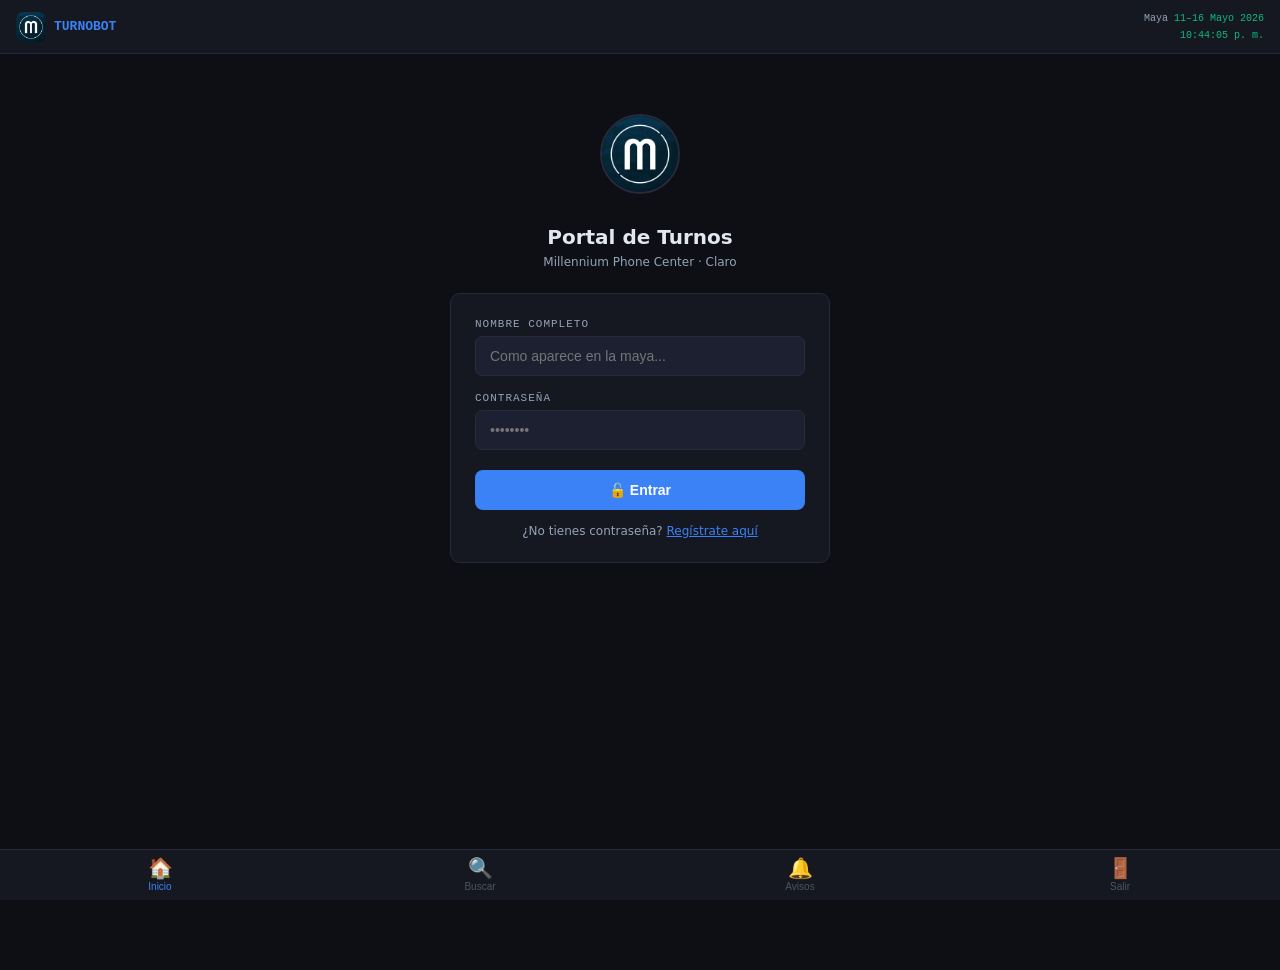
==== index.html @ 689f4ba8 "Actualización interfaz real TurnoBot" ====
<!DOCTYPE html>
<html lang="es">
<head>
<meta charset="UTF-8">
<meta name="viewport" content="width=device-width, initial-scale=1.0, maximum-scale=1.0">
<title>TurnoBot · Maya 11–16 Mayo 2026</title>
<style>
:root {
  --bg:#0d0f14; --sur:#151820; --sur2:#1c2030; --bor:#252b3b;
  --acc:#3b82f6; --grn:#10b981; --amb:#f59e0b; --red:#ef4444; --pur:#8b5cf6;
  --tx:#e2e8f0; --tx2:#94a3b8; --tx3:#4b5563;
  --mono:'Courier New',monospace; --sans:system-ui,sans-serif;
  --r:10px;
}
*{margin:0;padding:0;box-sizing:border-box}
html{scroll-behavior:smooth}
body{background:var(--bg);color:var(--tx);font-family:var(--sans);font-size:14px;min-height:100vh}

/* ANIMATIONS */
@keyframes fi{from{opacity:0;transform:translateY(8px)}to{opacity:1;transform:translateY(0)}}
@keyframes fadeIn{from{opacity:0}to{opacity:1}}
@keyframes pulse{0%,100%{transform:scale(1)}50%{transform:scale(1.05)}}
@keyframes slideUp{from{opacity:0;transform:translateY(20px)}to{opacity:1;transform:translateY(0)}}
@keyframes spin{to{transform:rotate(360deg)}}

/* HEADER */
header{background:var(--sur);border-bottom:1px solid var(--bor);padding:0 16px;display:flex;align-items:center;justify-content:space-between;height:54px;position:sticky;top:0;z-index:200}
.logo{display:flex;align-items:center;gap:8px;font-family:var(--mono);font-size:13px;font-weight:700;color:var(--acc)}
.logo-box{width:30px;height:30px;border-radius:7px;overflow:hidden;display:flex;align-items:center;justify-content:center}
.logo-box img{width:100%;height:100%;object-fit:cover;border-radius:7px}
.hdr-right{font-family:var(--mono);font-size:10px;color:var(--tx2);text-align:right;line-height:1.7}
.hdr-right span{color:var(--grn)}

/* SCREEN SYSTEM */
.screen{display:none;min-height:calc(100vh - 54px);padding:20px 16px}
.screen.active{display:block;animation:fi .25s ease}

/* LOGIN SCREEN */
.login-wrap{max-width:380px;margin:40px auto 0;animation:slideUp .4s ease}
.login-logo{text-align:center;margin-bottom:28px}
.login-logo img{width:80px;height:80px;border-radius:50%;border:2px solid var(--bor);animation:pulse 3s infinite}
.login-title{font-size:20px;font-weight:700;text-align:center;margin-bottom:6px}
.login-sub{color:var(--tx2);font-size:12px;text-align:center;margin-bottom:24px}
.login-card{background:var(--sur);border:1px solid var(--bor);border-radius:var(--r);padding:24px;animation:slideUp .5s ease}
.field{margin-bottom:16px}
.field label{display:block;font-size:11px;color:var(--tx2);margin-bottom:6px;font-family:var(--mono);letter-spacing:1px;text-transform:uppercase}
.field input{width:100%;background:var(--sur2);border:1px solid var(--bor);border-radius:7px;padding:11px 14px;color:var(--tx);font-size:14px;outline:none;transition:border-color .2s}
.field input:focus{border-color:var(--acc)}
.btn-primary{width:100%;background:var(--acc);color:#fff;border:none;border-radius:8px;padding:12px;font-size:14px;font-weight:600;cursor:pointer;transition:all .2s;margin-top:4px}
.btn-primary:hover{background:#2563eb;transform:translateY(-1px)}
.btn-primary:active{transform:translateY(0)}
.login-error{color:var(--red);font-size:12px;text-align:center;margin-top:10px;display:none}
.login-toggle{text-align:center;margin-top:14px;font-size:12px;color:var(--tx2)}
.login-toggle a{color:var(--acc);cursor:pointer;text-decoration:underline}

/* NOTIFICATION BANNER */
.notif-banner{background:linear-gradient(135deg,rgba(245,158,11,.15),rgba(245,158,11,.05));border:1px solid rgba(245,158,11,.3);border-radius:var(--r);padding:12px 14px;margin-bottom:16px;display:flex;align-items:flex-start;gap:10px;animation:slideUp .3s ease}
.notif-banner .nb-icon{font-size:18px;flex-shrink:0;margin-top:1px}
.notif-banner .nb-text{font-size:12px;color:var(--tx);flex:1}
.notif-banner .nb-time{font-size:10px;color:var(--tx3);margin-top:3px}
.notif-close{background:none;border:none;color:var(--tx3);cursor:pointer;font-size:14px;padding:2px 6px;border-radius:4px}
.notif-close:hover{color:var(--tx)}

/* HOME */
.home-hero{text-align:center;padding:30px 20px 24px;animation:slideUp .35s ease}
.home-icon{margin-bottom:12px}
.home-icon img{width:64px;height:64px;border-radius:50%;border:2px solid var(--bor)}
.home-title{font-size:22px;font-weight:700;margin-bottom:6px}
.home-sub{color:var(--tx2);font-size:13px;margin-bottom:8px}
.maya-badge{display:inline-block;background:rgba(59,130,246,.15);color:var(--acc);border:1px solid rgba(59,130,246,.3);border-radius:20px;padding:4px 14px;font-family:var(--mono);font-size:11px;margin-bottom:24px}

/* SEARCH BOX */
.search-wrap{max-width:420px;margin:0 auto 20px;position:relative}
.search-input{width:100%;background:var(--sur);border:1px solid var(--bor);border-radius:var(--r);padding:13px 46px 13px 16px;color:var(--tx);font-size:15px;font-family:var(--sans);outline:none;transition:border-color .2s,box-shadow .2s}
.search-input:focus{border-color:var(--acc);box-shadow:0 0 0 3px rgba(59,130,246,.1)}
.search-input::placeholder{color:var(--tx3)}
.search-btn{position:absolute;right:10px;top:50%;transform:translateY(-50%);background:var(--acc);border:none;color:#fff;width:32px;height:32px;border-radius:6px;cursor:pointer;font-size:15px;display:flex;align-items:center;justify-content:center;transition:background .15s}
.search-btn:hover{background:#2563eb}
.suggestions{position:absolute;top:calc(100% + 4px);left:0;right:0;background:var(--sur);border:1px solid var(--bor);border-radius:var(--r);overflow:hidden;z-index:100;max-height:220px;overflow-y:auto;box-shadow:0 8px 24px rgba(0,0,0,.4);animation:fadeIn .15s ease}
.sug-item{padding:10px 14px;cursor:pointer;font-size:13px;transition:background .1s;display:flex;align-items:center;gap:8px}
.sug-item:hover{background:var(--sur2)}
.sug-item:not(:last-child){border-bottom:1px solid var(--bor)}
.sug-avatar{width:28px;height:28px;border-radius:50%;background:linear-gradient(135deg,var(--acc),var(--pur));display:flex;align-items:center;justify-content:center;font-size:11px;font-weight:700;flex-shrink:0;color:#fff}

/* QUICK STATS HOME */
.quick-stats{display:grid;grid-template-columns:repeat(3,1fr);gap:10px;max-width:420px;margin:0 auto}
.qs-card{background:var(--sur);border:1px solid var(--bor);border-radius:var(--r);padding:14px;text-align:center;animation:slideUp .4s ease}
.qs-val{font-family:var(--mono);font-size:20px;font-weight:700}
.qs-lbl{font-size:11px;color:var(--tx2);margin-top:3px}
.qs-val.blue{color:var(--acc)} .qs-val.green{color:var(--grn)} .qs-val.amber{color:var(--amb)}

/* DATE PICKER */
.dp-header{display:flex;align-items:center;gap:12px;margin-bottom:20px}
.back-btn{background:var(--sur2);border:1px solid var(--bor);color:var(--tx2);padding:7px 12px;border-radius:7px;cursor:pointer;font-size:12px;display:flex;align-items:center;gap:5px;transition:all .15s}
.back-btn:hover{border-color:var(--acc);color:var(--acc)}
.dp-title{font-size:16px;font-weight:700}
.dp-sub{font-size:12px;color:var(--tx2);margin-top:2px}
.person-banner{background:linear-gradient(135deg,rgba(59,130,246,.15),rgba(99,102,241,.1));border:1px solid rgba(59,130,246,.25);border-radius:var(--r);padding:14px 16px;display:flex;align-items:center;gap:12px;margin-bottom:20px;animation:slideUp .3s ease}
.pb-avatar{width:42px;height:42px;border-radius:50%;background:linear-gradient(135deg,var(--acc),var(--pur));display:flex;align-items:center;justify-content:center;font-size:16px;font-weight:700;color:#fff;flex-shrink:0}
.pb-name{font-size:14px;font-weight:700}
.pb-meta{font-size:11px;color:var(--tx2);margin-top:2px}
.days-grid{display:grid;grid-template-columns:repeat(3,1fr);gap:10px;margin-bottom:20px}
.day-card{background:var(--sur);border:1px solid var(--bor);border-radius:var(--r);padding:14px 10px;text-align:center;cursor:pointer;transition:all .2s;position:relative;animation:slideUp .3s ease}
.day-card:hover{border-color:var(--acc);transform:translateY(-2px);box-shadow:0 4px 16px rgba(59,130,246,.2)}
.day-card.today-card{border-color:var(--grn);box-shadow:0 0 0 1px rgba(16,185,129,.2)}
.dc-dow{font-size:10px;color:var(--tx3);text-transform:uppercase;letter-spacing:1px;margin-bottom:4px}
.dc-date{font-family:var(--mono);font-size:16px;font-weight:700;margin-bottom:6px}
.dc-entry{font-size:11px;color:var(--acc);font-family:var(--mono)}
.today-pill{position:absolute;top:-8px;left:50%;transform:translateX(-50%);background:var(--grn);color:#fff;font-size:9px;padding:1px 7px;border-radius:10px;font-weight:700;white-space:nowrap}

/* TURNO CARD */
.tc-wrapper{max-width:480px;margin:0 auto}
.tc-nav{display:flex;align-items:center;justify-content:space-between;margin-bottom:16px}
.tc-nav-left{display:flex;gap:8px;flex-wrap:wrap}
.tc-daysel{background:var(--sur2);border:1px solid var(--bor);color:var(--tx2);padding:6px 10px;border-radius:6px;cursor:pointer;font-size:11px;font-family:var(--mono);transition:all .15s}
.tc-daysel:hover,.tc-daysel.active{border-color:var(--acc);color:var(--acc);background:rgba(59,130,246,.1)}
.plantilla{background:var(--sur);border:1px solid var(--bor);border-radius:var(--r);overflow:hidden;box-shadow:0 4px 20px rgba(0,0,0,.3);animation:slideUp .3s ease}
.pl-head{background:linear-gradient(135deg,#1e3a5f,#1a2942);padding:16px;border-bottom:1px solid var(--bor)}
.pl-head-top{display:flex;align-items:center;justify-content:space-between;margin-bottom:10px}
.pl-head-top-left{display:flex;align-items:center;gap:10px}
.pl-robot{font-size:24px}
.pl-claro-logo{height:28px;width:auto;display:block}
.pl-title{font-size:11px;font-family:var(--mono);color:var(--acc);letter-spacing:1px;text-align:right}
.pl-name{font-size:16px;font-weight:700;margin-bottom:2px}
.pl-fecha{font-family:var(--mono);font-size:11px;color:var(--tx2)}
.pl-estado-badge{display:inline-flex;align-items:center;gap:4px;background:rgba(16,185,129,.15);color:var(--grn);border:1px solid rgba(16,185,129,.25);border-radius:5px;padding:3px 8px;font-size:11px;font-weight:600;margin-top:6px}
.pl-body{padding:14px 16px}
.pl-section{margin-bottom:14px}
.pl-section-title{font-size:9px;font-family:var(--mono);color:var(--tx3);letter-spacing:2px;text-transform:uppercase;margin-bottom:8px;display:flex;align-items:center;gap:6px}
.pl-section-title::after{content:'';flex:1;height:1px;background:var(--bor)}
.pl-row{display:flex;align-items:center;justify-content:space-between;padding:7px 0;border-bottom:1px solid rgba(255,255,255,.04)}
.pl-row:last-child{border-bottom:none}
.pl-key{font-size:12px;color:var(--tx2);display:flex;align-items:center;gap:7px}
.pl-val{font-family:var(--mono);font-size:12px;font-weight:600}
.pl-val.green{color:var(--grn)} .pl-val.red{color:var(--red)} .pl-val.amber{color:var(--amb)} .pl-val.blue{color:var(--acc)}
.pl-timeline{position:relative;padding-left:18px;margin-top:8px}
.pl-timeline::before{content:'';position:absolute;left:5px;top:4px;bottom:4px;width:1px;background:var(--bor)}
.pl-tl-item{position:relative;margin-bottom:8px;padding-left:6px;animation:slideUp .3s ease}
.pl-tl-dot{position:absolute;left:-13px;top:4px;width:7px;height:7px;border-radius:50%;border:2px solid var(--bg)}
.dot-grn{background:var(--grn)} .dot-amb{background:var(--amb)} .dot-red{background:var(--red)} .dot-pur{background:var(--pur)} .dot-blue{background:var(--acc)}
.pl-tl-label{font-size:11px;color:var(--tx2);margin-bottom:1px}
.pl-tl-time{font-family:var(--mono);font-size:13px;font-weight:700}
.horas-box{background:rgba(16,185,129,.07);border:1px solid rgba(16,185,129,.2);border-radius:8px;padding:12px;display:flex;align-items:center;justify-content:space-between;margin-top:12px}
.horas-box.warn{background:rgba(245,158,11,.07);border-color:rgba(245,158,11,.2)}
.hb-left{font-size:11px;color:var(--tx2)}
.hb-val{font-family:var(--mono);font-size:22px;font-weight:700;color:var(--grn)}
.hb-val.warn{color:var(--amb)}
.hb-prog{height:4px;background:var(--bor);border-radius:2px;margin-top:6px;overflow:hidden;width:120px}
.hb-fill{height:100%;border-radius:2px;background:var(--grn);transition:width .4s}
.hb-fill.warn{background:var(--amb)}
.comp-section{margin-top:14px}
.comp-group{background:var(--sur2);border-radius:8px;padding:10px 12px;margin-bottom:8px;animation:slideUp .3s ease}
.comp-group-title{font-size:11px;font-weight:600;margin-bottom:6px;display:flex;align-items:center;gap:5px}
.comp-chips{display:flex;flex-wrap:wrap;gap:5px}
.comp-chip{background:var(--sur);border:1px solid var(--bor);padding:3px 8px;border-radius:4px;font-size:11px;color:var(--tx2)}

/* TABS */
.tabs{display:flex;gap:4px;background:var(--sur2);border-radius:8px;padding:3px;margin-bottom:16px;width:fit-content}
.tab{padding:6px 12px;border-radius:5px;cursor:pointer;font-size:12px;color:var(--tx2);transition:all .15s}
.tab.active{background:var(--sur);color:var(--tx);box-shadow:0 1px 4px rgba(0,0,0,.3)}

/* NAV BOTTOM */
.bottom-nav{position:fixed;bottom:0;left:0;right:0;background:var(--sur);border-top:1px solid var(--bor);display:flex;z-index:150;padding-bottom:env(safe-area-inset-bottom,0)}
.bn-item{flex:1;display:flex;flex-direction:column;align-items:center;padding:8px 4px;cursor:pointer;transition:color .15s;color:var(--tx3);font-size:10px;gap:3px;border:none;background:none}
.bn-item.active{color:var(--acc)}
.bn-item .bn-icon{font-size:20px;line-height:1}
body{padding-bottom:70px}

/* UTIL */
.section-hidden{display:none}
.mt8{margin-top:8px}
.chip-fecha{background:var(--sur2);border:1px solid var(--bor);border-radius:5px;padding:2px 8px;font-family:var(--mono);font-size:10px;color:var(--tx2)}
.week-table{background:var(--sur);border:1px solid var(--bor);border-radius:var(--r);overflow:hidden}
.wt-head{padding:12px 14px;border-bottom:1px solid var(--bor);font-size:13px;font-weight:600;display:flex;justify-content:space-between;align-items:center}
.wt-row{display:flex;align-items:stretch;border-bottom:1px solid var(--bor)}
.wt-row:last-child{border-bottom:none}
.wt-day-col{width:70px;flex-shrink:0;padding:10px;background:var(--sur2);display:flex;flex-direction:column;justify-content:center;border-right:1px solid var(--bor)}
.wt-dow{font-size:9px;color:var(--tx3);text-transform:uppercase;letter-spacing:1px}
.wt-date{font-family:var(--mono);font-size:12px;font-weight:700;margin-top:2px}
.wt-content{flex:1;padding:10px 12px}
.wt-times{display:flex;gap:8px;flex-wrap:wrap;margin-bottom:4px}
.time-pill{background:var(--sur2);border:1px solid var(--bor);padding:2px 7px;border-radius:4px;font-family:var(--mono);font-size:11px;color:var(--tx2)}
.time-pill.entrada{border-color:rgba(16,185,129,.4);color:var(--grn)}
.time-pill.salida{border-color:rgba(239,68,68,.3);color:var(--red)}
.wt-horas{font-family:var(--mono);font-size:11px;color:var(--tx2)}
.hbar{display:inline-block;width:50px;height:3px;background:var(--bor);border-radius:2px;margin:0 4px;vertical-align:middle;overflow:hidden}
.hbar-fill{height:100%;border-radius:2px;background:var(--grn)}
.hbar-fill.warn{background:var(--amb)}

/* USER AVATAR TOP */
.user-info-top{display:flex;align-items:center;gap:6px}
.user-avatar-sm{width:24px;height:24px;border-radius:50%;background:linear-gradient(135deg,var(--acc),var(--pur));display:flex;align-items:center;justify-content:center;font-size:10px;font-weight:700;color:#fff}
.logout-btn{background:none;border:1px solid var(--bor);color:var(--tx3);padding:3px 8px;border-radius:5px;font-size:10px;cursor:pointer;transition:all .15s;font-family:var(--mono)}
.logout-btn:hover{border-color:var(--red);color:var(--red)}

/* LOADING */
.loading-overlay{position:fixed;inset:0;background:rgba(13,15,20,.85);display:flex;flex-direction:column;align-items:center;justify-content:center;z-index:999;animation:fadeIn .2s ease}
.loading-spin{width:36px;height:36px;border:3px solid var(--bor);border-top-color:var(--acc);border-radius:50%;animation:spin .7s linear infinite;margin-bottom:12px}
.loading-text{font-size:13px;color:var(--tx2)}

@media(max-width:360px){.days-grid{grid-template-columns:repeat(2,1fr)}}
</style>
</head>
<body>

<!-- LOADING OVERLAY -->
<div class="loading-overlay" id="loading-overlay">
  <div class="loading-spin"></div>
  <div class="loading-text">Cargando...</div>
</div>

<!-- HEADER -->
<header>
  <div class="logo">
    <div class="logo-box"><img src="[data-uri]" alt="MPC"></div>
    TURNOBOT
  </div>
  <div id="header-right" class="hdr-right">
    Maya <span>11–16 Mayo 2026</span><br><span id="live-time">—</span>
  </div>
</header>

<!-- ══════════════════ SCREEN: LOGIN ══════════════════ -->
<div class="screen" id="screen-login">
  <div class="login-wrap">
    <div class="login-logo">
      <img src="[data-uri]" alt="Millennium Phone Center">
    </div>
    <div class="login-title">Portal de Turnos</div>
    <div class="login-sub">Millennium Phone Center · Claro</div>
    <div class="login-card" id="login-card">
      <div class="field">
        <label>Nombre completo</label>
        <input type="text" id="login-nombre" placeholder="Como aparece en la maya..." autocomplete="name">
      </div>
      <div class="field">
        <label>Contraseña</label>
        <input type="password" id="login-pass" placeholder="••••••••" autocomplete="current-password">
      </div>
      <button class="btn-primary" onclick="doLogin()">🔓 Entrar</button>
      <div class="login-error" id="login-error">❌ Nombre no encontrado o contraseña incorrecta</div>
      <div class="login-toggle">¿No tienes contraseña? <a onclick="showRegister()">Regístrate aquí</a></div>
    </div>
    <div class="login-card" id="register-card" style="display:none;margin-top:12px">
      <div style="font-size:13px;font-weight:600;margin-bottom:14px">📝 Crear cuenta</div>
      <div class="field">
        <label>Tu nombre (como en la maya)</label>
        <input type="text" id="reg-nombre" placeholder="APELLIDO NOMBRE...">
      </div>
      <div class="field">
        <label>Elige una contraseña</label>
        <input type="password" id="reg-pass" placeholder="Mínimo 4 caracteres">
      </div>
      <div class="field">
        <label>Confirmar contraseña</label>
        <input type="password" id="reg-pass2" placeholder="Repite la contraseña">
      </div>
      <button class="btn-primary" onclick="doRegister()">✅ Registrarme</button>
      <div class="login-error" id="reg-error"></div>
      <div class="login-toggle"><a onclick="showLogin()">← Volver al inicio de sesión</a></div>
    </div>
  </div>
</div>

<!-- ══════════════════ SCREEN: HOME ══════════════════ -->
<div class="screen" id="screen-home">
  <div id="notif-container"></div>
  <div class="home-hero">
    <div class="home-icon"><img src="[data-uri]" alt="MPC"></div>
    <div class="home-title">Consulta tu turno</div>
    <div class="home-sub">Maya del 11 al 16 de Mayo · <b>38 asesores</b></div>
    <div class="maya-badge">📅 11/05/2026 — 16/05/2026</div>
    <div class="search-wrap" id="search-wrap">
      <input class="search-input" id="search-input" type="text" placeholder="🔍 Escribe tu nombre..." autocomplete="off" oninput="onSearch(this.value)">
      <button class="search-btn" onclick="doSearch()">→</button>
      <div class="suggestions" id="suggestions" style="display:none"></div>
    </div>
    <div class="quick-stats">
      <div class="qs-card"><div class="qs-val blue">38</div><div class="qs-lbl">Asesores</div></div>
      <div class="qs-card"><div class="qs-val green" id="stat-hoy">—</div><div class="qs-lbl">Activos hoy</div></div>
      <div class="qs-card"><div class="qs-val amber">6</div><div class="qs-lbl">Días maya</div></div>
    </div>
  </div>
</div>

<!-- ══════════════════ SCREEN: DATE PICKER ══════════════════ -->
<div class="screen" id="screen-datepicker">
  <div class="dp-header">
    <button class="back-btn" onclick="goBack()">← Volver</button>
    <div>
      <div class="dp-title" id="dp-title">Selecciona un día</div>
      <div class="dp-sub">Toca el día que quieres consultar</div>
    </div>
  </div>
  <div class="person-banner" id="person-banner"></div>
  <div class="days-grid" id="days-grid"></div>
  <div class="tabs">
    <div class="tab active" onclick="switchDpTab(this,'dp-dias')">📅 Por día</div>
    <div class="tab" onclick="switchDpTab(this,'dp-semana')">📊 Semana completa</div>
  </div>
  <div id="dp-dias"></div>
  <div id="dp-semana" class="section-hidden"></div>
</div>

<!-- ══════════════════ SCREEN: TURNO DETAIL ══════════════════ -->
<div class="screen" id="screen-turno">
  <div class="tc-nav">
    <button class="back-btn" onclick="goBack()">← Volver</button>
    <div class="tc-nav-left" id="tc-day-nav"></div>
  </div>
  <div class="tc-wrapper" id="turno-content"></div>
</div>

<!-- BOTTOM NAV (solo asesor) -->
<nav class="bottom-nav">
  <button class="bn-item active" id="bn-home" onclick="showScreen('screen-home');setNav('bn-home')">
    <span class="bn-icon">🏠</span>Inicio
  </button>
  <button class="bn-item" id="bn-buscar" onclick="showScreen('screen-home');setNav('bn-buscar');document.getElementById('search-input').focus()">
    <span class="bn-icon">🔍</span>Buscar
  </button>
  <button class="bn-item" id="bn-notif" onclick="showNotifications()">
    <span class="bn-icon" id="notif-icon">🔔</span>Avisos
  </button>
  <button class="bn-item" id="bn-salir" onclick="doLogout()">
    <span class="bn-icon">🚪</span>Salir
  </button>
</nav>

<script>
const DATA = [{"fecha": "11/05/2026", "estado": "ACTIVO", "nombre": "ADRIANA ANILLO BOLÍVAR", "entrada": "10:30", "salida": "19:00", "break1": "12:00", "break2": "17:00", "almuerzo": "13:30", "horas": 7.5, "entrada12": "10:30 AM", "salida12": "7:00 PM", "break1_12": "12:00 PM", "break1_fin12": "12:15 PM", "break2_12": "5:00 PM", "break2_fin12": "5:15 PM", "alm12": "1:30 PM", "alm_fin12": "2:30 PM"}, {"fecha": "12/05/2026", "estado": "ACTIVO", "nombre": "ADRIANA ANILLO BOLÍVAR", "entrada": "10:30", "salida": "19:00", "break1": "12:15", "break2": "17:20", "almuerzo": "14:00", "horas": 7.5, "entrada12": "10:30 AM", "salida12": "7:00 PM", "break1_12": "12:15 PM", "break1_fin12": "12:30 PM", "break2_12": "5:20 PM", "break2_fin12": "5:35 PM", "alm12": "2:00 PM", "alm_fin12": "3:00 PM"}, {"fecha": "13/05/2026", "estado": "ACTIVO", "nombre": "ADRIANA ANILLO BOLÍVAR", "entrada": "10:30", "salida": "19:00", "break1": "12:00", "break2": "17:00", "almuerzo": "13:30", "horas": 7.5, "entrada12": "10:30 AM", "salida12": "7:00 PM", "break1_12": "12:00 PM", "break1_fin12": "12:15 PM", "break2_12": "5:00 PM", "break2_fin12": "5:15 PM", "alm12": "1:30 PM", "alm_fin12": "2:30 PM"}, {"fecha": "14/05/2026", "estado": "ACTIVO", "nombre": "ADRIANA ANILLO BOLÍVAR", "entrada": "10:30", "salida": "19:00", "break1": "12:00", "break2": "17:00", "almuerzo": "13:30", "horas": 7.5, "entrada12": "10:30 AM", "salida12": "7:00 PM", "break1_12": "12:00 PM", "break1_fin12": "12:15 PM", "break2_12": "5:00 PM", "break2_fin12": "5:15 PM", "alm12": "1:30 PM", "alm_fin12": "2:30 PM"}, {"fecha": "15/05/2026", "estado": "ACTIVO", "nombre": "ADRIANA ANILLO BOLÍVAR", "entrada": "10:00", "salida": "19:00", "break1": "12:00", "break2": "17:20", "almuerzo": "13:30", "horas": 8.0, "entrada12": "10:00 AM", "salida12": "7:00 PM", "break1_12": "12:00 PM", "break1_fin12": "12:15 PM", "break2_12": "5:20 PM", "break2_fin12": "5:35 PM", "alm12": "1:30 PM", "alm_fin12": "2:30 PM"}, {"fecha": "16/05/2026", "estado": "ACTIVO", "nombre": "ADRIANA ANILLO BOLÍVAR", "entrada": "08:00", "salida": "15:00", "break1": "09:15", "break2": null, "almuerzo": "11:00", "horas": 6.0, "entrada12": "8:00 AM", "salida12": "3:00 PM", "break1_12": "9:15 AM", "break1_fin12": "9:30 AM", "break2_12": null, "break2_fin12": null, "alm12": "11:00 AM", "alm_fin12": "12:00 PM"}, {"fecha": "11/05/2026", "estado": "ACTIVO", "nombre": "ALEXANDRA HURTADO BARROSO", "entrada": "08:00", "salida": "16:30", "break1": "09:40", "break2": "14:15", "almuerzo": "12:00", "horas": 7.5, "entrada12": "8:00 AM", "salida12": "4:30 PM", "break1_12": "9:40 AM", "break1_fin12": "9:55 AM", "break2_12": "2:15 PM", "break2_fin12": "2:30 PM", "alm12": "12:00 PM", "alm_fin12": "1:00 PM"}, {"fecha": "12/05/2026", "estado": "ACTIVO", "nombre": "ALEXANDRA HURTADO BARROSO", "entrada": "08:00", "salida": "16:30", "break1": "09:40", "break2": "14:15", "almuerzo": "12:00", "horas": 7.5, "entrada12": "8:00 AM", "salida12": "4:30 PM", "break1_12": "9:40 AM", "break1_fin12": "9:55 AM", "break2_12": "2:15 PM", "break2_fin12": "2:30 PM", "alm12": "12:00 PM", "alm_fin12": "1:00 PM"}, {"fecha": "13/05/2026", "estado": "ACTIVO", "nombre": "ALEXANDRA HURTADO BARROSO", "entrada": "08:00", "salida": "16:30", "break1": "09:40", "break2": "14:15", "almuerzo": "12:00", "horas": 7.5, "entrada12": "8:00 AM", "salida12": "4:30 PM", "break1_12": "9:40 AM", "break1_fin12": "9:55 AM", "break2_12": "2:15 PM", "break2_fin12": "2:30 PM", "alm12": "12:00 PM", "alm_fin12": "1:00 PM"}, {"fecha": "14/05/2026", "estado": "ACTIVO", "nombre": "ALEXANDRA HURTADO BARROSO", "entrada": "08:00", "salida": "16:30", "break1": "09:40", "break2": "14:15", "almuerzo": "12:00", "horas": 7.5, "entrada12": "8:00 AM", "salida12": "4:30 PM", "break1_12": "9:40 AM", "break1_fin12": "9:55 AM", "break2_12": "2:15 PM", "break2_fin12": "2:30 PM", "alm12": "12:00 PM", "alm_fin12": "1:00 PM"}, {"fecha": "15/05/2026", "estado": "ACTIVO", "nombre": "ALEXANDRA HURTADO BARROSO", "entrada": "08:00", "salida": "17:00", "break1": "09:30", "break2": "14:15", "almuerzo": "12:00", "horas": 8.0, "entrada12": "8:00 AM", "salida12": "5:00 PM", "break1_12": "9:30 AM", "break1_fin12": "9:45 AM", "break2_12": "2:15 PM", "break2_fin12": "2:30 PM", "alm12": "12:00 PM", "alm_fin12": "1:00 PM"}, {"fecha": "16/05/2026", "estado": "ACTIVO", "nombre": "ALEXANDRA HURTADO BARROSO", "entrada": "08:00", "salida": "15:00", "break1": "10:00", "break2": null, "almuerzo": "12:30", "horas": 6.0, "entrada12": "8:00 AM", "salida12": "3:00 PM", "break1_12": "10:00 AM", "break1_fin12": "10:15 AM", "break2_12": null, "break2_fin12": null, "alm12": "12:30 PM", "alm_fin12": "1:30 PM"}, {"fecha": "11/05/2026", "estado": "ACTIVO", "nombre": "ANDREA CAROLINA AGUERO ARENAS", "entrada": "10:30", "salida": "19:00", "break1": "12:15", "break2": "17:20", "almuerzo": "14:00", "horas": 7.5, "entrada12": "10:30 AM", "salida12": "7:00 PM", "break1_12": "12:15 PM", "break1_fin12": "12:30 PM", "break2_12": "5:20 PM", "break2_fin12": "5:35 PM", "alm12": "2:00 PM", "alm_fin12": "3:00 PM"}, {"fecha": "12/05/2026", "estado": "ACTIVO", "nombre": "ANDREA CAROLINA AGUERO ARENAS", "entrada": "10:30", "salida": "19:00", "break1": "12:00", "break2": "17:00", "almuerzo": "13:30", "horas": 7.5, "entrada12": "10:30 AM", "salida12": "7:00 PM", "break1_12": "12:00 PM", "break1_fin12": "12:15 PM", "break2_12": "5:00 PM", "break2_fin12": "5:15 PM", "alm12": "1:30 PM", "alm_fin12": "2:30 PM"}, {"fecha": "13/05/2026", "estado": "ACTIVO", "nombre": "ANDREA CAROLINA AGUERO ARENAS", "entrada": "10:30", "salida": "19:00", "break1": "12:15", "break2": "17:20", "almuerzo": "14:00", "horas": 7.5, "entrada12": "10:30 AM", "salida12": "7:00 PM", "break1_12": "12:15 PM", "break1_fin12": "12:30 PM", "break2_12": "5:20 PM", "break2_fin12": "5:35 PM", "alm12": "2:00 PM", "alm_fin12": "3:00 PM"}, {"fecha": "14/05/2026", "estado": "ACTIVO", "nombre": "ANDREA CAROLINA AGUERO ARENAS", "entrada": "10:30", "salida": "19:00", "break1": "12:15", "break2": "17:20", "almuerzo": "14:00", "horas": 7.5, "entrada12": "10:30 AM", "salida12": "7:00 PM", "break1_12": "12:15 PM", "break1_fin12": "12:30 PM", "break2_12": "5:20 PM", "break2_fin12": "5:35 PM", "alm12": "2:00 PM", "alm_fin12": "3:00 PM"}, {"fecha": "15/05/2026", "estado": "ACTIVO", "nombre": "ANDREA CAROLINA AGUERO ARENAS", "entrada": "10:00", "salida": "19:00", "break1": "12:15", "break2": "17:00", "almuerzo": "14:00", "horas": 8.0, "entrada12": "10:00 AM", "salida12": "7:00 PM", "break1_12": "12:15 PM", "break1_fin12": "12:30 PM", "break2_12": "5:00 PM", "break2_fin12": "5:15 PM", "alm12": "2:00 PM", "alm_fin12": "3:00 PM"}, {"fecha": "16/05/2026", "estado": "ACTIVO", "nombre": "ANDREA CAROLINA AGUERO ARENAS", "entrada": "08:00", "salida": "15:00", "break1": "09:40", "break2": null, "almuerzo": "11:30", "horas": 6.0, "entrada12": "8:00 AM", "salida12": "3:00 PM", "break1_12": "9:40 AM", "break1_fin12": "9:55 AM", "break2_12": null, "break2_fin12": null, "alm12": "11:30 AM", "alm_fin12": "12:30 PM"}, {"fecha": "11/05/2026", "estado": "ACTIVO", "nombre": "ANDREINA LUZ BOVEA LOPEZ", "entrada": "10:30", "salida": "19:00", "break1": "12:00", "break2": "17:00", "almuerzo": "13:30", "horas": 7.5, "entrada12": "10:30 AM", "salida12": "7:00 PM", "break1_12": "12:00 PM", "break1_fin12": "12:15 PM", "break2_12": "5:00 PM", "break2_fin12": "5:15 PM", "alm12": "1:30 PM", "alm_fin12": "2:30 PM"}, {"fecha": "12/05/2026", "estado": "ACTIVO", "nombre": "ANDREINA LUZ BOVEA LOPEZ", "entrada": "10:30", "salida": "19:00", "break1": "12:00", "break2": "17:00", "almuerzo": "13:30", "horas": 7.5, "entrada12": "10:30 AM", "salida12": "7:00 PM", "break1_12": "12:00 PM", "break1_fin12": "12:15 PM", "break2_12": "5:00 PM", "break2_fin12": "5:15 PM", "alm12": "1:30 PM", "alm_fin12": "2:30 PM"}, {"fecha": "13/05/2026", "estado": "ACTIVO", "nombre": "ANDREINA LUZ BOVEA LOPEZ", "entrada": "10:30", "salida": "19:00", "break1": "12:00", "break2": "17:00", "almuerzo": "13:30", "horas": 7.5, "entrada12": "10:30 AM", "salida12": "7:00 PM", "break1_12": "12:00 PM", "break1_fin12": "12:15 PM", "break2_12": "5:00 PM", "break2_fin12": "5:15 PM", "alm12": "1:30 PM", "alm_fin12": "2:30 PM"}, {"fecha": "14/05/2026", "estado": "ACTIVO", "nombre": "ANDREINA LUZ BOVEA LOPEZ", "entrada": "10:30", "salida": "19:00", "break1": "12:00", "break2": "17:00", "almuerzo": "13:30", "horas": 7.5, "entrada12": "10:30 AM", "salida12": "7:00 PM", "break1_12": "12:00 PM", "break1_fin12": "12:15 PM", "break2_12": "5:00 PM", "break2_fin12": "5:15 PM", "alm12": "1:30 PM", "alm_fin12": "2:30 PM"}, {"fecha": "15/05/2026", "estado": "ACTIVO", "nombre": "ANDREINA LUZ BOVEA LOPEZ", "entrada": "10:00", "salida": "19:00", "break1": "12:00", "break2": "17:20", "almuerzo": "13:30", "horas": 8.0, "entrada12": "10:00 AM", "salida12": "7:00 PM", "break1_12": "12:00 PM", "break1_fin12": "12:15 PM", "break2_12": "5:20 PM", "break2_fin12": "5:35 PM", "alm12": "1:30 PM", "alm_fin12": "2:30 PM"}, {"fecha": "16/05/2026", "estado": "ACTIVO", "nombre": "ANDREINA LUZ BOVEA LOPEZ", "entrada": "08:00", "salida": "15:00", "break1": "09:40", "break2": null, "almuerzo": "11:30", "horas": 6.0, "entrada12": "8:00 AM", "salida12": "3:00 PM", "break1_12": "9:40 AM", "break1_fin12": "9:55 AM", "break2_12": null, "break2_fin12": null, "alm12": "11:30 AM", "alm_fin12": "12:30 PM"}, {"fecha": "11/05/2026", "estado": "ACTIVO", "nombre": "ANGELY NICOLL VALDES CASTRO", "entrada": "10:30", "salida": "19:00", "break1": "12:00", "break2": "17:00", "almuerzo": "13:30", "horas": 7.5, "entrada12": "10:30 AM", "salida12": "7:00 PM", "break1_12": "12:00 PM", "break1_fin12": "12:15 PM", "break2_12": "5:00 PM", "break2_fin12": "5:15 PM", "alm12": "1:30 PM", "alm_fin12": "2:30 PM"}, {"fecha": "12/05/2026", "estado": "ACTIVO", "nombre": "ANGELY NICOLL VALDES CASTRO", "entrada": "10:30", "salida": "19:00", "break1": "12:00", "break2": "17:00", "almuerzo": "13:30", "horas": 7.5, "entrada12": "10:30 AM", "salida12": "7:00 PM", "break1_12": "12:00 PM", "break1_fin12": "12:15 PM", "break2_12": "5:00 PM", "break2_fin12": "5:15 PM", "alm12": "1:30 PM", "alm_fin12": "2:30 PM"}, {"fecha": "13/05/2026", "estado": "ACTIVO", "nombre": "ANGELY NICOLL VALDES CASTRO", "entrada": "10:30", "salida": "19:00", "break1": "12:00", "break2": "17:00", "almuerzo": "13:30", "horas": 7.5, "entrada12": "10:30 AM", "salida12": "7:00 PM", "break1_12": "12:00 PM", "break1_fin12": "12:15 PM", "break2_12": "5:00 PM", "break2_fin12": "5:15 PM", "alm12": "1:30 PM", "alm_fin12": "2:30 PM"}, {"fecha": "14/05/2026", "estado": "ACTIVO", "nombre": "ANGELY NICOLL VALDES CASTRO", "entrada": "10:30", "salida": "19:00", "break1": "12:00", "break2": "17:00", "almuerzo": "13:30", "horas": 7.5, "entrada12": "10:30 AM", "salida12": "7:00 PM", "break1_12": "12:00 PM", "break1_fin12": "12:15 PM", "break2_12": "5:00 PM", "break2_fin12": "5:15 PM", "alm12": "1:30 PM", "alm_fin12": "2:30 PM"}, {"fecha": "15/05/2026", "estado": "ACTIVO", "nombre": "ANGELY NICOLL VALDES CASTRO", "entrada": "10:00", "salida": "19:00", "break1": "12:00", "break2": "17:20", "almuerzo": "13:30", "horas": 8.0, "entrada12": "10:00 AM", "salida12": "7:00 PM", "break1_12": "12:00 PM", "break1_fin12": "12:15 PM", "break2_12": "5:20 PM", "break2_fin12": "5:35 PM", "alm12": "1:30 PM", "alm_fin12": "2:30 PM"}, {"fecha": "16/05/2026", "estado": "ACTIVO", "nombre": "ANGELY NICOLL VALDES CASTRO", "entrada": "08:00", "salida": "15:00", "break1": "09:40", "break2": null, "almuerzo": "11:30", "horas": 6.0, "entrada12": "8:00 AM", "salida12": "3:00 PM", "break1_12": "9:40 AM", "break1_fin12": "9:55 AM", "break2_12": null, "break2_fin12": null, "alm12": "11:30 AM", "alm_fin12": "12:30 PM"}, {"fecha": "11/05/2026", "estado": "ACTIVO", "nombre": "ANYESKA MICHELL ARCON GOMEZ", "entrada": "08:00", "salida": "16:30", "break1": "09:15", "break2": "14:40", "almuerzo": "12:30", "horas": 7.5, "entrada12": "8:00 AM", "salida12": "4:30 PM", "break1_12": "9:15 AM", "break1_fin12": "9:30 AM", "break2_12": "2:40 PM", "break2_fin12": "2:55 PM", "alm12": "12:30 PM", "alm_fin12": "1:30 PM"}, {"fecha": "12/05/2026", "estado": "ACTIVO", "nombre": "ANYESKA MICHELL ARCON GOMEZ", "entrada": "08:00", "salida": "16:30", "break1": "09:15", "break2": "14:40", "almuerzo": "12:30", "horas": 7.5, "entrada12": "8:00 AM", "salida12": "4:30 PM", "break1_12": "9:15 AM", "break1_fin12": "9:30 AM", "break2_12": "2:40 PM", "break2_fin12": "2:55 PM", "alm12": "12:30 PM", "alm_fin12": "1:30 PM"}, {"fecha": "13/05/2026", "estado": "ACTIVO", "nombre": "ANYESKA MICHELL ARCON GOMEZ", "entrada": "08:00", "salida": "16:30", "break1": "09:15", "break2": "14:40", "almuerzo": "12:30", "horas": 7.5, "entrada12": "8:00 AM", "salida12": "4:30 PM", "break1_12": "9:15 AM", "break1_fin12": "9:30 AM", "break2_12": "2:40 PM", "break2_fin12": "2:55 PM", "alm12": "12:30 PM", "alm_fin12": "1:30 PM"}, {"fecha": "14/05/2026", "estado": "ACTIVO", "nombre": "ANYESKA MICHELL ARCON GOMEZ", "entrada": "08:00", "salida": "16:30", "break1": "09:15", "break2": "14:40", "almuerzo": "12:30", "horas": 7.5, "entrada12": "8:00 AM", "salida12": "4:30 PM", "break1_12": "9:15 AM", "break1_fin12": "9:30 AM", "break2_12": "2:40 PM", "break2_fin12": "2:55 PM", "alm12": "12:30 PM", "alm_fin12": "1:30 PM"}, {"fecha": "15/05/2026", "estado": "ACTIVO", "nombre": "ANYESKA MICHELL ARCON GOMEZ", "entrada": "08:00", "salida": "17:00", "break1": "09:15", "break2": "14:30", "almuerzo": "12:30", "horas": 8.0, "entrada12": "8:00 AM", "salida12": "5:00 PM", "break1_12": "9:15 AM", "break1_fin12": "9:30 AM", "break2_12": "2:30 PM", "break2_fin12": "2:45 PM", "alm12": "12:30 PM", "alm_fin12": "1:30 PM"}, {"fecha": "16/05/2026", "estado": "ACTIVO", "nombre": "ANYESKA MICHELL ARCON GOMEZ", "entrada": "08:00", "salida": "15:00", "break1": "10:00", "break2": null, "almuerzo": "12:30", "horas": 6.0, "entrada12": "8:00 AM", "salida12": "3:00 PM", "break1_12": "10:00 AM", "break1_fin12": "10:15 AM", "break2_12": null, "break2_fin12": null, "alm12": "12:30 PM", "alm_fin12": "1:30 PM"}, {"fecha": "11/05/2026", "estado": "ACTIVO", "nombre": "BRIANIS MILETH TORRES MÁRQUEZ", "entrada": "08:00", "salida": "16:30", "break1": "09:40", "break2": "14:15", "almuerzo": "12:00", "horas": 7.5, "entrada12": "8:00 AM", "salida12": "4:30 PM", "break1_12": "9:40 AM", "break1_fin12": "9:55 AM", "break2_12": "2:15 PM", "break2_fin12": "2:30 PM", "alm12": "12:00 PM", "alm_fin12": "1:00 PM"}, {"fecha": "12/05/2026", "estado": "ACTIVO", "nombre": "BRIANIS MILETH TORRES MÁRQUEZ", "entrada": "08:00", "salida": "16:30", "break1": "09:40", "break2": "14:15", "almuerzo": "12:00", "horas": 7.5, "entrada12": "8:00 AM", "salida12": "4:30 PM", "break1_12": "9:40 AM", "break1_fin12": "9:55 AM", "break2_12": "2:15 PM", "break2_fin12": "2:30 PM", "alm12": "12:00 PM", "alm_fin12": "1:00 PM"}, {"fecha": "13/05/2026", "estado": "ACTIVO", "nombre": "BRIANIS MILETH TORRES MÁRQUEZ", "entrada": "08:00", "salida": "16:30", "break1": "09:40", "break2": "14:15", "almuerzo": "12:00", "horas": 7.5, "entrada12": "8:00 AM", "salida12": "4:30 PM", "break1_12": "9:40 AM", "break1_fin12": "9:55 AM", "break2_12": "2:15 PM", "break2_fin12": "2:30 PM", "alm12": "12:00 PM", "alm_fin12": "1:00 PM"}, {"fecha": "14/05/2026", "estado": "ACTIVO", "nombre": "BRIANIS MILETH TORRES MÁRQUEZ", "entrada": "08:00", "salida": "16:30", "break1": "09:40", "break2": "14:15", "almuerzo": "12:00", "horas": 7.5, "entrada12": "8:00 AM", "salida12": "4:30 PM", "break1_12": "9:40 AM", "break1_fin12": "9:55 AM", "break2_12": "2:15 PM", "break2_fin12": "2:30 PM", "alm12": "12:00 PM", "alm_fin12": "1:00 PM"}, {"fecha": "15/05/2026", "estado": "ACTIVO", "nombre": "BRIANIS MILETH TORRES MÁRQUEZ", "entrada": "08:00", "salida": "17:00", "break1": "09:30", "break2": "14:15", "almuerzo": "12:00", "horas": 8.0, "entrada12": "8:00 AM", "salida12": "5:00 PM", "break1_12": "9:30 AM", "break1_fin12": "9:45 AM", "break2_12": "2:15 PM", "break2_fin12": "2:30 PM", "alm12": "12:00 PM", "alm_fin12": "1:00 PM"}, {"fecha": "16/05/2026", "estado": "ACTIVO", "nombre": "BRIANIS MILETH TORRES MÁRQUEZ", "entrada": "08:00", "salida": "15:00", "break1": "09:15", "break2": null, "almuerzo": "11:00", "horas": 6.0, "entrada12": "8:00 AM", "salida12": "3:00 PM", "break1_12": "9:15 AM", "break1_fin12": "9:30 AM", "break2_12": null, "break2_fin12": null, "alm12": "11:00 AM", "alm_fin12": "12:00 PM"}, {"fecha": "11/05/2026", "estado": "ACTIVO", "nombre": "CARLOS ENRIQUE GUZMAN JIMENEZ", "entrada": "10:30", "salida": "19:00", "break1": "12:00", "break2": "17:00", "almuerzo": "13:30", "horas": 7.5, "entrada12": "10:30 AM", "salida12": "7:00 PM", "break1_12": "12:00 PM", "break1_fin12": "12:15 PM", "break2_12": "5:00 PM", "break2_fin12": "5:15 PM", "alm12": "1:30 PM", "alm_fin12": "2:30 PM"}, {"fecha": "12/05/2026", "estado": "ACTIVO", "nombre": "CARLOS ENRIQUE GUZMAN JIMENEZ", "entrada": "10:30", "salida": "19:00", "break1": "12:00", "break2": "17:00", "almuerzo": "13:30", "horas": 7.5, "entrada12": "10:30 AM", "salida12": "7:00 PM", "break1_12": "12:00 PM", "break1_fin12": "12:15 PM", "break2_12": "5:00 PM", "break2_fin12": "5:15 PM", "alm12": "1:30 PM", "alm_fin12": "2:30 PM"}, {"fecha": "13/05/2026", "estado": "ACTIVO", "nombre": "CARLOS ENRIQUE GUZMAN JIMENEZ", "entrada": "10:30", "salida": "19:00", "break1": "12:00", "break2": "17:00", "almuerzo": "13:30", "horas": 7.5, "entrada12": "10:30 AM", "salida12": "7:00 PM", "break1_12": "12:00 PM", "break1_fin12": "12:15 PM", "break2_12": "5:00 PM", "break2_fin12": "5:15 PM", "alm12": "1:30 PM", "alm_fin12": "2:30 PM"}, {"fecha": "14/05/2026", "estado": "ACTIVO", "nombre": "CARLOS ENRIQUE GUZMAN JIMENEZ", "entrada": "10:30", "salida": "19:00", "break1": "12:00", "break2": "17:00", "almuerzo": "13:30", "horas": 7.5, "entrada12": "10:30 AM", "salida12": "7:00 PM", "break1_12": "12:00 PM", "break1_fin12": "12:15 PM", "break2_12": "5:00 PM", "break2_fin12": "5:15 PM", "alm12": "1:30 PM", "alm_fin12": "2:30 PM"}, {"fecha": "15/05/2026", "estado": "ACTIVO", "nombre": "CARLOS ENRIQUE GUZMAN JIMENEZ", "entrada": "10:00", "salida": "19:00", "break1": "12:00", "break2": "17:20", "almuerzo": "13:30", "horas": 8.0, "entrada12": "10:00 AM", "salida12": "7:00 PM", "break1_12": "12:00 PM", "break1_fin12": "12:15 PM", "break2_12": "5:20 PM", "break2_fin12": "5:35 PM", "alm12": "1:30 PM", "alm_fin12": "2:30 PM"}, {"fecha": "16/05/2026", "estado": "ACTIVO", "nombre": "CARLOS ENRIQUE GUZMAN JIMENEZ", "entrada": "08:00", "salida": "15:00", "break1": "09:40", "break2": null, "almuerzo": "11:30", "horas": 6.0, "entrada12": "8:00 AM", "salida12": "3:00 PM", "break1_12": "9:40 AM", "break1_fin12": "9:55 AM", "break2_12": null, "break2_fin12": null, "alm12": "11:30 AM", "alm_fin12": "12:30 PM"}, {"fecha": "11/05/2026", "estado": "ACTIVO", "nombre": "CINDY PATRICIA ALVAREZ GUTIERREZ", "entrada": "08:00", "salida": "16:30", "break1": "09:40", "break2": "14:15", "almuerzo": "12:00", "horas": 7.5, "entrada12": "8:00 AM", "salida12": "4:30 PM", "break1_12": "9:40 AM", "break1_fin12": "9:55 AM", "break2_12": "2:15 PM", "break2_fin12": "2:30 PM", "alm12": "12:00 PM", "alm_fin12": "1:00 PM"}, {"fecha": "12/05/2026", "estado": "ACTIVO", "nombre": "CINDY PATRICIA ALVAREZ GUTIERREZ", "entrada": "08:00", "salida": "16:30", "break1": "09:40", "break2": "14:15", "almuerzo": "12:00", "horas": 7.5, "entrada12": "8:00 AM", "salida12": "4:30 PM", "break1_12": "9:40 AM", "break1_fin12": "9:55 AM", "break2_12": "2:15 PM", "break2_fin12": "2:30 PM", "alm12": "12:00 PM", "alm_fin12": "1:00 PM"}, {"fecha": "13/05/2026", "estado": "ACTIVO", "nombre": "CINDY PATRICIA ALVAREZ GUTIERREZ", "entrada": "08:00", "salida": "16:30", "break1": "09:40", "break2": "14:15", "almuerzo": "12:00", "horas": 7.5, "entrada12": "8:00 AM", "salida12": "4:30 PM", "break1_12": "9:40 AM", "break1_fin12": "9:55 AM", "break2_12": "2:15 PM", "break2_fin12": "2:30 PM", "alm12": "12:00 PM", "alm_fin12": "1:00 PM"}, {"fecha": "14/05/2026", "estado": "ACTIVO", "nombre": "CINDY PATRICIA ALVAREZ GUTIERREZ", "entrada": "08:00", "salida": "16:30", "break1": "09:40", "break2": "14:15", "almuerzo": "12:00", "horas": 7.5, "entrada12": "8:00 AM", "salida12": "4:30 PM", "break1_12": "9:40 AM", "break1_fin12": "9:55 AM", "break2_12": "2:15 PM", "break2_fin12": "2:30 PM", "alm12": "12:00 PM", "alm_fin12": "1:00 PM"}, {"fecha": "15/05/2026", "estado": "ACTIVO", "nombre": "CINDY PATRICIA ALVAREZ GUTIERREZ", "entrada": "08:00", "salida": "17:00", "break1": "09:30", "break2": "14:15", "almuerzo": "12:00", "horas": 8.0, "entrada12": "8:00 AM", "salida12": "5:00 PM", "break1_12": "9:30 AM", "break1_fin12": "9:45 AM", "break2_12": "2:15 PM", "break2_fin12": "2:30 PM", "alm12": "12:00 PM", "alm_fin12": "1:00 PM"}, {"fecha": "16/05/2026", "estado": "ACTIVO", "nombre": "CINDY PATRICIA ALVAREZ GUTIERREZ", "entrada": "08:00", "salida": "15:00", "break1": "09:40", "break2": null, "almuerzo": "11:30", "horas": 6.0, "entrada12": "8:00 AM", "salida12": "3:00 PM", "break1_12": "9:40 AM", "break1_fin12": "9:55 AM", "break2_12": null, "break2_fin12": null, "alm12": "11:30 AM", "alm_fin12": "12:30 PM"}, {"fecha": "11/05/2026", "estado": "ACTIVO", "nombre": "DANIELA LUCIA REALES MARTINEZ", "entrada": "08:00", "salida": "16:30", "break1": "09:40", "break2": "14:15", "almuerzo": "12:00", "horas": 7.5, "entrada12": "8:00 AM", "salida12": "4:30 PM", "break1_12": "9:40 AM", "break1_fin12": "9:55 AM", "break2_12": "2:15 PM", "break2_fin12": "2:30 PM", "alm12": "12:00 PM", "alm_fin12": "1:00 PM"}, {"fecha": "12/05/2026", "estado": "ACTIVO", "nombre": "DANIELA LUCIA REALES MARTINEZ", "entrada": "08:00", "salida": "16:30", "break1": "09:40", "break2": "14:15", "almuerzo": "12:00", "horas": 7.5, "entrada12": "8:00 AM", "salida12": "4:30 PM", "break1_12": "9:40 AM", "break1_fin12": "9:55 AM", "break2_12": "2:15 PM", "break2_fin12": "2:30 PM", "alm12": "12:00 PM", "alm_fin12": "1:00 PM"}, {"fecha": "13/05/2026", "estado": "ACTIVO", "nombre": "DANIELA LUCIA REALES MARTINEZ", "entrada": "08:00", "salida": "16:30", "break1": "09:40", "break2": "14:15", "almuerzo": "12:00", "horas": 7.5, "entrada12": "8:00 AM", "salida12": "4:30 PM", "break1_12": "9:40 AM", "break1_fin12": "9:55 AM", "break2_12": "2:15 PM", "break2_fin12": "2:30 PM", "alm12": "12:00 PM", "alm_fin12": "1:00 PM"}, {"fecha": "14/05/2026", "estado": "ACTIVO", "nombre": "DANIELA LUCIA REALES MARTINEZ", "entrada": "08:00", "salida": "16:30", "break1": "09:40", "break2": "14:15", "almuerzo": "12:00", "horas": 7.5, "entrada12": "8:00 AM", "salida12": "4:30 PM", "break1_12": "9:40 AM", "break1_fin12": "9:55 AM", "break2_12": "2:15 PM", "break2_fin12": "2:30 PM", "alm12": "12:00 PM", "alm_fin12": "1:00 PM"}, {"fecha": "15/05/2026", "estado": "ACTIVO", "nombre": "DANIELA LUCIA REALES MARTINEZ", "entrada": "08:00", "salida": "17:00", "break1": "09:30", "break2": "14:15", "almuerzo": "12:00", "horas": 8.0, "entrada12": "8:00 AM", "salida12": "5:00 PM", "break1_12": "9:30 AM", "break1_fin12": "9:45 AM", "break2_12": "2:15 PM", "break2_fin12": "2:30 PM", "alm12": "12:00 PM", "alm_fin12": "1:00 PM"}, {"fecha": "16/05/2026", "estado": "ACTIVO", "nombre": "DANIELA LUCIA REALES MARTINEZ", "entrada": "08:00", "salida": "15:00", "break1": "09:15", "break2": null, "almuerzo": "11:00", "horas": 6.0, "entrada12": "8:00 AM", "salida12": "3:00 PM", "break1_12": "9:15 AM", "break1_fin12": "9:30 AM", "break2_12": null, "break2_fin12": null, "alm12": "11:00 AM", "alm_fin12": "12:00 PM"}, {"fecha": "11/05/2026", "estado": "ACTIVO", "nombre": "DEIMAR ANDRES ESCORCIA MARQUEZ", "entrada": "10:30", "salida": "19:00", "break1": "12:15", "break2": "17:20", "almuerzo": "14:00", "horas": 7.5, "entrada12": "10:30 AM", "salida12": "7:00 PM", "break1_12": "12:15 PM", "break1_fin12": "12:30 PM", "break2_12": "5:20 PM", "break2_fin12": "5:35 PM", "alm12": "2:00 PM", "alm_fin12": "3:00 PM"}, {"fecha": "12/05/2026", "estado": "ACTIVO", "nombre": "DEIMAR ANDRES ESCORCIA MARQUEZ", "entrada": "10:30", "salida": "19:00", "break1": "12:15", "break2": "17:20", "almuerzo": "14:00", "horas": 7.5, "entrada12": "10:30 AM", "salida12": "7:00 PM", "break1_12": "12:15 PM", "break1_fin12": "12:30 PM", "break2_12": "5:20 PM", "break2_fin12": "5:35 PM", "alm12": "2:00 PM", "alm_fin12": "3:00 PM"}, {"fecha": "13/05/2026", "estado": "ACTIVO", "nombre": "DEIMAR ANDRES ESCORCIA MARQUEZ", "entrada": "10:30", "salida": "19:00", "break1": "12:15", "break2": "17:20", "almuerzo": "14:00", "horas": 7.5, "entrada12": "10:30 AM", "salida12": "7:00 PM", "break1_12": "12:15 PM", "break1_fin12": "12:30 PM", "break2_12": "5:20 PM", "break2_fin12": "5:35 PM", "alm12": "2:00 PM", "alm_fin12": "3:00 PM"}, {"fecha": "14/05/2026", "estado": "ACTIVO", "nombre": "DEIMAR ANDRES ESCORCIA MARQUEZ", "entrada": "10:30", "salida": "19:00", "break1": "12:15", "break2": "17:20", "almuerzo": "14:00", "horas": 7.5, "entrada12": "10:30 AM", "salida12": "7:00 PM", "break1_12": "12:15 PM", "break1_fin12": "12:30 PM", "break2_12": "5:20 PM", "break2_fin12": "5:35 PM", "alm12": "2:00 PM", "alm_fin12": "3:00 PM"}, {"fecha": "15/05/2026", "estado": "ACTIVO", "nombre": "DEIMAR ANDRES ESCORCIA MARQUEZ", "entrada": "10:00", "salida": "19:00", "break1": "12:15", "break2": "17:00", "almuerzo": "14:00", "horas": 8.0, "entrada12": "10:00 AM", "salida12": "7:00 PM", "break1_12": "12:15 PM", "break1_fin12": "12:30 PM", "break2_12": "5:00 PM", "break2_fin12": "5:15 PM", "alm12": "2:00 PM", "alm_fin12": "3:00 PM"}, {"fecha": "16/05/2026", "estado": "ACTIVO", "nombre": "DEIMAR ANDRES ESCORCIA MARQUEZ", "entrada": "08:00", "salida": "15:00", "break1": "09:15", "break2": null, "almuerzo": "11:00", "horas": 6.0, "entrada12": "8:00 AM", "salida12": "3:00 PM", "break1_12": "9:15 AM", "break1_fin12": "9:30 AM", "break2_12": null, "break2_fin12": null, "alm12": "11:00 AM", "alm_fin12": "12:00 PM"}, {"fecha": "11/05/2026", "estado": "ACTIVO", "nombre": "DIOSIBEL MARIA GONZALEZ MARCHENA", "entrada": "10:30", "salida": "19:00", "break1": "12:00", "break2": "17:00", "almuerzo": "13:30", "horas": 7.5, "entrada12": "10:30 AM", "salida12": "7:00 PM", "break1_12": "12:00 PM", "break1_fin12": "12:15 PM", "break2_12": "5:00 PM", "break2_fin12": "5:15 PM", "alm12": "1:30 PM", "alm_fin12": "2:30 PM"}, {"fecha": "12/05/2026", "estado": "ACTIVO", "nombre": "DIOSIBEL MARIA GONZALEZ MARCHENA", "entrada": "10:30", "salida": "19:00", "break1": "12:00", "break2": "17:00", "almuerzo": "13:30", "horas": 7.5, "entrada12": "10:30 AM", "salida12": "7:00 PM", "break1_12": "12:00 PM", "break1_fin12": "12:15 PM", "break2_12": "5:00 PM", "break2_fin12": "5:15 PM", "alm12": "1:30 PM", "alm_fin12": "2:30 PM"}, {"fecha": "13/05/2026", "estado": "ACTIVO", "nombre": "DIOSIBEL MARIA GONZALEZ MARCHENA", "entrada": "10:30", "salida": "19:00", "break1": "12:00", "break2": "17:00", "almuerzo": "13:30", "horas": 7.5, "entrada12": "10:30 AM", "salida12": "7:00 PM", "break1_12": "12:00 PM", "break1_fin12": "12:15 PM", "break2_12": "5:00 PM", "break2_fin12": "5:15 PM", "alm12": "1:30 PM", "alm_fin12": "2:30 PM"}, {"fecha": "14/05/2026", "estado": "ACTIVO", "nombre": "DIOSIBEL MARIA GONZALEZ MARCHENA", "entrada": "10:30", "salida": "19:00", "break1": "12:00", "break2": "17:00", "almuerzo": "13:30", "horas": 7.5, "entrada12": "10:30 AM", "salida12": "7:00 PM", "break1_12": "12:00 PM", "break1_fin12": "12:15 PM", "break2_12": "5:00 PM", "break2_fin12": "5:15 PM", "alm12": "1:30 PM", "alm_fin12": "2:30 PM"}, {"fecha": "15/05/2026", "estado": "ACTIVO", "nombre": "DIOSIBEL MARIA GONZALEZ MARCHENA", "entrada": "10:00", "salida": "19:00", "break1": "12:00", "break2": "17:20", "almuerzo": "13:30", "horas": 8.0, "entrada12": "10:00 AM", "salida12": "7:00 PM", "break1_12": "12:00 PM", "break1_fin12": "12:15 PM", "break2_12": "5:20 PM", "break2_fin12": "5:35 PM", "alm12": "1:30 PM", "alm_fin12": "2:30 PM"}, {"fecha": "16/05/2026", "estado": "ACTIVO", "nombre": "DIOSIBEL MARIA GONZALEZ MARCHENA", "entrada": "08:00", "salida": "15:00", "break1": "09:40", "break2": null, "almuerzo": "11:30", "horas": 6.0, "entrada12": "8:00 AM", "salida12": "3:00 PM", "break1_12": "9:40 AM", "break1_fin12": "9:55 AM", "break2_12": null, "break2_fin12": null, "alm12": "11:30 AM", "alm_fin12": "12:30 PM"}, {"fecha": "11/05/2026", "estado": "ACTIVO", "nombre": "ELIACID DAVID SANDOVAL PORRAS", "entrada": "08:00", "salida": "16:30", "break1": "09:40", "break2": "14:15", "almuerzo": "12:00", "horas": 7.5, "entrada12": "8:00 AM", "salida12": "4:30 PM", "break1_12": "9:40 AM", "break1_fin12": "9:55 AM", "break2_12": "2:15 PM", "break2_fin12": "2:30 PM", "alm12": "12:00 PM", "alm_fin12": "1:00 PM"}, {"fecha": "12/05/2026", "estado": "ACTIVO", "nombre": "ELIACID DAVID SANDOVAL PORRAS", "entrada": "08:00", "salida": "16:30", "break1": "09:40", "break2": "14:15", "almuerzo": "12:00", "horas": 7.5, "entrada12": "8:00 AM", "salida12": "4:30 PM", "break1_12": "9:40 AM", "break1_fin12": "9:55 AM", "break2_12": "2:15 PM", "break2_fin12": "2:30 PM", "alm12": "12:00 PM", "alm_fin12": "1:00 PM"}, {"fecha": "13/05/2026", "estado": "ACTIVO", "nombre": "ELIACID DAVID SANDOVAL PORRAS", "entrada": "08:00", "salida": "16:30", "break1": "09:40", "break2": "14:15", "almuerzo": "12:00", "horas": 7.5, "entrada12": "8:00 AM", "salida12": "4:30 PM", "break1_12": "9:40 AM", "break1_fin12": "9:55 AM", "break2_12": "2:15 PM", "break2_fin12": "2:30 PM", "alm12": "12:00 PM", "alm_fin12": "1:00 PM"}, {"fecha": "14/05/2026", "estado": "ACTIVO", "nombre": "ELIACID DAVID SANDOVAL PORRAS", "entrada": "08:00", "salida": "16:30", "break1": "09:40", "break2": "14:15", "almuerzo": "12:00", "horas": 7.5, "entrada12": "8:00 AM", "salida12": "4:30 PM", "break1_12": "9:40 AM", "break1_fin12": "9:55 AM", "break2_12": "2:15 PM", "break2_fin12": "2:30 PM", "alm12": "12:00 PM", "alm_fin12": "1:00 PM"}, {"fecha": "15/05/2026", "estado": "ACTIVO", "nombre": "ELIACID DAVID SANDOVAL PORRAS", "entrada": "08:00", "salida": "17:00", "break1": "09:30", "break2": "14:15", "almuerzo": "12:00", "horas": 8.0, "entrada12": "8:00 AM", "salida12": "5:00 PM", "break1_12": "9:30 AM", "break1_fin12": "9:45 AM", "break2_12": "2:15 PM", "break2_fin12": "2:30 PM", "alm12": "12:00 PM", "alm_fin12": "1:00 PM"}, {"fecha": "16/05/2026", "estado": "ACTIVO", "nombre": "ELIACID DAVID SANDOVAL PORRAS", "entrada": "08:00", "salida": "15:00", "break1": "09:15", "break2": null, "almuerzo": "11:00", "horas": 6.0, "entrada12": "8:00 AM", "salida12": "3:00 PM", "break1_12": "9:15 AM", "break1_fin12": "9:30 AM", "break2_12": null, "break2_fin12": null, "alm12": "11:00 AM", "alm_fin12": "12:00 PM"}, {"fecha": "11/05/2026", "estado": "ACTIVO", "nombre": "EVERLIN SANDRY MORENO LOPEZ", "entrada": "10:30", "salida": "19:00", "break1": "12:15", "break2": "17:20", "almuerzo": "14:00", "horas": 7.5, "entrada12": "10:30 AM", "salida12": "7:00 PM", "break1_12": "12:15 PM", "break1_fin12": "12:30 PM", "break2_12": "5:20 PM", "break2_fin12": "5:35 PM", "alm12": "2:00 PM", "alm_fin12": "3:00 PM"}, {"fecha": "12/05/2026", "estado": "ACTIVO", "nombre": "EVERLIN SANDRY MORENO LOPEZ", "entrada": "10:30", "salida": "19:00", "break1": "12:15", "break2": "17:20", "almuerzo": "14:00", "horas": 7.5, "entrada12": "10:30 AM", "salida12": "7:00 PM", "break1_12": "12:15 PM", "break1_fin12": "12:30 PM", "break2_12": "5:20 PM", "break2_fin12": "5:35 PM", "alm12": "2:00 PM", "alm_fin12": "3:00 PM"}, {"fecha": "13/05/2026", "estado": "ACTIVO", "nombre": "EVERLIN SANDRY MORENO LOPEZ", "entrada": "10:30", "salida": "19:00", "break1": "12:15", "break2": "17:20", "almuerzo": "14:00", "horas": 7.5, "entrada12": "10:30 AM", "salida12": "7:00 PM", "break1_12": "12:15 PM", "break1_fin12": "12:30 PM", "break2_12": "5:20 PM", "break2_fin12": "5:35 PM", "alm12": "2:00 PM", "alm_fin12": "3:00 PM"}, {"fecha": "14/05/2026", "estado": "ACTIVO", "nombre": "EVERLIN SANDRY MORENO LOPEZ", "entrada": "10:30", "salida": "19:00", "break1": "12:15", "break2": "17:20", "almuerzo": "14:00", "horas": 7.5, "entrada12": "10:30 AM", "salida12": "7:00 PM", "break1_12": "12:15 PM", "break1_fin12": "12:30 PM", "break2_12": "5:20 PM", "break2_fin12": "5:35 PM", "alm12": "2:00 PM", "alm_fin12": "3:00 PM"}, {"fecha": "15/05/2026", "estado": "ACTIVO", "nombre": "EVERLIN SANDRY MORENO LOPEZ", "entrada": "10:00", "salida": "19:00", "break1": "12:15", "break2": "17:00", "almuerzo": "14:00", "horas": 8.0, "entrada12": "10:00 AM", "salida12": "7:00 PM", "break1_12": "12:15 PM", "break1_fin12": "12:30 PM", "break2_12": "5:00 PM", "break2_fin12": "5:15 PM", "alm12": "2:00 PM", "alm_fin12": "3:00 PM"}, {"fecha": "16/05/2026", "estado": "ACTIVO", "nombre": "EVERLIN SANDRY MORENO LOPEZ", "entrada": "08:00", "salida": "15:00", "break1": "09:40", "break2": null, "almuerzo": "11:30", "horas": 6.0, "entrada12": "8:00 AM", "salida12": "3:00 PM", "break1_12": "9:40 AM", "break1_fin12": "9:55 AM", "break2_12": null, "break2_fin12": null, "alm12": "11:30 AM", "alm_fin12": "12:30 PM"}, {"fecha": "11/05/2026", "estado": "ACTIVO", "nombre": "GREY MAR NORIEGA ALGARIN", "entrada": "08:00", "salida": "16:30", "break1": "09:15", "break2": "14:40", "almuerzo": "12:30", "horas": 7.5, "entrada12": "8:00 AM", "salida12": "4:30 PM", "break1_12": "9:15 AM", "break1_fin12": "9:30 AM", "break2_12": "2:40 PM", "break2_fin12": "2:55 PM", "alm12": "12:30 PM", "alm_fin12": "1:30 PM"}, {"fecha": "12/05/2026", "estado": "ACTIVO", "nombre": "GREY MAR NORIEGA ALGARIN", "entrada": "08:00", "salida": "16:30", "break1": "09:15", "break2": "14:40", "almuerzo": "12:30", "horas": 7.5, "entrada12": "8:00 AM", "salida12": "4:30 PM", "break1_12": "9:15 AM", "break1_fin12": "9:30 AM", "break2_12": "2:40 PM", "break2_fin12": "2:55 PM", "alm12": "12:30 PM", "alm_fin12": "1:30 PM"}, {"fecha": "13/05/2026", "estado": "ACTIVO", "nombre": "GREY MAR NORIEGA ALGARIN", "entrada": "08:00", "salida": "16:30", "break1": "09:15", "break2": "14:40", "almuerzo": "12:30", "horas": 7.5, "entrada12": "8:00 AM", "salida12": "4:30 PM", "break1_12": "9:15 AM", "break1_fin12": "9:30 AM", "break2_12": "2:40 PM", "break2_fin12": "2:55 PM", "alm12": "12:30 PM", "alm_fin12": "1:30 PM"}, {"fecha": "14/05/2026", "estado": "ACTIVO", "nombre": "GREY MAR NORIEGA ALGARIN", "entrada": "08:00", "salida": "16:30", "break1": "09:15", "break2": "14:40", "almuerzo": "12:30", "horas": 7.5, "entrada12": "8:00 AM", "salida12": "4:30 PM", "break1_12": "9:15 AM", "break1_fin12": "9:30 AM", "break2_12": "2:40 PM", "break2_fin12": "2:55 PM", "alm12": "12:30 PM", "alm_fin12": "1:30 PM"}, {"fecha": "15/05/2026", "estado": "ACTIVO", "nombre": "GREY MAR NORIEGA ALGARIN", "entrada": "08:00", "salida": "17:00", "break1": "09:15", "break2": "14:30", "almuerzo": "12:30", "horas": 8.0, "entrada12": "8:00 AM", "salida12": "5:00 PM", "break1_12": "9:15 AM", "break1_fin12": "9:30 AM", "break2_12": "2:30 PM", "break2_fin12": "2:45 PM", "alm12": "12:30 PM", "alm_fin12": "1:30 PM"}, {"fecha": "16/05/2026", "estado": "ACTIVO", "nombre": "GREY MAR NORIEGA ALGARIN", "entrada": "08:00", "salida": "15:00", "break1": "10:00", "break2": null, "almuerzo": "12:30", "horas": 6.0, "entrada12": "8:00 AM", "salida12": "3:00 PM", "break1_12": "10:00 AM", "break1_fin12": "10:15 AM", "break2_12": null, "break2_fin12": null, "alm12": "12:30 PM", "alm_fin12": "1:30 PM"}, {"fecha": "11/05/2026", "estado": "ACTIVO", "nombre": "JENNIFER MORALES MENDOZA", "entrada": "08:00", "salida": "16:30", "break1": "09:15", "break2": "14:40", "almuerzo": "12:30", "horas": 7.5, "entrada12": "8:00 AM", "salida12": "4:30 PM", "break1_12": "9:15 AM", "break1_fin12": "9:30 AM", "break2_12": "2:40 PM", "break2_fin12": "2:55 PM", "alm12": "12:30 PM", "alm_fin12": "1:30 PM"}, {"fecha": "12/05/2026", "estado": "ACTIVO", "nombre": "JENNIFER MORALES MENDOZA", "entrada": "08:00", "salida": "16:30", "break1": "09:15", "break2": "14:40", "almuerzo": "12:30", "horas": 7.5, "entrada12": "8:00 AM", "salida12": "4:30 PM", "break1_12": "9:15 AM", "break1_fin12": "9:30 AM", "break2_12": "2:40 PM", "break2_fin12": "2:55 PM", "alm12": "12:30 PM", "alm_fin12": "1:30 PM"}, {"fecha": "13/05/2026", "estado": "ACTIVO", "nombre": "JENNIFER MORALES MENDOZA", "entrada": "08:00", "salida": "16:30", "break1": "09:15", "break2": "14:40", "almuerzo": "12:30", "horas": 7.5, "entrada12": "8:00 AM", "salida12": "4:30 PM", "break1_12": "9:15 AM", "break1_fin12": "9:30 AM", "break2_12": "2:40 PM", "break2_fin12": "2:55 PM", "alm12": "12:30 PM", "alm_fin12": "1:30 PM"}, {"fecha": "14/05/2026", "estado": "ACTIVO", "nombre": "JENNIFER MORALES MENDOZA", "entrada": "08:00", "salida": "16:30", "break1": "09:15", "break2": "14:40", "almuerzo": "12:30", "horas": 7.5, "entrada12": "8:00 AM", "salida12": "4:30 PM", "break1_12": "9:15 AM", "break1_fin12": "9:30 AM", "break2_12": "2:40 PM", "break2_fin12": "2:55 PM", "alm12": "12:30 PM", "alm_fin12": "1:30 PM"}, {"fecha": "15/05/2026", "estado": "ACTIVO", "nombre": "JENNIFER MORALES MENDOZA", "entrada": "08:00", "salida": "17:00", "break1": "09:15", "break2": "14:30", "almuerzo": "12:30", "horas": 8.0, "entrada12": "8:00 AM", "salida12": "5:00 PM", "break1_12": "9:15 AM", "break1_fin12": "9:30 AM", "break2_12": "2:30 PM", "break2_fin12": "2:45 PM", "alm12": "12:30 PM", "alm_fin12": "1:30 PM"}, {"fecha": "16/05/2026", "estado": "ACTIVO", "nombre": "JENNIFER MORALES MENDOZA", "entrada": "08:00", "salida": "15:00", "break1": "10:00", "break2": null, "almuerzo": "12:30", "horas": 6.0, "entrada12": "8:00 AM", "salida12": "3:00 PM", "break1_12": "10:00 AM", "break1_fin12": "10:15 AM", "break2_12": null, "break2_fin12": null, "alm12": "12:30 PM", "alm_fin12": "1:30 PM"}, {"fecha": "11/05/2026", "estado": "ACTIVO", "nombre": "JOCELINE CAROLINE DE LA ROSA GOMEZ", "entrada": "08:00", "salida": "16:30", "break1": "09:15", "break2": "14:40", "almuerzo": "12:30", "horas": 7.5, "entrada12": "8:00 AM", "salida12": "4:30 PM", "break1_12": "9:15 AM", "break1_fin12": "9:30 AM", "break2_12": "2:40 PM", "break2_fin12": "2:55 PM", "alm12": "12:30 PM", "alm_fin12": "1:30 PM"}, {"fecha": "12/05/2026", "estado": "ACTIVO", "nombre": "JOCELINE CAROLINE DE LA ROSA GOMEZ", "entrada": "08:00", "salida": "16:30", "break1": "09:15", "break2": "14:40", "almuerzo": "12:30", "horas": 7.5, "entrada12": "8:00 AM", "salida12": "4:30 PM", "break1_12": "9:15 AM", "break1_fin12": "9:30 AM", "break2_12": "2:40 PM", "break2_fin12": "2:55 PM", "alm12": "12:30 PM", "alm_fin12": "1:30 PM"}, {"fecha": "13/05/2026", "estado": "ACTIVO", "nombre": "JOCELINE CAROLINE DE LA ROSA GOMEZ", "entrada": "08:00", "salida": "16:30", "break1": "09:15", "break2": "14:40", "almuerzo": "12:30", "horas": 7.5, "entrada12": "8:00 AM", "salida12": "4:30 PM", "break1_12": "9:15 AM", "break1_fin12": "9:30 AM", "break2_12": "2:40 PM", "break2_fin12": "2:55 PM", "alm12": "12:30 PM", "alm_fin12": "1:30 PM"}, {"fecha": "14/05/2026", "estado": "ACTIVO", "nombre": "JOCELINE CAROLINE DE LA ROSA GOMEZ", "entrada": "08:00", "salida": "16:30", "break1": "09:15", "break2": "14:40", "almuerzo": "12:30", "horas": 7.5, "entrada12": "8:00 AM", "salida12": "4:30 PM", "break1_12": "9:15 AM", "break1_fin12": "9:30 AM", "break2_12": "2:40 PM", "break2_fin12": "2:55 PM", "alm12": "12:30 PM", "alm_fin12": "1:30 PM"}, {"fecha": "15/05/2026", "estado": "ACTIVO", "nombre": "JOCELINE CAROLINE DE LA ROSA GOMEZ", "entrada": "08:00", "salida": "17:00", "break1": "09:15", "break2": "14:30", "almuerzo": "12:30", "horas": 8.0, "entrada12": "8:00 AM", "salida12": "5:00 PM", "break1_12": "9:15 AM", "break1_fin12": "9:30 AM", "break2_12": "2:30 PM", "break2_fin12": "2:45 PM", "alm12": "12:30 PM", "alm_fin12": "1:30 PM"}, {"fecha": "16/05/2026", "estado": "ACTIVO", "nombre": "JOCELINE CAROLINE DE LA ROSA GOMEZ", "entrada": "08:00", "salida": "15:00", "break1": "10:00", "break2": null, "almuerzo": "12:30", "horas": 6.0, "entrada12": "8:00 AM", "salida12": "3:00 PM", "break1_12": "10:00 AM", "break1_fin12": "10:15 AM", "break2_12": null, "break2_fin12": null, "alm12": "12:30 PM", "alm_fin12": "1:30 PM"}, {"fecha": "11/05/2026", "estado": "ACTIVO", "nombre": "JUAN DAVID ECHEVERRIA PRINCE", "entrada": "08:00", "salida": "16:30", "break1": "09:15", "break2": "14:40", "almuerzo": "12:30", "horas": 7.5, "entrada12": "8:00 AM", "salida12": "4:30 PM", "break1_12": "9:15 AM", "break1_fin12": "9:30 AM", "break2_12": "2:40 PM", "break2_fin12": "2:55 PM", "alm12": "12:30 PM", "alm_fin12": "1:30 PM"}, {"fecha": "12/05/2026", "estado": "ACTIVO", "nombre": "JUAN DAVID ECHEVERRIA PRINCE", "entrada": "08:00", "salida": "16:30", "break1": "09:15", "break2": "14:40", "almuerzo": "12:30", "horas": 7.5, "entrada12": "8:00 AM", "salida12": "4:30 PM", "break1_12": "9:15 AM", "break1_fin12": "9:30 AM", "break2_12": "2:40 PM", "break2_fin12": "2:55 PM", "alm12": "12:30 PM", "alm_fin12": "1:30 PM"}, {"fecha": "13/05/2026", "estado": "ACTIVO", "nombre": "JUAN DAVID ECHEVERRIA PRINCE", "entrada": "08:00", "salida": "16:30", "break1": "09:15", "break2": "14:40", "almuerzo": "12:30", "horas": 7.5, "entrada12": "8:00 AM", "salida12": "4:30 PM", "break1_12": "9:15 AM", "break1_fin12": "9:30 AM", "break2_12": "2:40 PM", "break2_fin12": "2:55 PM", "alm12": "12:30 PM", "alm_fin12": "1:30 PM"}, {"fecha": "14/05/2026", "estado": "ACTIVO", "nombre": "JUAN DAVID ECHEVERRIA PRINCE", "entrada": "08:00", "salida": "16:30", "break1": "09:15", "break2": "14:40", "almuerzo": "12:30", "horas": 7.5, "entrada12": "8:00 AM", "salida12": "4:30 PM", "break1_12": "9:15 AM", "break1_fin12": "9:30 AM", "break2_12": "2:40 PM", "break2_fin12": "2:55 PM", "alm12": "12:30 PM", "alm_fin12": "1:30 PM"}, {"fecha": "15/05/2026", "estado": "ACTIVO", "nombre": "JUAN DAVID ECHEVERRIA PRINCE", "entrada": "08:00", "salida": "17:00", "break1": "09:15", "break2": "14:30", "almuerzo": "12:30", "horas": 8.0, "entrada12": "8:00 AM", "salida12": "5:00 PM", "break1_12": "9:15 AM", "break1_fin12": "9:30 AM", "break2_12": "2:30 PM", "break2_fin12": "2:45 PM", "alm12": "12:30 PM", "alm_fin12": "1:30 PM"}, {"fecha": "16/05/2026", "estado": "ACTIVO", "nombre": "JUAN DAVID ECHEVERRIA PRINCE", "entrada": "08:00", "salida": "15:00", "break1": "10:00", "break2": null, "almuerzo": "12:30", "horas": 6.0, "entrada12": "8:00 AM", "salida12": "3:00 PM", "break1_12": "10:00 AM", "break1_fin12": "10:15 AM", "break2_12": null, "break2_fin12": null, "alm12": "12:30 PM", "alm_fin12": "1:30 PM"}, {"fecha": "11/05/2026", "estado": "ACTIVO", "nombre": "JULIETH PAOLA PERALTA MARTINEZ", "entrada": "10:30", "salida": "19:00", "break1": "12:00", "break2": "17:00", "almuerzo": "13:30", "horas": 7.5, "entrada12": "10:30 AM", "salida12": "7:00 PM", "break1_12": "12:00 PM", "break1_fin12": "12:15 PM", "break2_12": "5:00 PM", "break2_fin12": "5:15 PM", "alm12": "1:30 PM", "alm_fin12": "2:30 PM"}, {"fecha": "12/05/2026", "estado": "ACTIVO", "nombre": "JULIETH PAOLA PERALTA MARTINEZ", "entrada": "10:30", "salida": "19:00", "break1": "12:00", "break2": "17:00", "almuerzo": "13:30", "horas": 7.5, "entrada12": "10:30 AM", "salida12": "7:00 PM", "break1_12": "12:00 PM", "break1_fin12": "12:15 PM", "break2_12": "5:00 PM", "break2_fin12": "5:15 PM", "alm12": "1:30 PM", "alm_fin12": "2:30 PM"}, {"fecha": "13/05/2026", "estado": "ACTIVO", "nombre": "JULIETH PAOLA PERALTA MARTINEZ", "entrada": "10:30", "salida": "19:00", "break1": "12:00", "break2": "17:00", "almuerzo": "13:30", "horas": 7.5, "entrada12": "10:30 AM", "salida12": "7:00 PM", "break1_12": "12:00 PM", "break1_fin12": "12:15 PM", "break2_12": "5:00 PM", "break2_fin12": "5:15 PM", "alm12": "1:30 PM", "alm_fin12": "2:30 PM"}, {"fecha": "14/05/2026", "estado": "ACTIVO", "nombre": "JULIETH PAOLA PERALTA MARTINEZ", "entrada": "10:30", "salida": "19:00", "break1": "12:00", "break2": "17:00", "almuerzo": "13:30", "horas": 7.5, "entrada12": "10:30 AM", "salida12": "7:00 PM", "break1_12": "12:00 PM", "break1_fin12": "12:15 PM", "break2_12": "5:00 PM", "break2_fin12": "5:15 PM", "alm12": "1:30 PM", "alm_fin12": "2:30 PM"}, {"fecha": "15/05/2026", "estado": "ACTIVO", "nombre": "JULIETH PAOLA PERALTA MARTINEZ", "entrada": "10:00", "salida": "19:00", "break1": "12:00", "break2": "17:20", "almuerzo": "13:30", "horas": 8.0, "entrada12": "10:00 AM", "salida12": "7:00 PM", "break1_12": "12:00 PM", "break1_fin12": "12:15 PM", "break2_12": "5:20 PM", "break2_fin12": "5:35 PM", "alm12": "1:30 PM", "alm_fin12": "2:30 PM"}, {"fecha": "16/05/2026", "estado": "ACTIVO", "nombre": "JULIETH PAOLA PERALTA MARTINEZ", "entrada": "08:00", "salida": "15:00", "break1": "09:15", "break2": null, "almuerzo": "11:00", "horas": 6.0, "entrada12": "8:00 AM", "salida12": "3:00 PM", "break1_12": "9:15 AM", "break1_fin12": "9:30 AM", "break2_12": null, "break2_fin12": null, "alm12": "11:00 AM", "alm_fin12": "12:00 PM"}, {"fecha": "11/05/2026", "estado": "ACTIVO", "nombre": "KAREN LISETH DE LA ASUNCION CERVANTES", "entrada": "08:00", "salida": "16:30", "break1": "09:15", "break2": "14:40", "almuerzo": "12:30", "horas": 7.5, "entrada12": "8:00 AM", "salida12": "4:30 PM", "break1_12": "9:15 AM", "break1_fin12": "9:30 AM", "break2_12": "2:40 PM", "break2_fin12": "2:55 PM", "alm12": "12:30 PM", "alm_fin12": "1:30 PM"}, {"fecha": "12/05/2026", "estado": "ACTIVO", "nombre": "KAREN LISETH DE LA ASUNCION CERVANTES", "entrada": "08:00", "salida": "16:30", "break1": "09:15", "break2": "14:40", "almuerzo": "12:30", "horas": 7.5, "entrada12": "8:00 AM", "salida12": "4:30 PM", "break1_12": "9:15 AM", "break1_fin12": "9:30 AM", "break2_12": "2:40 PM", "break2_fin12": "2:55 PM", "alm12": "12:30 PM", "alm_fin12": "1:30 PM"}, {"fecha": "13/05/2026", "estado": "ACTIVO", "nombre": "KAREN LISETH DE LA ASUNCION CERVANTES", "entrada": "08:00", "salida": "16:30", "break1": "09:15", "break2": "14:40", "almuerzo": "12:30", "horas": 7.5, "entrada12": "8:00 AM", "salida12": "4:30 PM", "break1_12": "9:15 AM", "break1_fin12": "9:30 AM", "break2_12": "2:40 PM", "break2_fin12": "2:55 PM", "alm12": "12:30 PM", "alm_fin12": "1:30 PM"}, {"fecha": "14/05/2026", "estado": "ACTIVO", "nombre": "KAREN LISETH DE LA ASUNCION CERVANTES", "entrada": "08:00", "salida": "16:30", "break1": "09:15", "break2": "14:40", "almuerzo": "12:30", "horas": 7.5, "entrada12": "8:00 AM", "salida12": "4:30 PM", "break1_12": "9:15 AM", "break1_fin12": "9:30 AM", "break2_12": "2:40 PM", "break2_fin12": "2:55 PM", "alm12": "12:30 PM", "alm_fin12": "1:30 PM"}, {"fecha": "15/05/2026", "estado": "ACTIVO", "nombre": "KAREN LISETH DE LA ASUNCION CERVANTES", "entrada": "08:00", "salida": "17:00", "break1": "09:15", "break2": "14:30", "almuerzo": "12:30", "horas": 8.0, "entrada12": "8:00 AM", "salida12": "5:00 PM", "break1_12": "9:15 AM", "break1_fin12": "9:30 AM", "break2_12": "2:30 PM", "break2_fin12": "2:45 PM", "alm12": "12:30 PM", "alm_fin12": "1:30 PM"}, {"fecha": "16/05/2026", "estado": "ACTIVO", "nombre": "KAREN LISETH DE LA ASUNCION CERVANTES", "entrada": "08:00", "salida": "15:00", "break1": "10:00", "break2": null, "almuerzo": "12:30", "horas": 6.0, "entrada12": "8:00 AM", "salida12": "3:00 PM", "break1_12": "10:00 AM", "break1_fin12": "10:15 AM", "break2_12": null, "break2_fin12": null, "alm12": "12:30 PM", "alm_fin12": "1:30 PM"}, {"fecha": "11/05/2026", "estado": "ACTIVO", "nombre": "KARLA MELISA CONRADO LOPEZ", "entrada": "10:30", "salida": "19:00", "break1": "12:00", "break2": "17:00", "almuerzo": "13:30", "horas": 7.5, "entrada12": "10:30 AM", "salida12": "7:00 PM", "break1_12": "12:00 PM", "break1_fin12": "12:15 PM", "break2_12": "5:00 PM", "break2_fin12": "5:15 PM", "alm12": "1:30 PM", "alm_fin12": "2:30 PM"}, {"fecha": "12/05/2026", "estado": "ACTIVO", "nombre": "KARLA MELISA CONRADO LOPEZ", "entrada": "10:30", "salida": "19:00", "break1": "12:00", "break2": "17:00", "almuerzo": "13:30", "horas": 7.5, "entrada12": "10:30 AM", "salida12": "7:00 PM", "break1_12": "12:00 PM", "break1_fin12": "12:15 PM", "break2_12": "5:00 PM", "break2_fin12": "5:15 PM", "alm12": "1:30 PM", "alm_fin12": "2:30 PM"}, {"fecha": "13/05/2026", "estado": "ACTIVO", "nombre": "KARLA MELISA CONRADO LOPEZ", "entrada": "10:30", "salida": "19:00", "break1": "12:00", "break2": "17:00", "almuerzo": "13:30", "horas": 7.5, "entrada12": "10:30 AM", "salida12": "7:00 PM", "break1_12": "12:00 PM", "break1_fin12": "12:15 PM", "break2_12": "5:00 PM", "break2_fin12": "5:15 PM", "alm12": "1:30 PM", "alm_fin12": "2:30 PM"}, {"fecha": "14/05/2026", "estado": "ACTIVO", "nombre": "KARLA MELISA CONRADO LOPEZ", "entrada": "10:30", "salida": "19:00", "break1": "12:00", "break2": "17:00", "almuerzo": "13:30", "horas": 7.5, "entrada12": "10:30 AM", "salida12": "7:00 PM", "break1_12": "12:00 PM", "break1_fin12": "12:15 PM", "break2_12": "5:00 PM", "break2_fin12": "5:15 PM", "alm12": "1:30 PM", "alm_fin12": "2:30 PM"}, {"fecha": "15/05/2026", "estado": "ACTIVO", "nombre": "KARLA MELISA CONRADO LOPEZ", "entrada": "10:00", "salida": "19:00", "break1": "12:00", "break2": "17:20", "almuerzo": "13:30", "horas": 8.0, "entrada12": "10:00 AM", "salida12": "7:00 PM", "break1_12": "12:00 PM", "break1_fin12": "12:15 PM", "break2_12": "5:20 PM", "break2_fin12": "5:35 PM", "alm12": "1:30 PM", "alm_fin12": "2:30 PM"}, {"fecha": "16/05/2026", "estado": "ACTIVO", "nombre": "KARLA MELISA CONRADO LOPEZ", "entrada": "08:00", "salida": "15:00", "break1": "09:40", "break2": null, "almuerzo": "11:30", "horas": 6.0, "entrada12": "8:00 AM", "salida12": "3:00 PM", "break1_12": "9:40 AM", "break1_fin12": "9:55 AM", "break2_12": null, "break2_fin12": null, "alm12": "11:30 AM", "alm_fin12": "12:30 PM"}, {"fecha": "11/05/2026", "estado": "ACTIVO", "nombre": "KATHERINE PAOLA ARIAS JARAMILLO", "entrada": "08:00", "salida": "16:30", "break1": "09:40", "break2": "14:15", "almuerzo": "12:00", "horas": 7.5, "entrada12": "8:00 AM", "salida12": "4:30 PM", "break1_12": "9:40 AM", "break1_fin12": "9:55 AM", "break2_12": "2:15 PM", "break2_fin12": "2:30 PM", "alm12": "12:00 PM", "alm_fin12": "1:00 PM"}, {"fecha": "12/05/2026", "estado": "ACTIVO", "nombre": "KATHERINE PAOLA ARIAS JARAMILLO", "entrada": "08:00", "salida": "16:30", "break1": "09:40", "break2": "14:15", "almuerzo": "12:00", "horas": 7.5, "entrada12": "8:00 AM", "salida12": "4:30 PM", "break1_12": "9:40 AM", "break1_fin12": "9:55 AM", "break2_12": "2:15 PM", "break2_fin12": "2:30 PM", "alm12": "12:00 PM", "alm_fin12": "1:00 PM"}, {"fecha": "13/05/2026", "estado": "ACTIVO", "nombre": "KATHERINE PAOLA ARIAS JARAMILLO", "entrada": "08:00", "salida": "16:30", "break1": "09:40", "break2": "14:15", "almuerzo": "12:00", "horas": 7.5, "entrada12": "8:00 AM", "salida12": "4:30 PM", "break1_12": "9:40 AM", "break1_fin12": "9:55 AM", "break2_12": "2:15 PM", "break2_fin12": "2:30 PM", "alm12": "12:00 PM", "alm_fin12": "1:00 PM"}, {"fecha": "14/05/2026", "estado": "ACTIVO", "nombre": "KATHERINE PAOLA ARIAS JARAMILLO", "entrada": "08:00", "salida": "16:30", "break1": "09:40", "break2": "14:15", "almuerzo": "12:00", "horas": 7.5, "entrada12": "8:00 AM", "salida12": "4:30 PM", "break1_12": "9:40 AM", "break1_fin12": "9:55 AM", "break2_12": "2:15 PM", "break2_fin12": "2:30 PM", "alm12": "12:00 PM", "alm_fin12": "1:00 PM"}, {"fecha": "15/05/2026", "estado": "ACTIVO", "nombre": "KATHERINE PAOLA ARIAS JARAMILLO", "entrada": "08:00", "salida": "17:00", "break1": "09:30", "break2": "14:15", "almuerzo": "12:00", "horas": 8.0, "entrada12": "8:00 AM", "salida12": "5:00 PM", "break1_12": "9:30 AM", "break1_fin12": "9:45 AM", "break2_12": "2:15 PM", "break2_fin12": "2:30 PM", "alm12": "12:00 PM", "alm_fin12": "1:00 PM"}, {"fecha": "16/05/2026", "estado": "ACTIVO", "nombre": "KATHERINE PAOLA ARIAS JARAMILLO", "entrada": "08:00", "salida": "15:00", "break1": "09:15", "break2": null, "almuerzo": "11:00", "horas": 6.0, "entrada12": "8:00 AM", "salida12": "3:00 PM", "break1_12": "9:15 AM", "break1_fin12": "9:30 AM", "break2_12": null, "break2_fin12": null, "alm12": "11:00 AM", "alm_fin12": "12:00 PM"}, {"fecha": "11/05/2026", "estado": "ACTIVO", "nombre": "KEIDYS YOHANA CORTINA AVILA", "entrada": "10:30", "salida": "19:00", "break1": "12:00", "break2": "17:00", "almuerzo": "13:30", "horas": 7.5, "entrada12": "10:30 AM", "salida12": "7:00 PM", "break1_12": "12:00 PM", "break1_fin12": "12:15 PM", "break2_12": "5:00 PM", "break2_fin12": "5:15 PM", "alm12": "1:30 PM", "alm_fin12": "2:30 PM"}, {"fecha": "12/05/2026", "estado": "ACTIVO", "nombre": "KEIDYS YOHANA CORTINA AVILA", "entrada": "10:30", "salida": "19:00", "break1": "12:15", "break2": "17:20", "almuerzo": "14:00", "horas": 7.5, "entrada12": "10:30 AM", "salida12": "7:00 PM", "break1_12": "12:15 PM", "break1_fin12": "12:30 PM", "break2_12": "5:20 PM", "break2_fin12": "5:35 PM", "alm12": "2:00 PM", "alm_fin12": "3:00 PM"}, {"fecha": "13/05/2026", "estado": "ACTIVO", "nombre": "KEIDYS YOHANA CORTINA AVILA", "entrada": "10:30", "salida": "19:00", "break1": "12:00", "break2": "17:00", "almuerzo": "13:30", "horas": 7.5, "entrada12": "10:30 AM", "salida12": "7:00 PM", "break1_12": "12:00 PM", "break1_fin12": "12:15 PM", "break2_12": "5:00 PM", "break2_fin12": "5:15 PM", "alm12": "1:30 PM", "alm_fin12": "2:30 PM"}, {"fecha": "14/05/2026", "estado": "ACTIVO", "nombre": "KEIDYS YOHANA CORTINA AVILA", "entrada": "10:30", "salida": "19:00", "break1": "12:00", "break2": "17:00", "almuerzo": "13:30", "horas": 7.5, "entrada12": "10:30 AM", "salida12": "7:00 PM", "break1_12": "12:00 PM", "break1_fin12": "12:15 PM", "break2_12": "5:00 PM", "break2_fin12": "5:15 PM", "alm12": "1:30 PM", "alm_fin12": "2:30 PM"}, {"fecha": "15/05/2026", "estado": "ACTIVO", "nombre": "KEIDYS YOHANA CORTINA AVILA", "entrada": "10:00", "salida": "19:00", "break1": "12:00", "break2": "17:20", "almuerzo": "13:30", "horas": 8.0, "entrada12": "10:00 AM", "salida12": "7:00 PM", "break1_12": "12:00 PM", "break1_fin12": "12:15 PM", "break2_12": "5:20 PM", "break2_fin12": "5:35 PM", "alm12": "1:30 PM", "alm_fin12": "2:30 PM"}, {"fecha": "16/05/2026", "estado": "ACTIVO", "nombre": "KEIDYS YOHANA CORTINA AVILA", "entrada": "08:00", "salida": "15:00", "break1": "09:40", "break2": null, "almuerzo": "11:30", "horas": 6.0, "entrada12": "8:00 AM", "salida12": "3:00 PM", "break1_12": "9:40 AM", "break1_fin12": "9:55 AM", "break2_12": null, "break2_fin12": null, "alm12": "11:30 AM", "alm_fin12": "12:30 PM"}, {"fecha": "11/05/2026", "estado": "ACTIVO", "nombre": "LEIDIS ONET MIRANDA GUERRA", "entrada": "08:00", "salida": "16:30", "break1": "09:15", "break2": "14:40", "almuerzo": "12:30", "horas": 7.5, "entrada12": "8:00 AM", "salida12": "4:30 PM", "break1_12": "9:15 AM", "break1_fin12": "9:30 AM", "break2_12": "2:40 PM", "break2_fin12": "2:55 PM", "alm12": "12:30 PM", "alm_fin12": "1:30 PM"}, {"fecha": "12/05/2026", "estado": "ACTIVO", "nombre": "LEIDIS ONET MIRANDA GUERRA", "entrada": "08:00", "salida": "16:30", "break1": "09:15", "break2": "14:40", "almuerzo": "12:30", "horas": 7.5, "entrada12": "8:00 AM", "salida12": "4:30 PM", "break1_12": "9:15 AM", "break1_fin12": "9:30 AM", "break2_12": "2:40 PM", "break2_fin12": "2:55 PM", "alm12": "12:30 PM", "alm_fin12": "1:30 PM"}, {"fecha": "13/05/2026", "estado": "ACTIVO", "nombre": "LEIDIS ONET MIRANDA GUERRA", "entrada": "08:00", "salida": "16:30", "break1": "09:15", "break2": "14:40", "almuerzo": "12:30", "horas": 7.5, "entrada12": "8:00 AM", "salida12": "4:30 PM", "break1_12": "9:15 AM", "break1_fin12": "9:30 AM", "break2_12": "2:40 PM", "break2_fin12": "2:55 PM", "alm12": "12:30 PM", "alm_fin12": "1:30 PM"}, {"fecha": "14/05/2026", "estado": "ACTIVO", "nombre": "LEIDIS ONET MIRANDA GUERRA", "entrada": "08:00", "salida": "16:30", "break1": "09:15", "break2": "14:40", "almuerzo": "12:30", "horas": 7.5, "entrada12": "8:00 AM", "salida12": "4:30 PM", "break1_12": "9:15 AM", "break1_fin12": "9:30 AM", "break2_12": "2:40 PM", "break2_fin12": "2:55 PM", "alm12": "12:30 PM", "alm_fin12": "1:30 PM"}, {"fecha": "15/05/2026", "estado": "ACTIVO", "nombre": "LEIDIS ONET MIRANDA GUERRA", "entrada": "08:00", "salida": "17:00", "break1": "09:15", "break2": "14:30", "almuerzo": "12:30", "horas": 8.0, "entrada12": "8:00 AM", "salida12": "5:00 PM", "break1_12": "9:15 AM", "break1_fin12": "9:30 AM", "break2_12": "2:30 PM", "break2_fin12": "2:45 PM", "alm12": "12:30 PM", "alm_fin12": "1:30 PM"}, {"fecha": "16/05/2026", "estado": "ACTIVO", "nombre": "LEIDIS ONET MIRANDA GUERRA", "entrada": "08:00", "salida": "15:00", "break1": "10:00", "break2": null, "almuerzo": "12:30", "horas": 6.0, "entrada12": "8:00 AM", "salida12": "3:00 PM", "break1_12": "10:00 AM", "break1_fin12": "10:15 AM", "break2_12": null, "break2_fin12": null, "alm12": "12:30 PM", "alm_fin12": "1:30 PM"}, {"fecha": "11/05/2026", "estado": "ACTIVO", "nombre": "LIZETH PATRICIA CASTILLO QUINTERO", "entrada": "08:00", "salida": "16:30", "break1": "09:15", "break2": "14:40", "almuerzo": "12:30", "horas": 7.5, "entrada12": "8:00 AM", "salida12": "4:30 PM", "break1_12": "9:15 AM", "break1_fin12": "9:30 AM", "break2_12": "2:40 PM", "break2_fin12": "2:55 PM", "alm12": "12:30 PM", "alm_fin12": "1:30 PM"}, {"fecha": "12/05/2026", "estado": "ACTIVO", "nombre": "LIZETH PATRICIA CASTILLO QUINTERO", "entrada": "08:00", "salida": "16:30", "break1": "09:15", "break2": "14:40", "almuerzo": "12:30", "horas": 7.5, "entrada12": "8:00 AM", "salida12": "4:30 PM", "break1_12": "9:15 AM", "break1_fin12": "9:30 AM", "break2_12": "2:40 PM", "break2_fin12": "2:55 PM", "alm12": "12:30 PM", "alm_fin12": "1:30 PM"}, {"fecha": "13/05/2026", "estado": "ACTIVO", "nombre": "LIZETH PATRICIA CASTILLO QUINTERO", "entrada": "08:00", "salida": "16:30", "break1": "09:15", "break2": "14:40", "almuerzo": "12:30", "horas": 7.5, "entrada12": "8:00 AM", "salida12": "4:30 PM", "break1_12": "9:15 AM", "break1_fin12": "9:30 AM", "break2_12": "2:40 PM", "break2_fin12": "2:55 PM", "alm12": "12:30 PM", "alm_fin12": "1:30 PM"}, {"fecha": "14/05/2026", "estado": "ACTIVO", "nombre": "LIZETH PATRICIA CASTILLO QUINTERO", "entrada": "08:00", "salida": "16:30", "break1": "09:15", "break2": "14:40", "almuerzo": "12:30", "horas": 7.5, "entrada12": "8:00 AM", "salida12": "4:30 PM", "break1_12": "9:15 AM", "break1_fin12": "9:30 AM", "break2_12": "2:40 PM", "break2_fin12": "2:55 PM", "alm12": "12:30 PM", "alm_fin12": "1:30 PM"}, {"fecha": "15/05/2026", "estado": "ACTIVO", "nombre": "LIZETH PATRICIA CASTILLO QUINTERO", "entrada": "08:00", "salida": "17:00", "break1": "09:15", "break2": "14:30", "almuerzo": "12:30", "horas": 8.0, "entrada12": "8:00 AM", "salida12": "5:00 PM", "break1_12": "9:15 AM", "break1_fin12": "9:30 AM", "break2_12": "2:30 PM", "break2_fin12": "2:45 PM", "alm12": "12:30 PM", "alm_fin12": "1:30 PM"}, {"fecha": "16/05/2026", "estado": "ACTIVO", "nombre": "LIZETH PATRICIA CASTILLO QUINTERO", "entrada": "08:00", "salida": "15:00", "break1": "10:00", "break2": null, "almuerzo": "12:30", "horas": 6.0, "entrada12": "8:00 AM", "salida12": "3:00 PM", "break1_12": "10:00 AM", "break1_fin12": "10:15 AM", "break2_12": null, "break2_fin12": null, "alm12": "12:30 PM", "alm_fin12": "1:30 PM"}, {"fecha": "11/05/2026", "estado": "ACTIVO", "nombre": "MABELIN PAOLA CAMARGO RIPOLL", "entrada": "10:30", "salida": "19:00", "break1": "12:15", "break2": "17:20", "almuerzo": "14:00", "horas": 7.5, "entrada12": "10:30 AM", "salida12": "7:00 PM", "break1_12": "12:15 PM", "break1_fin12": "12:30 PM", "break2_12": "5:20 PM", "break2_fin12": "5:35 PM", "alm12": "2:00 PM", "alm_fin12": "3:00 PM"}, {"fecha": "12/05/2026", "estado": "ACTIVO", "nombre": "MABELIN PAOLA CAMARGO RIPOLL", "entrada": "10:30", "salida": "19:00", "break1": "12:15", "break2": "17:20", "almuerzo": "14:00", "horas": 7.5, "entrada12": "10:30 AM", "salida12": "7:00 PM", "break1_12": "12:15 PM", "break1_fin12": "12:30 PM", "break2_12": "5:20 PM", "break2_fin12": "5:35 PM", "alm12": "2:00 PM", "alm_fin12": "3:00 PM"}, {"fecha": "13/05/2026", "estado": "ACTIVO", "nombre": "MABELIN PAOLA CAMARGO RIPOLL", "entrada": "10:30", "salida": "19:00", "break1": "12:15", "break2": "17:20", "almuerzo": "14:00", "horas": 7.5, "entrada12": "10:30 AM", "salida12": "7:00 PM", "break1_12": "12:15 PM", "break1_fin12": "12:30 PM", "break2_12": "5:20 PM", "break2_fin12": "5:35 PM", "alm12": "2:00 PM", "alm_fin12": "3:00 PM"}, {"fecha": "14/05/2026", "estado": "ACTIVO", "nombre": "MABELIN PAOLA CAMARGO RIPOLL", "entrada": "10:30", "salida": "19:00", "break1": "12:15", "break2": "17:20", "almuerzo": "14:00", "horas": 7.5, "entrada12": "10:30 AM", "salida12": "7:00 PM", "break1_12": "12:15 PM", "break1_fin12": "12:30 PM", "break2_12": "5:20 PM", "break2_fin12": "5:35 PM", "alm12": "2:00 PM", "alm_fin12": "3:00 PM"}, {"fecha": "15/05/2026", "estado": "ACTIVO", "nombre": "MABELIN PAOLA CAMARGO RIPOLL", "entrada": "10:00", "salida": "19:00", "break1": "12:15", "break2": "17:00", "almuerzo": "14:00", "horas": 8.0, "entrada12": "10:00 AM", "salida12": "7:00 PM", "break1_12": "12:15 PM", "break1_fin12": "12:30 PM", "break2_12": "5:00 PM", "break2_fin12": "5:15 PM", "alm12": "2:00 PM", "alm_fin12": "3:00 PM"}, {"fecha": "16/05/2026", "estado": "ACTIVO", "nombre": "MABELIN PAOLA CAMARGO RIPOLL", "entrada": "08:00", "salida": "15:00", "break1": "09:15", "break2": null, "almuerzo": "11:00", "horas": 6.0, "entrada12": "8:00 AM", "salida12": "3:00 PM", "break1_12": "9:15 AM", "break1_fin12": "9:30 AM", "break2_12": null, "break2_fin12": null, "alm12": "11:00 AM", "alm_fin12": "12:00 PM"}, {"fecha": "11/05/2026", "estado": "ACTIVO", "nombre": "MARIA DE LOS ANGELES PANTOJA DE LA HOZ", "entrada": "10:30", "salida": "19:00", "break1": "12:15", "break2": "17:20", "almuerzo": "14:00", "horas": 7.5, "entrada12": "10:30 AM", "salida12": "7:00 PM", "break1_12": "12:15 PM", "break1_fin12": "12:30 PM", "break2_12": "5:20 PM", "break2_fin12": "5:35 PM", "alm12": "2:00 PM", "alm_fin12": "3:00 PM"}, {"fecha": "12/05/2026", "estado": "ACTIVO", "nombre": "MARIA DE LOS ANGELES PANTOJA DE LA HOZ", "entrada": "10:30", "salida": "19:00", "break1": "12:15", "break2": "17:20", "almuerzo": "14:00", "horas": 7.5, "entrada12": "10:30 AM", "salida12": "7:00 PM", "break1_12": "12:15 PM", "break1_fin12": "12:30 PM", "break2_12": "5:20 PM", "break2_fin12": "5:35 PM", "alm12": "2:00 PM", "alm_fin12": "3:00 PM"}, {"fecha": "13/05/2026", "estado": "ACTIVO", "nombre": "MARIA DE LOS ANGELES PANTOJA DE LA HOZ", "entrada": "10:30", "salida": "19:00", "break1": "12:15", "break2": "17:20", "almuerzo": "14:00", "horas": 7.5, "entrada12": "10:30 AM", "salida12": "7:00 PM", "break1_12": "12:15 PM", "break1_fin12": "12:30 PM", "break2_12": "5:20 PM", "break2_fin12": "5:35 PM", "alm12": "2:00 PM", "alm_fin12": "3:00 PM"}, {"fecha": "14/05/2026", "estado": "ACTIVO", "nombre": "MARIA DE LOS ANGELES PANTOJA DE LA HOZ", "entrada": "10:30", "salida": "19:00", "break1": "12:15", "break2": "17:20", "almuerzo": "14:00", "horas": 7.5, "entrada12": "10:30 AM", "salida12": "7:00 PM", "break1_12": "12:15 PM", "break1_fin12": "12:30 PM", "break2_12": "5:20 PM", "break2_fin12": "5:35 PM", "alm12": "2:00 PM", "alm_fin12": "3:00 PM"}, {"fecha": "15/05/2026", "estado": "ACTIVO", "nombre": "MARIA DE LOS ANGELES PANTOJA DE LA HOZ", "entrada": "10:00", "salida": "19:00", "break1": "12:15", "break2": "17:00", "almuerzo": "14:00", "horas": 8.0, "entrada12": "10:00 AM", "salida12": "7:00 PM", "break1_12": "12:15 PM", "break1_fin12": "12:30 PM", "break2_12": "5:00 PM", "break2_fin12": "5:15 PM", "alm12": "2:00 PM", "alm_fin12": "3:00 PM"}, {"fecha": "16/05/2026", "estado": "ACTIVO", "nombre": "MARIA DE LOS ANGELES PANTOJA DE LA HOZ", "entrada": "08:00", "salida": "15:00", "break1": "09:40", "break2": null, "almuerzo": "11:30", "horas": 6.0, "entrada12": "8:00 AM", "salida12": "3:00 PM", "break1_12": "9:40 AM", "break1_fin12": "9:55 AM", "break2_12": null, "break2_fin12": null, "alm12": "11:30 AM", "alm_fin12": "12:30 PM"}, {"fecha": "11/05/2026", "estado": "ACTIVO", "nombre": "MARTA ALEJANDRA LARIOS HERNANDEZ", "entrada": "08:00", "salida": "16:30", "break1": "09:15", "break2": "14:40", "almuerzo": "12:30", "horas": 7.5, "entrada12": "8:00 AM", "salida12": "4:30 PM", "break1_12": "9:15 AM", "break1_fin12": "9:30 AM", "break2_12": "2:40 PM", "break2_fin12": "2:55 PM", "alm12": "12:30 PM", "alm_fin12": "1:30 PM"}, {"fecha": "12/05/2026", "estado": "ACTIVO", "nombre": "MARTA ALEJANDRA LARIOS HERNANDEZ", "entrada": "08:00", "salida": "16:30", "break1": "09:15", "break2": "14:40", "almuerzo": "12:30", "horas": 7.5, "entrada12": "8:00 AM", "salida12": "4:30 PM", "break1_12": "9:15 AM", "break1_fin12": "9:30 AM", "break2_12": "2:40 PM", "break2_fin12": "2:55 PM", "alm12": "12:30 PM", "alm_fin12": "1:30 PM"}, {"fecha": "13/05/2026", "estado": "ACTIVO", "nombre": "MARTA ALEJANDRA LARIOS HERNANDEZ", "entrada": "08:00", "salida": "16:30", "break1": "09:15", "break2": "14:40", "almuerzo": "12:30", "horas": 7.5, "entrada12": "8:00 AM", "salida12": "4:30 PM", "break1_12": "9:15 AM", "break1_fin12": "9:30 AM", "break2_12": "2:40 PM", "break2_fin12": "2:55 PM", "alm12": "12:30 PM", "alm_fin12": "1:30 PM"}, {"fecha": "14/05/2026", "estado": "ACTIVO", "nombre": "MARTA ALEJANDRA LARIOS HERNANDEZ", "entrada": "08:00", "salida": "16:30", "break1": "09:15", "break2": "14:40", "almuerzo": "12:30", "horas": 7.5, "entrada12": "8:00 AM", "salida12": "4:30 PM", "break1_12": "9:15 AM", "break1_fin12": "9:30 AM", "break2_12": "2:40 PM", "break2_fin12": "2:55 PM", "alm12": "12:30 PM", "alm_fin12": "1:30 PM"}, {"fecha": "15/05/2026", "estado": "ACTIVO", "nombre": "MARTA ALEJANDRA LARIOS HERNANDEZ", "entrada": "08:00", "salida": "17:00", "break1": "09:15", "break2": "14:30", "almuerzo": "12:30", "horas": 8.0, "entrada12": "8:00 AM", "salida12": "5:00 PM", "break1_12": "9:15 AM", "break1_fin12": "9:30 AM", "break2_12": "2:30 PM", "break2_fin12": "2:45 PM", "alm12": "12:30 PM", "alm_fin12": "1:30 PM"}, {"fecha": "16/05/2026", "estado": "ACTIVO", "nombre": "MARTA ALEJANDRA LARIOS HERNANDEZ", "entrada": "08:00", "salida": "15:00", "break1": "10:00", "break2": null, "almuerzo": "12:30", "horas": 6.0, "entrada12": "8:00 AM", "salida12": "3:00 PM", "break1_12": "10:00 AM", "break1_fin12": "10:15 AM", "break2_12": null, "break2_fin12": null, "alm12": "12:30 PM", "alm_fin12": "1:30 PM"}, {"fecha": "11/05/2026", "estado": "ACTIVO", "nombre": "MELANYS DANIELA SOBRINO DE LA HOZ", "entrada": "10:30", "salida": "19:00", "break1": "12:15", "break2": "17:20", "almuerzo": "14:00", "horas": 7.5, "entrada12": "10:30 AM", "salida12": "7:00 PM", "break1_12": "12:15 PM", "break1_fin12": "12:30 PM", "break2_12": "5:20 PM", "break2_fin12": "5:35 PM", "alm12": "2:00 PM", "alm_fin12": "3:00 PM"}, {"fecha": "12/05/2026", "estado": "ACTIVO", "nombre": "MELANYS DANIELA SOBRINO DE LA HOZ", "entrada": "10:30", "salida": "19:00", "break1": "12:15", "break2": "17:20", "almuerzo": "14:00", "horas": 7.5, "entrada12": "10:30 AM", "salida12": "7:00 PM", "break1_12": "12:15 PM", "break1_fin12": "12:30 PM", "break2_12": "5:20 PM", "break2_fin12": "5:35 PM", "alm12": "2:00 PM", "alm_fin12": "3:00 PM"}, {"fecha": "13/05/2026", "estado": "ACTIVO", "nombre": "MELANYS DANIELA SOBRINO DE LA HOZ", "entrada": "10:30", "salida": "19:00", "break1": "12:15", "break2": "17:20", "almuerzo": "14:00", "horas": 7.5, "entrada12": "10:30 AM", "salida12": "7:00 PM", "break1_12": "12:15 PM", "break1_fin12": "12:30 PM", "break2_12": "5:20 PM", "break2_fin12": "5:35 PM", "alm12": "2:00 PM", "alm_fin12": "3:00 PM"}, {"fecha": "14/05/2026", "estado": "ACTIVO", "nombre": "MELANYS DANIELA SOBRINO DE LA HOZ", "entrada": "10:30", "salida": "19:00", "break1": "12:15", "break2": "17:20", "almuerzo": "14:00", "horas": 7.5, "entrada12": "10:30 AM", "salida12": "7:00 PM", "break1_12": "12:15 PM", "break1_fin12": "12:30 PM", "break2_12": "5:20 PM", "break2_fin12": "5:35 PM", "alm12": "2:00 PM", "alm_fin12": "3:00 PM"}, {"fecha": "15/05/2026", "estado": "ACTIVO", "nombre": "MELANYS DANIELA SOBRINO DE LA HOZ", "entrada": "10:00", "salida": "19:00", "break1": "12:15", "break2": "17:00", "almuerzo": "14:00", "horas": 8.0, "entrada12": "10:00 AM", "salida12": "7:00 PM", "break1_12": "12:15 PM", "break1_fin12": "12:30 PM", "break2_12": "5:00 PM", "break2_fin12": "5:15 PM", "alm12": "2:00 PM", "alm_fin12": "3:00 PM"}, {"fecha": "16/05/2026", "estado": "ACTIVO", "nombre": "MELANYS DANIELA SOBRINO DE LA HOZ", "entrada": "08:00", "salida": "15:00", "break1": "09:15", "break2": null, "almuerzo": "11:00", "horas": 6.0, "entrada12": "8:00 AM", "salida12": "3:00 PM", "break1_12": "9:15 AM", "break1_fin12": "9:30 AM", "break2_12": null, "break2_fin12": null, "alm12": "11:00 AM", "alm_fin12": "12:00 PM"}, {"fecha": "11/05/2026", "estado": "ACTIVO", "nombre": "MERLIS SOFIA GUTIÉRREZ PALOMINO", "entrada": "08:00", "salida": "16:30", "break1": "09:40", "break2": "14:15", "almuerzo": "12:00", "horas": 7.5, "entrada12": "8:00 AM", "salida12": "4:30 PM", "break1_12": "9:40 AM", "break1_fin12": "9:55 AM", "break2_12": "2:15 PM", "break2_fin12": "2:30 PM", "alm12": "12:00 PM", "alm_fin12": "1:00 PM"}, {"fecha": "12/05/2026", "estado": "ACTIVO", "nombre": "MERLIS SOFIA GUTIÉRREZ PALOMINO", "entrada": "08:00", "salida": "16:30", "break1": "09:40", "break2": "14:15", "almuerzo": "12:00", "horas": 7.5, "entrada12": "8:00 AM", "salida12": "4:30 PM", "break1_12": "9:40 AM", "break1_fin12": "9:55 AM", "break2_12": "2:15 PM", "break2_fin12": "2:30 PM", "alm12": "12:00 PM", "alm_fin12": "1:00 PM"}, {"fecha": "13/05/2026", "estado": "ACTIVO", "nombre": "MERLIS SOFIA GUTIÉRREZ PALOMINO", "entrada": "08:00", "salida": "16:30", "break1": "09:40", "break2": "14:15", "almuerzo": "12:00", "horas": 7.5, "entrada12": "8:00 AM", "salida12": "4:30 PM", "break1_12": "9:40 AM", "break1_fin12": "9:55 AM", "break2_12": "2:15 PM", "break2_fin12": "2:30 PM", "alm12": "12:00 PM", "alm_fin12": "1:00 PM"}, {"fecha": "14/05/2026", "estado": "ACTIVO", "nombre": "MERLIS SOFIA GUTIÉRREZ PALOMINO", "entrada": "08:00", "salida": "16:30", "break1": "09:40", "break2": "14:15", "almuerzo": "12:00", "horas": 7.5, "entrada12": "8:00 AM", "salida12": "4:30 PM", "break1_12": "9:40 AM", "break1_fin12": "9:55 AM", "break2_12": "2:15 PM", "break2_fin12": "2:30 PM", "alm12": "12:00 PM", "alm_fin12": "1:00 PM"}, {"fecha": "15/05/2026", "estado": "ACTIVO", "nombre": "MERLIS SOFIA GUTIÉRREZ PALOMINO", "entrada": "08:00", "salida": "17:00", "break1": "09:30", "break2": "14:15", "almuerzo": "12:00", "horas": 8.0, "entrada12": "8:00 AM", "salida12": "5:00 PM", "break1_12": "9:30 AM", "break1_fin12": "9:45 AM", "break2_12": "2:15 PM", "break2_fin12": "2:30 PM", "alm12": "12:00 PM", "alm_fin12": "1:00 PM"}, {"fecha": "16/05/2026", "estado": "ACTIVO", "nombre": "MERLIS SOFIA GUTIÉRREZ PALOMINO", "entrada": "08:00", "salida": "15:00", "break1": "09:15", "break2": null, "almuerzo": "11:00", "horas": 6.0, "entrada12": "8:00 AM", "salida12": "3:00 PM", "break1_12": "9:15 AM", "break1_fin12": "9:30 AM", "break2_12": null, "break2_fin12": null, "alm12": "11:00 AM", "alm_fin12": "12:00 PM"}, {"fecha": "11/05/2026", "estado": "ACTIVO", "nombre": "MICHEL ANDREA CASTRO CANDANOZA", "entrada": "08:00", "salida": "16:30", "break1": "09:40", "break2": "14:15", "almuerzo": "12:00", "horas": 7.5, "entrada12": "8:00 AM", "salida12": "4:30 PM", "break1_12": "9:40 AM", "break1_fin12": "9:55 AM", "break2_12": "2:15 PM", "break2_fin12": "2:30 PM", "alm12": "12:00 PM", "alm_fin12": "1:00 PM"}, {"fecha": "12/05/2026", "estado": "ACTIVO", "nombre": "MICHEL ANDREA CASTRO CANDANOZA", "entrada": "08:00", "salida": "16:30", "break1": "09:40", "break2": "14:15", "almuerzo": "12:00", "horas": 7.5, "entrada12": "8:00 AM", "salida12": "4:30 PM", "break1_12": "9:40 AM", "break1_fin12": "9:55 AM", "break2_12": "2:15 PM", "break2_fin12": "2:30 PM", "alm12": "12:00 PM", "alm_fin12": "1:00 PM"}, {"fecha": "13/05/2026", "estado": "ACTIVO", "nombre": "MICHEL ANDREA CASTRO CANDANOZA", "entrada": "08:00", "salida": "16:30", "break1": "09:40", "break2": "14:15", "almuerzo": "12:00", "horas": 7.5, "entrada12": "8:00 AM", "salida12": "4:30 PM", "break1_12": "9:40 AM", "break1_fin12": "9:55 AM", "break2_12": "2:15 PM", "break2_fin12": "2:30 PM", "alm12": "12:00 PM", "alm_fin12": "1:00 PM"}, {"fecha": "14/05/2026", "estado": "ACTIVO", "nombre": "MICHEL ANDREA CASTRO CANDANOZA", "entrada": "08:00", "salida": "16:30", "break1": "09:40", "break2": "14:15", "almuerzo": "12:00", "horas": 7.5, "entrada12": "8:00 AM", "salida12": "4:30 PM", "break1_12": "9:40 AM", "break1_fin12": "9:55 AM", "break2_12": "2:15 PM", "break2_fin12": "2:30 PM", "alm12": "12:00 PM", "alm_fin12": "1:00 PM"}, {"fecha": "15/05/2026", "estado": "ACTIVO", "nombre": "MICHEL ANDREA CASTRO CANDANOZA", "entrada": "08:00", "salida": "17:00", "break1": "09:30", "break2": "14:15", "almuerzo": "12:00", "horas": 8.0, "entrada12": "8:00 AM", "salida12": "5:00 PM", "break1_12": "9:30 AM", "break1_fin12": "9:45 AM", "break2_12": "2:15 PM", "break2_fin12": "2:30 PM", "alm12": "12:00 PM", "alm_fin12": "1:00 PM"}, {"fecha": "16/05/2026", "estado": "ACTIVO", "nombre": "MICHEL ANDREA CASTRO CANDANOZA", "entrada": "08:00", "salida": "15:00", "break1": "10:00", "break2": null, "almuerzo": "12:30", "horas": 6.0, "entrada12": "8:00 AM", "salida12": "3:00 PM", "break1_12": "10:00 AM", "break1_fin12": "10:15 AM", "break2_12": null, "break2_fin12": null, "alm12": "12:30 PM", "alm_fin12": "1:30 PM"}, {"fecha": "11/05/2026", "estado": "ACTIVO", "nombre": "NASMEIDY LUCIA GOMEZ GALERA", "entrada": "10:30", "salida": "19:00", "break1": "12:00", "break2": "17:00", "almuerzo": "13:30", "horas": 7.5, "entrada12": "10:30 AM", "salida12": "7:00 PM", "break1_12": "12:00 PM", "break1_fin12": "12:15 PM", "break2_12": "5:00 PM", "break2_fin12": "5:15 PM", "alm12": "1:30 PM", "alm_fin12": "2:30 PM"}, {"fecha": "12/05/2026", "estado": "ACTIVO", "nombre": "NASMEIDY LUCIA GOMEZ GALERA", "entrada": "10:30", "salida": "19:00", "break1": "12:00", "break2": "17:00", "almuerzo": "13:30", "horas": 7.5, "entrada12": "10:30 AM", "salida12": "7:00 PM", "break1_12": "12:00 PM", "break1_fin12": "12:15 PM", "break2_12": "5:00 PM", "break2_fin12": "5:15 PM", "alm12": "1:30 PM", "alm_fin12": "2:30 PM"}, {"fecha": "13/05/2026", "estado": "ACTIVO", "nombre": "NASMEIDY LUCIA GOMEZ GALERA", "entrada": "10:30", "salida": "19:00", "break1": "12:00", "break2": "17:00", "almuerzo": "13:30", "horas": 7.5, "entrada12": "10:30 AM", "salida12": "7:00 PM", "break1_12": "12:00 PM", "break1_fin12": "12:15 PM", "break2_12": "5:00 PM", "break2_fin12": "5:15 PM", "alm12": "1:30 PM", "alm_fin12": "2:30 PM"}, {"fecha": "14/05/2026", "estado": "ACTIVO", "nombre": "NASMEIDY LUCIA GOMEZ GALERA", "entrada": "10:30", "salida": "19:00", "break1": "12:00", "break2": "17:00", "almuerzo": "13:30", "horas": 7.5, "entrada12": "10:30 AM", "salida12": "7:00 PM", "break1_12": "12:00 PM", "break1_fin12": "12:15 PM", "break2_12": "5:00 PM", "break2_fin12": "5:15 PM", "alm12": "1:30 PM", "alm_fin12": "2:30 PM"}, {"fecha": "15/05/2026", "estado": "ACTIVO", "nombre": "NASMEIDY LUCIA GOMEZ GALERA", "entrada": "10:00", "salida": "19:00", "break1": "12:00", "break2": "17:20", "almuerzo": "13:30", "horas": 8.0, "entrada12": "10:00 AM", "salida12": "7:00 PM", "break1_12": "12:00 PM", "break1_fin12": "12:15 PM", "break2_12": "5:20 PM", "break2_fin12": "5:35 PM", "alm12": "1:30 PM", "alm_fin12": "2:30 PM"}, {"fecha": "16/05/2026", "estado": "ACTIVO", "nombre": "NASMEIDY LUCIA GOMEZ GALERA", "entrada": "08:00", "salida": "15:00", "break1": "09:40", "break2": null, "almuerzo": "11:30", "horas": 6.0, "entrada12": "8:00 AM", "salida12": "3:00 PM", "break1_12": "9:40 AM", "break1_fin12": "9:55 AM", "break2_12": null, "break2_fin12": null, "alm12": "11:30 AM", "alm_fin12": "12:30 PM"}, {"fecha": "11/05/2026", "estado": "ACTIVO", "nombre": "NEVIS CAROLINA JIMENEZ MARMOL", "entrada": "10:30", "salida": "19:00", "break1": "12:15", "break2": "17:20", "almuerzo": "14:00", "horas": 7.5, "entrada12": "10:30 AM", "salida12": "7:00 PM", "break1_12": "12:15 PM", "break1_fin12": "12:30 PM", "break2_12": "5:20 PM", "break2_fin12": "5:35 PM", "alm12": "2:00 PM", "alm_fin12": "3:00 PM"}, {"fecha": "12/05/2026", "estado": "ACTIVO", "nombre": "NEVIS CAROLINA JIMENEZ MARMOL", "entrada": "10:30", "salida": "19:00", "break1": "12:00", "break2": "17:00", "almuerzo": "13:30", "horas": 7.5, "entrada12": "10:30 AM", "salida12": "7:00 PM", "break1_12": "12:00 PM", "break1_fin12": "12:15 PM", "break2_12": "5:00 PM", "break2_fin12": "5:15 PM", "alm12": "1:30 PM", "alm_fin12": "2:30 PM"}, {"fecha": "13/05/2026", "estado": "ACTIVO", "nombre": "NEVIS CAROLINA JIMENEZ MARMOL", "entrada": "10:30", "salida": "19:00", "break1": "12:15", "break2": "17:20", "almuerzo": "14:00", "horas": 7.5, "entrada12": "10:30 AM", "salida12": "7:00 PM", "break1_12": "12:15 PM", "break1_fin12": "12:30 PM", "break2_12": "5:20 PM", "break2_fin12": "5:35 PM", "alm12": "2:00 PM", "alm_fin12": "3:00 PM"}, {"fecha": "14/05/2026", "estado": "ACTIVO", "nombre": "NEVIS CAROLINA JIMENEZ MARMOL", "entrada": "10:30", "salida": "19:00", "break1": "12:15", "break2": "17:20", "almuerzo": "14:00", "horas": 7.5, "entrada12": "10:30 AM", "salida12": "7:00 PM", "break1_12": "12:15 PM", "break1_fin12": "12:30 PM", "break2_12": "5:20 PM", "break2_fin12": "5:35 PM", "alm12": "2:00 PM", "alm_fin12": "3:00 PM"}, {"fecha": "15/05/2026", "estado": "ACTIVO", "nombre": "NEVIS CAROLINA JIMENEZ MARMOL", "entrada": "10:00", "salida": "19:00", "break1": "12:15", "break2": "17:00", "almuerzo": "14:00", "horas": 8.0, "entrada12": "10:00 AM", "salida12": "7:00 PM", "break1_12": "12:15 PM", "break1_fin12": "12:30 PM", "break2_12": "5:00 PM", "break2_fin12": "5:15 PM", "alm12": "2:00 PM", "alm_fin12": "3:00 PM"}, {"fecha": "16/05/2026", "estado": "ACTIVO", "nombre": "NEVIS CAROLINA JIMENEZ MARMOL", "entrada": "08:00", "salida": "15:00", "break1": "09:40", "break2": null, "almuerzo": "11:30", "horas": 6.0, "entrada12": "8:00 AM", "salida12": "3:00 PM", "break1_12": "9:40 AM", "break1_fin12": "9:55 AM", "break2_12": null, "break2_fin12": null, "alm12": "11:30 AM", "alm_fin12": "12:30 PM"}, {"fecha": "11/05/2026", "estado": "ACTIVO", "nombre": "SARA PATRICIA BALDOVINO BARRETO", "entrada": "08:00", "salida": "16:30", "break1": "09:40", "break2": "14:15", "almuerzo": "12:00", "horas": 7.5, "entrada12": "8:00 AM", "salida12": "4:30 PM", "break1_12": "9:40 AM", "break1_fin12": "9:55 AM", "break2_12": "2:15 PM", "break2_fin12": "2:30 PM", "alm12": "12:00 PM", "alm_fin12": "1:00 PM"}, {"fecha": "12/05/2026", "estado": "ACTIVO", "nombre": "SARA PATRICIA BALDOVINO BARRETO", "entrada": "08:00", "salida": "16:30", "break1": "09:40", "break2": "14:15", "almuerzo": "12:00", "horas": 7.5, "entrada12": "8:00 AM", "salida12": "4:30 PM", "break1_12": "9:40 AM", "break1_fin12": "9:55 AM", "break2_12": "2:15 PM", "break2_fin12": "2:30 PM", "alm12": "12:00 PM", "alm_fin12": "1:00 PM"}, {"fecha": "13/05/2026", "estado": "ACTIVO", "nombre": "SARA PATRICIA BALDOVINO BARRETO", "entrada": "08:00", "salida": "16:30", "break1": "09:40", "break2": "14:15", "almuerzo": "12:00", "horas": 7.5, "entrada12": "8:00 AM", "salida12": "4:30 PM", "break1_12": "9:40 AM", "break1_fin12": "9:55 AM", "break2_12": "2:15 PM", "break2_fin12": "2:30 PM", "alm12": "12:00 PM", "alm_fin12": "1:00 PM"}, {"fecha": "14/05/2026", "estado": "ACTIVO", "nombre": "SARA PATRICIA BALDOVINO BARRETO", "entrada": "08:00", "salida": "16:30", "break1": "09:40", "break2": "14:15", "almuerzo": "12:00", "horas": 7.5, "entrada12": "8:00 AM", "salida12": "4:30 PM", "break1_12": "9:40 AM", "break1_fin12": "9:55 AM", "break2_12": "2:15 PM", "break2_fin12": "2:30 PM", "alm12": "12:00 PM", "alm_fin12": "1:00 PM"}, {"fecha": "15/05/2026", "estado": "ACTIVO", "nombre": "SARA PATRICIA BALDOVINO BARRETO", "entrada": "08:00", "salida": "17:00", "break1": "09:30", "break2": "14:15", "almuerzo": "12:00", "horas": 8.0, "entrada12": "8:00 AM", "salida12": "5:00 PM", "break1_12": "9:30 AM", "break1_fin12": "9:45 AM", "break2_12": "2:15 PM", "break2_fin12": "2:30 PM", "alm12": "12:00 PM", "alm_fin12": "1:00 PM"}, {"fecha": "16/05/2026", "estado": "ACTIVO", "nombre": "SARA PATRICIA BALDOVINO BARRETO", "entrada": "08:00", "salida": "15:00", "break1": "09:15", "break2": null, "almuerzo": "11:00", "horas": 6.0, "entrada12": "8:00 AM", "salida12": "3:00 PM", "break1_12": "9:15 AM", "break1_fin12": "9:30 AM", "break2_12": null, "break2_fin12": null, "alm12": "11:00 AM", "alm_fin12": "12:00 PM"}, {"fecha": "11/05/2026", "estado": "ACTIVO", "nombre": "VIVIANA ESTER CUMPLIDO VALENCIA", "entrada": "10:30", "salida": "19:00", "break1": "12:15", "break2": "17:20", "almuerzo": "14:00", "horas": 7.5, "entrada12": "10:30 AM", "salida12": "7:00 PM", "break1_12": "12:15 PM", "break1_fin12": "12:30 PM", "break2_12": "5:20 PM", "break2_fin12": "5:35 PM", "alm12": "2:00 PM", "alm_fin12": "3:00 PM"}, {"fecha": "12/05/2026", "estado": "ACTIVO", "nombre": "VIVIANA ESTER CUMPLIDO VALENCIA", "entrada": "10:30", "salida": "19:00", "break1": "12:15", "break2": "17:20", "almuerzo": "14:00", "horas": 7.5, "entrada12": "10:30 AM", "salida12": "7:00 PM", "break1_12": "12:15 PM", "break1_fin12": "12:30 PM", "break2_12": "5:20 PM", "break2_fin12": "5:35 PM", "alm12": "2:00 PM", "alm_fin12": "3:00 PM"}, {"fecha": "13/05/2026", "estado": "ACTIVO", "nombre": "VIVIANA ESTER CUMPLIDO VALENCIA", "entrada": "10:30", "salida": "19:00", "break1": "12:15", "break2": "17:20", "almuerzo": "14:00", "horas": 7.5, "entrada12": "10:30 AM", "salida12": "7:00 PM", "break1_12": "12:15 PM", "break1_fin12": "12:30 PM", "break2_12": "5:20 PM", "break2_fin12": "5:35 PM", "alm12": "2:00 PM", "alm_fin12": "3:00 PM"}, {"fecha": "14/05/2026", "estado": "ACTIVO", "nombre": "VIVIANA ESTER CUMPLIDO VALENCIA", "entrada": "10:30", "salida": "19:00", "break1": "12:15", "break2": "17:20", "almuerzo": "14:00", "horas": 7.5, "entrada12": "10:30 AM", "salida12": "7:00 PM", "break1_12": "12:15 PM", "break1_fin12": "12:30 PM", "break2_12": "5:20 PM", "break2_fin12": "5:35 PM", "alm12": "2:00 PM", "alm_fin12": "3:00 PM"}, {"fecha": "15/05/2026", "estado": "ACTIVO", "nombre": "VIVIANA ESTER CUMPLIDO VALENCIA", "entrada": "10:00", "salida": "19:00", "break1": "12:15", "break2": "17:00", "almuerzo": "14:00", "horas": 8.0, "entrada12": "10:00 AM", "salida12": "7:00 PM", "break1_12": "12:15 PM", "break1_fin12": "12:30 PM", "break2_12": "5:00 PM", "break2_fin12": "5:15 PM", "alm12": "2:00 PM", "alm_fin12": "3:00 PM"}, {"fecha": "16/05/2026", "estado": "ACTIVO", "nombre": "VIVIANA ESTER CUMPLIDO VALENCIA", "entrada": "08:00", "salida": "15:00", "break1": "09:15", "break2": null, "almuerzo": "11:00", "horas": 6.0, "entrada12": "8:00 AM", "salida12": "3:00 PM", "break1_12": "9:15 AM", "break1_fin12": "9:30 AM", "break2_12": null, "break2_fin12": null, "alm12": "11:00 AM", "alm_fin12": "12:00 PM"}, {"fecha": "11/05/2026", "estado": "ACTIVO", "nombre": "WANDI VANESSA TAFUR SANJUAN", "entrada": "10:30", "salida": "19:00", "break1": "12:15", "break2": "17:20", "almuerzo": "14:00", "horas": 7.5, "entrada12": "10:30 AM", "salida12": "7:00 PM", "break1_12": "12:15 PM", "break1_fin12": "12:30 PM", "break2_12": "5:20 PM", "break2_fin12": "5:35 PM", "alm12": "2:00 PM", "alm_fin12": "3:00 PM"}, {"fecha": "12/05/2026", "estado": "ACTIVO", "nombre": "WANDI VANESSA TAFUR SANJUAN", "entrada": "10:30", "salida": "19:00", "break1": "12:15", "break2": "17:20", "almuerzo": "14:00", "horas": 7.5, "entrada12": "10:30 AM", "salida12": "7:00 PM", "break1_12": "12:15 PM", "break1_fin12": "12:30 PM", "break2_12": "5:20 PM", "break2_fin12": "5:35 PM", "alm12": "2:00 PM", "alm_fin12": "3:00 PM"}, {"fecha": "13/05/2026", "estado": "ACTIVO", "nombre": "WANDI VANESSA TAFUR SANJUAN", "entrada": "10:30", "salida": "19:00", "break1": "12:15", "break2": "17:20", "almuerzo": "14:00", "horas": 7.5, "entrada12": "10:30 AM", "salida12": "7:00 PM", "break1_12": "12:15 PM", "break1_fin12": "12:30 PM", "break2_12": "5:20 PM", "break2_fin12": "5:35 PM", "alm12": "2:00 PM", "alm_fin12": "3:00 PM"}, {"fecha": "14/05/2026", "estado": "ACTIVO", "nombre": "WANDI VANESSA TAFUR SANJUAN", "entrada": "10:30", "salida": "19:00", "break1": "12:15", "break2": "17:20", "almuerzo": "14:00", "horas": 7.5, "entrada12": "10:30 AM", "salida12": "7:00 PM", "break1_12": "12:15 PM", "break1_fin12": "12:30 PM", "break2_12": "5:20 PM", "break2_fin12": "5:35 PM", "alm12": "2:00 PM", "alm_fin12": "3:00 PM"}, {"fecha": "15/05/2026", "estado": "ACTIVO", "nombre": "WANDI VANESSA TAFUR SANJUAN", "entrada": "10:00", "salida": "19:00", "break1": "12:15", "break2": "17:00", "almuerzo": "14:00", "horas": 8.0, "entrada12": "10:00 AM", "salida12": "7:00 PM", "break1_12": "12:15 PM", "break1_fin12": "12:30 PM", "break2_12": "5:00 PM", "break2_fin12": "5:15 PM", "alm12": "2:00 PM", "alm_fin12": "3:00 PM"}, {"fecha": "16/05/2026", "estado": "ACTIVO", "nombre": "WANDI VANESSA TAFUR SANJUAN", "entrada": "08:00", "salida": "15:00", "break1": "09:15", "break2": null, "almuerzo": "11:00", "horas": 6.0, "entrada12": "8:00 AM", "salida12": "3:00 PM", "break1_12": "9:15 AM", "break1_fin12": "9:30 AM", "break2_12": null, "break2_fin12": null, "alm12": "11:00 AM", "alm_fin12": "12:00 PM"}, {"fecha": "11/05/2026", "estado": "ACTIVO", "nombre": "YULISSA LILIANA PEREZ SALCEDO", "entrada": "10:30", "salida": "19:00", "break1": "12:15", "break2": "17:20", "almuerzo": "14:00", "horas": 7.5, "entrada12": "10:30 AM", "salida12": "7:00 PM", "break1_12": "12:15 PM", "break1_fin12": "12:30 PM", "break2_12": "5:20 PM", "break2_fin12": "5:35 PM", "alm12": "2:00 PM", "alm_fin12": "3:00 PM"}, {"fecha": "12/05/2026", "estado": "ACTIVO", "nombre": "YULISSA LILIANA PEREZ SALCEDO", "entrada": "10:30", "salida": "19:00", "break1": "12:15", "break2": "17:20", "almuerzo": "14:00", "horas": 7.5, "entrada12": "10:30 AM", "salida12": "7:00 PM", "break1_12": "12:15 PM", "break1_fin12": "12:30 PM", "break2_12": "5:20 PM", "break2_fin12": "5:35 PM", "alm12": "2:00 PM", "alm_fin12": "3:00 PM"}, {"fecha": "13/05/2026", "estado": "ACTIVO", "nombre": "YULISSA LILIANA PEREZ SALCEDO", "entrada": "10:30", "salida": "19:00", "break1": "12:15", "break2": "17:20", "almuerzo": "14:00", "horas": 7.5, "entrada12": "10:30 AM", "salida12": "7:00 PM", "break1_12": "12:15 PM", "break1_fin12": "12:30 PM", "break2_12": "5:20 PM", "break2_fin12": "5:35 PM", "alm12": "2:00 PM", "alm_fin12": "3:00 PM"}, {"fecha": "14/05/2026", "estado": "ACTIVO", "nombre": "YULISSA LILIANA PEREZ SALCEDO", "entrada": "10:30", "salida": "19:00", "break1": "12:15", "break2": "17:20", "almuerzo": "14:00", "horas": 7.5, "entrada12": "10:30 AM", "salida12": "7:00 PM", "break1_12": "12:15 PM", "break1_fin12": "12:30 PM", "break2_12": "5:20 PM", "break2_fin12": "5:35 PM", "alm12": "2:00 PM", "alm_fin12": "3:00 PM"}, {"fecha": "15/05/2026", "estado": "ACTIVO", "nombre": "YULISSA LILIANA PEREZ SALCEDO", "entrada": "10:00", "salida": "19:00", "break1": "12:15", "break2": "17:00", "almuerzo": "14:00", "horas": 8.0, "entrada12": "10:00 AM", "salida12": "7:00 PM", "break1_12": "12:15 PM", "break1_fin12": "12:30 PM", "break2_12": "5:00 PM", "break2_fin12": "5:15 PM", "alm12": "2:00 PM", "alm_fin12": "3:00 PM"}, {"fecha": "16/05/2026", "estado": "ACTIVO", "nombre": "YULISSA LILIANA PEREZ SALCEDO", "entrada": "08:00", "salida": "15:00", "break1": "09:40", "break2": null, "almuerzo": "11:30", "horas": 6.0, "entrada12": "8:00 AM", "salida12": "3:00 PM", "break1_12": "9:40 AM", "break1_fin12": "9:55 AM", "break2_12": null, "break2_fin12": null, "alm12": "11:30 AM", "alm_fin12": "12:30 PM"}, {"fecha": "11/05/2026", "estado": "ACTIVO", "nombre": "ZUANY SOFIA RENDON SINCELEJO", "entrada": "08:00", "salida": "16:30", "break1": "09:40", "break2": "14:15", "almuerzo": "12:00", "horas": 7.5, "entrada12": "8:00 AM", "salida12": "4:30 PM", "break1_12": "9:40 AM", "break1_fin12": "9:55 AM", "break2_12": "2:15 PM", "break2_fin12": "2:30 PM", "alm12": "12:00 PM", "alm_fin12": "1:00 PM"}, {"fecha": "12/05/2026", "estado": "ACTIVO", "nombre": "ZUANY SOFIA RENDON SINCELEJO", "entrada": "08:00", "salida": "16:30", "break1": "09:40", "break2": "14:15", "almuerzo": "12:00", "horas": 7.5, "entrada12": "8:00 AM", "salida12": "4:30 PM", "break1_12": "9:40 AM", "break1_fin12": "9:55 AM", "break2_12": "2:15 PM", "break2_fin12": "2:30 PM", "alm12": "12:00 PM", "alm_fin12": "1:00 PM"}, {"fecha": "13/05/2026", "estado": "ACTIVO", "nombre": "ZUANY SOFIA RENDON SINCELEJO", "entrada": "08:00", "salida": "16:30", "break1": "09:40", "break2": "14:15", "almuerzo": "12:00", "horas": 7.5, "entrada12": "8:00 AM", "salida12": "4:30 PM", "break1_12": "9:40 AM", "break1_fin12": "9:55 AM", "break2_12": "2:15 PM", "break2_fin12": "2:30 PM", "alm12": "12:00 PM", "alm_fin12": "1:00 PM"}, {"fecha": "14/05/2026", "estado": "ACTIVO", "nombre": "ZUANY SOFIA RENDON SINCELEJO", "entrada": "08:00", "salida": "16:30", "break1": "09:40", "break2": "14:15", "almuerzo": "12:00", "horas": 7.5, "entrada12": "8:00 AM", "salida12": "4:30 PM", "break1_12": "9:40 AM", "break1_fin12": "9:55 AM", "break2_12": "2:15 PM", "break2_fin12": "2:30 PM", "alm12": "12:00 PM", "alm_fin12": "1:00 PM"}, {"fecha": "15/05/2026", "estado": "ACTIVO", "nombre": "ZUANY SOFIA RENDON SINCELEJO", "entrada": "08:00", "salida": "17:00", "break1": "09:30", "break2": "14:15", "almuerzo": "12:00", "horas": 8.0, "entrada12": "8:00 AM", "salida12": "5:00 PM", "break1_12": "9:30 AM", "break1_fin12": "9:45 AM", "break2_12": "2:15 PM", "break2_fin12": "2:30 PM", "alm12": "12:00 PM", "alm_fin12": "1:00 PM"}, {"fecha": "16/05/2026", "estado": "ACTIVO", "nombre": "ZUANY SOFIA RENDON SINCELEJO", "entrada": "08:00", "salida": "15:00", "break1": "10:00", "break2": null, "almuerzo": null, "horas": 7.0, "entrada12": "8:00 AM", "salida12": "3:00 PM", "break1_12": "10:00 AM", "break1_fin12": "10:15 AM", "break2_12": null, "break2_fin12": null, "alm12": null, "alm_fin12": null}];

// ── IMAGES ──
const CLARO_IMG = `[data-uri]`;

// ── HELPERS ──
const DAYS_ES = ['Dom','Lun','Mar','Mié','Jue','Vie','Sáb'];
const TODAY = '09/05/2026';

function parseDate(str){ const [d,m,y]=str.split('/'); return new Date(+y,+m-1,+d); }
function dowLabel(str){ const d=parseDate(str); return DAYS_ES[d.getDay()]; }
function shortDate(str){ const [d,m]=str.split('/'); return `${d}/${m}`; }
function initials(name){ return name.split(' ').slice(0,2).map(w=>w[0]).join('').toUpperCase(); }
function getPersonData(name){ return DATA.filter(r=>r.nombre===name).sort((a,b)=>parseDate(a.fecha)-parseDate(b.fecha)); }
function getByDate(name,fecha){ return DATA.find(r=>r.nombre===name&&r.fecha===fecha); }
const allNames = [...new Set(DATA.map(r=>r.nombre))].sort();
const allDates = [...new Set(DATA.map(r=>r.fecha))].sort((a,b)=>parseDate(a)-parseDate(b));
const todayData = DATA.filter(r=>r.fecha===TODAY);

// ── AUTH SYSTEM ──
const STORAGE_KEY = 'tb_users_v1';
const SESSION_KEY = 'tb_session_v1';

function getUsers(){ try{ return JSON.parse(localStorage.getItem(STORAGE_KEY)||'{}'); }catch(e){ return {}; } }
function saveUsers(u){ localStorage.setItem(STORAGE_KEY, JSON.stringify(u)); }
function getSession(){ try{ return JSON.parse(sessionStorage.getItem(SESSION_KEY)||'null'); }catch(e){ return null; } }
function saveSession(s){ sessionStorage.setItem(SESSION_KEY, JSON.stringify(s)); }
function clearSession(){ sessionStorage.removeItem(SESSION_KEY); }

function normalizeName(n){ return n.trim().toUpperCase().normalize('NFD').replace(/[\u0300-\u036f]/g,''); }

function doLogin(){
  const nombre = document.getElementById('login-nombre').value.trim().toUpperCase();
  const pass = document.getElementById('login-pass').value;
  const errEl = document.getElementById('login-error');
  errEl.style.display = 'none';
  if(!nombre || !pass){ errEl.textContent='❌ Completa todos los campos'; errEl.style.display='block'; return; }
  // Match name against DATA
  const nameNorm = normalizeName(nombre);
  const match = allNames.find(n => normalizeName(n).includes(nameNorm) || nameNorm.includes(normalizeName(n)));
  if(!match){ errEl.textContent='❌ Tu nombre no está en la maya actual'; errEl.style.display='block'; return; }
  const users = getUsers();
  if(!users[match]){ errEl.textContent='❌ No tienes cuenta. Regístrate primero'; errEl.style.display='block'; return; }
  // Simple hash check
  if(users[match] !== btoa(pass)){ errEl.textContent='❌ Contraseña incorrecta'; errEl.style.display='block'; return; }
  saveSession({ nombre: match });
  showScreen('screen-home');
  initHome();
}

function doRegister(){
  const nombre = document.getElementById('reg-nombre').value.trim().toUpperCase();
  const pass = document.getElementById('reg-pass').value;
  const pass2 = document.getElementById('reg-pass2').value;
  const errEl = document.getElementById('reg-error');
  errEl.style.display = 'none'; errEl.style.color = 'var(--red)';
  if(!nombre||!pass){ errEl.textContent='❌ Completa todos los campos'; errEl.style.display='block'; return; }
  if(pass.length < 4){ errEl.textContent='❌ Mínimo 4 caracteres'; errEl.style.display='block'; return; }
  if(pass !== pass2){ errEl.textContent='❌ Las contraseñas no coinciden'; errEl.style.display='block'; return; }
  const nameNorm = normalizeName(nombre);
  const match = allNames.find(n => normalizeName(n).includes(nameNorm) || nameNorm.includes(normalizeName(n)));
  if(!match){ errEl.textContent='❌ Nombre no encontrado en la maya. Escríbelo tal como aparece'; errEl.style.display='block'; return; }
  const users = getUsers();
  users[match] = btoa(pass);
  saveUsers(users);
  errEl.textContent=`✅ Cuenta creada para ${match.split(' ').slice(0,2).join(' ')}`;
  errEl.style.color='var(--grn)'; errEl.style.display='block';
  setTimeout(()=>{ showLogin(); document.getElementById('login-nombre').value=match; },1500);
}

function showRegister(){ document.getElementById('login-card').style.display='none'; document.getElementById('register-card').style.display='block'; }
function showLogin(){ document.getElementById('register-card').style.display='none'; document.getElementById('login-card').style.display='block'; }

function doLogout(){
  if(!confirm('¿Cerrar sesión?')) return;
  clearSession();
  showScreen('screen-login');
}

// ── NOTIFICATIONS (stored in localStorage from admin sync) ──
const NOTIF_KEY = 'tb_notifications_v1';
function getNotifications(){ try{ return JSON.parse(localStorage.getItem(NOTIF_KEY)||'[]'); }catch(e){ return []; } }
function saveNotifications(n){ localStorage.setItem(NOTIF_KEY, JSON.stringify(n)); }

function showNotifications(){
  const notifs = getNotifications();
  const unread = notifs.filter(n=>!n.leido);
  if(!notifs.length){ alert('📭 No hay notificaciones del administrador'); return; }
  let msg = '📢 NOTIFICACIONES:\n\n';
  notifs.slice(-5).reverse().forEach(n=>{ msg += `• ${n.msg}\n  (${n.ts})\n\n`; });
  alert(msg);
  // Mark all read
  const updated = notifs.map(n=>({...n, leido:true}));
  saveNotifications(updated);
  updateNotifBadge();
}

function updateNotifBadge(){
  const unread = getNotifications().filter(n=>!n.leido).length;
  document.getElementById('notif-icon').textContent = unread > 0 ? '🔔' : '🔕';
  const bnNotif = document.getElementById('bn-notif');
  if(unread>0) bnNotif.style.color='var(--amb)';
  else bnNotif.style.color='';
}

// Render notifications in home
function renderHomeNotifs(){
  const container = document.getElementById('notif-container');
  if(!container) return;
  const notifs = getNotifications().filter(n=>!n.leido).slice(-3);
  container.innerHTML = notifs.map(n=>`
    <div class="notif-banner" id="nb-${n.id}">
      <div class="nb-icon">📢</div>
      <div class="nb-text">
        <div>${n.msg}</div>
        <div class="nb-time">${n.ts}</div>
      </div>
      <button class="notif-close" onclick="dismissNotif(${n.id})">✕</button>
    </div>`).join('');
}

function dismissNotif(id){
  const el = document.getElementById('nb-'+id);
  if(el) el.remove();
  const notifs = getNotifications().map(n=>n.id===id?{...n,leido:true}:n);
  saveNotifications(notifs);
  updateNotifBadge();
}

// ── SYNC HTML DATA (called by admin from Telegram) ──
// The bot generates a JSON file; admin can paste it here
function syncFromJSON(jsonStr){
  try{
    const newData = JSON.parse(jsonStr);
    if(!Array.isArray(newData)) throw new Error('Invalid');
    localStorage.setItem('tb_data_sync', JSON.stringify(newData));
    alert('✅ Datos sincronizados. Recarga la página.');
  }catch(e){
    alert('❌ JSON inválido: '+e.message);
  }
}

// ── SCREEN NAV ──
let screenHistory = [];
function showScreen(id){
  document.querySelectorAll('.screen').forEach(s=>s.classList.remove('active'));
  document.getElementById(id).classList.add('active');
  window.scrollTo(0,0);
}
function goBack(){
  if(screenHistory.length>0) showScreen(screenHistory.pop());
  else showScreen('screen-home');
}
function setNav(id){
  document.querySelectorAll('.bn-item').forEach(b=>b.classList.remove('active'));
  document.getElementById(id)?.classList.add('active');
}

// ── SEARCH ──
let selectedPerson = null;

function onSearch(val){
  const sug = document.getElementById('suggestions');
  if(val.length < 2){ sug.style.display='none'; return; }
  const q = val.toUpperCase().normalize('NFD').replace(/[\u0300-\u036f]/g,'');
  const matches = allNames.filter(n=>{
    const norm = n.normalize('NFD').replace(/[\u0300-\u036f]/g,'');
    return norm.includes(q);
  }).slice(0,6);
  if(!matches.length){ sug.style.display='none'; return; }
  sug.innerHTML = matches.map(n=>`
    <div class="sug-item" onclick="selectPerson('${n.replace(/'/g,"\'")}')" >
      <div class="sug-avatar">${initials(n)}</div>
      <span>${n}</span>
    </div>`).join('');
  sug.style.display='block';
}

function doSearch(){
  const val = document.getElementById('search-input').value.trim().toUpperCase();
  const match = allNames.find(n=>n.includes(val));
  if(match) selectPerson(match);
}

function selectPerson(name){
  selectedPerson = name;
  document.getElementById('search-input').value = name;
  document.getElementById('suggestions').style.display = 'none';
  screenHistory.push('screen-home');
  showDatePicker(name);
}

function showDatePicker(name){
  const rows = getPersonData(name);
  const total = rows.reduce((s,r)=>s+r.horas,0);
  document.getElementById('dp-title').textContent = name.split(' ').slice(0,2).join(' ');
  document.getElementById('person-banner').innerHTML = `
    <div class="pb-avatar">${initials(name)}</div>
    <div>
      <div class="pb-name">${name}</div>
      <div class="pb-meta">${rows.length} días · ${total.toFixed(1)}h totales esta maya</div>
    </div>`;
  const today = TODAY;
  document.getElementById('days-grid').innerHTML = rows.map(r=>`
    <div class="day-card${r.fecha===today?' today-card':''}" onclick="showTurno('${name.replace(/'/g,"\'")}','${r.fecha}')">
      ${r.fecha===today?'<div class="today-pill">HOY</div>':''}
      <div class="dc-dow">${dowLabel(r.fecha)}</div>
      <div class="dc-date">${shortDate(r.fecha)}</div>
      <div class="dc-entry">${r.entrada12||'—'}</div>
    </div>`).join('');
  // Semana view
  document.getElementById('dp-semana').innerHTML = `
    <div class="week-table">
      <div class="wt-head"><span>Semana completa · ${name.split(' ')[0]}</span><span style="font-family:var(--mono);font-size:11px;color:var(--grn)">${total.toFixed(1)}h</span></div>
      ${rows.map(r=>`
        <div class="wt-row">
          <div class="wt-day-col">
            <div class="wt-dow">${dowLabel(r.fecha)}</div>
            <div class="wt-date">${shortDate(r.fecha)}</div>
          </div>
          <div class="wt-content">
            <div class="wt-times">
              <span class="time-pill entrada">▶ ${r.entrada12||'—'}</span>
              <span class="time-pill salida">■ ${r.salida12||'—'}</span>
            </div>
            <div class="wt-horas">${r.horas}h
              <span class="hbar"><span class="hbar-fill${r.horas<7.5?' warn':''}" style="width:${Math.min(100,(r.horas/8)*100)}%"></span></span>
            </div>
          </div>
        </div>`).join('')}
    </div>`;
  showScreen('screen-datepicker');
  setNav('');
}

function switchDpTab(el, target){
  el.closest('.tabs').querySelectorAll('.tab').forEach(t=>t.classList.remove('active'));
  el.classList.add('active');
  ['dp-dias','dp-semana'].forEach(id=>{
    document.getElementById(id).classList.toggle('section-hidden', id!==target);
  });
}

function showTurno(name, fecha){
  screenHistory.push('screen-datepicker');
  const rows = getPersonData(name);
  const r = getByDate(name, fecha);
  document.getElementById('tc-day-nav').innerHTML = rows.map(row=>
    `<div class="tc-daysel${row.fecha===fecha?' active':''}" onclick="showTurno('${name.replace(/'/g,"\'")}','${row.fecha}')">
      ${dowLabel(row.fecha)} ${shortDate(row.fecha)}
    </div>`).join('');
  const compBreak1 = DATA.filter(x=>x.fecha===fecha&&x.nombre!==name&&x.break1===r.break1&&r.break1).map(x=>x.nombre.split(' ').slice(0,2).join(' '));
  const compBreak2 = DATA.filter(x=>x.fecha===fecha&&x.nombre!==name&&x.break2===r.break2&&r.break2).map(x=>x.nombre.split(' ').slice(0,2).join(' '));
  const compAlm = DATA.filter(x=>x.fecha===fecha&&x.nombre!==name&&x.almuerzo===r.almuerzo&&r.almuerzo).map(x=>x.nombre.split(' ').slice(0,2).join(' '));
  const compEntrada = DATA.filter(x=>x.fecha===fecha&&x.nombre!==name&&x.entrada===r.entrada&&r.entrada).map(x=>x.nombre.split(' ').slice(0,2).join(' '));
  const pct = Math.min(100, Math.round((r.horas/8)*100));
  const warn = r.horas < 7.5;
  document.getElementById('turno-content').innerHTML = `
    <div class="plantilla">
      <div class="pl-head">
        <div class="pl-head-top">
          <div class="pl-head-top-left">
            <div class="pl-robot">🤖</div>
          </div>
          <div style="display:flex;align-items:center;gap:10px">
            <img src="${CLARO_IMG}" class="pl-claro-logo" alt="Claro">
            <div class="pl-title">TURNOBOT<br>MAYA 11–16 MAYO</div>
          </div>
        </div>
        <div class="pl-name">${name}</div>
        <div class="pl-fecha">📅 ${dowLabel(fecha)}, ${fecha}</div>
        <div class="pl-estado-badge">🟢 ACTIVO</div>
      </div>
      <div class="pl-body">
        <div class="pl-section">
          <div class="pl-section-title">⏱ Cronograma del día</div>
          <div class="pl-timeline">
            <div class="pl-tl-item">
              <div class="pl-tl-dot dot-grn"></div>
              <div class="pl-tl-label">🟢 Entrada</div>
              <div class="pl-tl-time" style="color:var(--grn)">${r.entrada12||'—'}</div>
            </div>
            ${r.break1_12?`<div class="pl-tl-item">
              <div class="pl-tl-dot dot-amb"></div>
              <div class="pl-tl-label">☕ Break 1</div>
              <div class="pl-tl-time" style="color:var(--amb)">${r.break1_12} → ${r.break1_fin12} <span style="font-size:10px;color:var(--tx3)">(15 min)</span></div>
            </div>`:''}
            ${r.alm12?`<div class="pl-tl-item">
              <div class="pl-tl-dot dot-blue"></div>
              <div class="pl-tl-label">🍽 Almuerzo</div>
              <div class="pl-tl-time" style="color:var(--acc)">${r.alm12} → ${r.alm_fin12} <span style="font-size:10px;color:var(--tx3)">(60 min)</span></div>
            </div>`:''}
            ${r.break2_12?`<div class="pl-tl-item">
              <div class="pl-tl-dot dot-pur"></div>
              <div class="pl-tl-label">🍵 Break 2</div>
              <div class="pl-tl-time" style="color:var(--pur)">${r.break2_12} → ${r.break2_fin12} <span style="font-size:10px;color:var(--tx3)">(15 min)</span></div>
            </div>`:''}
            <div class="pl-tl-item">
              <div class="pl-tl-dot dot-red"></div>
              <div class="pl-tl-label">🔴 Salida</div>
              <div class="pl-tl-time" style="color:var(--red)">${r.salida12||'—'}</div>
            </div>
          </div>
        </div>
        <div class="pl-section">
          <div class="pl-section-title">📊 Horas netas</div>
          <div class="horas-box${warn?' warn':''}">
            <div>
              <div class="hb-left">Horas netas trabajadas</div>
              <div class="hb-prog"><div class="hb-fill${warn?' warn':''}" style="width:${pct}%"></div></div>
            </div>
            <div>
              <div class="hb-val${warn?' warn':''}">${r.horas}h</div>
            </div>
          </div>
        </div>
        <div class="pl-section">
          <div class="pl-section-title">📋 Detalles</div>
          <div class="pl-row"><span class="pl-key">🚻 Baño</span><span class="pl-val blue">12 min c/supervisor</span></div>
          <div class="pl-row"><span class="pl-key">📍 Estado</span><span class="pl-val green">ACTIVO</span></div>
          <div class="pl-row"><span class="pl-key">📅 Maya</span><span class="pl-val">11–16 Mayo 2026</span></div>
        </div>
        <div class="pl-section">
          <div class="pl-section-title">🤝 Compañeros de bloque</div>
          <div class="comp-section">
            ${compEntrada.length?`<div class="comp-group"><div class="comp-group-title">▶️ Entrada ${r.entrada12} (${compEntrada.length})</div><div class="comp-chips">${compEntrada.map(n=>`<span class="comp-chip">${n}</span>`).join('')}</div></div>`:''}
            ${compBreak1.length?`<div class="comp-group"><div class="comp-group-title">☕ Break 1 ${r.break1_12} (${compBreak1.length})</div><div class="comp-chips">${compBreak1.map(n=>`<span class="comp-chip">${n}</span>`).join('')}</div></div>`:''}
            ${compAlm.length?`<div class="comp-group"><div class="comp-group-title">🍽 Almuerzo ${r.alm12} (${compAlm.length})</div><div class="comp-chips">${compAlm.map(n=>`<span class="comp-chip">${n}</span>`).join('')}</div></div>`:''}
            ${compBreak2.length?`<div class="comp-group"><div class="comp-group-title">🍵 Break 2 ${r.break2_12} (${compBreak2.length})</div><div class="comp-chips">${compBreak2.map(n=>`<span class="comp-chip">${n}</span>`).join('')}</div></div>`:''}
            ${!compEntrada.length&&!compBreak1.length&&!compAlm.length&&!compBreak2.length?'<div style="color:var(--tx3);font-size:12px;text-align:center;padding:10px">Sin compañeros en el mismo bloque</div>':''}
          </div>
        </div>
      </div>
    </div>`;
  showScreen('screen-turno');
  setNav('');
}

// ── INIT ──
function initHome(){
  const session = getSession();
  if(!session){ showScreen('screen-login'); return; }
  document.getElementById('stat-hoy').textContent = todayData.length;
  document.getElementById('header-right').innerHTML = `
    Maya <span>11–16 Mayo 2026</span><br>
    <span id="live-time">—</span>&nbsp;
    <span style="color:var(--tx3);font-size:9px">👤 ${session.nombre.split(' ')[0]}</span>`;
  renderHomeNotifs();
  updateNotifBadge();
  // Auto-select own person
  const own = allNames.find(n=>n===session.nombre);
  if(own){
    document.getElementById('search-input').value = own;
  }
  showScreen('screen-home');
}

function updateClock(){
  const n=new Date();
  const el = document.getElementById('live-time');
  if(el) el.textContent = n.toLocaleTimeString('es-CO',{hour:'2-digit',minute:'2-digit',second:'2-digit'});
}
updateClock(); setInterval(updateClock,1000);

document.addEventListener('click', e=>{
  if(!document.getElementById('search-wrap').contains(e.target))
    document.getElementById('suggestions').style.display='none';
});

document.getElementById('login-pass').addEventListener('keypress',e=>{ if(e.key==='Enter') doLogin(); });
document.getElementById('login-nombre').addEventListener('keypress',e=>{ if(e.key==='Enter') doLogin(); });

// ── STARTUP ──
setTimeout(()=>{
  document.getElementById('loading-overlay').style.display='none';
  const session = getSession();
  if(session){ initHome(); }
  else { showScreen('screen-login'); }
}, 800);
</script>
</body>
</html>
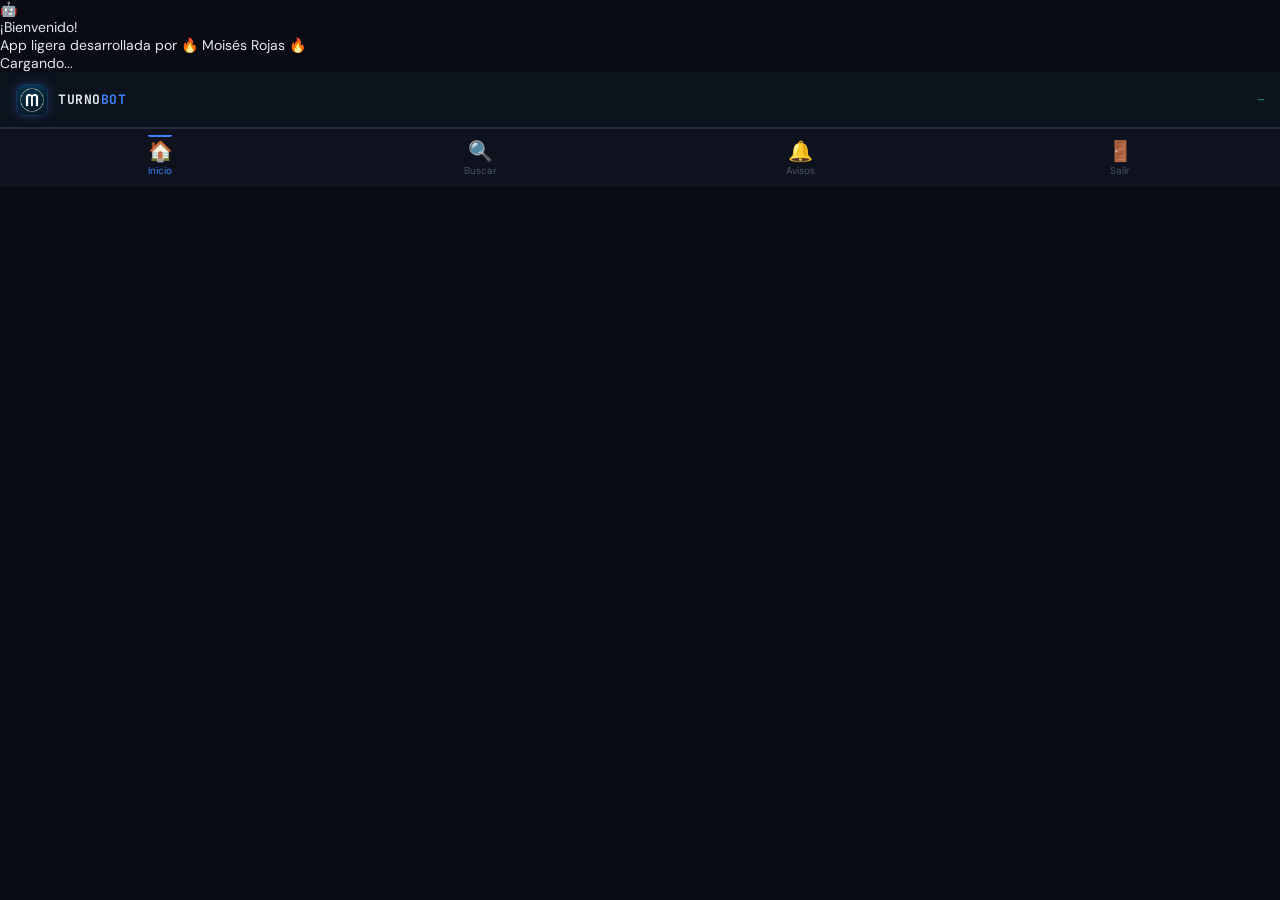
==== commit 3a84ff3c: "FASE 1 interfaz actualizada completa" ====
--- a/index.html
+++ b/index.html
@@ -2,206 +2,599 @@
 <html lang="es">
 <head>
 <meta charset="UTF-8">
+<meta http-equiv="Cache-Control" content="no-cache, no-store, must-revalidate">
+<meta http-equiv="Pragma" content="no-cache">
+<link rel="manifest" href="/milleapp/manifest.json">
 <meta name="viewport" content="width=device-width, initial-scale=1.0, maximum-scale=1.0">
-<title>TurnoBot · Maya 11–16 Mayo 2026</title>
+<title>TurnoBot · Maya 11/05/2026 — 16/05/2026</title>
+<link href="https://fonts.googleapis.com/css2?family=DM+Sans:wght@300;400;500;600;700&family=JetBrains+Mono:wght@400;600;700&display=swap" rel="stylesheet">
 <style>
 :root {
-  --bg:#0d0f14; --sur:#151820; --sur2:#1c2030; --bor:#252b3b;
-  --acc:#3b82f6; --grn:#10b981; --amb:#f59e0b; --red:#ef4444; --pur:#8b5cf6;
-  --tx:#e2e8f0; --tx2:#94a3b8; --tx3:#4b5563;
-  --mono:'Courier New',monospace; --sans:system-ui,sans-serif;
-  --r:10px;
+  --bg:#080b11;
+  --sur:#0f1420;
+  --sur2:#161c2e;
+  --sur3:#1d2438;
+  --bor:#232b40;
+  --bor2:#2d3751;
+  --acc:#3b82f6;
+  --acc2:#1d4ed8;
+  --grn:#10b981;
+  --amb:#f59e0b;
+  --red:#ef4444;
+  --pur:#8b5cf6;
+  --gold:#fbbf24;
+  --tx:#e2e8f0;
+  --tx2:#94a3b8;
+  --tx3:#4b5563;
+  --mono:'JetBrains Mono',monospace;
+  --sans:'DM Sans',system-ui,sans-serif;
+  --r:12px;
+  --glow-blue: 0 0 20px rgba(59,130,246,.25);
+  --glow-green: 0 0 20px rgba(16,185,129,.25);
+  --glow-gold: 0 0 20px rgba(251,191,36,.25);
 }
 *{margin:0;padding:0;box-sizing:border-box}
 html{scroll-behavior:smooth}
 body{background:var(--bg);color:var(--tx);font-family:var(--sans);font-size:14px;min-height:100vh}
 
-/* ANIMATIONS */
-@keyframes fi{from{opacity:0;transform:translateY(8px)}to{opacity:1;transform:translateY(0)}}
-@keyframes fadeIn{from{opacity:0}to{opacity:1}}
-@keyframes pulse{0%,100%{transform:scale(1)}50%{transform:scale(1.05)}}
-@keyframes slideUp{from{opacity:0;transform:translateY(20px)}to{opacity:1;transform:translateY(0)}}
+/* ─── ANIMATIONS ─── */
+@keyframes fadeUp{from{opacity:0;transform:translateY(12px)}to{opacity:1;transform:translateY(0)}}
+@keyframes pulse{0%,100%{opacity:1}50%{opacity:.55}}
+@keyframes shimmer{0%{background-position:-200% center}100%{background-position:200% center}}
 @keyframes spin{to{transform:rotate(360deg)}}
-
-/* HEADER */
-header{background:var(--sur);border-bottom:1px solid var(--bor);padding:0 16px;display:flex;align-items:center;justify-content:space-between;height:54px;position:sticky;top:0;z-index:200}
-.logo{display:flex;align-items:center;gap:8px;font-family:var(--mono);font-size:13px;font-weight:700;color:var(--acc)}
-.logo-box{width:30px;height:30px;border-radius:7px;overflow:hidden;display:flex;align-items:center;justify-content:center}
-.logo-box img{width:100%;height:100%;object-fit:cover;border-radius:7px}
-.hdr-right{font-family:var(--mono);font-size:10px;color:var(--tx2);text-align:right;line-height:1.7}
-.hdr-right span{color:var(--grn)}
-
-/* SCREEN SYSTEM */
-.screen{display:none;min-height:calc(100vh - 54px);padding:20px 16px}
-.screen.active{display:block;animation:fi .25s ease}
-
-/* LOGIN SCREEN */
-.login-wrap{max-width:380px;margin:40px auto 0;animation:slideUp .4s ease}
-.login-logo{text-align:center;margin-bottom:28px}
-.login-logo img{width:80px;height:80px;border-radius:50%;border:2px solid var(--bor);animation:pulse 3s infinite}
-.login-title{font-size:20px;font-weight:700;text-align:center;margin-bottom:6px}
-.login-sub{color:var(--tx2);font-size:12px;text-align:center;margin-bottom:24px}
-.login-card{background:var(--sur);border:1px solid var(--bor);border-radius:var(--r);padding:24px;animation:slideUp .5s ease}
-.field{margin-bottom:16px}
-.field label{display:block;font-size:11px;color:var(--tx2);margin-bottom:6px;font-family:var(--mono);letter-spacing:1px;text-transform:uppercase}
-.field input{width:100%;background:var(--sur2);border:1px solid var(--bor);border-radius:7px;padding:11px 14px;color:var(--tx);font-size:14px;outline:none;transition:border-color .2s}
-.field input:focus{border-color:var(--acc)}
-.btn-primary{width:100%;background:var(--acc);color:#fff;border:none;border-radius:8px;padding:12px;font-size:14px;font-weight:600;cursor:pointer;transition:all .2s;margin-top:4px}
-.btn-primary:hover{background:#2563eb;transform:translateY(-1px)}
-.btn-primary:active{transform:translateY(0)}
-.login-error{color:var(--red);font-size:12px;text-align:center;margin-top:10px;display:none}
-.login-toggle{text-align:center;margin-top:14px;font-size:12px;color:var(--tx2)}
-.login-toggle a{color:var(--acc);cursor:pointer;text-decoration:underline}
-
-/* NOTIFICATION BANNER */
-.notif-banner{background:linear-gradient(135deg,rgba(245,158,11,.15),rgba(245,158,11,.05));border:1px solid rgba(245,158,11,.3);border-radius:var(--r);padding:12px 14px;margin-bottom:16px;display:flex;align-items:flex-start;gap:10px;animation:slideUp .3s ease}
-.notif-banner .nb-icon{font-size:18px;flex-shrink:0;margin-top:1px}
-.notif-banner .nb-text{font-size:12px;color:var(--tx);flex:1}
-.notif-banner .nb-time{font-size:10px;color:var(--tx3);margin-top:3px}
-.notif-close{background:none;border:none;color:var(--tx3);cursor:pointer;font-size:14px;padding:2px 6px;border-radius:4px}
-.notif-close:hover{color:var(--tx)}
-
-/* HOME */
-.home-hero{text-align:center;padding:30px 20px 24px;animation:slideUp .35s ease}
-.home-icon{margin-bottom:12px}
-.home-icon img{width:64px;height:64px;border-radius:50%;border:2px solid var(--bor)}
-.home-title{font-size:22px;font-weight:700;margin-bottom:6px}
-.home-sub{color:var(--tx2);font-size:13px;margin-bottom:8px}
-.maya-badge{display:inline-block;background:rgba(59,130,246,.15);color:var(--acc);border:1px solid rgba(59,130,246,.3);border-radius:20px;padding:4px 14px;font-family:var(--mono);font-size:11px;margin-bottom:24px}
-
-/* SEARCH BOX */
-.search-wrap{max-width:420px;margin:0 auto 20px;position:relative}
-.search-input{width:100%;background:var(--sur);border:1px solid var(--bor);border-radius:var(--r);padding:13px 46px 13px 16px;color:var(--tx);font-size:15px;font-family:var(--sans);outline:none;transition:border-color .2s,box-shadow .2s}
-.search-input:focus{border-color:var(--acc);box-shadow:0 0 0 3px rgba(59,130,246,.1)}
-.search-input::placeholder{color:var(--tx3)}
-.search-btn{position:absolute;right:10px;top:50%;transform:translateY(-50%);background:var(--acc);border:none;color:#fff;width:32px;height:32px;border-radius:6px;cursor:pointer;font-size:15px;display:flex;align-items:center;justify-content:center;transition:background .15s}
-.search-btn:hover{background:#2563eb}
-.suggestions{position:absolute;top:calc(100% + 4px);left:0;right:0;background:var(--sur);border:1px solid var(--bor);border-radius:var(--r);overflow:hidden;z-index:100;max-height:220px;overflow-y:auto;box-shadow:0 8px 24px rgba(0,0,0,.4);animation:fadeIn .15s ease}
-.sug-item{padding:10px 14px;cursor:pointer;font-size:13px;transition:background .1s;display:flex;align-items:center;gap:8px}
-.sug-item:hover{background:var(--sur2)}
-.sug-item:not(:last-child){border-bottom:1px solid var(--bor)}
-.sug-avatar{width:28px;height:28px;border-radius:50%;background:linear-gradient(135deg,var(--acc),var(--pur));display:flex;align-items:center;justify-content:center;font-size:11px;font-weight:700;flex-shrink:0;color:#fff}
-
-/* QUICK STATS HOME */
-.quick-stats{display:grid;grid-template-columns:repeat(3,1fr);gap:10px;max-width:420px;margin:0 auto}
-.qs-card{background:var(--sur);border:1px solid var(--bor);border-radius:var(--r);padding:14px;text-align:center;animation:slideUp .4s ease}
-.qs-val{font-family:var(--mono);font-size:20px;font-weight:700}
-.qs-lbl{font-size:11px;color:var(--tx2);margin-top:3px}
-.qs-val.blue{color:var(--acc)} .qs-val.green{color:var(--grn)} .qs-val.amber{color:var(--amb)}
-
-/* DATE PICKER */
-.dp-header{display:flex;align-items:center;gap:12px;margin-bottom:20px}
-.back-btn{background:var(--sur2);border:1px solid var(--bor);color:var(--tx2);padding:7px 12px;border-radius:7px;cursor:pointer;font-size:12px;display:flex;align-items:center;gap:5px;transition:all .15s}
-.back-btn:hover{border-color:var(--acc);color:var(--acc)}
-.dp-title{font-size:16px;font-weight:700}
-.dp-sub{font-size:12px;color:var(--tx2);margin-top:2px}
-.person-banner{background:linear-gradient(135deg,rgba(59,130,246,.15),rgba(99,102,241,.1));border:1px solid rgba(59,130,246,.25);border-radius:var(--r);padding:14px 16px;display:flex;align-items:center;gap:12px;margin-bottom:20px;animation:slideUp .3s ease}
-.pb-avatar{width:42px;height:42px;border-radius:50%;background:linear-gradient(135deg,var(--acc),var(--pur));display:flex;align-items:center;justify-content:center;font-size:16px;font-weight:700;color:#fff;flex-shrink:0}
-.pb-name{font-size:14px;font-weight:700}
-.pb-meta{font-size:11px;color:var(--tx2);margin-top:2px}
-.days-grid{display:grid;grid-template-columns:repeat(3,1fr);gap:10px;margin-bottom:20px}
-.day-card{background:var(--sur);border:1px solid var(--bor);border-radius:var(--r);padding:14px 10px;text-align:center;cursor:pointer;transition:all .2s;position:relative;animation:slideUp .3s ease}
-.day-card:hover{border-color:var(--acc);transform:translateY(-2px);box-shadow:0 4px 16px rgba(59,130,246,.2)}
-.day-card.today-card{border-color:var(--grn);box-shadow:0 0 0 1px rgba(16,185,129,.2)}
-.dc-dow{font-size:10px;color:var(--tx3);text-transform:uppercase;letter-spacing:1px;margin-bottom:4px}
-.dc-date{font-family:var(--mono);font-size:16px;font-weight:700;margin-bottom:6px}
-.dc-entry{font-size:11px;color:var(--acc);font-family:var(--mono)}
-.today-pill{position:absolute;top:-8px;left:50%;transform:translateX(-50%);background:var(--grn);color:#fff;font-size:9px;padding:1px 7px;border-radius:10px;font-weight:700;white-space:nowrap}
-
-/* TURNO CARD */
-.tc-wrapper{max-width:480px;margin:0 auto}
-.tc-nav{display:flex;align-items:center;justify-content:space-between;margin-bottom:16px}
-.tc-nav-left{display:flex;gap:8px;flex-wrap:wrap}
-.tc-daysel{background:var(--sur2);border:1px solid var(--bor);color:var(--tx2);padding:6px 10px;border-radius:6px;cursor:pointer;font-size:11px;font-family:var(--mono);transition:all .15s}
-.tc-daysel:hover,.tc-daysel.active{border-color:var(--acc);color:var(--acc);background:rgba(59,130,246,.1)}
-.plantilla{background:var(--sur);border:1px solid var(--bor);border-radius:var(--r);overflow:hidden;box-shadow:0 4px 20px rgba(0,0,0,.3);animation:slideUp .3s ease}
-.pl-head{background:linear-gradient(135deg,#1e3a5f,#1a2942);padding:16px;border-bottom:1px solid var(--bor)}
-.pl-head-top{display:flex;align-items:center;justify-content:space-between;margin-bottom:10px}
-.pl-head-top-left{display:flex;align-items:center;gap:10px}
-.pl-robot{font-size:24px}
-.pl-claro-logo{height:28px;width:auto;display:block}
-.pl-title{font-size:11px;font-family:var(--mono);color:var(--acc);letter-spacing:1px;text-align:right}
-.pl-name{font-size:16px;font-weight:700;margin-bottom:2px}
-.pl-fecha{font-family:var(--mono);font-size:11px;color:var(--tx2)}
-.pl-estado-badge{display:inline-flex;align-items:center;gap:4px;background:rgba(16,185,129,.15);color:var(--grn);border:1px solid rgba(16,185,129,.25);border-radius:5px;padding:3px 8px;font-size:11px;font-weight:600;margin-top:6px}
+@keyframes glow{0%,100%{box-shadow:0 0 8px rgba(59,130,246,.3)}50%{box-shadow:0 0 24px rgba(59,130,246,.6)}}
+@keyframes float{0%,100%{transform:translateY(0)}50%{transform:translateY(-4px)}}
+@keyframes rankIn{from{opacity:0;transform:translateX(-16px)}to{opacity:1;transform:translateX(0)}}
+@keyframes dot{0%,80%,100%{transform:scale(.5);opacity:.3}40%{transform:scale(1);opacity:1}}
+
+.stab:hover:not(.active){color:var(--tx2);border-color:var(--bor)}
+
+/* ─── SCREEN SYSTEM ─── */
+.screen{display:none;min-height:calc(100vh - 54px)}
+.screen.active{display:block;animation:fadeUp .3s ease}
+
+/* ═══════════════════════════════════════════
+   HEADER
+═══════════════════════════════════════════ */
+.app-header{background:rgba(15,20,32,.9);backdrop-filter:blur(16px);border-bottom:1px solid var(--bor);padding:0 16px;display:flex;align-items:center;justify-content:space-between;height:56px;position:sticky;top:0;z-index:200}
+.logo-area{display:flex;align-items:center;gap:10px}
+.logo-img{width:32px;height:32px;border-radius:8px;object-fit:cover;border:1px solid rgba(59,130,246,.3);box-shadow:0 0 12px rgba(59,130,246,.25);animation:glow 3s ease infinite}
+.logo-name{font-family:var(--mono);font-size:13px;font-weight:700;color:var(--tx);letter-spacing:.5px}
+.logo-name span{color:var(--acc)}
+.hdr-user{display:flex;align-items:center;gap:8px}
+.hdr-avatar{width:30px;height:30px;border-radius:50%;background:linear-gradient(135deg,var(--acc),var(--pur));display:flex;align-items:center;justify-content:center;font-size:11px;font-weight:700;color:#fff;border:1.5px solid rgba(139,92,246,.4);cursor:pointer}
+.hdr-time{font-family:var(--mono);font-size:10px;color:var(--tx2);text-align:right;line-height:1.6}
+.hdr-time .live{color:var(--grn)}
+
+/* ═══════════════════════════════════════════
+   SCREEN: HOME
+═══════════════════════════════════════════ */
+#s-home{padding:20px 16px 80px;background:radial-gradient(ellipse at top, rgba(59,130,246,.06) 0%, transparent 60%)}
+
+.welcome-hero{padding:8px 0 20px;animation:fadeUp .4s ease}
+.wh-greeting{font-size:12px;color:var(--tx3);font-family:var(--mono);letter-spacing:1px;text-transform:uppercase;margin-bottom:4px}
+.wh-name{font-size:22px;font-weight:700;margin-bottom:6px}
+.wh-name .fire{background:linear-gradient(90deg,#ff8c00,#ffd700,#ff4500);-webkit-background-clip:text;-webkit-text-fill-color:transparent;background-clip:text;background-size:200%;animation:shimmer 3s linear infinite}
+.wh-badge{display:inline-flex;align-items:center;gap:6px;background:rgba(16,185,129,.1);border:1px solid rgba(16,185,129,.25);border-radius:20px;padding:4px 12px;font-size:11px;color:var(--grn);font-family:var(--mono)}
+.wh-dot{width:6px;height:6px;border-radius:50%;background:var(--grn);animation:pulse 2s infinite}
+
+/* STATS STRIP */
+.stats-strip{display:grid;grid-template-columns:repeat(3,1fr);gap:8px;margin-bottom:20px;animation:fadeUp .45s ease}
+.stat-card{background:var(--sur);border:1px solid var(--bor);border-radius:var(--r);padding:14px 10px;text-align:center;position:relative;overflow:hidden;transition:border-color .2s}
+.stat-card::after{content:'';position:absolute;inset:0;border-radius:var(--r);opacity:0;transition:opacity .2s}
+.stat-card.blue{border-color:rgba(59,130,246,.2)}
+.stat-card.blue::after{background:radial-gradient(circle at center, rgba(59,130,246,.07),transparent 70%);opacity:1}
+.stat-card.green{border-color:rgba(16,185,129,.2)}
+.stat-card.green::after{background:radial-gradient(circle at center, rgba(16,185,129,.07),transparent 70%);opacity:1}
+.stat-card.gold{border-color:rgba(251,191,36,.2)}
+.stat-card.gold::after{background:radial-gradient(circle at center, rgba(251,191,36,.07),transparent 70%);opacity:1}
+.stat-val{font-family:var(--mono);font-size:22px;font-weight:700;position:relative;z-index:1}
+.stat-val.blue{color:var(--acc)} .stat-val.green{color:var(--grn)} .stat-val.gold{color:var(--gold)}
+.stat-lbl{font-size:10px;color:var(--tx3);margin-top:3px;letter-spacing:.5px;text-transform:uppercase;position:relative;z-index:1}
+
+/* NOTIFICATION */
+.notif-card{background:linear-gradient(135deg,rgba(245,158,11,.1),rgba(245,158,11,.04));border:1px solid rgba(245,158,11,.25);border-radius:var(--r);padding:12px 14px;margin-bottom:16px;display:flex;align-items:flex-start;gap:10px;animation:fadeUp .5s ease}
+.nc-icon{font-size:18px;flex-shrink:0;animation:float 3s ease infinite}
+.nc-body{flex:1}
+.nc-title{font-size:12px;font-weight:600;color:var(--amb);margin-bottom:2px}
+.nc-text{font-size:11px;color:var(--tx2);line-height:1.5}
+.nc-time{font-size:10px;color:var(--tx3);margin-top:4px;font-family:var(--mono)}
+
+/* RANKING CARD */
+.section-title{font-size:10px;font-family:var(--mono);color:var(--tx3);letter-spacing:2px;text-transform:uppercase;margin-bottom:10px;display:flex;align-items:center;gap:8px}
+.section-title::after{content:'';flex:1;height:1px;background:var(--bor)}
+.ranking-card{background:var(--sur);border:1px solid var(--bor);border-radius:var(--r);overflow:hidden;margin-bottom:20px;animation:fadeUp .55s ease}
+.ranking-head{padding:12px 14px;background:linear-gradient(135deg,rgba(251,191,36,.08),transparent);border-bottom:1px solid var(--bor);display:flex;align-items:center;justify-content:space-between}
+.rh-title{font-size:13px;font-weight:600;display:flex;align-items:center;gap:6px}
+.rh-badge{background:rgba(251,191,36,.15);color:var(--gold);border:1px solid rgba(251,191,36,.3);border-radius:10px;padding:2px 8px;font-family:var(--mono);font-size:9px;letter-spacing:1px}
+.rank-item{display:flex;align-items:center;gap:10px;padding:10px 14px;border-bottom:1px solid rgba(255,255,255,.04);animation:rankIn .4s ease backwards}
+.rank-item:last-child{border-bottom:none}
+.rank-item:nth-child(1){animation-delay:.05s}
+.rank-item:nth-child(2){animation-delay:.1s}
+.rank-item:nth-child(3){animation-delay:.15s}
+.rank-item:nth-child(4){animation-delay:.2s}
+.rank-num{font-family:var(--mono);font-size:13px;font-weight:700;width:18px;text-align:center}
+.rank-num.gold{color:var(--gold)} .rank-num.silver{color:#94a3b8} .rank-num.bronze{color:#c87941}
+.rank-avatar{width:34px;height:34px;border-radius:50%;object-fit:cover;border:2px solid var(--bor);flex-shrink:0}
+.rank-info{flex:1}
+.rank-name{font-size:13px;font-weight:600;margin-bottom:1px}
+.rank-meta{font-size:10px;color:var(--tx3);font-family:var(--mono)}
+.rank-score{text-align:right}
+.rank-pts{font-family:var(--mono);font-size:14px;font-weight:700;color:var(--acc)}
+.rank-bar-wrap{width:60px;height:3px;background:var(--bor);border-radius:2px;margin-top:4px;overflow:hidden}
+.rank-bar-fill{height:100%;border-radius:2px;background:linear-gradient(90deg,var(--acc),var(--pur))}
+.rank-crown{font-size:14px;flex-shrink:0}
+
+/* QUICK ACCESS */
+.quick-grid{display:grid;grid-template-columns:repeat(2,1fr);gap:8px;margin-bottom:20px;animation:fadeUp .6s ease}
+.qg-card{background:var(--sur);border:1px solid var(--bor);border-radius:var(--r);padding:14px;cursor:pointer;transition:all .2s;display:flex;align-items:center;gap:10px}
+.qg-card:hover{border-color:var(--acc);box-shadow:var(--glow-blue);transform:translateY(-1px)}
+.qg-icon{width:36px;height:36px;border-radius:9px;display:flex;align-items:center;justify-content:center;font-size:18px;flex-shrink:0}
+.qg-icon.blue{background:rgba(59,130,246,.12);border:1px solid rgba(59,130,246,.2)}
+.qg-icon.green{background:rgba(16,185,129,.12);border:1px solid rgba(16,185,129,.2)}
+.qg-icon.amber{background:rgba(245,158,11,.12);border:1px solid rgba(245,158,11,.2)}
+.qg-icon.pur{background:rgba(139,92,246,.12);border:1px solid rgba(139,92,246,.2)}
+.qg-label{font-size:13px;font-weight:600}
+.qg-sub{font-size:10px;color:var(--tx3);margin-top:1px}
+
+/* ═══════════════════════════════════════════
+   SCREEN: TURNO / PLANTILLA PREMIUM
+═══════════════════════════════════════════ */
+#s-turno{padding:16px 16px 80px}
+
+.pl-nav{display:flex;align-items:center;gap:10px;margin-bottom:16px}
+.back-btn{background:var(--sur2);border:1px solid var(--bor);color:var(--tx2);padding:7px 12px;border-radius:8px;cursor:pointer;font-size:12px;display:flex;align-items:center;gap:5px;transition:all .15s;font-family:var(--mono)}
+.pl-nav-title{font-size:15px;font-weight:700}
+
+/* PLANTILLA CARD */
+.plantilla{background:var(--sur);border:1px solid var(--bor2);border-radius:16px;overflow:hidden;box-shadow:0 8px 32px rgba(0,0,0,.4);animation:fadeUp .35s ease}
+
+.pl-head{padding:18px 18px 14px;position:relative;overflow:hidden}
+.pl-head::before{content:'';position:absolute;inset:0;background:linear-gradient(135deg,rgba(29,78,216,.4) 0%,rgba(15,20,32,.9) 60%);pointer-events:none}
+.pl-head-bg{position:absolute;inset:0;background-image:radial-gradient(circle at 80% 20%,rgba(59,130,246,.15) 0%,transparent 60%),radial-gradient(circle at 20% 80%,rgba(139,92,246,.1) 0%,transparent 50%)}
+.pl-head-content{position:relative;z-index:1}
+
+.pl-top-row{display:flex;align-items:center;justify-content:space-between;margin-bottom:12px}
+.pl-profile{display:flex;align-items:center;gap:10px}
+.pl-avatar{width:44px;height:44px;border-radius:50%;border:2px solid rgba(59,130,246,.5);object-fit:cover;box-shadow:0 0 16px rgba(59,130,246,.3),inset 0 0 0 2px rgba(255,255,255,.05)}
+.pl-avatar-initials{width:44px;height:44px;border-radius:50%;border:2px solid rgba(59,130,246,.5);background:linear-gradient(135deg,var(--acc),var(--pur));display:flex;align-items:center;justify-content:center;font-size:15px;font-weight:700;color:#fff;box-shadow:0 0 16px rgba(59,130,246,.3)}
+.pl-agent-info .pl-name{font-size:16px;font-weight:700;letter-spacing:-.2px}
+.pl-agent-info .pl-role{font-size:11px;color:rgba(148,163,184,.7);font-family:var(--mono);margin-top:1px}
+.pl-claro-logo{height:26px;width:auto;opacity:.9}
+
+.pl-estado-row{display:flex;align-items:center;gap:8px;margin-bottom:10px}
+.pl-estado-badge{display:inline-flex;align-items:center;gap:5px;padding:4px 10px;border-radius:20px;font-size:11px;font-weight:600}
+.badge-green{background:rgba(16,185,129,.15);color:var(--grn);border:1px solid rgba(16,185,129,.3)}
+.badge-amber{background:rgba(245,158,11,.15);color:var(--amb);border:1px solid rgba(245,158,11,.3)}
+.badge-dot{width:6px;height:6px;border-radius:50%;animation:pulse 2s infinite}
+.badge-dot.green{background:var(--grn)} .badge-dot.amber{background:var(--amb)}
+.pl-fecha-chip{background:rgba(255,255,255,.06);border:1px solid rgba(255,255,255,.1);border-radius:6px;padding:3px 8px;font-family:var(--mono);font-size:10px;color:rgba(148,163,184,.8)}
+
+/* HORAS BANNER */
+.horas-banner{background:linear-gradient(135deg,rgba(16,185,129,.12),rgba(16,185,129,.04));border:1px solid rgba(16,185,129,.2);border-radius:10px;padding:12px 14px;display:flex;align-items:center;justify-content:space-between;margin-bottom:0}
+.hb-left-col{font-size:11px;color:var(--tx2)}
+.hb-hours{font-family:var(--mono);font-size:26px;font-weight:700;color:var(--grn);line-height:1;margin-top:2px}
+.hb-prog-wrap{width:90px}
+.hb-prog-label{font-size:10px;color:var(--tx3);text-align:right;margin-bottom:4px;font-family:var(--mono)}
+.hb-prog-bar{height:5px;background:rgba(255,255,255,.06);border-radius:3px;overflow:hidden}
+.hb-prog-fill{height:100%;border-radius:3px;background:linear-gradient(90deg,var(--grn),#34d399);width:82%}
+
+/* BODY SECTIONS */
 .pl-body{padding:14px 16px}
-.pl-section{margin-bottom:14px}
-.pl-section-title{font-size:9px;font-family:var(--mono);color:var(--tx3);letter-spacing:2px;text-transform:uppercase;margin-bottom:8px;display:flex;align-items:center;gap:6px}
-.pl-section-title::after{content:'';flex:1;height:1px;background:var(--bor)}
-.pl-row{display:flex;align-items:center;justify-content:space-between;padding:7px 0;border-bottom:1px solid rgba(255,255,255,.04)}
+.sec-head{font-size:9px;font-family:var(--mono);color:var(--tx3);letter-spacing:2px;text-transform:uppercase;margin-bottom:8px;display:flex;align-items:center;gap:6px}
+.sec-head::after{content:'';flex:1;height:1px;background:rgba(255,255,255,.04)}
+
+.pl-row{display:flex;align-items:center;justify-content:space-between;padding:8px 0;border-bottom:1px solid rgba(255,255,255,.04)}
 .pl-row:last-child{border-bottom:none}
 .pl-key{font-size:12px;color:var(--tx2);display:flex;align-items:center;gap:7px}
 .pl-val{font-family:var(--mono);font-size:12px;font-weight:600}
 .pl-val.green{color:var(--grn)} .pl-val.red{color:var(--red)} .pl-val.amber{color:var(--amb)} .pl-val.blue{color:var(--acc)}
-.pl-timeline{position:relative;padding-left:18px;margin-top:8px}
-.pl-timeline::before{content:'';position:absolute;left:5px;top:4px;bottom:4px;width:1px;background:var(--bor)}
-.pl-tl-item{position:relative;margin-bottom:8px;padding-left:6px;animation:slideUp .3s ease}
-.pl-tl-dot{position:absolute;left:-13px;top:4px;width:7px;height:7px;border-radius:50%;border:2px solid var(--bg)}
-.dot-grn{background:var(--grn)} .dot-amb{background:var(--amb)} .dot-red{background:var(--red)} .dot-pur{background:var(--pur)} .dot-blue{background:var(--acc)}
-.pl-tl-label{font-size:11px;color:var(--tx2);margin-bottom:1px}
-.pl-tl-time{font-family:var(--mono);font-size:13px;font-weight:700}
-.horas-box{background:rgba(16,185,129,.07);border:1px solid rgba(16,185,129,.2);border-radius:8px;padding:12px;display:flex;align-items:center;justify-content:space-between;margin-top:12px}
-.horas-box.warn{background:rgba(245,158,11,.07);border-color:rgba(245,158,11,.2)}
-.hb-left{font-size:11px;color:var(--tx2)}
-.hb-val{font-family:var(--mono);font-size:22px;font-weight:700;color:var(--grn)}
-.hb-val.warn{color:var(--amb)}
-.hb-prog{height:4px;background:var(--bor);border-radius:2px;margin-top:6px;overflow:hidden;width:120px}
-.hb-fill{height:100%;border-radius:2px;background:var(--grn);transition:width .4s}
-.hb-fill.warn{background:var(--amb)}
-.comp-section{margin-top:14px}
-.comp-group{background:var(--sur2);border-radius:8px;padding:10px 12px;margin-bottom:8px;animation:slideUp .3s ease}
-.comp-group-title{font-size:11px;font-weight:600;margin-bottom:6px;display:flex;align-items:center;gap:5px}
-.comp-chips{display:flex;flex-wrap:wrap;gap:5px}
-.comp-chip{background:var(--sur);border:1px solid var(--bor);padding:3px 8px;border-radius:4px;font-size:11px;color:var(--tx2)}
-
-/* TABS */
-.tabs{display:flex;gap:4px;background:var(--sur2);border-radius:8px;padding:3px;margin-bottom:16px;width:fit-content}
-.tab{padding:6px 12px;border-radius:5px;cursor:pointer;font-size:12px;color:var(--tx2);transition:all .15s}
-.tab.active{background:var(--sur);color:var(--tx);box-shadow:0 1px 4px rgba(0,0,0,.3)}
-
-/* NAV BOTTOM */
-.bottom-nav{position:fixed;bottom:0;left:0;right:0;background:var(--sur);border-top:1px solid var(--bor);display:flex;z-index:150;padding-bottom:env(safe-area-inset-bottom,0)}
-.bn-item{flex:1;display:flex;flex-direction:column;align-items:center;padding:8px 4px;cursor:pointer;transition:color .15s;color:var(--tx3);font-size:10px;gap:3px;border:none;background:none}
+
+/* TIMELINE */
+.timeline{position:relative;padding-left:20px;margin-top:4px}
+.timeline::before{content:'';position:absolute;left:6px;top:6px;bottom:6px;width:1px;background:linear-gradient(to bottom,rgba(59,130,246,.4),rgba(139,92,246,.2),transparent)}
+.tl-item{position:relative;margin-bottom:12px;padding-left:8px}
+.tl-dot{position:absolute;left:-14px;top:4px;width:8px;height:8px;border-radius:50%;border:2px solid var(--bg)}
+.tl-dot.grn{background:var(--grn);box-shadow:0 0 6px rgba(16,185,129,.5)}
+.tl-dot.amb{background:var(--amb);box-shadow:0 0 6px rgba(245,158,11,.5)}
+.tl-dot.red{background:var(--red);box-shadow:0 0 6px rgba(239,68,68,.5)}
+.tl-dot.blue{background:var(--acc);box-shadow:0 0 6px rgba(59,130,246,.5)}
+.tl-label{font-size:11px;color:var(--tx2);margin-bottom:1px}
+.tl-time{font-family:var(--mono);font-size:14px;font-weight:700}
+
+/* BREAKS COMPLIANCE */
+.compliance-strip{display:grid;grid-template-columns:repeat(3,1fr);gap:6px;margin-top:8px}
+.comp-item{background:var(--sur2);border:1px solid var(--bor);border-radius:8px;padding:8px;text-align:center}
+.comp-icon{font-size:16px;margin-bottom:3px}
+.comp-lbl{font-size:9px;color:var(--tx3);font-family:var(--mono);letter-spacing:.5px}
+.comp-status{font-size:9px;font-weight:600;margin-top:2px}
+.comp-status.ok{color:var(--grn)} .comp-status.miss{color:var(--red)} .comp-status.pend{color:var(--amb)}
+
+/* ═══════════════════════════════════════════
+   SCREEN: CHAT (PREVIEW)
+═══════════════════════════════════════════ */
+#s-chat{display:none;flex-direction:column;height:calc(100vh - 120px)}
+#s-chat.active{display:flex}
+
+.chat-header{background:var(--sur);border-bottom:1px solid var(--bor);padding:12px 16px;display:flex;align-items:center;gap:10px;flex-shrink:0}
+.chat-h-back{background:none;border:none;color:var(--tx2);cursor:pointer;font-size:16px;padding:2px 6px}
+.chat-h-title{font-size:14px;font-weight:700;flex:1}
+.chat-h-online{display:flex;align-items:center;gap:4px;font-size:11px;color:var(--grn);font-family:var(--mono)}
+.online-dot{width:7px;height:7px;border-radius:50%;background:var(--grn);animation:pulse 2s infinite;box-shadow:0 0 6px rgba(16,185,129,.5)}
+
+/* ONLINE SIDEBAR */
+.chat-body{display:flex;flex:1;overflow:hidden}
+.online-bar{width:56px;background:var(--sur);border-right:1px solid var(--bor);padding:8px 6px;display:flex;flex-direction:column;gap:6px;overflow-y:auto;flex-shrink:0}
+.online-avatar{width:40px;height:40px;border-radius:50%;display:flex;align-items:center;justify-content:center;font-size:12px;font-weight:700;color:#fff;position:relative;cursor:pointer;margin:0 auto}
+.online-avatar.green-border{border:2px solid var(--grn);box-shadow:0 0 8px rgba(16,185,129,.3)}
+.online-avatar img{width:100%;height:100%;border-radius:50%;object-fit:cover}
+.online-status{position:absolute;bottom:-1px;right:-1px;width:10px;height:10px;border-radius:50%;background:var(--grn);border:2px solid var(--sur)}
+
+/* MESSAGES */
+.messages-area{flex:1;padding:12px;overflow-y:auto;display:flex;flex-direction:column;gap:10px;background:radial-gradient(ellipse at bottom right,rgba(59,130,246,.04),transparent 60%)}
+.msg-row{display:flex;gap:8px;align-items:flex-end;animation:fadeUp .25s ease}
+.msg-row.mine{flex-direction:row-reverse}
+.msg-av{width:28px;height:28px;border-radius:50%;flex-shrink:0;font-size:10px;font-weight:700;color:#fff;display:flex;align-items:center;justify-content:center}
+.msg-bubble{max-width:220px;padding:9px 12px;border-radius:14px;font-size:13px;line-height:1.45;position:relative}
+.msg-bubble.them{background:var(--sur2);border:1px solid var(--bor);border-bottom-left-radius:4px;color:var(--tx)}
+.msg-bubble.mine{background:linear-gradient(135deg,var(--acc),var(--acc2));border-bottom-right-radius:4px;color:#fff;border:none}
+.msg-meta{font-size:10px;color:var(--tx3);margin-top:4px;font-family:var(--mono)}
+.msg-row.mine .msg-meta{text-align:right}
+.msg-sender{font-size:10px;font-weight:600;color:var(--acc);margin-bottom:3px;font-family:var(--mono)}
+
+/* CHAT INPUT */
+.chat-input-area{background:var(--sur);border-top:1px solid var(--bor);padding:10px 12px;display:flex;align-items:center;gap:8px;flex-shrink:0}
+.chat-input{flex:1;background:var(--sur2);border:1px solid var(--bor);border-radius:20px;padding:10px 16px;color:var(--tx);font-size:13px;outline:none;font-family:var(--sans);transition:border-color .2s}
+.chat-input:focus{border-color:var(--acc)}
+.chat-input::placeholder{color:var(--tx3)}
+.chat-send{width:38px;height:38px;border-radius:50%;background:var(--acc);border:none;color:#fff;font-size:16px;cursor:pointer;display:flex;align-items:center;justify-content:center;transition:all .2s;flex-shrink:0}
+.chat-send:hover{background:var(--acc2);transform:scale(1.05)}
+
+/* ═══════════════════════════════════════════
+   SCREEN: PERFIL / FONDOS
+═══════════════════════════════════════════ */
+#s-perfil{padding:0 0 80px;overflow-y:auto}
+
+.profile-bg{height:120px;position:relative;overflow:hidden;cursor:pointer}
+.profile-bg-gradient{width:100%;height:100%;background:linear-gradient(135deg,#1e3a5f,#312e81);position:relative}
+.profile-bg-img{width:100%;height:100%;object-fit:cover}
+.profile-bg-edit{position:absolute;bottom:8px;right:10px;background:rgba(0,0,0,.5);backdrop-filter:blur(6px);border:1px solid rgba(255,255,255,.15);color:#fff;border-radius:6px;padding:4px 10px;font-size:10px;cursor:pointer;font-family:var(--mono)}
+
+.profile-card{background:var(--sur);margin:0 16px;border:1px solid var(--bor);border-radius:var(--r);padding:16px;margin-top:-20px;position:relative;z-index:1;animation:fadeUp .35s ease}
+.profile-top{display:flex;align-items:flex-end;justify-content:space-between;margin-bottom:12px}
+.profile-avatar-wrap{position:relative}
+.profile-avatar{width:64px;height:64px;border-radius:50%;border:3px solid var(--bg);object-fit:cover}
+.profile-avatar-initials{width:64px;height:64px;border-radius:50%;border:3px solid var(--bg);background:linear-gradient(135deg,var(--acc),var(--pur));display:flex;align-items:center;justify-content:center;font-size:22px;font-weight:700;color:#fff}
+.profile-online-badge{position:absolute;bottom:2px;right:2px;width:14px;height:14px;border-radius:50%;background:var(--grn);border:2px solid var(--sur);box-shadow:0 0 6px rgba(16,185,129,.5)}
+.profile-edit-btn{background:var(--sur2);border:1px solid var(--bor);color:var(--tx);padding:7px 14px;border-radius:8px;font-size:12px;font-weight:500;cursor:pointer;transition:all .2s}
+.profile-edit-btn:hover{border-color:var(--acc);color:var(--acc)}
+.profile-name{font-size:18px;font-weight:700;margin-bottom:2px}
+.profile-role{font-size:12px;color:var(--tx2);margin-bottom:10px}
+.profile-stats{display:grid;grid-template-columns:repeat(3,1fr);gap:8px}
+.ps-item{background:var(--sur2);border:1px solid var(--bor);border-radius:8px;padding:10px;text-align:center}
+.ps-val{font-family:var(--mono);font-size:16px;font-weight:700}
+.ps-lbl{font-size:10px;color:var(--tx3);margin-top:2px}
+
+.bg-section{padding:16px}
+.bg-grid{display:grid;grid-template-columns:repeat(3,1fr);gap:8px;margin-top:8px}
+.bg-option{border-radius:10px;aspect-ratio:1;cursor:pointer;border:2px solid transparent;transition:all .2s;overflow:hidden;position:relative}
+.bg-option.selected{border-color:var(--acc);box-shadow:0 0 12px rgba(59,130,246,.4)}
+.bg-option::after{content:'✓';position:absolute;top:4px;right:4px;background:var(--acc);color:#fff;width:16px;height:16px;border-radius:50%;font-size:9px;display:flex;align-items:center;justify-content:center;opacity:0;transition:opacity .2s}
+.bg-option.selected::after{opacity:1}
+.bg-preview{width:100%;height:100%;object-fit:cover}
+
+/* FONDOS OPCIONES (gradientes) */
+.bg-g1{background:linear-gradient(135deg,#1e3a5f,#312e81)}
+.bg-g2{background:linear-gradient(135deg,#064e3b,#065f46)}
+.bg-g3{background:linear-gradient(135deg,#4c1d95,#1e1b4b)}
+.bg-g4{background:linear-gradient(135deg,#7f1d1d,#991b1b)}
+.bg-g5{background:linear-gradient(135deg,#1e40af,#0369a1)}
+.bg-g6{background:linear-gradient(135deg,#0f172a,#1e293b)}
+
+/* ═══════════════════════════════════════════
+   SCREEN: ADMIN ESTILOS
+═══════════════════════════════════════════ */
+#s-admin{padding:16px 16px 80px}
+.admin-section{background:var(--sur);border:1px solid var(--bor);border-radius:var(--r);margin-bottom:12px;overflow:hidden;animation:fadeUp .35s ease}
+.admin-sec-head{padding:12px 14px;border-bottom:1px solid var(--bor);font-size:13px;font-weight:600;display:flex;align-items:center;gap:6px;background:linear-gradient(135deg,rgba(59,130,246,.05),transparent)}
+.admin-body{padding:12px 14px}
+.toggle-row{display:flex;align-items:center;justify-content:space-between;padding:8px 0;border-bottom:1px solid rgba(255,255,255,.04)}
+.toggle-row:last-child{border-bottom:none}
+.toggle-label{font-size:13px}
+.toggle-sub{font-size:11px;color:var(--tx3);margin-top:1px}
+.toggle-sw{width:44px;height:24px;border-radius:12px;background:var(--sur2);border:1px solid var(--bor);cursor:pointer;position:relative;transition:background .2s;flex-shrink:0}
+.toggle-sw.on{background:var(--acc);border-color:var(--acc)}
+.toggle-sw::after{content:'';position:absolute;width:18px;height:18px;border-radius:50%;background:#fff;top:2px;left:2px;transition:left .2s;box-shadow:0 1px 4px rgba(0,0,0,.3)}
+.toggle-sw.on::after{left:22px}
+.color-row{display:flex;align-items:center;justify-content:space-between;padding:8px 0;border-bottom:1px solid rgba(255,255,255,.04)}
+.color-swatches{display:flex;gap:6px}
+.color-swatch{width:24px;height:24px;border-radius:50%;cursor:pointer;border:2px solid transparent;transition:all .2s}
+.color-swatch.active{border-color:#fff;transform:scale(1.15)}
+
+/* ═══════════════════════════════════════════
+   BOTTOM NAV
+═══════════════════════════════════════════ */
+.bottom-nav{background:rgba(15,20,32,.95);backdrop-filter:blur(16px);border-top:1px solid var(--bor);display:flex;padding:6px 0 4px;position:sticky;bottom:0;z-index:200}
+.bn-item{flex:1;display:flex;flex-direction:column;align-items:center;padding:6px 4px;cursor:pointer;color:var(--tx3);font-size:10px;gap:3px;border:none;background:none;transition:color .15s;font-family:var(--sans);position:relative}
 .bn-item.active{color:var(--acc)}
-.bn-item .bn-icon{font-size:20px;line-height:1}
-body{padding-bottom:70px}
-
-/* UTIL */
-.section-hidden{display:none}
-.mt8{margin-top:8px}
-.chip-fecha{background:var(--sur2);border:1px solid var(--bor);border-radius:5px;padding:2px 8px;font-family:var(--mono);font-size:10px;color:var(--tx2)}
-.week-table{background:var(--sur);border:1px solid var(--bor);border-radius:var(--r);overflow:hidden}
-.wt-head{padding:12px 14px;border-bottom:1px solid var(--bor);font-size:13px;font-weight:600;display:flex;justify-content:space-between;align-items:center}
-.wt-row{display:flex;align-items:stretch;border-bottom:1px solid var(--bor)}
-.wt-row:last-child{border-bottom:none}
-.wt-day-col{width:70px;flex-shrink:0;padding:10px;background:var(--sur2);display:flex;flex-direction:column;justify-content:center;border-right:1px solid var(--bor)}
-.wt-dow{font-size:9px;color:var(--tx3);text-transform:uppercase;letter-spacing:1px}
-.wt-date{font-family:var(--mono);font-size:12px;font-weight:700;margin-top:2px}
-.wt-content{flex:1;padding:10px 12px}
-.wt-times{display:flex;gap:8px;flex-wrap:wrap;margin-bottom:4px}
-.time-pill{background:var(--sur2);border:1px solid var(--bor);padding:2px 7px;border-radius:4px;font-family:var(--mono);font-size:11px;color:var(--tx2)}
-.time-pill.entrada{border-color:rgba(16,185,129,.4);color:var(--grn)}
-.time-pill.salida{border-color:rgba(239,68,68,.3);color:var(--red)}
-.wt-horas{font-family:var(--mono);font-size:11px;color:var(--tx2)}
-.hbar{display:inline-block;width:50px;height:3px;background:var(--bor);border-radius:2px;margin:0 4px;vertical-align:middle;overflow:hidden}
-.hbar-fill{height:100%;border-radius:2px;background:var(--grn)}
-.hbar-fill.warn{background:var(--amb)}
-
-/* USER AVATAR TOP */
-.user-info-top{display:flex;align-items:center;gap:6px}
-.user-avatar-sm{width:24px;height:24px;border-radius:50%;background:linear-gradient(135deg,var(--acc),var(--pur));display:flex;align-items:center;justify-content:center;font-size:10px;font-weight:700;color:#fff}
-.logout-btn{background:none;border:1px solid var(--bor);color:var(--tx3);padding:3px 8px;border-radius:5px;font-size:10px;cursor:pointer;transition:all .15s;font-family:var(--mono)}
-.logout-btn:hover{border-color:var(--red);color:var(--red)}
-
-/* LOADING */
-.loading-overlay{position:fixed;inset:0;background:rgba(13,15,20,.85);display:flex;flex-direction:column;align-items:center;justify-content:center;z-index:999;animation:fadeIn .2s ease}
-.loading-spin{width:36px;height:36px;border:3px solid var(--bor);border-top-color:var(--acc);border-radius:50%;animation:spin .7s linear infinite;margin-bottom:12px}
-.loading-text{font-size:13px;color:var(--tx2)}
-
-@media(max-width:360px){.days-grid{grid-template-columns:repeat(2,1fr)}}
+.bn-item.active::before{content:'';position:absolute;top:0;left:50%;transform:translateX(-50%);width:24px;height:2px;border-radius:0 0 2px 2px;background:var(--acc)}
+.bn-icon{font-size:20px;line-height:1}
+.bn-badge{position:absolute;top:4px;right:22%;width:14px;height:14px;border-radius:50%;background:var(--red);color:#fff;font-size:8px;font-weight:700;display:flex;align-items:center;justify-content:center;border:1.5px solid var(--bg)}
+
+/* ─── UTILITY ─── */
+.mb12{margin-bottom:12px}
+.page-title{font-size:16px;font-weight:700;margin-bottom:4px}
+.page-sub{font-size:12px;color:var(--tx2);margin-bottom:16px}
+
+/* ═══════════════════════════════════════════
+   LOGO ANIMATIONS
+═══════════════════════════════════════════ */
+@keyframes logoPulseGlow {
+  0%,100% { box-shadow: 0 0 12px rgba(59,130,246,.3), 0 0 0 0 rgba(59,130,246,.15); }
+  50%      { box-shadow: 0 0 24px rgba(59,130,246,.6), 0 0 0 6px rgba(59,130,246,.08); }
+}
+@keyframes claroGlow {
+  0%,100% { filter: drop-shadow(0 0 6px rgba(220,38,38,.35)); transform: scale(1); }
+  50%      { filter: drop-shadow(0 0 16px rgba(220,38,38,.65)); transform: scale(1.04); }
+}
+@keyframes millenniumFloat {
+  0%,100% { transform: translateY(0) rotate(0deg); }
+  33%      { transform: translateY(-5px) rotate(-1deg); }
+  66%      { transform: translateY(-3px) rotate(1deg); }
+}
+@keyframes authSlideIn {
+  from { opacity:0; transform: translateY(24px) scale(.97); }
+  to   { opacity:1; transform: translateY(0) scale(1); }
+}
+@keyframes dividerPulse {
+  0%,100% { opacity:.3; height:30px; }
+  50%      { opacity:.7; height:36px; }
+}
+@keyframes orbitRing {
+  to { transform: rotate(360deg); }
+}
+
+/* MILLENNIUM logo in header: enhanced glow */
+.logo-millennium {
+  animation: logoPulseGlow 3s ease infinite;
+  border-radius: 10px;
+  border: 1.5px solid rgba(59,130,246,.4) !important;
+}
+
+/* CLARO logo in plantilla */
+.claro-logo-anim {
+  animation: claroGlow 2.5s ease infinite;
+}
+
+/* ═══════════════════════════════════════════
+   AUTH SCREENS (LOGIN / REGISTER)
+═══════════════════════════════════════════ */
+.auth-screen {
+  min-height: calc(100vh - 120px);
+  display: flex;
+  align-items: center;
+  justify-content: center;
+  position: relative;
+  overflow: hidden;
+  background: var(--bg);
+  padding: 20px 16px 40px;
+}
+.auth-bg {
+  position: absolute;
+  inset: 0;
+  pointer-events: none;
+}
+.auth-bg-glow1 {
+  position: absolute;
+  top: -60px; left: -60px;
+  width: 280px; height: 280px;
+  border-radius: 50%;
+  background: radial-gradient(circle, rgba(59,130,246,.18), transparent 70%);
+  animation: float 6s ease infinite;
+}
+.auth-bg-glow2 {
+  position: absolute;
+  bottom: -40px; right: -40px;
+  width: 220px; height: 220px;
+  border-radius: 50%;
+  background: radial-gradient(circle, rgba(220,38,38,.14), transparent 70%);
+  animation: float 8s ease infinite reverse;
+}
+.auth-content {
+  position: relative;
+  z-index: 1;
+  width: 100%;
+  max-width: 340px;
+  animation: authSlideIn .5s ease;
+}
+
+/* LOGO PAIR */
+.auth-logos {
+  display: flex;
+  align-items: center;
+  justify-content: center;
+  gap: 14px;
+  margin-bottom: 20px;
+}
+.auth-logo-wrap {
+  position: relative;
+  display: flex;
+  align-items: center;
+  justify-content: center;
+}
+.auth-logo-img {
+  border-radius: 14px;
+  object-fit: cover;
+}
+.auth-logo-m {
+  width: 56px;
+  height: 56px;
+  border: 2px solid rgba(59,130,246,.4);
+  box-shadow: 0 0 20px rgba(59,130,246,.35);
+  animation: millenniumFloat 4s ease infinite, logoPulseGlow 3s ease infinite;
+}
+.auth-logo-claro {
+  width: 72px;
+  height: auto;
+  border-radius: 8px;
+  animation: claroGlow 2.5s ease infinite;
+}
+
+/* Orbit ring around Millennium logo */
+.millennium-logo-wrap::before {
+  content: '';
+  position: absolute;
+  width: 72px; height: 72px;
+  border-radius: 50%;
+  border: 1.5px dashed rgba(59,130,246,.25);
+  animation: orbitRing 8s linear infinite;
+}
+.millennium-logo-wrap::after {
+  content: '';
+  position: absolute;
+  width: 80px; height: 80px;
+  border-radius: 50%;
+  border: 1px solid rgba(59,130,246,.1);
+  animation: orbitRing 12s linear infinite reverse;
+}
+
+.auth-logo-divider {
+  width: 1px;
+  background: linear-gradient(to bottom, transparent, rgba(255,255,255,.2), transparent);
+  animation: dividerPulse 3s ease infinite;
+  align-self: stretch;
+}
+
+.auth-title {
+  font-family: var(--mono);
+  font-size: 24px;
+  font-weight: 700;
+  text-align: center;
+  letter-spacing: 4px;
+  color: var(--tx);
+  background: linear-gradient(90deg, var(--acc), #60a5fa, var(--pur));
+  -webkit-background-clip: text;
+  -webkit-text-fill-color: transparent;
+  background-clip: text;
+  background-size: 200%;
+  animation: shimmer 4s linear infinite;
+  margin-bottom: 4px;
+}
+.auth-sub {
+  font-size: 11px;
+  color: var(--tx3);
+  text-align: center;
+  font-family: var(--mono);
+  letter-spacing: 1.5px;
+  text-transform: uppercase;
+  margin-bottom: 24px;
+}
+
+.auth-card {
+  background: var(--sur);
+  border: 1px solid var(--bor2);
+  border-radius: 18px;
+  padding: 20px 18px;
+  box-shadow: 0 20px 60px rgba(0,0,0,.5), 0 0 0 1px rgba(255,255,255,.04);
+}
+
+.auth-field { margin-bottom: 14px; }
+.auth-field-label {
+  font-size: 10px;
+  font-family: var(--mono);
+  color: var(--tx3);
+  letter-spacing: 1px;
+  text-transform: uppercase;
+  margin-bottom: 5px;
+}
+.auth-input {
+  width: 100%;
+  background: var(--sur2);
+  border: 1px solid var(--bor);
+  border-radius: 10px;
+  padding: 11px 14px;
+  color: var(--tx);
+  font-size: 13px;
+  outline: none;
+  font-family: var(--sans);
+  transition: border-color .2s, box-shadow .2s;
+}
+.auth-input:focus {
+  border-color: var(--acc);
+  box-shadow: 0 0 0 3px rgba(59,130,246,.12);
+}
+.auth-input::placeholder { color: var(--tx3); }
+
+.auth-btn {
+  width: 100%;
+  background: linear-gradient(135deg, var(--acc), var(--acc2));
+  border: none;
+  color: #fff;
+  padding: 13px;
+  border-radius: 12px;
+  font-size: 14px;
+  font-weight: 700;
+  font-family: var(--mono);
+  letter-spacing: 1px;
+  cursor: pointer;
+  display: flex;
+  align-items: center;
+  justify-content: center;
+  gap: 8px;
+  margin-top: 6px;
+  transition: all .2s;
+  box-shadow: 0 4px 20px rgba(59,130,246,.35);
+}
+.auth-btn:hover { transform: translateY(-1px); box-shadow: 0 6px 28px rgba(59,130,246,.5); }
+.auth-btn-red {
+  background: linear-gradient(135deg, #dc2626, #b91c1c);
+  box-shadow: 0 4px 20px rgba(220,38,38,.35);
+}
+.auth-btn-red:hover { box-shadow: 0 6px 28px rgba(220,38,38,.5); }
+.auth-btn-icon { font-size: 16px; }
+
+.auth-link {
+  text-align: center;
+  margin-top: 14px;
+  font-size: 12px;
+  color: var(--tx3);
+  cursor: pointer;
+}
+.auth-link span { color: var(--acc); font-weight: 600; }
+
+.auth-footer {
+  display: flex;
+  align-items: center;
+  justify-content: center;
+  gap: 8px;
+  margin-top: 20px;
+  opacity: .5;
+}
+.auth-footer-logo {
+  width: 18px;
+  height: 18px;
+  border-radius: 4px;
+  object-fit: cover;
+}
+.auth-footer span {
+  font-family: var(--mono);
+  font-size: 9px;
+  color: var(--tx3);
+  letter-spacing: .5px;
+}
+
 </style>
 </head>
 <body>
+
+<!-- SPLASH BIENVENIDA -->
+<div id="splash-screen">
+  <div id="splash-av" class="splash-avatar-default">🤖</div>
+  <div class="splash-greeting" id="splash-greeting">¡Bienvenido!</div>
+  <div class="splash-name" id="splash-uname"></div>
+  <div class="splash-loader"><div class="splash-dot"></div><div class="splash-dot"></div><div class="splash-dot"></div></div>
+  <div class="splash-footer">App ligera desarrollada por <span class="fire-name">🔥 Moisés Rojas 🔥</span></div>
+</div>
 
 <!-- LOADING OVERLAY -->
 <div class="loading-overlay" id="loading-overlay">
@@ -210,13 +603,16 @@
 </div>
 
 <!-- HEADER -->
-<header>
-  <div class="logo">
-    <div class="logo-box"><img src="[data-uri]" alt="MPC"></div>
-    TURNOBOT
+<header class="app-header" id="app-header">
+  <div class="logo-area">
+    <img class="logo-img" src="[data-uri]" alt="MPC">
+    <div>
+      <div class="logo-name">TURNO<span>BOT</span></div>
+    </div>
   </div>
-  <div id="header-right" class="hdr-right">
-    Maya <span>11–16 Mayo 2026</span><br><span id="live-time">—</span>
+  <div style="display:flex;align-items:center;gap:10px">
+    <div class="hdr-time" id="header-right"><span class="live" id="live-time">—</span></div>
+    <div class="hdr-avatar" id="hdr-avatar" onclick="abrirCambiarPass()" style="display:none">??</div>
   </div>
 </header>
 
@@ -239,13 +635,32 @@
       </div>
       <button class="btn-primary" onclick="doLogin()">🔓 Entrar</button>
       <div class="login-error" id="login-error">❌ Nombre no encontrado o contraseña incorrecta</div>
-      <div class="login-toggle">¿No tienes contraseña? <a onclick="showRegister()">Regístrate aquí</a></div>
+      <button class="btn-primary" onclick="loginMoi()" style="background:var(--pur);margin-top:8px">🔑 Acceso Moisés (Admin)</button>
+  <div class="login-toggle">¿No tienes contraseña? <a onclick="showRegister()">Regístrate aquí</a></div>
+  <div class="login-toggle" style="margin-top:6px"><a onclick="showRecover()" style="color:var(--tx3)">🔑 Olvidé mi contraseña</a></div>
     </div>
     <div class="login-card" id="register-card" style="display:none;margin-top:12px">
       <div style="font-size:13px;font-weight:600;margin-bottom:14px">📝 Crear cuenta</div>
+      <div class="foto-upload-wrap">
+        <div class="foto-preview" id="reg-foto-prev" onclick="document.getElementById('reg-foto-input').click()">📷</div>
+        <div class="foto-lbl">Foto obligatoria (toca para subir)</div>
+        <input type="file" id="reg-foto-input" accept="image/*" style="display:none" onchange="previewRegFoto(this)">
+      </div>
       <div class="field">
         <label>Tu nombre (como en la maya)</label>
         <input type="text" id="reg-nombre" placeholder="APELLIDO NOMBRE...">
+      </div>
+      <div class="field">
+        <label>Nombre completo real</label>
+        <input type="text" id="reg-nombre-completo" placeholder="Nombre y apellidos completos">
+      </div>
+      <div class="field">
+        <label>Celular</label>
+        <input type="tel" id="reg-celular" placeholder="Ej: 3001234567">
+      </div>
+      <div class="field">
+        <label>Correo electrónico</label>
+        <input type="email" id="reg-correo" placeholder="Para recuperar tu contraseña">
       </div>
       <div class="field">
         <label>Elige una contraseña</label>
@@ -262,27 +677,180 @@
   </div>
 </div>
 
+<!-- MODAL: CAMBIAR CONTRASEÑA -->
+<div class="modal-overlay" id="modal-cambiar-pass" style="display:none">
+  <div class="modal-box">
+    <button class="modal-close-btn" onclick="document.getElementById('modal-cambiar-pass').style.display='none'">✕</button>
+    <div class="modal-title">🔐 Cambiar contraseña</div>
+    <div class="field"><label>Contraseña actual</label><input type="password" id="cp-actual" placeholder="••••••••"></div>
+    <div class="field"><label>Nueva contraseña</label><input type="password" id="cp-nueva" placeholder="Mínimo 4 caracteres"></div>
+    <div class="field"><label>Confirmar nueva</label><input type="password" id="cp-nueva2" placeholder="Repite la nueva contraseña"></div>
+    <button class="btn-primary" onclick="doCambiarPass()">💾 Guardar nueva contraseña</button>
+    <div class="modal-msg" id="cp-msg"></div>
+  </div>
+</div>
+
+<!-- MODAL: RECUPERAR CONTRASEÑA -->
+<div class="modal-overlay" id="modal-recover" style="display:none">
+  <div class="modal-box">
+    <button class="modal-close-btn" onclick="document.getElementById('modal-recover').style.display='none'">✕</button>
+    <div class="modal-title">📧 Recuperar contraseña</div>
+    <div id="recover-step1">
+      <div class="field"><label>Tu nombre (como en la maya)</label><input type="text" id="rec-nombre" placeholder="APELLIDO NOMBRE..."></div>
+      <button class="btn-primary" onclick="doSolicitarToken()">📨 Enviar token a mi correo</button>
+      <div class="modal-msg" id="rec-msg1"></div>
+    </div>
+    <div id="recover-step2" style="display:none">
+      <p style="font-size:12px;color:var(--tx2);margin-bottom:12px">Ingresa el token de 6 dígitos que recibiste en tu correo:</p>
+      <div class="field"><label>Token</label><input type="text" id="rec-token" placeholder="123456" maxlength="6" inputmode="numeric"></div>
+      <div class="field"><label>Nueva contraseña</label><input type="password" id="rec-nueva" placeholder="Mínimo 4 caracteres"></div>
+      <button class="btn-primary" onclick="doResetPass()">✅ Restablecer contraseña</button>
+      <div class="modal-msg" id="rec-msg2"></div>
+    </div>
+  </div>
+</div>
+
 <!-- ══════════════════ SCREEN: HOME ══════════════════ -->
 <div class="screen" id="screen-home">
   <div id="notif-container"></div>
-  <div class="home-hero">
-    <div class="home-icon"><img src="[data-uri]" alt="MPC"></div>
-    <div class="home-title">Consulta tu turno</div>
-    <div class="home-sub">Maya del 11 al 16 de Mayo · <b>38 asesores</b></div>
-    <div class="maya-badge">📅 11/05/2026 — 16/05/2026</div>
-    <div class="search-wrap" id="search-wrap">
+
+    <div class="welcome-hero">
+      <div class="wh-greeting" id="wh-greeting">¡Hola!</div>
+      <div class="wh-name"><span class="fire" id="wh-name">—</span></div>
+      <div class="wh-badge" id="maya-badge"><span class="wh-dot"></span><span id="home-sub">Maya</span></div>
+    </div>
+
+
+    <!-- BUSCADOR -->
+    <div class="search-wrap" id="search-wrap" style="margin-bottom:16px">
       <input class="search-input" id="search-input" type="text" placeholder="🔍 Escribe tu nombre..." autocomplete="off" oninput="onSearch(this.value)">
       <button class="search-btn" onclick="doSearch()">→</button>
       <div class="suggestions" id="suggestions" style="display:none"></div>
     </div>
-    <div class="quick-stats">
-      <div class="qs-card"><div class="qs-val blue">38</div><div class="qs-lbl">Asesores</div></div>
-      <div class="qs-card"><div class="qs-val green" id="stat-hoy">—</div><div class="qs-lbl">Activos hoy</div></div>
-      <div class="qs-card"><div class="qs-val amber">6</div><div class="qs-lbl">Días maya</div></div>
+
+    <!-- STATS -->
+    <div class="stats-strip">
+      <div class="stat-card blue">
+        <div class="stat-val blue" id="stat-total">38</div>
+        <div class="stat-lbl">Asesores</div>
+      </div>
+      <div class="stat-card green">
+        <div class="stat-val green" id="stat-hoy">—</div>
+        <div class="stat-lbl">Activos hoy</div>
+      </div>
+      <div class="stat-card gold">
+        <div class="stat-val gold">6</div>
+        <div class="stat-lbl">Días maya</div>
+      </div>
+    </div>
+
+    <!-- NOTIFICACIÓN -->
+    <div class="notif-card">
+      <div class="nc-icon">🔔</div>
+      <div class="nc-body">
+        <div class="nc-title">Break próximo</div>
+        <div class="nc-text">Tu break de 15 min comienza en 12 minutos. Coordina con tu supervisor.</div>
+        <div class="nc-time">Hace 3 min · Break 1</div>
+      </div>
+    </div>
+
+    <!-- RANKING -->
+    <div class="section-title">🏆 ranking semanal</div>
+    <div class="ranking-card">
+      <div class="ranking-head">
+        <div class="rh-title">🏅 Top Asesores</div>
+        <div class="rh-badge">SEMANA MAYA</div>
+      </div>
+      <div class="rank-item">
+        <div class="rank-crown">👑</div>
+        <div class="rank-num gold">1</div>
+        <div class="rank-avatar" style="background:linear-gradient(135deg,#f59e0b,#d97706);display:flex;align-items:center;justify-content:center;font-size:13px;font-weight:700;color:#fff;">LG</div>
+        <div class="rank-info">
+          <div class="rank-name">Luis García</div>
+          <div class="rank-meta">100% breaks · 0 tardanzas</div>
+        </div>
+        <div class="rank-score">
+          <div class="rank-pts">98</div>
+          <div class="rank-bar-wrap"><div class="rank-bar-fill" style="width:98%"></div></div>
+        </div>
+      </div>
+      <div class="rank-item">
+        <div class="rank-crown" style="opacity:0">.</div>
+        <div class="rank-num silver">2</div>
+        <div class="rank-avatar" style="background:linear-gradient(135deg,var(--acc),var(--pur));display:flex;align-items:center;justify-content:center;font-size:13px;font-weight:700;color:#fff;">MR</div>
+        <div class="rank-info">
+          <div class="rank-name">Moisés Rojas</div>
+          <div class="rank-meta">98% breaks · 1 tardanza</div>
+        </div>
+        <div class="rank-score">
+          <div class="rank-pts" style="color:var(--tx2)">94</div>
+          <div class="rank-bar-wrap"><div class="rank-bar-fill" style="width:94%"></div></div>
+        </div>
+      </div>
+      <div class="rank-item">
+        <div class="rank-crown" style="opacity:0">.</div>
+        <div class="rank-num bronze">3</div>
+        <div class="rank-avatar" style="background:linear-gradient(135deg,#10b981,#059669);display:flex;align-items:center;justify-content:center;font-size:13px;font-weight:700;color:#fff;">AP</div>
+        <div class="rank-info">
+          <div class="rank-name">Ana Pérez</div>
+          <div class="rank-meta">95% breaks · 0 tardanzas</div>
+        </div>
+        <div class="rank-score">
+          <div class="rank-pts" style="color:var(--tx2)">91</div>
+          <div class="rank-bar-wrap"><div class="rank-bar-fill" style="width:91%"></div></div>
+        </div>
+      </div>
+      <div class="rank-item">
+        <div class="rank-crown" style="opacity:0">.</div>
+        <div class="rank-num" style="color:var(--tx3)">4</div>
+        <div class="rank-avatar" style="background:linear-gradient(135deg,#8b5cf6,#7c3aed);display:flex;align-items:center;justify-content:center;font-size:13px;font-weight:700;color:#fff;">KT</div>
+        <div class="rank-info">
+          <div class="rank-name">Karen Torres</div>
+          <div class="rank-meta">90% breaks · 2 tardanzas</div>
+        </div>
+        <div class="rank-score">
+          <div class="rank-pts" style="color:var(--tx3)">87</div>
+          <div class="rank-bar-wrap"><div class="rank-bar-fill" style="width:87%;background:var(--pur)"></div></div>
+        </div>
+      </div>
+    </div>
+
+    <!-- QUICK ACCESS -->
+    <div class="section-title">acceso rápido</div>
+    <div class="quick-grid">
+      <div class="qg-card">
+        <div class="qg-icon blue">📅</div>
+        <div>
+          <div class="qg-label">Mi Turno</div>
+          <div class="qg-sub">Ver hoy</div>
+        </div>
+      </div>
+      <div class="qg-card">
+        <div class="qg-icon green">💬</div>
+        <div>
+          <div class="qg-label">Chat</div>
+          <div class="qg-sub">14 online</div>
+        </div>
+      </div>
+      <div class="qg-card">
+        <div class="qg-icon amber">📋</div>
+        <div>
+          <div class="qg-label">Maya</div>
+          <div class="qg-sub">11–16 May</div>
+        </div>
+      </div>
+      <div class="qg-card">
+        <div class="qg-icon pur">👤</div>
+        <div>
+          <div class="qg-label">Perfil</div>
+          <div class="qg-sub">Mi cuenta</div>
+        </div>
+      </div>
     </div>
   </div>
-</div>
-
+
+  <!-- ══════ SCREEN: TURNO (PLANTILLA PREMIUM) ══════ -->
+  
 <!-- ══════════════════ SCREEN: DATE PICKER ══════════════════ -->
 <div class="screen" id="screen-datepicker">
   <div class="dp-header">
@@ -313,7 +881,13 @@
 
 <!-- BOTTOM NAV (solo asesor) -->
 <nav class="bottom-nav">
-  <button class="bn-item active" id="bn-home" onclick="showScreen('screen-home');setNav('bn-home')">
+  <button class="bn-item active" id="bn-home" onclick="showScreen('screen-home');
+  // Update header avatar
+  const av = document.getElementById('hdr-avatar');
+  if(av){
+    av.textContent = initials(session.nombre||'?');
+    av.style.display = 'flex';
+  }setNav('bn-home')">
     <span class="bn-icon">🏠</span>Inicio
   </button>
   <button class="bn-item" id="bn-buscar" onclick="showScreen('screen-home');setNav('bn-buscar');document.getElementById('search-input').focus()">
@@ -328,14 +902,15 @@
 </nav>
 
 <script>
-const DATA = [{"fecha": "11/05/2026", "estado": "ACTIVO", "nombre": "ADRIANA ANILLO BOLÍVAR", "entrada": "10:30", "salida": "19:00", "break1": "12:00", "break2": "17:00", "almuerzo": "13:30", "horas": 7.5, "entrada12": "10:30 AM", "salida12": "7:00 PM", "break1_12": "12:00 PM", "break1_fin12": "12:15 PM", "break2_12": "5:00 PM", "break2_fin12": "5:15 PM", "alm12": "1:30 PM", "alm_fin12": "2:30 PM"}, {"fecha": "12/05/2026", "estado": "ACTIVO", "nombre": "ADRIANA ANILLO BOLÍVAR", "entrada": "10:30", "salida": "19:00", "break1": "12:15", "break2": "17:20", "almuerzo": "14:00", "horas": 7.5, "entrada12": "10:30 AM", "salida12": "7:00 PM", "break1_12": "12:15 PM", "break1_fin12": "12:30 PM", "break2_12": "5:20 PM", "break2_fin12": "5:35 PM", "alm12": "2:00 PM", "alm_fin12": "3:00 PM"}, {"fecha": "13/05/2026", "estado": "ACTIVO", "nombre": "ADRIANA ANILLO BOLÍVAR", "entrada": "10:30", "salida": "19:00", "break1": "12:00", "break2": "17:00", "almuerzo": "13:30", "horas": 7.5, "entrada12": "10:30 AM", "salida12": "7:00 PM", "break1_12": "12:00 PM", "break1_fin12": "12:15 PM", "break2_12": "5:00 PM", "break2_fin12": "5:15 PM", "alm12": "1:30 PM", "alm_fin12": "2:30 PM"}, {"fecha": "14/05/2026", "estado": "ACTIVO", "nombre": "ADRIANA ANILLO BOLÍVAR", "entrada": "10:30", "salida": "19:00", "break1": "12:00", "break2": "17:00", "almuerzo": "13:30", "horas": 7.5, "entrada12": "10:30 AM", "salida12": "7:00 PM", "break1_12": "12:00 PM", "break1_fin12": "12:15 PM", "break2_12": "5:00 PM", "break2_fin12": "5:15 PM", "alm12": "1:30 PM", "alm_fin12": "2:30 PM"}, {"fecha": "15/05/2026", "estado": "ACTIVO", "nombre": "ADRIANA ANILLO BOLÍVAR", "entrada": "10:00", "salida": "19:00", "break1": "12:00", "break2": "17:20", "almuerzo": "13:30", "horas": 8.0, "entrada12": "10:00 AM", "salida12": "7:00 PM", "break1_12": "12:00 PM", "break1_fin12": "12:15 PM", "break2_12": "5:20 PM", "break2_fin12": "5:35 PM", "alm12": "1:30 PM", "alm_fin12": "2:30 PM"}, {"fecha": "16/05/2026", "estado": "ACTIVO", "nombre": "ADRIANA ANILLO BOLÍVAR", "entrada": "08:00", "salida": "15:00", "break1": "09:15", "break2": null, "almuerzo": "11:00", "horas": 6.0, "entrada12": "8:00 AM", "salida12": "3:00 PM", "break1_12": "9:15 AM", "break1_fin12": "9:30 AM", "break2_12": null, "break2_fin12": null, "alm12": "11:00 AM", "alm_fin12": "12:00 PM"}, {"fecha": "11/05/2026", "estado": "ACTIVO", "nombre": "ALEXANDRA HURTADO BARROSO", "entrada": "08:00", "salida": "16:30", "break1": "09:40", "break2": "14:15", "almuerzo": "12:00", "horas": 7.5, "entrada12": "8:00 AM", "salida12": "4:30 PM", "break1_12": "9:40 AM", "break1_fin12": "9:55 AM", "break2_12": "2:15 PM", "break2_fin12": "2:30 PM", "alm12": "12:00 PM", "alm_fin12": "1:00 PM"}, {"fecha": "12/05/2026", "estado": "ACTIVO", "nombre": "ALEXANDRA HURTADO BARROSO", "entrada": "08:00", "salida": "16:30", "break1": "09:40", "break2": "14:15", "almuerzo": "12:00", "horas": 7.5, "entrada12": "8:00 AM", "salida12": "4:30 PM", "break1_12": "9:40 AM", "break1_fin12": "9:55 AM", "break2_12": "2:15 PM", "break2_fin12": "2:30 PM", "alm12": "12:00 PM", "alm_fin12": "1:00 PM"}, {"fecha": "13/05/2026", "estado": "ACTIVO", "nombre": "ALEXANDRA HURTADO BARROSO", "entrada": "08:00", "salida": "16:30", "break1": "09:40", "break2": "14:15", "almuerzo": "12:00", "horas": 7.5, "entrada12": "8:00 AM", "salida12": "4:30 PM", "break1_12": "9:40 AM", "break1_fin12": "9:55 AM", "break2_12": "2:15 PM", "break2_fin12": "2:30 PM", "alm12": "12:00 PM", "alm_fin12": "1:00 PM"}, {"fecha": "14/05/2026", "estado": "ACTIVO", "nombre": "ALEXANDRA HURTADO BARROSO", "entrada": "08:00", "salida": "16:30", "break1": "09:40", "break2": "14:15", "almuerzo": "12:00", "horas": 7.5, "entrada12": "8:00 AM", "salida12": "4:30 PM", "break1_12": "9:40 AM", "break1_fin12": "9:55 AM", "break2_12": "2:15 PM", "break2_fin12": "2:30 PM", "alm12": "12:00 PM", "alm_fin12": "1:00 PM"}, {"fecha": "15/05/2026", "estado": "ACTIVO", "nombre": "ALEXANDRA HURTADO BARROSO", "entrada": "08:00", "salida": "17:00", "break1": "09:30", "break2": "14:15", "almuerzo": "12:00", "horas": 8.0, "entrada12": "8:00 AM", "salida12": "5:00 PM", "break1_12": "9:30 AM", "break1_fin12": "9:45 AM", "break2_12": "2:15 PM", "break2_fin12": "2:30 PM", "alm12": "12:00 PM", "alm_fin12": "1:00 PM"}, {"fecha": "16/05/2026", "estado": "ACTIVO", "nombre": "ALEXANDRA HURTADO BARROSO", "entrada": "08:00", "salida": "15:00", "break1": "10:00", "break2": null, "almuerzo": "12:30", "horas": 6.0, "entrada12": "8:00 AM", "salida12": "3:00 PM", "break1_12": "10:00 AM", "break1_fin12": "10:15 AM", "break2_12": null, "break2_fin12": null, "alm12": "12:30 PM", "alm_fin12": "1:30 PM"}, {"fecha": "11/05/2026", "estado": "ACTIVO", "nombre": "ANDREA CAROLINA AGUERO ARENAS", "entrada": "10:30", "salida": "19:00", "break1": "12:15", "break2": "17:20", "almuerzo": "14:00", "horas": 7.5, "entrada12": "10:30 AM", "salida12": "7:00 PM", "break1_12": "12:15 PM", "break1_fin12": "12:30 PM", "break2_12": "5:20 PM", "break2_fin12": "5:35 PM", "alm12": "2:00 PM", "alm_fin12": "3:00 PM"}, {"fecha": "12/05/2026", "estado": "ACTIVO", "nombre": "ANDREA CAROLINA AGUERO ARENAS", "entrada": "10:30", "salida": "19:00", "break1": "12:00", "break2": "17:00", "almuerzo": "13:30", "horas": 7.5, "entrada12": "10:30 AM", "salida12": "7:00 PM", "break1_12": "12:00 PM", "break1_fin12": "12:15 PM", "break2_12": "5:00 PM", "break2_fin12": "5:15 PM", "alm12": "1:30 PM", "alm_fin12": "2:30 PM"}, {"fecha": "13/05/2026", "estado": "ACTIVO", "nombre": "ANDREA CAROLINA AGUERO ARENAS", "entrada": "10:30", "salida": "19:00", "break1": "12:15", "break2": "17:20", "almuerzo": "14:00", "horas": 7.5, "entrada12": "10:30 AM", "salida12": "7:00 PM", "break1_12": "12:15 PM", "break1_fin12": "12:30 PM", "break2_12": "5:20 PM", "break2_fin12": "5:35 PM", "alm12": "2:00 PM", "alm_fin12": "3:00 PM"}, {"fecha": "14/05/2026", "estado": "ACTIVO", "nombre": "ANDREA CAROLINA AGUERO ARENAS", "entrada": "10:30", "salida": "19:00", "break1": "12:15", "break2": "17:20", "almuerzo": "14:00", "horas": 7.5, "entrada12": "10:30 AM", "salida12": "7:00 PM", "break1_12": "12:15 PM", "break1_fin12": "12:30 PM", "break2_12": "5:20 PM", "break2_fin12": "5:35 PM", "alm12": "2:00 PM", "alm_fin12": "3:00 PM"}, {"fecha": "15/05/2026", "estado": "ACTIVO", "nombre": "ANDREA CAROLINA AGUERO ARENAS", "entrada": "10:00", "salida": "19:00", "break1": "12:15", "break2": "17:00", "almuerzo": "14:00", "horas": 8.0, "entrada12": "10:00 AM", "salida12": "7:00 PM", "break1_12": "12:15 PM", "break1_fin12": "12:30 PM", "break2_12": "5:00 PM", "break2_fin12": "5:15 PM", "alm12": "2:00 PM", "alm_fin12": "3:00 PM"}, {"fecha": "16/05/2026", "estado": "ACTIVO", "nombre": "ANDREA CAROLINA AGUERO ARENAS", "entrada": "08:00", "salida": "15:00", "break1": "09:40", "break2": null, "almuerzo": "11:30", "horas": 6.0, "entrada12": "8:00 AM", "salida12": "3:00 PM", "break1_12": "9:40 AM", "break1_fin12": "9:55 AM", "break2_12": null, "break2_fin12": null, "alm12": "11:30 AM", "alm_fin12": "12:30 PM"}, {"fecha": "11/05/2026", "estado": "ACTIVO", "nombre": "ANDREINA LUZ BOVEA LOPEZ", "entrada": "10:30", "salida": "19:00", "break1": "12:00", "break2": "17:00", "almuerzo": "13:30", "horas": 7.5, "entrada12": "10:30 AM", "salida12": "7:00 PM", "break1_12": "12:00 PM", "break1_fin12": "12:15 PM", "break2_12": "5:00 PM", "break2_fin12": "5:15 PM", "alm12": "1:30 PM", "alm_fin12": "2:30 PM"}, {"fecha": "12/05/2026", "estado": "ACTIVO", "nombre": "ANDREINA LUZ BOVEA LOPEZ", "entrada": "10:30", "salida": "19:00", "break1": "12:00", "break2": "17:00", "almuerzo": "13:30", "horas": 7.5, "entrada12": "10:30 AM", "salida12": "7:00 PM", "break1_12": "12:00 PM", "break1_fin12": "12:15 PM", "break2_12": "5:00 PM", "break2_fin12": "5:15 PM", "alm12": "1:30 PM", "alm_fin12": "2:30 PM"}, {"fecha": "13/05/2026", "estado": "ACTIVO", "nombre": "ANDREINA LUZ BOVEA LOPEZ", "entrada": "10:30", "salida": "19:00", "break1": "12:00", "break2": "17:00", "almuerzo": "13:30", "horas": 7.5, "entrada12": "10:30 AM", "salida12": "7:00 PM", "break1_12": "12:00 PM", "break1_fin12": "12:15 PM", "break2_12": "5:00 PM", "break2_fin12": "5:15 PM", "alm12": "1:30 PM", "alm_fin12": "2:30 PM"}, {"fecha": "14/05/2026", "estado": "ACTIVO", "nombre": "ANDREINA LUZ BOVEA LOPEZ", "entrada": "10:30", "salida": "19:00", "break1": "12:00", "break2": "17:00", "almuerzo": "13:30", "horas": 7.5, "entrada12": "10:30 AM", "salida12": "7:00 PM", "break1_12": "12:00 PM", "break1_fin12": "12:15 PM", "break2_12": "5:00 PM", "break2_fin12": "5:15 PM", "alm12": "1:30 PM", "alm_fin12": "2:30 PM"}, {"fecha": "15/05/2026", "estado": "ACTIVO", "nombre": "ANDREINA LUZ BOVEA LOPEZ", "entrada": "10:00", "salida": "19:00", "break1": "12:00", "break2": "17:20", "almuerzo": "13:30", "horas": 8.0, "entrada12": "10:00 AM", "salida12": "7:00 PM", "break1_12": "12:00 PM", "break1_fin12": "12:15 PM", "break2_12": "5:20 PM", "break2_fin12": "5:35 PM", "alm12": "1:30 PM", "alm_fin12": "2:30 PM"}, {"fecha": "16/05/2026", "estado": "ACTIVO", "nombre": "ANDREINA LUZ BOVEA LOPEZ", "entrada": "08:00", "salida": "15:00", "break1": "09:40", "break2": null, "almuerzo": "11:30", "horas": 6.0, "entrada12": "8:00 AM", "salida12": "3:00 PM", "break1_12": "9:40 AM", "break1_fin12": "9:55 AM", "break2_12": null, "break2_fin12": null, "alm12": "11:30 AM", "alm_fin12": "12:30 PM"}, {"fecha": "11/05/2026", "estado": "ACTIVO", "nombre": "ANGELY NICOLL VALDES CASTRO", "entrada": "10:30", "salida": "19:00", "break1": "12:00", "break2": "17:00", "almuerzo": "13:30", "horas": 7.5, "entrada12": "10:30 AM", "salida12": "7:00 PM", "break1_12": "12:00 PM", "break1_fin12": "12:15 PM", "break2_12": "5:00 PM", "break2_fin12": "5:15 PM", "alm12": "1:30 PM", "alm_fin12": "2:30 PM"}, {"fecha": "12/05/2026", "estado": "ACTIVO", "nombre": "ANGELY NICOLL VALDES CASTRO", "entrada": "10:30", "salida": "19:00", "break1": "12:00", "break2": "17:00", "almuerzo": "13:30", "horas": 7.5, "entrada12": "10:30 AM", "salida12": "7:00 PM", "break1_12": "12:00 PM", "break1_fin12": "12:15 PM", "break2_12": "5:00 PM", "break2_fin12": "5:15 PM", "alm12": "1:30 PM", "alm_fin12": "2:30 PM"}, {"fecha": "13/05/2026", "estado": "ACTIVO", "nombre": "ANGELY NICOLL VALDES CASTRO", "entrada": "10:30", "salida": "19:00", "break1": "12:00", "break2": "17:00", "almuerzo": "13:30", "horas": 7.5, "entrada12": "10:30 AM", "salida12": "7:00 PM", "break1_12": "12:00 PM", "break1_fin12": "12:15 PM", "break2_12": "5:00 PM", "break2_fin12": "5:15 PM", "alm12": "1:30 PM", "alm_fin12": "2:30 PM"}, {"fecha": "14/05/2026", "estado": "ACTIVO", "nombre": "ANGELY NICOLL VALDES CASTRO", "entrada": "10:30", "salida": "19:00", "break1": "12:00", "break2": "17:00", "almuerzo": "13:30", "horas": 7.5, "entrada12": "10:30 AM", "salida12": "7:00 PM", "break1_12": "12:00 PM", "break1_fin12": "12:15 PM", "break2_12": "5:00 PM", "break2_fin12": "5:15 PM", "alm12": "1:30 PM", "alm_fin12": "2:30 PM"}, {"fecha": "15/05/2026", "estado": "ACTIVO", "nombre": "ANGELY NICOLL VALDES CASTRO", "entrada": "10:00", "salida": "19:00", "break1": "12:00", "break2": "17:20", "almuerzo": "13:30", "horas": 8.0, "entrada12": "10:00 AM", "salida12": "7:00 PM", "break1_12": "12:00 PM", "break1_fin12": "12:15 PM", "break2_12": "5:20 PM", "break2_fin12": "5:35 PM", "alm12": "1:30 PM", "alm_fin12": "2:30 PM"}, {"fecha": "16/05/2026", "estado": "ACTIVO", "nombre": "ANGELY NICOLL VALDES CASTRO", "entrada": "08:00", "salida": "15:00", "break1": "09:40", "break2": null, "almuerzo": "11:30", "horas": 6.0, "entrada12": "8:00 AM", "salida12": "3:00 PM", "break1_12": "9:40 AM", "break1_fin12": "9:55 AM", "break2_12": null, "break2_fin12": null, "alm12": "11:30 AM", "alm_fin12": "12:30 PM"}, {"fecha": "11/05/2026", "estado": "ACTIVO", "nombre": "ANYESKA MICHELL ARCON GOMEZ", "entrada": "08:00", "salida": "16:30", "break1": "09:15", "break2": "14:40", "almuerzo": "12:30", "horas": 7.5, "entrada12": "8:00 AM", "salida12": "4:30 PM", "break1_12": "9:15 AM", "break1_fin12": "9:30 AM", "break2_12": "2:40 PM", "break2_fin12": "2:55 PM", "alm12": "12:30 PM", "alm_fin12": "1:30 PM"}, {"fecha": "12/05/2026", "estado": "ACTIVO", "nombre": "ANYESKA MICHELL ARCON GOMEZ", "entrada": "08:00", "salida": "16:30", "break1": "09:15", "break2": "14:40", "almuerzo": "12:30", "horas": 7.5, "entrada12": "8:00 AM", "salida12": "4:30 PM", "break1_12": "9:15 AM", "break1_fin12": "9:30 AM", "break2_12": "2:40 PM", "break2_fin12": "2:55 PM", "alm12": "12:30 PM", "alm_fin12": "1:30 PM"}, {"fecha": "13/05/2026", "estado": "ACTIVO", "nombre": "ANYESKA MICHELL ARCON GOMEZ", "entrada": "08:00", "salida": "16:30", "break1": "09:15", "break2": "14:40", "almuerzo": "12:30", "horas": 7.5, "entrada12": "8:00 AM", "salida12": "4:30 PM", "break1_12": "9:15 AM", "break1_fin12": "9:30 AM", "break2_12": "2:40 PM", "break2_fin12": "2:55 PM", "alm12": "12:30 PM", "alm_fin12": "1:30 PM"}, {"fecha": "14/05/2026", "estado": "ACTIVO", "nombre": "ANYESKA MICHELL ARCON GOMEZ", "entrada": "08:00", "salida": "16:30", "break1": "09:15", "break2": "14:40", "almuerzo": "12:30", "horas": 7.5, "entrada12": "8:00 AM", "salida12": "4:30 PM", "break1_12": "9:15 AM", "break1_fin12": "9:30 AM", "break2_12": "2:40 PM", "break2_fin12": "2:55 PM", "alm12": "12:30 PM", "alm_fin12": "1:30 PM"}, {"fecha": "15/05/2026", "estado": "ACTIVO", "nombre": "ANYESKA MICHELL ARCON GOMEZ", "entrada": "08:00", "salida": "17:00", "break1": "09:15", "break2": "14:30", "almuerzo": "12:30", "horas": 8.0, "entrada12": "8:00 AM", "salida12": "5:00 PM", "break1_12": "9:15 AM", "break1_fin12": "9:30 AM", "break2_12": "2:30 PM", "break2_fin12": "2:45 PM", "alm12": "12:30 PM", "alm_fin12": "1:30 PM"}, {"fecha": "16/05/2026", "estado": "ACTIVO", "nombre": "ANYESKA MICHELL ARCON GOMEZ", "entrada": "08:00", "salida": "15:00", "break1": "10:00", "break2": null, "almuerzo": "12:30", "horas": 6.0, "entrada12": "8:00 AM", "salida12": "3:00 PM", "break1_12": "10:00 AM", "break1_fin12": "10:15 AM", "break2_12": null, "break2_fin12": null, "alm12": "12:30 PM", "alm_fin12": "1:30 PM"}, {"fecha": "11/05/2026", "estado": "ACTIVO", "nombre": "BRIANIS MILETH TORRES MÁRQUEZ", "entrada": "08:00", "salida": "16:30", "break1": "09:40", "break2": "14:15", "almuerzo": "12:00", "horas": 7.5, "entrada12": "8:00 AM", "salida12": "4:30 PM", "break1_12": "9:40 AM", "break1_fin12": "9:55 AM", "break2_12": "2:15 PM", "break2_fin12": "2:30 PM", "alm12": "12:00 PM", "alm_fin12": "1:00 PM"}, {"fecha": "12/05/2026", "estado": "ACTIVO", "nombre": "BRIANIS MILETH TORRES MÁRQUEZ", "entrada": "08:00", "salida": "16:30", "break1": "09:40", "break2": "14:15", "almuerzo": "12:00", "horas": 7.5, "entrada12": "8:00 AM", "salida12": "4:30 PM", "break1_12": "9:40 AM", "break1_fin12": "9:55 AM", "break2_12": "2:15 PM", "break2_fin12": "2:30 PM", "alm12": "12:00 PM", "alm_fin12": "1:00 PM"}, {"fecha": "13/05/2026", "estado": "ACTIVO", "nombre": "BRIANIS MILETH TORRES MÁRQUEZ", "entrada": "08:00", "salida": "16:30", "break1": "09:40", "break2": "14:15", "almuerzo": "12:00", "horas": 7.5, "entrada12": "8:00 AM", "salida12": "4:30 PM", "break1_12": "9:40 AM", "break1_fin12": "9:55 AM", "break2_12": "2:15 PM", "break2_fin12": "2:30 PM", "alm12": "12:00 PM", "alm_fin12": "1:00 PM"}, {"fecha": "14/05/2026", "estado": "ACTIVO", "nombre": "BRIANIS MILETH TORRES MÁRQUEZ", "entrada": "08:00", "salida": "16:30", "break1": "09:40", "break2": "14:15", "almuerzo": "12:00", "horas": 7.5, "entrada12": "8:00 AM", "salida12": "4:30 PM", "break1_12": "9:40 AM", "break1_fin12": "9:55 AM", "break2_12": "2:15 PM", "break2_fin12": "2:30 PM", "alm12": "12:00 PM", "alm_fin12": "1:00 PM"}, {"fecha": "15/05/2026", "estado": "ACTIVO", "nombre": "BRIANIS MILETH TORRES MÁRQUEZ", "entrada": "08:00", "salida": "17:00", "break1": "09:30", "break2": "14:15", "almuerzo": "12:00", "horas": 8.0, "entrada12": "8:00 AM", "salida12": "5:00 PM", "break1_12": "9:30 AM", "break1_fin12": "9:45 AM", "break2_12": "2:15 PM", "break2_fin12": "2:30 PM", "alm12": "12:00 PM", "alm_fin12": "1:00 PM"}, {"fecha": "16/05/2026", "estado": "ACTIVO", "nombre": "BRIANIS MILETH TORRES MÁRQUEZ", "entrada": "08:00", "salida": "15:00", "break1": "09:15", "break2": null, "almuerzo": "11:00", "horas": 6.0, "entrada12": "8:00 AM", "salida12": "3:00 PM", "break1_12": "9:15 AM", "break1_fin12": "9:30 AM", "break2_12": null, "break2_fin12": null, "alm12": "11:00 AM", "alm_fin12": "12:00 PM"}, {"fecha": "11/05/2026", "estado": "ACTIVO", "nombre": "CARLOS ENRIQUE GUZMAN JIMENEZ", "entrada": "10:30", "salida": "19:00", "break1": "12:00", "break2": "17:00", "almuerzo": "13:30", "horas": 7.5, "entrada12": "10:30 AM", "salida12": "7:00 PM", "break1_12": "12:00 PM", "break1_fin12": "12:15 PM", "break2_12": "5:00 PM", "break2_fin12": "5:15 PM", "alm12": "1:30 PM", "alm_fin12": "2:30 PM"}, {"fecha": "12/05/2026", "estado": "ACTIVO", "nombre": "CARLOS ENRIQUE GUZMAN JIMENEZ", "entrada": "10:30", "salida": "19:00", "break1": "12:00", "break2": "17:00", "almuerzo": "13:30", "horas": 7.5, "entrada12": "10:30 AM", "salida12": "7:00 PM", "break1_12": "12:00 PM", "break1_fin12": "12:15 PM", "break2_12": "5:00 PM", "break2_fin12": "5:15 PM", "alm12": "1:30 PM", "alm_fin12": "2:30 PM"}, {"fecha": "13/05/2026", "estado": "ACTIVO", "nombre": "CARLOS ENRIQUE GUZMAN JIMENEZ", "entrada": "10:30", "salida": "19:00", "break1": "12:00", "break2": "17:00", "almuerzo": "13:30", "horas": 7.5, "entrada12": "10:30 AM", "salida12": "7:00 PM", "break1_12": "12:00 PM", "break1_fin12": "12:15 PM", "break2_12": "5:00 PM", "break2_fin12": "5:15 PM", "alm12": "1:30 PM", "alm_fin12": "2:30 PM"}, {"fecha": "14/05/2026", "estado": "ACTIVO", "nombre": "CARLOS ENRIQUE GUZMAN JIMENEZ", "entrada": "10:30", "salida": "19:00", "break1": "12:00", "break2": "17:00", "almuerzo": "13:30", "horas": 7.5, "entrada12": "10:30 AM", "salida12": "7:00 PM", "break1_12": "12:00 PM", "break1_fin12": "12:15 PM", "break2_12": "5:00 PM", "break2_fin12": "5:15 PM", "alm12": "1:30 PM", "alm_fin12": "2:30 PM"}, {"fecha": "15/05/2026", "estado": "ACTIVO", "nombre": "CARLOS ENRIQUE GUZMAN JIMENEZ", "entrada": "10:00", "salida": "19:00", "break1": "12:00", "break2": "17:20", "almuerzo": "13:30", "horas": 8.0, "entrada12": "10:00 AM", "salida12": "7:00 PM", "break1_12": "12:00 PM", "break1_fin12": "12:15 PM", "break2_12": "5:20 PM", "break2_fin12": "5:35 PM", "alm12": "1:30 PM", "alm_fin12": "2:30 PM"}, {"fecha": "16/05/2026", "estado": "ACTIVO", "nombre": "CARLOS ENRIQUE GUZMAN JIMENEZ", "entrada": "08:00", "salida": "15:00", "break1": "09:40", "break2": null, "almuerzo": "11:30", "horas": 6.0, "entrada12": "8:00 AM", "salida12": "3:00 PM", "break1_12": "9:40 AM", "break1_fin12": "9:55 AM", "break2_12": null, "break2_fin12": null, "alm12": "11:30 AM", "alm_fin12": "12:30 PM"}, {"fecha": "11/05/2026", "estado": "ACTIVO", "nombre": "CINDY PATRICIA ALVAREZ GUTIERREZ", "entrada": "08:00", "salida": "16:30", "break1": "09:40", "break2": "14:15", "almuerzo": "12:00", "horas": 7.5, "entrada12": "8:00 AM", "salida12": "4:30 PM", "break1_12": "9:40 AM", "break1_fin12": "9:55 AM", "break2_12": "2:15 PM", "break2_fin12": "2:30 PM", "alm12": "12:00 PM", "alm_fin12": "1:00 PM"}, {"fecha": "12/05/2026", "estado": "ACTIVO", "nombre": "CINDY PATRICIA ALVAREZ GUTIERREZ", "entrada": "08:00", "salida": "16:30", "break1": "09:40", "break2": "14:15", "almuerzo": "12:00", "horas": 7.5, "entrada12": "8:00 AM", "salida12": "4:30 PM", "break1_12": "9:40 AM", "break1_fin12": "9:55 AM", "break2_12": "2:15 PM", "break2_fin12": "2:30 PM", "alm12": "12:00 PM", "alm_fin12": "1:00 PM"}, {"fecha": "13/05/2026", "estado": "ACTIVO", "nombre": "CINDY PATRICIA ALVAREZ GUTIERREZ", "entrada": "08:00", "salida": "16:30", "break1": "09:40", "break2": "14:15", "almuerzo": "12:00", "horas": 7.5, "entrada12": "8:00 AM", "salida12": "4:30 PM", "break1_12": "9:40 AM", "break1_fin12": "9:55 AM", "break2_12": "2:15 PM", "break2_fin12": "2:30 PM", "alm12": "12:00 PM", "alm_fin12": "1:00 PM"}, {"fecha": "14/05/2026", "estado": "ACTIVO", "nombre": "CINDY PATRICIA ALVAREZ GUTIERREZ", "entrada": "08:00", "salida": "16:30", "break1": "09:40", "break2": "14:15", "almuerzo": "12:00", "horas": 7.5, "entrada12": "8:00 AM", "salida12": "4:30 PM", "break1_12": "9:40 AM", "break1_fin12": "9:55 AM", "break2_12": "2:15 PM", "break2_fin12": "2:30 PM", "alm12": "12:00 PM", "alm_fin12": "1:00 PM"}, {"fecha": "15/05/2026", "estado": "ACTIVO", "nombre": "CINDY PATRICIA ALVAREZ GUTIERREZ", "entrada": "08:00", "salida": "17:00", "break1": "09:30", "break2": "14:15", "almuerzo": "12:00", "horas": 8.0, "entrada12": "8:00 AM", "salida12": "5:00 PM", "break1_12": "9:30 AM", "break1_fin12": "9:45 AM", "break2_12": "2:15 PM", "break2_fin12": "2:30 PM", "alm12": "12:00 PM", "alm_fin12": "1:00 PM"}, {"fecha": "16/05/2026", "estado": "ACTIVO", "nombre": "CINDY PATRICIA ALVAREZ GUTIERREZ", "entrada": "08:00", "salida": "15:00", "break1": "09:40", "break2": null, "almuerzo": "11:30", "horas": 6.0, "entrada12": "8:00 AM", "salida12": "3:00 PM", "break1_12": "9:40 AM", "break1_fin12": "9:55 AM", "break2_12": null, "break2_fin12": null, "alm12": "11:30 AM", "alm_fin12": "12:30 PM"}, {"fecha": "11/05/2026", "estado": "ACTIVO", "nombre": "DANIELA LUCIA REALES MARTINEZ", "entrada": "08:00", "salida": "16:30", "break1": "09:40", "break2": "14:15", "almuerzo": "12:00", "horas": 7.5, "entrada12": "8:00 AM", "salida12": "4:30 PM", "break1_12": "9:40 AM", "break1_fin12": "9:55 AM", "break2_12": "2:15 PM", "break2_fin12": "2:30 PM", "alm12": "12:00 PM", "alm_fin12": "1:00 PM"}, {"fecha": "12/05/2026", "estado": "ACTIVO", "nombre": "DANIELA LUCIA REALES MARTINEZ", "entrada": "08:00", "salida": "16:30", "break1": "09:40", "break2": "14:15", "almuerzo": "12:00", "horas": 7.5, "entrada12": "8:00 AM", "salida12": "4:30 PM", "break1_12": "9:40 AM", "break1_fin12": "9:55 AM", "break2_12": "2:15 PM", "break2_fin12": "2:30 PM", "alm12": "12:00 PM", "alm_fin12": "1:00 PM"}, {"fecha": "13/05/2026", "estado": "ACTIVO", "nombre": "DANIELA LUCIA REALES MARTINEZ", "entrada": "08:00", "salida": "16:30", "break1": "09:40", "break2": "14:15", "almuerzo": "12:00", "horas": 7.5, "entrada12": "8:00 AM", "salida12": "4:30 PM", "break1_12": "9:40 AM", "break1_fin12": "9:55 AM", "break2_12": "2:15 PM", "break2_fin12": "2:30 PM", "alm12": "12:00 PM", "alm_fin12": "1:00 PM"}, {"fecha": "14/05/2026", "estado": "ACTIVO", "nombre": "DANIELA LUCIA REALES MARTINEZ", "entrada": "08:00", "salida": "16:30", "break1": "09:40", "break2": "14:15", "almuerzo": "12:00", "horas": 7.5, "entrada12": "8:00 AM", "salida12": "4:30 PM", "break1_12": "9:40 AM", "break1_fin12": "9:55 AM", "break2_12": "2:15 PM", "break2_fin12": "2:30 PM", "alm12": "12:00 PM", "alm_fin12": "1:00 PM"}, {"fecha": "15/05/2026", "estado": "ACTIVO", "nombre": "DANIELA LUCIA REALES MARTINEZ", "entrada": "08:00", "salida": "17:00", "break1": "09:30", "break2": "14:15", "almuerzo": "12:00", "horas": 8.0, "entrada12": "8:00 AM", "salida12": "5:00 PM", "break1_12": "9:30 AM", "break1_fin12": "9:45 AM", "break2_12": "2:15 PM", "break2_fin12": "2:30 PM", "alm12": "12:00 PM", "alm_fin12": "1:00 PM"}, {"fecha": "16/05/2026", "estado": "ACTIVO", "nombre": "DANIELA LUCIA REALES MARTINEZ", "entrada": "08:00", "salida": "15:00", "break1": "09:15", "break2": null, "almuerzo": "11:00", "horas": 6.0, "entrada12": "8:00 AM", "salida12": "3:00 PM", "break1_12": "9:15 AM", "break1_fin12": "9:30 AM", "break2_12": null, "break2_fin12": null, "alm12": "11:00 AM", "alm_fin12": "12:00 PM"}, {"fecha": "11/05/2026", "estado": "ACTIVO", "nombre": "DEIMAR ANDRES ESCORCIA MARQUEZ", "entrada": "10:30", "salida": "19:00", "break1": "12:15", "break2": "17:20", "almuerzo": "14:00", "horas": 7.5, "entrada12": "10:30 AM", "salida12": "7:00 PM", "break1_12": "12:15 PM", "break1_fin12": "12:30 PM", "break2_12": "5:20 PM", "break2_fin12": "5:35 PM", "alm12": "2:00 PM", "alm_fin12": "3:00 PM"}, {"fecha": "12/05/2026", "estado": "ACTIVO", "nombre": "DEIMAR ANDRES ESCORCIA MARQUEZ", "entrada": "10:30", "salida": "19:00", "break1": "12:15", "break2": "17:20", "almuerzo": "14:00", "horas": 7.5, "entrada12": "10:30 AM", "salida12": "7:00 PM", "break1_12": "12:15 PM", "break1_fin12": "12:30 PM", "break2_12": "5:20 PM", "break2_fin12": "5:35 PM", "alm12": "2:00 PM", "alm_fin12": "3:00 PM"}, {"fecha": "13/05/2026", "estado": "ACTIVO", "nombre": "DEIMAR ANDRES ESCORCIA MARQUEZ", "entrada": "10:30", "salida": "19:00", "break1": "12:15", "break2": "17:20", "almuerzo": "14:00", "horas": 7.5, "entrada12": "10:30 AM", "salida12": "7:00 PM", "break1_12": "12:15 PM", "break1_fin12": "12:30 PM", "break2_12": "5:20 PM", "break2_fin12": "5:35 PM", "alm12": "2:00 PM", "alm_fin12": "3:00 PM"}, {"fecha": "14/05/2026", "estado": "ACTIVO", "nombre": "DEIMAR ANDRES ESCORCIA MARQUEZ", "entrada": "10:30", "salida": "19:00", "break1": "12:15", "break2": "17:20", "almuerzo": "14:00", "horas": 7.5, "entrada12": "10:30 AM", "salida12": "7:00 PM", "break1_12": "12:15 PM", "break1_fin12": "12:30 PM", "break2_12": "5:20 PM", "break2_fin12": "5:35 PM", "alm12": "2:00 PM", "alm_fin12": "3:00 PM"}, {"fecha": "15/05/2026", "estado": "ACTIVO", "nombre": "DEIMAR ANDRES ESCORCIA MARQUEZ", "entrada": "10:00", "salida": "19:00", "break1": "12:15", "break2": "17:00", "almuerzo": "14:00", "horas": 8.0, "entrada12": "10:00 AM", "salida12": "7:00 PM", "break1_12": "12:15 PM", "break1_fin12": "12:30 PM", "break2_12": "5:00 PM", "break2_fin12": "5:15 PM", "alm12": "2:00 PM", "alm_fin12": "3:00 PM"}, {"fecha": "16/05/2026", "estado": "ACTIVO", "nombre": "DEIMAR ANDRES ESCORCIA MARQUEZ", "entrada": "08:00", "salida": "15:00", "break1": "09:15", "break2": null, "almuerzo": "11:00", "horas": 6.0, "entrada12": "8:00 AM", "salida12": "3:00 PM", "break1_12": "9:15 AM", "break1_fin12": "9:30 AM", "break2_12": null, "break2_fin12": null, "alm12": "11:00 AM", "alm_fin12": "12:00 PM"}, {"fecha": "11/05/2026", "estado": "ACTIVO", "nombre": "DIOSIBEL MARIA GONZALEZ MARCHENA", "entrada": "10:30", "salida": "19:00", "break1": "12:00", "break2": "17:00", "almuerzo": "13:30", "horas": 7.5, "entrada12": "10:30 AM", "salida12": "7:00 PM", "break1_12": "12:00 PM", "break1_fin12": "12:15 PM", "break2_12": "5:00 PM", "break2_fin12": "5:15 PM", "alm12": "1:30 PM", "alm_fin12": "2:30 PM"}, {"fecha": "12/05/2026", "estado": "ACTIVO", "nombre": "DIOSIBEL MARIA GONZALEZ MARCHENA", "entrada": "10:30", "salida": "19:00", "break1": "12:00", "break2": "17:00", "almuerzo": "13:30", "horas": 7.5, "entrada12": "10:30 AM", "salida12": "7:00 PM", "break1_12": "12:00 PM", "break1_fin12": "12:15 PM", "break2_12": "5:00 PM", "break2_fin12": "5:15 PM", "alm12": "1:30 PM", "alm_fin12": "2:30 PM"}, {"fecha": "13/05/2026", "estado": "ACTIVO", "nombre": "DIOSIBEL MARIA GONZALEZ MARCHENA", "entrada": "10:30", "salida": "19:00", "break1": "12:00", "break2": "17:00", "almuerzo": "13:30", "horas": 7.5, "entrada12": "10:30 AM", "salida12": "7:00 PM", "break1_12": "12:00 PM", "break1_fin12": "12:15 PM", "break2_12": "5:00 PM", "break2_fin12": "5:15 PM", "alm12": "1:30 PM", "alm_fin12": "2:30 PM"}, {"fecha": "14/05/2026", "estado": "ACTIVO", "nombre": "DIOSIBEL MARIA GONZALEZ MARCHENA", "entrada": "10:30", "salida": "19:00", "break1": "12:00", "break2": "17:00", "almuerzo": "13:30", "horas": 7.5, "entrada12": "10:30 AM", "salida12": "7:00 PM", "break1_12": "12:00 PM", "break1_fin12": "12:15 PM", "break2_12": "5:00 PM", "break2_fin12": "5:15 PM", "alm12": "1:30 PM", "alm_fin12": "2:30 PM"}, {"fecha": "15/05/2026", "estado": "ACTIVO", "nombre": "DIOSIBEL MARIA GONZALEZ MARCHENA", "entrada": "10:00", "salida": "19:00", "break1": "12:00", "break2": "17:20", "almuerzo": "13:30", "horas": 8.0, "entrada12": "10:00 AM", "salida12": "7:00 PM", "break1_12": "12:00 PM", "break1_fin12": "12:15 PM", "break2_12": "5:20 PM", "break2_fin12": "5:35 PM", "alm12": "1:30 PM", "alm_fin12": "2:30 PM"}, {"fecha": "16/05/2026", "estado": "ACTIVO", "nombre": "DIOSIBEL MARIA GONZALEZ MARCHENA", "entrada": "08:00", "salida": "15:00", "break1": "09:40", "break2": null, "almuerzo": "11:30", "horas": 6.0, "entrada12": "8:00 AM", "salida12": "3:00 PM", "break1_12": "9:40 AM", "break1_fin12": "9:55 AM", "break2_12": null, "break2_fin12": null, "alm12": "11:30 AM", "alm_fin12": "12:30 PM"}, {"fecha": "11/05/2026", "estado": "ACTIVO", "nombre": "ELIACID DAVID SANDOVAL PORRAS", "entrada": "08:00", "salida": "16:30", "break1": "09:40", "break2": "14:15", "almuerzo": "12:00", "horas": 7.5, "entrada12": "8:00 AM", "salida12": "4:30 PM", "break1_12": "9:40 AM", "break1_fin12": "9:55 AM", "break2_12": "2:15 PM", "break2_fin12": "2:30 PM", "alm12": "12:00 PM", "alm_fin12": "1:00 PM"}, {"fecha": "12/05/2026", "estado": "ACTIVO", "nombre": "ELIACID DAVID SANDOVAL PORRAS", "entrada": "08:00", "salida": "16:30", "break1": "09:40", "break2": "14:15", "almuerzo": "12:00", "horas": 7.5, "entrada12": "8:00 AM", "salida12": "4:30 PM", "break1_12": "9:40 AM", "break1_fin12": "9:55 AM", "break2_12": "2:15 PM", "break2_fin12": "2:30 PM", "alm12": "12:00 PM", "alm_fin12": "1:00 PM"}, {"fecha": "13/05/2026", "estado": "ACTIVO", "nombre": "ELIACID DAVID SANDOVAL PORRAS", "entrada": "08:00", "salida": "16:30", "break1": "09:40", "break2": "14:15", "almuerzo": "12:00", "horas": 7.5, "entrada12": "8:00 AM", "salida12": "4:30 PM", "break1_12": "9:40 AM", "break1_fin12": "9:55 AM", "break2_12": "2:15 PM", "break2_fin12": "2:30 PM", "alm12": "12:00 PM", "alm_fin12": "1:00 PM"}, {"fecha": "14/05/2026", "estado": "ACTIVO", "nombre": "ELIACID DAVID SANDOVAL PORRAS", "entrada": "08:00", "salida": "16:30", "break1": "09:40", "break2": "14:15", "almuerzo": "12:00", "horas": 7.5, "entrada12": "8:00 AM", "salida12": "4:30 PM", "break1_12": "9:40 AM", "break1_fin12": "9:55 AM", "break2_12": "2:15 PM", "break2_fin12": "2:30 PM", "alm12": "12:00 PM", "alm_fin12": "1:00 PM"}, {"fecha": "15/05/2026", "estado": "ACTIVO", "nombre": "ELIACID DAVID SANDOVAL PORRAS", "entrada": "08:00", "salida": "17:00", "break1": "09:30", "break2": "14:15", "almuerzo": "12:00", "horas": 8.0, "entrada12": "8:00 AM", "salida12": "5:00 PM", "break1_12": "9:30 AM", "break1_fin12": "9:45 AM", "break2_12": "2:15 PM", "break2_fin12": "2:30 PM", "alm12": "12:00 PM", "alm_fin12": "1:00 PM"}, {"fecha": "16/05/2026", "estado": "ACTIVO", "nombre": "ELIACID DAVID SANDOVAL PORRAS", "entrada": "08:00", "salida": "15:00", "break1": "09:15", "break2": null, "almuerzo": "11:00", "horas": 6.0, "entrada12": "8:00 AM", "salida12": "3:00 PM", "break1_12": "9:15 AM", "break1_fin12": "9:30 AM", "break2_12": null, "break2_fin12": null, "alm12": "11:00 AM", "alm_fin12": "12:00 PM"}, {"fecha": "11/05/2026", "estado": "ACTIVO", "nombre": "EVERLIN SANDRY MORENO LOPEZ", "entrada": "10:30", "salida": "19:00", "break1": "12:15", "break2": "17:20", "almuerzo": "14:00", "horas": 7.5, "entrada12": "10:30 AM", "salida12": "7:00 PM", "break1_12": "12:15 PM", "break1_fin12": "12:30 PM", "break2_12": "5:20 PM", "break2_fin12": "5:35 PM", "alm12": "2:00 PM", "alm_fin12": "3:00 PM"}, {"fecha": "12/05/2026", "estado": "ACTIVO", "nombre": "EVERLIN SANDRY MORENO LOPEZ", "entrada": "10:30", "salida": "19:00", "break1": "12:15", "break2": "17:20", "almuerzo": "14:00", "horas": 7.5, "entrada12": "10:30 AM", "salida12": "7:00 PM", "break1_12": "12:15 PM", "break1_fin12": "12:30 PM", "break2_12": "5:20 PM", "break2_fin12": "5:35 PM", "alm12": "2:00 PM", "alm_fin12": "3:00 PM"}, {"fecha": "13/05/2026", "estado": "ACTIVO", "nombre": "EVERLIN SANDRY MORENO LOPEZ", "entrada": "10:30", "salida": "19:00", "break1": "12:15", "break2": "17:20", "almuerzo": "14:00", "horas": 7.5, "entrada12": "10:30 AM", "salida12": "7:00 PM", "break1_12": "12:15 PM", "break1_fin12": "12:30 PM", "break2_12": "5:20 PM", "break2_fin12": "5:35 PM", "alm12": "2:00 PM", "alm_fin12": "3:00 PM"}, {"fecha": "14/05/2026", "estado": "ACTIVO", "nombre": "EVERLIN SANDRY MORENO LOPEZ", "entrada": "10:30", "salida": "19:00", "break1": "12:15", "break2": "17:20", "almuerzo": "14:00", "horas": 7.5, "entrada12": "10:30 AM", "salida12": "7:00 PM", "break1_12": "12:15 PM", "break1_fin12": "12:30 PM", "break2_12": "5:20 PM", "break2_fin12": "5:35 PM", "alm12": "2:00 PM", "alm_fin12": "3:00 PM"}, {"fecha": "15/05/2026", "estado": "ACTIVO", "nombre": "EVERLIN SANDRY MORENO LOPEZ", "entrada": "10:00", "salida": "19:00", "break1": "12:15", "break2": "17:00", "almuerzo": "14:00", "horas": 8.0, "entrada12": "10:00 AM", "salida12": "7:00 PM", "break1_12": "12:15 PM", "break1_fin12": "12:30 PM", "break2_12": "5:00 PM", "break2_fin12": "5:15 PM", "alm12": "2:00 PM", "alm_fin12": "3:00 PM"}, {"fecha": "16/05/2026", "estado": "ACTIVO", "nombre": "EVERLIN SANDRY MORENO LOPEZ", "entrada": "08:00", "salida": "15:00", "break1": "09:40", "break2": null, "almuerzo": "11:30", "horas": 6.0, "entrada12": "8:00 AM", "salida12": "3:00 PM", "break1_12": "9:40 AM", "break1_fin12": "9:55 AM", "break2_12": null, "break2_fin12": null, "alm12": "11:30 AM", "alm_fin12": "12:30 PM"}, {"fecha": "11/05/2026", "estado": "ACTIVO", "nombre": "GREY MAR NORIEGA ALGARIN", "entrada": "08:00", "salida": "16:30", "break1": "09:15", "break2": "14:40", "almuerzo": "12:30", "horas": 7.5, "entrada12": "8:00 AM", "salida12": "4:30 PM", "break1_12": "9:15 AM", "break1_fin12": "9:30 AM", "break2_12": "2:40 PM", "break2_fin12": "2:55 PM", "alm12": "12:30 PM", "alm_fin12": "1:30 PM"}, {"fecha": "12/05/2026", "estado": "ACTIVO", "nombre": "GREY MAR NORIEGA ALGARIN", "entrada": "08:00", "salida": "16:30", "break1": "09:15", "break2": "14:40", "almuerzo": "12:30", "horas": 7.5, "entrada12": "8:00 AM", "salida12": "4:30 PM", "break1_12": "9:15 AM", "break1_fin12": "9:30 AM", "break2_12": "2:40 PM", "break2_fin12": "2:55 PM", "alm12": "12:30 PM", "alm_fin12": "1:30 PM"}, {"fecha": "13/05/2026", "estado": "ACTIVO", "nombre": "GREY MAR NORIEGA ALGARIN", "entrada": "08:00", "salida": "16:30", "break1": "09:15", "break2": "14:40", "almuerzo": "12:30", "horas": 7.5, "entrada12": "8:00 AM", "salida12": "4:30 PM", "break1_12": "9:15 AM", "break1_fin12": "9:30 AM", "break2_12": "2:40 PM", "break2_fin12": "2:55 PM", "alm12": "12:30 PM", "alm_fin12": "1:30 PM"}, {"fecha": "14/05/2026", "estado": "ACTIVO", "nombre": "GREY MAR NORIEGA ALGARIN", "entrada": "08:00", "salida": "16:30", "break1": "09:15", "break2": "14:40", "almuerzo": "12:30", "horas": 7.5, "entrada12": "8:00 AM", "salida12": "4:30 PM", "break1_12": "9:15 AM", "break1_fin12": "9:30 AM", "break2_12": "2:40 PM", "break2_fin12": "2:55 PM", "alm12": "12:30 PM", "alm_fin12": "1:30 PM"}, {"fecha": "15/05/2026", "estado": "ACTIVO", "nombre": "GREY MAR NORIEGA ALGARIN", "entrada": "08:00", "salida": "17:00", "break1": "09:15", "break2": "14:30", "almuerzo": "12:30", "horas": 8.0, "entrada12": "8:00 AM", "salida12": "5:00 PM", "break1_12": "9:15 AM", "break1_fin12": "9:30 AM", "break2_12": "2:30 PM", "break2_fin12": "2:45 PM", "alm12": "12:30 PM", "alm_fin12": "1:30 PM"}, {"fecha": "16/05/2026", "estado": "ACTIVO", "nombre": "GREY MAR NORIEGA ALGARIN", "entrada": "08:00", "salida": "15:00", "break1": "10:00", "break2": null, "almuerzo": "12:30", "horas": 6.0, "entrada12": "8:00 AM", "salida12": "3:00 PM", "break1_12": "10:00 AM", "break1_fin12": "10:15 AM", "break2_12": null, "break2_fin12": null, "alm12": "12:30 PM", "alm_fin12": "1:30 PM"}, {"fecha": "11/05/2026", "estado": "ACTIVO", "nombre": "JENNIFER MORALES MENDOZA", "entrada": "08:00", "salida": "16:30", "break1": "09:15", "break2": "14:40", "almuerzo": "12:30", "horas": 7.5, "entrada12": "8:00 AM", "salida12": "4:30 PM", "break1_12": "9:15 AM", "break1_fin12": "9:30 AM", "break2_12": "2:40 PM", "break2_fin12": "2:55 PM", "alm12": "12:30 PM", "alm_fin12": "1:30 PM"}, {"fecha": "12/05/2026", "estado": "ACTIVO", "nombre": "JENNIFER MORALES MENDOZA", "entrada": "08:00", "salida": "16:30", "break1": "09:15", "break2": "14:40", "almuerzo": "12:30", "horas": 7.5, "entrada12": "8:00 AM", "salida12": "4:30 PM", "break1_12": "9:15 AM", "break1_fin12": "9:30 AM", "break2_12": "2:40 PM", "break2_fin12": "2:55 PM", "alm12": "12:30 PM", "alm_fin12": "1:30 PM"}, {"fecha": "13/05/2026", "estado": "ACTIVO", "nombre": "JENNIFER MORALES MENDOZA", "entrada": "08:00", "salida": "16:30", "break1": "09:15", "break2": "14:40", "almuerzo": "12:30", "horas": 7.5, "entrada12": "8:00 AM", "salida12": "4:30 PM", "break1_12": "9:15 AM", "break1_fin12": "9:30 AM", "break2_12": "2:40 PM", "break2_fin12": "2:55 PM", "alm12": "12:30 PM", "alm_fin12": "1:30 PM"}, {"fecha": "14/05/2026", "estado": "ACTIVO", "nombre": "JENNIFER MORALES MENDOZA", "entrada": "08:00", "salida": "16:30", "break1": "09:15", "break2": "14:40", "almuerzo": "12:30", "horas": 7.5, "entrada12": "8:00 AM", "salida12": "4:30 PM", "break1_12": "9:15 AM", "break1_fin12": "9:30 AM", "break2_12": "2:40 PM", "break2_fin12": "2:55 PM", "alm12": "12:30 PM", "alm_fin12": "1:30 PM"}, {"fecha": "15/05/2026", "estado": "ACTIVO", "nombre": "JENNIFER MORALES MENDOZA", "entrada": "08:00", "salida": "17:00", "break1": "09:15", "break2": "14:30", "almuerzo": "12:30", "horas": 8.0, "entrada12": "8:00 AM", "salida12": "5:00 PM", "break1_12": "9:15 AM", "break1_fin12": "9:30 AM", "break2_12": "2:30 PM", "break2_fin12": "2:45 PM", "alm12": "12:30 PM", "alm_fin12": "1:30 PM"}, {"fecha": "16/05/2026", "estado": "ACTIVO", "nombre": "JENNIFER MORALES MENDOZA", "entrada": "08:00", "salida": "15:00", "break1": "10:00", "break2": null, "almuerzo": "12:30", "horas": 6.0, "entrada12": "8:00 AM", "salida12": "3:00 PM", "break1_12": "10:00 AM", "break1_fin12": "10:15 AM", "break2_12": null, "break2_fin12": null, "alm12": "12:30 PM", "alm_fin12": "1:30 PM"}, {"fecha": "11/05/2026", "estado": "ACTIVO", "nombre": "JOCELINE CAROLINE DE LA ROSA GOMEZ", "entrada": "08:00", "salida": "16:30", "break1": "09:15", "break2": "14:40", "almuerzo": "12:30", "horas": 7.5, "entrada12": "8:00 AM", "salida12": "4:30 PM", "break1_12": "9:15 AM", "break1_fin12": "9:30 AM", "break2_12": "2:40 PM", "break2_fin12": "2:55 PM", "alm12": "12:30 PM", "alm_fin12": "1:30 PM"}, {"fecha": "12/05/2026", "estado": "ACTIVO", "nombre": "JOCELINE CAROLINE DE LA ROSA GOMEZ", "entrada": "08:00", "salida": "16:30", "break1": "09:15", "break2": "14:40", "almuerzo": "12:30", "horas": 7.5, "entrada12": "8:00 AM", "salida12": "4:30 PM", "break1_12": "9:15 AM", "break1_fin12": "9:30 AM", "break2_12": "2:40 PM", "break2_fin12": "2:55 PM", "alm12": "12:30 PM", "alm_fin12": "1:30 PM"}, {"fecha": "13/05/2026", "estado": "ACTIVO", "nombre": "JOCELINE CAROLINE DE LA ROSA GOMEZ", "entrada": "08:00", "salida": "16:30", "break1": "09:15", "break2": "14:40", "almuerzo": "12:30", "horas": 7.5, "entrada12": "8:00 AM", "salida12": "4:30 PM", "break1_12": "9:15 AM", "break1_fin12": "9:30 AM", "break2_12": "2:40 PM", "break2_fin12": "2:55 PM", "alm12": "12:30 PM", "alm_fin12": "1:30 PM"}, {"fecha": "14/05/2026", "estado": "ACTIVO", "nombre": "JOCELINE CAROLINE DE LA ROSA GOMEZ", "entrada": "08:00", "salida": "16:30", "break1": "09:15", "break2": "14:40", "almuerzo": "12:30", "horas": 7.5, "entrada12": "8:00 AM", "salida12": "4:30 PM", "break1_12": "9:15 AM", "break1_fin12": "9:30 AM", "break2_12": "2:40 PM", "break2_fin12": "2:55 PM", "alm12": "12:30 PM", "alm_fin12": "1:30 PM"}, {"fecha": "15/05/2026", "estado": "ACTIVO", "nombre": "JOCELINE CAROLINE DE LA ROSA GOMEZ", "entrada": "08:00", "salida": "17:00", "break1": "09:15", "break2": "14:30", "almuerzo": "12:30", "horas": 8.0, "entrada12": "8:00 AM", "salida12": "5:00 PM", "break1_12": "9:15 AM", "break1_fin12": "9:30 AM", "break2_12": "2:30 PM", "break2_fin12": "2:45 PM", "alm12": "12:30 PM", "alm_fin12": "1:30 PM"}, {"fecha": "16/05/2026", "estado": "ACTIVO", "nombre": "JOCELINE CAROLINE DE LA ROSA GOMEZ", "entrada": "08:00", "salida": "15:00", "break1": "10:00", "break2": null, "almuerzo": "12:30", "horas": 6.0, "entrada12": "8:00 AM", "salida12": "3:00 PM", "break1_12": "10:00 AM", "break1_fin12": "10:15 AM", "break2_12": null, "break2_fin12": null, "alm12": "12:30 PM", "alm_fin12": "1:30 PM"}, {"fecha": "11/05/2026", "estado": "ACTIVO", "nombre": "JUAN DAVID ECHEVERRIA PRINCE", "entrada": "08:00", "salida": "16:30", "break1": "09:15", "break2": "14:40", "almuerzo": "12:30", "horas": 7.5, "entrada12": "8:00 AM", "salida12": "4:30 PM", "break1_12": "9:15 AM", "break1_fin12": "9:30 AM", "break2_12": "2:40 PM", "break2_fin12": "2:55 PM", "alm12": "12:30 PM", "alm_fin12": "1:30 PM"}, {"fecha": "12/05/2026", "estado": "ACTIVO", "nombre": "JUAN DAVID ECHEVERRIA PRINCE", "entrada": "08:00", "salida": "16:30", "break1": "09:15", "break2": "14:40", "almuerzo": "12:30", "horas": 7.5, "entrada12": "8:00 AM", "salida12": "4:30 PM", "break1_12": "9:15 AM", "break1_fin12": "9:30 AM", "break2_12": "2:40 PM", "break2_fin12": "2:55 PM", "alm12": "12:30 PM", "alm_fin12": "1:30 PM"}, {"fecha": "13/05/2026", "estado": "ACTIVO", "nombre": "JUAN DAVID ECHEVERRIA PRINCE", "entrada": "08:00", "salida": "16:30", "break1": "09:15", "break2": "14:40", "almuerzo": "12:30", "horas": 7.5, "entrada12": "8:00 AM", "salida12": "4:30 PM", "break1_12": "9:15 AM", "break1_fin12": "9:30 AM", "break2_12": "2:40 PM", "break2_fin12": "2:55 PM", "alm12": "12:30 PM", "alm_fin12": "1:30 PM"}, {"fecha": "14/05/2026", "estado": "ACTIVO", "nombre": "JUAN DAVID ECHEVERRIA PRINCE", "entrada": "08:00", "salida": "16:30", "break1": "09:15", "break2": "14:40", "almuerzo": "12:30", "horas": 7.5, "entrada12": "8:00 AM", "salida12": "4:30 PM", "break1_12": "9:15 AM", "break1_fin12": "9:30 AM", "break2_12": "2:40 PM", "break2_fin12": "2:55 PM", "alm12": "12:30 PM", "alm_fin12": "1:30 PM"}, {"fecha": "15/05/2026", "estado": "ACTIVO", "nombre": "JUAN DAVID ECHEVERRIA PRINCE", "entrada": "08:00", "salida": "17:00", "break1": "09:15", "break2": "14:30", "almuerzo": "12:30", "horas": 8.0, "entrada12": "8:00 AM", "salida12": "5:00 PM", "break1_12": "9:15 AM", "break1_fin12": "9:30 AM", "break2_12": "2:30 PM", "break2_fin12": "2:45 PM", "alm12": "12:30 PM", "alm_fin12": "1:30 PM"}, {"fecha": "16/05/2026", "estado": "ACTIVO", "nombre": "JUAN DAVID ECHEVERRIA PRINCE", "entrada": "08:00", "salida": "15:00", "break1": "10:00", "break2": null, "almuerzo": "12:30", "horas": 6.0, "entrada12": "8:00 AM", "salida12": "3:00 PM", "break1_12": "10:00 AM", "break1_fin12": "10:15 AM", "break2_12": null, "break2_fin12": null, "alm12": "12:30 PM", "alm_fin12": "1:30 PM"}, {"fecha": "11/05/2026", "estado": "ACTIVO", "nombre": "JULIETH PAOLA PERALTA MARTINEZ", "entrada": "10:30", "salida": "19:00", "break1": "12:00", "break2": "17:00", "almuerzo": "13:30", "horas": 7.5, "entrada12": "10:30 AM", "salida12": "7:00 PM", "break1_12": "12:00 PM", "break1_fin12": "12:15 PM", "break2_12": "5:00 PM", "break2_fin12": "5:15 PM", "alm12": "1:30 PM", "alm_fin12": "2:30 PM"}, {"fecha": "12/05/2026", "estado": "ACTIVO", "nombre": "JULIETH PAOLA PERALTA MARTINEZ", "entrada": "10:30", "salida": "19:00", "break1": "12:00", "break2": "17:00", "almuerzo": "13:30", "horas": 7.5, "entrada12": "10:30 AM", "salida12": "7:00 PM", "break1_12": "12:00 PM", "break1_fin12": "12:15 PM", "break2_12": "5:00 PM", "break2_fin12": "5:15 PM", "alm12": "1:30 PM", "alm_fin12": "2:30 PM"}, {"fecha": "13/05/2026", "estado": "ACTIVO", "nombre": "JULIETH PAOLA PERALTA MARTINEZ", "entrada": "10:30", "salida": "19:00", "break1": "12:00", "break2": "17:00", "almuerzo": "13:30", "horas": 7.5, "entrada12": "10:30 AM", "salida12": "7:00 PM", "break1_12": "12:00 PM", "break1_fin12": "12:15 PM", "break2_12": "5:00 PM", "break2_fin12": "5:15 PM", "alm12": "1:30 PM", "alm_fin12": "2:30 PM"}, {"fecha": "14/05/2026", "estado": "ACTIVO", "nombre": "JULIETH PAOLA PERALTA MARTINEZ", "entrada": "10:30", "salida": "19:00", "break1": "12:00", "break2": "17:00", "almuerzo": "13:30", "horas": 7.5, "entrada12": "10:30 AM", "salida12": "7:00 PM", "break1_12": "12:00 PM", "break1_fin12": "12:15 PM", "break2_12": "5:00 PM", "break2_fin12": "5:15 PM", "alm12": "1:30 PM", "alm_fin12": "2:30 PM"}, {"fecha": "15/05/2026", "estado": "ACTIVO", "nombre": "JULIETH PAOLA PERALTA MARTINEZ", "entrada": "10:00", "salida": "19:00", "break1": "12:00", "break2": "17:20", "almuerzo": "13:30", "horas": 8.0, "entrada12": "10:00 AM", "salida12": "7:00 PM", "break1_12": "12:00 PM", "break1_fin12": "12:15 PM", "break2_12": "5:20 PM", "break2_fin12": "5:35 PM", "alm12": "1:30 PM", "alm_fin12": "2:30 PM"}, {"fecha": "16/05/2026", "estado": "ACTIVO", "nombre": "JULIETH PAOLA PERALTA MARTINEZ", "entrada": "08:00", "salida": "15:00", "break1": "09:15", "break2": null, "almuerzo": "11:00", "horas": 6.0, "entrada12": "8:00 AM", "salida12": "3:00 PM", "break1_12": "9:15 AM", "break1_fin12": "9:30 AM", "break2_12": null, "break2_fin12": null, "alm12": "11:00 AM", "alm_fin12": "12:00 PM"}, {"fecha": "11/05/2026", "estado": "ACTIVO", "nombre": "KAREN LISETH DE LA ASUNCION CERVANTES", "entrada": "08:00", "salida": "16:30", "break1": "09:15", "break2": "14:40", "almuerzo": "12:30", "horas": 7.5, "entrada12": "8:00 AM", "salida12": "4:30 PM", "break1_12": "9:15 AM", "break1_fin12": "9:30 AM", "break2_12": "2:40 PM", "break2_fin12": "2:55 PM", "alm12": "12:30 PM", "alm_fin12": "1:30 PM"}, {"fecha": "12/05/2026", "estado": "ACTIVO", "nombre": "KAREN LISETH DE LA ASUNCION CERVANTES", "entrada": "08:00", "salida": "16:30", "break1": "09:15", "break2": "14:40", "almuerzo": "12:30", "horas": 7.5, "entrada12": "8:00 AM", "salida12": "4:30 PM", "break1_12": "9:15 AM", "break1_fin12": "9:30 AM", "break2_12": "2:40 PM", "break2_fin12": "2:55 PM", "alm12": "12:30 PM", "alm_fin12": "1:30 PM"}, {"fecha": "13/05/2026", "estado": "ACTIVO", "nombre": "KAREN LISETH DE LA ASUNCION CERVANTES", "entrada": "08:00", "salida": "16:30", "break1": "09:15", "break2": "14:40", "almuerzo": "12:30", "horas": 7.5, "entrada12": "8:00 AM", "salida12": "4:30 PM", "break1_12": "9:15 AM", "break1_fin12": "9:30 AM", "break2_12": "2:40 PM", "break2_fin12": "2:55 PM", "alm12": "12:30 PM", "alm_fin12": "1:30 PM"}, {"fecha": "14/05/2026", "estado": "ACTIVO", "nombre": "KAREN LISETH DE LA ASUNCION CERVANTES", "entrada": "08:00", "salida": "16:30", "break1": "09:15", "break2": "14:40", "almuerzo": "12:30", "horas": 7.5, "entrada12": "8:00 AM", "salida12": "4:30 PM", "break1_12": "9:15 AM", "break1_fin12": "9:30 AM", "break2_12": "2:40 PM", "break2_fin12": "2:55 PM", "alm12": "12:30 PM", "alm_fin12": "1:30 PM"}, {"fecha": "15/05/2026", "estado": "ACTIVO", "nombre": "KAREN LISETH DE LA ASUNCION CERVANTES", "entrada": "08:00", "salida": "17:00", "break1": "09:15", "break2": "14:30", "almuerzo": "12:30", "horas": 8.0, "entrada12": "8:00 AM", "salida12": "5:00 PM", "break1_12": "9:15 AM", "break1_fin12": "9:30 AM", "break2_12": "2:30 PM", "break2_fin12": "2:45 PM", "alm12": "12:30 PM", "alm_fin12": "1:30 PM"}, {"fecha": "16/05/2026", "estado": "ACTIVO", "nombre": "KAREN LISETH DE LA ASUNCION CERVANTES", "entrada": "08:00", "salida": "15:00", "break1": "10:00", "break2": null, "almuerzo": "12:30", "horas": 6.0, "entrada12": "8:00 AM", "salida12": "3:00 PM", "break1_12": "10:00 AM", "break1_fin12": "10:15 AM", "break2_12": null, "break2_fin12": null, "alm12": "12:30 PM", "alm_fin12": "1:30 PM"}, {"fecha": "11/05/2026", "estado": "ACTIVO", "nombre": "KARLA MELISA CONRADO LOPEZ", "entrada": "10:30", "salida": "19:00", "break1": "12:00", "break2": "17:00", "almuerzo": "13:30", "horas": 7.5, "entrada12": "10:30 AM", "salida12": "7:00 PM", "break1_12": "12:00 PM", "break1_fin12": "12:15 PM", "break2_12": "5:00 PM", "break2_fin12": "5:15 PM", "alm12": "1:30 PM", "alm_fin12": "2:30 PM"}, {"fecha": "12/05/2026", "estado": "ACTIVO", "nombre": "KARLA MELISA CONRADO LOPEZ", "entrada": "10:30", "salida": "19:00", "break1": "12:00", "break2": "17:00", "almuerzo": "13:30", "horas": 7.5, "entrada12": "10:30 AM", "salida12": "7:00 PM", "break1_12": "12:00 PM", "break1_fin12": "12:15 PM", "break2_12": "5:00 PM", "break2_fin12": "5:15 PM", "alm12": "1:30 PM", "alm_fin12": "2:30 PM"}, {"fecha": "13/05/2026", "estado": "ACTIVO", "nombre": "KARLA MELISA CONRADO LOPEZ", "entrada": "10:30", "salida": "19:00", "break1": "12:00", "break2": "17:00", "almuerzo": "13:30", "horas": 7.5, "entrada12": "10:30 AM", "salida12": "7:00 PM", "break1_12": "12:00 PM", "break1_fin12": "12:15 PM", "break2_12": "5:00 PM", "break2_fin12": "5:15 PM", "alm12": "1:30 PM", "alm_fin12": "2:30 PM"}, {"fecha": "14/05/2026", "estado": "ACTIVO", "nombre": "KARLA MELISA CONRADO LOPEZ", "entrada": "10:30", "salida": "19:00", "break1": "12:00", "break2": "17:00", "almuerzo": "13:30", "horas": 7.5, "entrada12": "10:30 AM", "salida12": "7:00 PM", "break1_12": "12:00 PM", "break1_fin12": "12:15 PM", "break2_12": "5:00 PM", "break2_fin12": "5:15 PM", "alm12": "1:30 PM", "alm_fin12": "2:30 PM"}, {"fecha": "15/05/2026", "estado": "ACTIVO", "nombre": "KARLA MELISA CONRADO LOPEZ", "entrada": "10:00", "salida": "19:00", "break1": "12:00", "break2": "17:20", "almuerzo": "13:30", "horas": 8.0, "entrada12": "10:00 AM", "salida12": "7:00 PM", "break1_12": "12:00 PM", "break1_fin12": "12:15 PM", "break2_12": "5:20 PM", "break2_fin12": "5:35 PM", "alm12": "1:30 PM", "alm_fin12": "2:30 PM"}, {"fecha": "16/05/2026", "estado": "ACTIVO", "nombre": "KARLA MELISA CONRADO LOPEZ", "entrada": "08:00", "salida": "15:00", "break1": "09:40", "break2": null, "almuerzo": "11:30", "horas": 6.0, "entrada12": "8:00 AM", "salida12": "3:00 PM", "break1_12": "9:40 AM", "break1_fin12": "9:55 AM", "break2_12": null, "break2_fin12": null, "alm12": "11:30 AM", "alm_fin12": "12:30 PM"}, {"fecha": "11/05/2026", "estado": "ACTIVO", "nombre": "KATHERINE PAOLA ARIAS JARAMILLO", "entrada": "08:00", "salida": "16:30", "break1": "09:40", "break2": "14:15", "almuerzo": "12:00", "horas": 7.5, "entrada12": "8:00 AM", "salida12": "4:30 PM", "break1_12": "9:40 AM", "break1_fin12": "9:55 AM", "break2_12": "2:15 PM", "break2_fin12": "2:30 PM", "alm12": "12:00 PM", "alm_fin12": "1:00 PM"}, {"fecha": "12/05/2026", "estado": "ACTIVO", "nombre": "KATHERINE PAOLA ARIAS JARAMILLO", "entrada": "08:00", "salida": "16:30", "break1": "09:40", "break2": "14:15", "almuerzo": "12:00", "horas": 7.5, "entrada12": "8:00 AM", "salida12": "4:30 PM", "break1_12": "9:40 AM", "break1_fin12": "9:55 AM", "break2_12": "2:15 PM", "break2_fin12": "2:30 PM", "alm12": "12:00 PM", "alm_fin12": "1:00 PM"}, {"fecha": "13/05/2026", "estado": "ACTIVO", "nombre": "KATHERINE PAOLA ARIAS JARAMILLO", "entrada": "08:00", "salida": "16:30", "break1": "09:40", "break2": "14:15", "almuerzo": "12:00", "horas": 7.5, "entrada12": "8:00 AM", "salida12": "4:30 PM", "break1_12": "9:40 AM", "break1_fin12": "9:55 AM", "break2_12": "2:15 PM", "break2_fin12": "2:30 PM", "alm12": "12:00 PM", "alm_fin12": "1:00 PM"}, {"fecha": "14/05/2026", "estado": "ACTIVO", "nombre": "KATHERINE PAOLA ARIAS JARAMILLO", "entrada": "08:00", "salida": "16:30", "break1": "09:40", "break2": "14:15", "almuerzo": "12:00", "horas": 7.5, "entrada12": "8:00 AM", "salida12": "4:30 PM", "break1_12": "9:40 AM", "break1_fin12": "9:55 AM", "break2_12": "2:15 PM", "break2_fin12": "2:30 PM", "alm12": "12:00 PM", "alm_fin12": "1:00 PM"}, {"fecha": "15/05/2026", "estado": "ACTIVO", "nombre": "KATHERINE PAOLA ARIAS JARAMILLO", "entrada": "08:00", "salida": "17:00", "break1": "09:30", "break2": "14:15", "almuerzo": "12:00", "horas": 8.0, "entrada12": "8:00 AM", "salida12": "5:00 PM", "break1_12": "9:30 AM", "break1_fin12": "9:45 AM", "break2_12": "2:15 PM", "break2_fin12": "2:30 PM", "alm12": "12:00 PM", "alm_fin12": "1:00 PM"}, {"fecha": "16/05/2026", "estado": "ACTIVO", "nombre": "KATHERINE PAOLA ARIAS JARAMILLO", "entrada": "08:00", "salida": "15:00", "break1": "09:15", "break2": null, "almuerzo": "11:00", "horas": 6.0, "entrada12": "8:00 AM", "salida12": "3:00 PM", "break1_12": "9:15 AM", "break1_fin12": "9:30 AM", "break2_12": null, "break2_fin12": null, "alm12": "11:00 AM", "alm_fin12": "12:00 PM"}, {"fecha": "11/05/2026", "estado": "ACTIVO", "nombre": "KEIDYS YOHANA CORTINA AVILA", "entrada": "10:30", "salida": "19:00", "break1": "12:00", "break2": "17:00", "almuerzo": "13:30", "horas": 7.5, "entrada12": "10:30 AM", "salida12": "7:00 PM", "break1_12": "12:00 PM", "break1_fin12": "12:15 PM", "break2_12": "5:00 PM", "break2_fin12": "5:15 PM", "alm12": "1:30 PM", "alm_fin12": "2:30 PM"}, {"fecha": "12/05/2026", "estado": "ACTIVO", "nombre": "KEIDYS YOHANA CORTINA AVILA", "entrada": "10:30", "salida": "19:00", "break1": "12:15", "break2": "17:20", "almuerzo": "14:00", "horas": 7.5, "entrada12": "10:30 AM", "salida12": "7:00 PM", "break1_12": "12:15 PM", "break1_fin12": "12:30 PM", "break2_12": "5:20 PM", "break2_fin12": "5:35 PM", "alm12": "2:00 PM", "alm_fin12": "3:00 PM"}, {"fecha": "13/05/2026", "estado": "ACTIVO", "nombre": "KEIDYS YOHANA CORTINA AVILA", "entrada": "10:30", "salida": "19:00", "break1": "12:00", "break2": "17:00", "almuerzo": "13:30", "horas": 7.5, "entrada12": "10:30 AM", "salida12": "7:00 PM", "break1_12": "12:00 PM", "break1_fin12": "12:15 PM", "break2_12": "5:00 PM", "break2_fin12": "5:15 PM", "alm12": "1:30 PM", "alm_fin12": "2:30 PM"}, {"fecha": "14/05/2026", "estado": "ACTIVO", "nombre": "KEIDYS YOHANA CORTINA AVILA", "entrada": "10:30", "salida": "19:00", "break1": "12:00", "break2": "17:00", "almuerzo": "13:30", "horas": 7.5, "entrada12": "10:30 AM", "salida12": "7:00 PM", "break1_12": "12:00 PM", "break1_fin12": "12:15 PM", "break2_12": "5:00 PM", "break2_fin12": "5:15 PM", "alm12": "1:30 PM", "alm_fin12": "2:30 PM"}, {"fecha": "15/05/2026", "estado": "ACTIVO", "nombre": "KEIDYS YOHANA CORTINA AVILA", "entrada": "10:00", "salida": "19:00", "break1": "12:00", "break2": "17:20", "almuerzo": "13:30", "horas": 8.0, "entrada12": "10:00 AM", "salida12": "7:00 PM", "break1_12": "12:00 PM", "break1_fin12": "12:15 PM", "break2_12": "5:20 PM", "break2_fin12": "5:35 PM", "alm12": "1:30 PM", "alm_fin12": "2:30 PM"}, {"fecha": "16/05/2026", "estado": "ACTIVO", "nombre": "KEIDYS YOHANA CORTINA AVILA", "entrada": "08:00", "salida": "15:00", "break1": "09:40", "break2": null, "almuerzo": "11:30", "horas": 6.0, "entrada12": "8:00 AM", "salida12": "3:00 PM", "break1_12": "9:40 AM", "break1_fin12": "9:55 AM", "break2_12": null, "break2_fin12": null, "alm12": "11:30 AM", "alm_fin12": "12:30 PM"}, {"fecha": "11/05/2026", "estado": "ACTIVO", "nombre": "LEIDIS ONET MIRANDA GUERRA", "entrada": "08:00", "salida": "16:30", "break1": "09:15", "break2": "14:40", "almuerzo": "12:30", "horas": 7.5, "entrada12": "8:00 AM", "salida12": "4:30 PM", "break1_12": "9:15 AM", "break1_fin12": "9:30 AM", "break2_12": "2:40 PM", "break2_fin12": "2:55 PM", "alm12": "12:30 PM", "alm_fin12": "1:30 PM"}, {"fecha": "12/05/2026", "estado": "ACTIVO", "nombre": "LEIDIS ONET MIRANDA GUERRA", "entrada": "08:00", "salida": "16:30", "break1": "09:15", "break2": "14:40", "almuerzo": "12:30", "horas": 7.5, "entrada12": "8:00 AM", "salida12": "4:30 PM", "break1_12": "9:15 AM", "break1_fin12": "9:30 AM", "break2_12": "2:40 PM", "break2_fin12": "2:55 PM", "alm12": "12:30 PM", "alm_fin12": "1:30 PM"}, {"fecha": "13/05/2026", "estado": "ACTIVO", "nombre": "LEIDIS ONET MIRANDA GUERRA", "entrada": "08:00", "salida": "16:30", "break1": "09:15", "break2": "14:40", "almuerzo": "12:30", "horas": 7.5, "entrada12": "8:00 AM", "salida12": "4:30 PM", "break1_12": "9:15 AM", "break1_fin12": "9:30 AM", "break2_12": "2:40 PM", "break2_fin12": "2:55 PM", "alm12": "12:30 PM", "alm_fin12": "1:30 PM"}, {"fecha": "14/05/2026", "estado": "ACTIVO", "nombre": "LEIDIS ONET MIRANDA GUERRA", "entrada": "08:00", "salida": "16:30", "break1": "09:15", "break2": "14:40", "almuerzo": "12:30", "horas": 7.5, "entrada12": "8:00 AM", "salida12": "4:30 PM", "break1_12": "9:15 AM", "break1_fin12": "9:30 AM", "break2_12": "2:40 PM", "break2_fin12": "2:55 PM", "alm12": "12:30 PM", "alm_fin12": "1:30 PM"}, {"fecha": "15/05/2026", "estado": "ACTIVO", "nombre": "LEIDIS ONET MIRANDA GUERRA", "entrada": "08:00", "salida": "17:00", "break1": "09:15", "break2": "14:30", "almuerzo": "12:30", "horas": 8.0, "entrada12": "8:00 AM", "salida12": "5:00 PM", "break1_12": "9:15 AM", "break1_fin12": "9:30 AM", "break2_12": "2:30 PM", "break2_fin12": "2:45 PM", "alm12": "12:30 PM", "alm_fin12": "1:30 PM"}, {"fecha": "16/05/2026", "estado": "ACTIVO", "nombre": "LEIDIS ONET MIRANDA GUERRA", "entrada": "08:00", "salida": "15:00", "break1": "10:00", "break2": null, "almuerzo": "12:30", "horas": 6.0, "entrada12": "8:00 AM", "salida12": "3:00 PM", "break1_12": "10:00 AM", "break1_fin12": "10:15 AM", "break2_12": null, "break2_fin12": null, "alm12": "12:30 PM", "alm_fin12": "1:30 PM"}, {"fecha": "11/05/2026", "estado": "ACTIVO", "nombre": "LIZETH PATRICIA CASTILLO QUINTERO", "entrada": "08:00", "salida": "16:30", "break1": "09:15", "break2": "14:40", "almuerzo": "12:30", "horas": 7.5, "entrada12": "8:00 AM", "salida12": "4:30 PM", "break1_12": "9:15 AM", "break1_fin12": "9:30 AM", "break2_12": "2:40 PM", "break2_fin12": "2:55 PM", "alm12": "12:30 PM", "alm_fin12": "1:30 PM"}, {"fecha": "12/05/2026", "estado": "ACTIVO", "nombre": "LIZETH PATRICIA CASTILLO QUINTERO", "entrada": "08:00", "salida": "16:30", "break1": "09:15", "break2": "14:40", "almuerzo": "12:30", "horas": 7.5, "entrada12": "8:00 AM", "salida12": "4:30 PM", "break1_12": "9:15 AM", "break1_fin12": "9:30 AM", "break2_12": "2:40 PM", "break2_fin12": "2:55 PM", "alm12": "12:30 PM", "alm_fin12": "1:30 PM"}, {"fecha": "13/05/2026", "estado": "ACTIVO", "nombre": "LIZETH PATRICIA CASTILLO QUINTERO", "entrada": "08:00", "salida": "16:30", "break1": "09:15", "break2": "14:40", "almuerzo": "12:30", "horas": 7.5, "entrada12": "8:00 AM", "salida12": "4:30 PM", "break1_12": "9:15 AM", "break1_fin12": "9:30 AM", "break2_12": "2:40 PM", "break2_fin12": "2:55 PM", "alm12": "12:30 PM", "alm_fin12": "1:30 PM"}, {"fecha": "14/05/2026", "estado": "ACTIVO", "nombre": "LIZETH PATRICIA CASTILLO QUINTERO", "entrada": "08:00", "salida": "16:30", "break1": "09:15", "break2": "14:40", "almuerzo": "12:30", "horas": 7.5, "entrada12": "8:00 AM", "salida12": "4:30 PM", "break1_12": "9:15 AM", "break1_fin12": "9:30 AM", "break2_12": "2:40 PM", "break2_fin12": "2:55 PM", "alm12": "12:30 PM", "alm_fin12": "1:30 PM"}, {"fecha": "15/05/2026", "estado": "ACTIVO", "nombre": "LIZETH PATRICIA CASTILLO QUINTERO", "entrada": "08:00", "salida": "17:00", "break1": "09:15", "break2": "14:30", "almuerzo": "12:30", "horas": 8.0, "entrada12": "8:00 AM", "salida12": "5:00 PM", "break1_12": "9:15 AM", "break1_fin12": "9:30 AM", "break2_12": "2:30 PM", "break2_fin12": "2:45 PM", "alm12": "12:30 PM", "alm_fin12": "1:30 PM"}, {"fecha": "16/05/2026", "estado": "ACTIVO", "nombre": "LIZETH PATRICIA CASTILLO QUINTERO", "entrada": "08:00", "salida": "15:00", "break1": "10:00", "break2": null, "almuerzo": "12:30", "horas": 6.0, "entrada12": "8:00 AM", "salida12": "3:00 PM", "break1_12": "10:00 AM", "break1_fin12": "10:15 AM", "break2_12": null, "break2_fin12": null, "alm12": "12:30 PM", "alm_fin12": "1:30 PM"}, {"fecha": "11/05/2026", "estado": "ACTIVO", "nombre": "MABELIN PAOLA CAMARGO RIPOLL", "entrada": "10:30", "salida": "19:00", "break1": "12:15", "break2": "17:20", "almuerzo": "14:00", "horas": 7.5, "entrada12": "10:30 AM", "salida12": "7:00 PM", "break1_12": "12:15 PM", "break1_fin12": "12:30 PM", "break2_12": "5:20 PM", "break2_fin12": "5:35 PM", "alm12": "2:00 PM", "alm_fin12": "3:00 PM"}, {"fecha": "12/05/2026", "estado": "ACTIVO", "nombre": "MABELIN PAOLA CAMARGO RIPOLL", "entrada": "10:30", "salida": "19:00", "break1": "12:15", "break2": "17:20", "almuerzo": "14:00", "horas": 7.5, "entrada12": "10:30 AM", "salida12": "7:00 PM", "break1_12": "12:15 PM", "break1_fin12": "12:30 PM", "break2_12": "5:20 PM", "break2_fin12": "5:35 PM", "alm12": "2:00 PM", "alm_fin12": "3:00 PM"}, {"fecha": "13/05/2026", "estado": "ACTIVO", "nombre": "MABELIN PAOLA CAMARGO RIPOLL", "entrada": "10:30", "salida": "19:00", "break1": "12:15", "break2": "17:20", "almuerzo": "14:00", "horas": 7.5, "entrada12": "10:30 AM", "salida12": "7:00 PM", "break1_12": "12:15 PM", "break1_fin12": "12:30 PM", "break2_12": "5:20 PM", "break2_fin12": "5:35 PM", "alm12": "2:00 PM", "alm_fin12": "3:00 PM"}, {"fecha": "14/05/2026", "estado": "ACTIVO", "nombre": "MABELIN PAOLA CAMARGO RIPOLL", "entrada": "10:30", "salida": "19:00", "break1": "12:15", "break2": "17:20", "almuerzo": "14:00", "horas": 7.5, "entrada12": "10:30 AM", "salida12": "7:00 PM", "break1_12": "12:15 PM", "break1_fin12": "12:30 PM", "break2_12": "5:20 PM", "break2_fin12": "5:35 PM", "alm12": "2:00 PM", "alm_fin12": "3:00 PM"}, {"fecha": "15/05/2026", "estado": "ACTIVO", "nombre": "MABELIN PAOLA CAMARGO RIPOLL", "entrada": "10:00", "salida": "19:00", "break1": "12:15", "break2": "17:00", "almuerzo": "14:00", "horas": 8.0, "entrada12": "10:00 AM", "salida12": "7:00 PM", "break1_12": "12:15 PM", "break1_fin12": "12:30 PM", "break2_12": "5:00 PM", "break2_fin12": "5:15 PM", "alm12": "2:00 PM", "alm_fin12": "3:00 PM"}, {"fecha": "16/05/2026", "estado": "ACTIVO", "nombre": "MABELIN PAOLA CAMARGO RIPOLL", "entrada": "08:00", "salida": "15:00", "break1": "09:15", "break2": null, "almuerzo": "11:00", "horas": 6.0, "entrada12": "8:00 AM", "salida12": "3:00 PM", "break1_12": "9:15 AM", "break1_fin12": "9:30 AM", "break2_12": null, "break2_fin12": null, "alm12": "11:00 AM", "alm_fin12": "12:00 PM"}, {"fecha": "11/05/2026", "estado": "ACTIVO", "nombre": "MARIA DE LOS ANGELES PANTOJA DE LA HOZ", "entrada": "10:30", "salida": "19:00", "break1": "12:15", "break2": "17:20", "almuerzo": "14:00", "horas": 7.5, "entrada12": "10:30 AM", "salida12": "7:00 PM", "break1_12": "12:15 PM", "break1_fin12": "12:30 PM", "break2_12": "5:20 PM", "break2_fin12": "5:35 PM", "alm12": "2:00 PM", "alm_fin12": "3:00 PM"}, {"fecha": "12/05/2026", "estado": "ACTIVO", "nombre": "MARIA DE LOS ANGELES PANTOJA DE LA HOZ", "entrada": "10:30", "salida": "19:00", "break1": "12:15", "break2": "17:20", "almuerzo": "14:00", "horas": 7.5, "entrada12": "10:30 AM", "salida12": "7:00 PM", "break1_12": "12:15 PM", "break1_fin12": "12:30 PM", "break2_12": "5:20 PM", "break2_fin12": "5:35 PM", "alm12": "2:00 PM", "alm_fin12": "3:00 PM"}, {"fecha": "13/05/2026", "estado": "ACTIVO", "nombre": "MARIA DE LOS ANGELES PANTOJA DE LA HOZ", "entrada": "10:30", "salida": "19:00", "break1": "12:15", "break2": "17:20", "almuerzo": "14:00", "horas": 7.5, "entrada12": "10:30 AM", "salida12": "7:00 PM", "break1_12": "12:15 PM", "break1_fin12": "12:30 PM", "break2_12": "5:20 PM", "break2_fin12": "5:35 PM", "alm12": "2:00 PM", "alm_fin12": "3:00 PM"}, {"fecha": "14/05/2026", "estado": "ACTIVO", "nombre": "MARIA DE LOS ANGELES PANTOJA DE LA HOZ", "entrada": "10:30", "salida": "19:00", "break1": "12:15", "break2": "17:20", "almuerzo": "14:00", "horas": 7.5, "entrada12": "10:30 AM", "salida12": "7:00 PM", "break1_12": "12:15 PM", "break1_fin12": "12:30 PM", "break2_12": "5:20 PM", "break2_fin12": "5:35 PM", "alm12": "2:00 PM", "alm_fin12": "3:00 PM"}, {"fecha": "15/05/2026", "estado": "ACTIVO", "nombre": "MARIA DE LOS ANGELES PANTOJA DE LA HOZ", "entrada": "10:00", "salida": "19:00", "break1": "12:15", "break2": "17:00", "almuerzo": "14:00", "horas": 8.0, "entrada12": "10:00 AM", "salida12": "7:00 PM", "break1_12": "12:15 PM", "break1_fin12": "12:30 PM", "break2_12": "5:00 PM", "break2_fin12": "5:15 PM", "alm12": "2:00 PM", "alm_fin12": "3:00 PM"}, {"fecha": "16/05/2026", "estado": "ACTIVO", "nombre": "MARIA DE LOS ANGELES PANTOJA DE LA HOZ", "entrada": "08:00", "salida": "15:00", "break1": "09:40", "break2": null, "almuerzo": "11:30", "horas": 6.0, "entrada12": "8:00 AM", "salida12": "3:00 PM", "break1_12": "9:40 AM", "break1_fin12": "9:55 AM", "break2_12": null, "break2_fin12": null, "alm12": "11:30 AM", "alm_fin12": "12:30 PM"}, {"fecha": "11/05/2026", "estado": "ACTIVO", "nombre": "MARTA ALEJANDRA LARIOS HERNANDEZ", "entrada": "08:00", "salida": "16:30", "break1": "09:15", "break2": "14:40", "almuerzo": "12:30", "horas": 7.5, "entrada12": "8:00 AM", "salida12": "4:30 PM", "break1_12": "9:15 AM", "break1_fin12": "9:30 AM", "break2_12": "2:40 PM", "break2_fin12": "2:55 PM", "alm12": "12:30 PM", "alm_fin12": "1:30 PM"}, {"fecha": "12/05/2026", "estado": "ACTIVO", "nombre": "MARTA ALEJANDRA LARIOS HERNANDEZ", "entrada": "08:00", "salida": "16:30", "break1": "09:15", "break2": "14:40", "almuerzo": "12:30", "horas": 7.5, "entrada12": "8:00 AM", "salida12": "4:30 PM", "break1_12": "9:15 AM", "break1_fin12": "9:30 AM", "break2_12": "2:40 PM", "break2_fin12": "2:55 PM", "alm12": "12:30 PM", "alm_fin12": "1:30 PM"}, {"fecha": "13/05/2026", "estado": "ACTIVO", "nombre": "MARTA ALEJANDRA LARIOS HERNANDEZ", "entrada": "08:00", "salida": "16:30", "break1": "09:15", "break2": "14:40", "almuerzo": "12:30", "horas": 7.5, "entrada12": "8:00 AM", "salida12": "4:30 PM", "break1_12": "9:15 AM", "break1_fin12": "9:30 AM", "break2_12": "2:40 PM", "break2_fin12": "2:55 PM", "alm12": "12:30 PM", "alm_fin12": "1:30 PM"}, {"fecha": "14/05/2026", "estado": "ACTIVO", "nombre": "MARTA ALEJANDRA LARIOS HERNANDEZ", "entrada": "08:00", "salida": "16:30", "break1": "09:15", "break2": "14:40", "almuerzo": "12:30", "horas": 7.5, "entrada12": "8:00 AM", "salida12": "4:30 PM", "break1_12": "9:15 AM", "break1_fin12": "9:30 AM", "break2_12": "2:40 PM", "break2_fin12": "2:55 PM", "alm12": "12:30 PM", "alm_fin12": "1:30 PM"}, {"fecha": "15/05/2026", "estado": "ACTIVO", "nombre": "MARTA ALEJANDRA LARIOS HERNANDEZ", "entrada": "08:00", "salida": "17:00", "break1": "09:15", "break2": "14:30", "almuerzo": "12:30", "horas": 8.0, "entrada12": "8:00 AM", "salida12": "5:00 PM", "break1_12": "9:15 AM", "break1_fin12": "9:30 AM", "break2_12": "2:30 PM", "break2_fin12": "2:45 PM", "alm12": "12:30 PM", "alm_fin12": "1:30 PM"}, {"fecha": "16/05/2026", "estado": "ACTIVO", "nombre": "MARTA ALEJANDRA LARIOS HERNANDEZ", "entrada": "08:00", "salida": "15:00", "break1": "10:00", "break2": null, "almuerzo": "12:30", "horas": 6.0, "entrada12": "8:00 AM", "salida12": "3:00 PM", "break1_12": "10:00 AM", "break1_fin12": "10:15 AM", "break2_12": null, "break2_fin12": null, "alm12": "12:30 PM", "alm_fin12": "1:30 PM"}, {"fecha": "11/05/2026", "estado": "ACTIVO", "nombre": "MELANYS DANIELA SOBRINO DE LA HOZ", "entrada": "10:30", "salida": "19:00", "break1": "12:15", "break2": "17:20", "almuerzo": "14:00", "horas": 7.5, "entrada12": "10:30 AM", "salida12": "7:00 PM", "break1_12": "12:15 PM", "break1_fin12": "12:30 PM", "break2_12": "5:20 PM", "break2_fin12": "5:35 PM", "alm12": "2:00 PM", "alm_fin12": "3:00 PM"}, {"fecha": "12/05/2026", "estado": "ACTIVO", "nombre": "MELANYS DANIELA SOBRINO DE LA HOZ", "entrada": "10:30", "salida": "19:00", "break1": "12:15", "break2": "17:20", "almuerzo": "14:00", "horas": 7.5, "entrada12": "10:30 AM", "salida12": "7:00 PM", "break1_12": "12:15 PM", "break1_fin12": "12:30 PM", "break2_12": "5:20 PM", "break2_fin12": "5:35 PM", "alm12": "2:00 PM", "alm_fin12": "3:00 PM"}, {"fecha": "13/05/2026", "estado": "ACTIVO", "nombre": "MELANYS DANIELA SOBRINO DE LA HOZ", "entrada": "10:30", "salida": "19:00", "break1": "12:15", "break2": "17:20", "almuerzo": "14:00", "horas": 7.5, "entrada12": "10:30 AM", "salida12": "7:00 PM", "break1_12": "12:15 PM", "break1_fin12": "12:30 PM", "break2_12": "5:20 PM", "break2_fin12": "5:35 PM", "alm12": "2:00 PM", "alm_fin12": "3:00 PM"}, {"fecha": "14/05/2026", "estado": "ACTIVO", "nombre": "MELANYS DANIELA SOBRINO DE LA HOZ", "entrada": "10:30", "salida": "19:00", "break1": "12:15", "break2": "17:20", "almuerzo": "14:00", "horas": 7.5, "entrada12": "10:30 AM", "salida12": "7:00 PM", "break1_12": "12:15 PM", "break1_fin12": "12:30 PM", "break2_12": "5:20 PM", "break2_fin12": "5:35 PM", "alm12": "2:00 PM", "alm_fin12": "3:00 PM"}, {"fecha": "15/05/2026", "estado": "ACTIVO", "nombre": "MELANYS DANIELA SOBRINO DE LA HOZ", "entrada": "10:00", "salida": "19:00", "break1": "12:15", "break2": "17:00", "almuerzo": "14:00", "horas": 8.0, "entrada12": "10:00 AM", "salida12": "7:00 PM", "break1_12": "12:15 PM", "break1_fin12": "12:30 PM", "break2_12": "5:00 PM", "break2_fin12": "5:15 PM", "alm12": "2:00 PM", "alm_fin12": "3:00 PM"}, {"fecha": "16/05/2026", "estado": "ACTIVO", "nombre": "MELANYS DANIELA SOBRINO DE LA HOZ", "entrada": "08:00", "salida": "15:00", "break1": "09:15", "break2": null, "almuerzo": "11:00", "horas": 6.0, "entrada12": "8:00 AM", "salida12": "3:00 PM", "break1_12": "9:15 AM", "break1_fin12": "9:30 AM", "break2_12": null, "break2_fin12": null, "alm12": "11:00 AM", "alm_fin12": "12:00 PM"}, {"fecha": "11/05/2026", "estado": "ACTIVO", "nombre": "MERLIS SOFIA GUTIÉRREZ PALOMINO", "entrada": "08:00", "salida": "16:30", "break1": "09:40", "break2": "14:15", "almuerzo": "12:00", "horas": 7.5, "entrada12": "8:00 AM", "salida12": "4:30 PM", "break1_12": "9:40 AM", "break1_fin12": "9:55 AM", "break2_12": "2:15 PM", "break2_fin12": "2:30 PM", "alm12": "12:00 PM", "alm_fin12": "1:00 PM"}, {"fecha": "12/05/2026", "estado": "ACTIVO", "nombre": "MERLIS SOFIA GUTIÉRREZ PALOMINO", "entrada": "08:00", "salida": "16:30", "break1": "09:40", "break2": "14:15", "almuerzo": "12:00", "horas": 7.5, "entrada12": "8:00 AM", "salida12": "4:30 PM", "break1_12": "9:40 AM", "break1_fin12": "9:55 AM", "break2_12": "2:15 PM", "break2_fin12": "2:30 PM", "alm12": "12:00 PM", "alm_fin12": "1:00 PM"}, {"fecha": "13/05/2026", "estado": "ACTIVO", "nombre": "MERLIS SOFIA GUTIÉRREZ PALOMINO", "entrada": "08:00", "salida": "16:30", "break1": "09:40", "break2": "14:15", "almuerzo": "12:00", "horas": 7.5, "entrada12": "8:00 AM", "salida12": "4:30 PM", "break1_12": "9:40 AM", "break1_fin12": "9:55 AM", "break2_12": "2:15 PM", "break2_fin12": "2:30 PM", "alm12": "12:00 PM", "alm_fin12": "1:00 PM"}, {"fecha": "14/05/2026", "estado": "ACTIVO", "nombre": "MERLIS SOFIA GUTIÉRREZ PALOMINO", "entrada": "08:00", "salida": "16:30", "break1": "09:40", "break2": "14:15", "almuerzo": "12:00", "horas": 7.5, "entrada12": "8:00 AM", "salida12": "4:30 PM", "break1_12": "9:40 AM", "break1_fin12": "9:55 AM", "break2_12": "2:15 PM", "break2_fin12": "2:30 PM", "alm12": "12:00 PM", "alm_fin12": "1:00 PM"}, {"fecha": "15/05/2026", "estado": "ACTIVO", "nombre": "MERLIS SOFIA GUTIÉRREZ PALOMINO", "entrada": "08:00", "salida": "17:00", "break1": "09:30", "break2": "14:15", "almuerzo": "12:00", "horas": 8.0, "entrada12": "8:00 AM", "salida12": "5:00 PM", "break1_12": "9:30 AM", "break1_fin12": "9:45 AM", "break2_12": "2:15 PM", "break2_fin12": "2:30 PM", "alm12": "12:00 PM", "alm_fin12": "1:00 PM"}, {"fecha": "16/05/2026", "estado": "ACTIVO", "nombre": "MERLIS SOFIA GUTIÉRREZ PALOMINO", "entrada": "08:00", "salida": "15:00", "break1": "09:15", "break2": null, "almuerzo": "11:00", "horas": 6.0, "entrada12": "8:00 AM", "salida12": "3:00 PM", "break1_12": "9:15 AM", "break1_fin12": "9:30 AM", "break2_12": null, "break2_fin12": null, "alm12": "11:00 AM", "alm_fin12": "12:00 PM"}, {"fecha": "11/05/2026", "estado": "ACTIVO", "nombre": "MICHEL ANDREA CASTRO CANDANOZA", "entrada": "08:00", "salida": "16:30", "break1": "09:40", "break2": "14:15", "almuerzo": "12:00", "horas": 7.5, "entrada12": "8:00 AM", "salida12": "4:30 PM", "break1_12": "9:40 AM", "break1_fin12": "9:55 AM", "break2_12": "2:15 PM", "break2_fin12": "2:30 PM", "alm12": "12:00 PM", "alm_fin12": "1:00 PM"}, {"fecha": "12/05/2026", "estado": "ACTIVO", "nombre": "MICHEL ANDREA CASTRO CANDANOZA", "entrada": "08:00", "salida": "16:30", "break1": "09:40", "break2": "14:15", "almuerzo": "12:00", "horas": 7.5, "entrada12": "8:00 AM", "salida12": "4:30 PM", "break1_12": "9:40 AM", "break1_fin12": "9:55 AM", "break2_12": "2:15 PM", "break2_fin12": "2:30 PM", "alm12": "12:00 PM", "alm_fin12": "1:00 PM"}, {"fecha": "13/05/2026", "estado": "ACTIVO", "nombre": "MICHEL ANDREA CASTRO CANDANOZA", "entrada": "08:00", "salida": "16:30", "break1": "09:40", "break2": "14:15", "almuerzo": "12:00", "horas": 7.5, "entrada12": "8:00 AM", "salida12": "4:30 PM", "break1_12": "9:40 AM", "break1_fin12": "9:55 AM", "break2_12": "2:15 PM", "break2_fin12": "2:30 PM", "alm12": "12:00 PM", "alm_fin12": "1:00 PM"}, {"fecha": "14/05/2026", "estado": "ACTIVO", "nombre": "MICHEL ANDREA CASTRO CANDANOZA", "entrada": "08:00", "salida": "16:30", "break1": "09:40", "break2": "14:15", "almuerzo": "12:00", "horas": 7.5, "entrada12": "8:00 AM", "salida12": "4:30 PM", "break1_12": "9:40 AM", "break1_fin12": "9:55 AM", "break2_12": "2:15 PM", "break2_fin12": "2:30 PM", "alm12": "12:00 PM", "alm_fin12": "1:00 PM"}, {"fecha": "15/05/2026", "estado": "ACTIVO", "nombre": "MICHEL ANDREA CASTRO CANDANOZA", "entrada": "08:00", "salida": "17:00", "break1": "09:30", "break2": "14:15", "almuerzo": "12:00", "horas": 8.0, "entrada12": "8:00 AM", "salida12": "5:00 PM", "break1_12": "9:30 AM", "break1_fin12": "9:45 AM", "break2_12": "2:15 PM", "break2_fin12": "2:30 PM", "alm12": "12:00 PM", "alm_fin12": "1:00 PM"}, {"fecha": "16/05/2026", "estado": "ACTIVO", "nombre": "MICHEL ANDREA CASTRO CANDANOZA", "entrada": "08:00", "salida": "15:00", "break1": "10:00", "break2": null, "almuerzo": "12:30", "horas": 6.0, "entrada12": "8:00 AM", "salida12": "3:00 PM", "break1_12": "10:00 AM", "break1_fin12": "10:15 AM", "break2_12": null, "break2_fin12": null, "alm12": "12:30 PM", "alm_fin12": "1:30 PM"}, {"fecha": "11/05/2026", "estado": "ACTIVO", "nombre": "NASMEIDY LUCIA GOMEZ GALERA", "entrada": "10:30", "salida": "19:00", "break1": "12:00", "break2": "17:00", "almuerzo": "13:30", "horas": 7.5, "entrada12": "10:30 AM", "salida12": "7:00 PM", "break1_12": "12:00 PM", "break1_fin12": "12:15 PM", "break2_12": "5:00 PM", "break2_fin12": "5:15 PM", "alm12": "1:30 PM", "alm_fin12": "2:30 PM"}, {"fecha": "12/05/2026", "estado": "ACTIVO", "nombre": "NASMEIDY LUCIA GOMEZ GALERA", "entrada": "10:30", "salida": "19:00", "break1": "12:00", "break2": "17:00", "almuerzo": "13:30", "horas": 7.5, "entrada12": "10:30 AM", "salida12": "7:00 PM", "break1_12": "12:00 PM", "break1_fin12": "12:15 PM", "break2_12": "5:00 PM", "break2_fin12": "5:15 PM", "alm12": "1:30 PM", "alm_fin12": "2:30 PM"}, {"fecha": "13/05/2026", "estado": "ACTIVO", "nombre": "NASMEIDY LUCIA GOMEZ GALERA", "entrada": "10:30", "salida": "19:00", "break1": "12:00", "break2": "17:00", "almuerzo": "13:30", "horas": 7.5, "entrada12": "10:30 AM", "salida12": "7:00 PM", "break1_12": "12:00 PM", "break1_fin12": "12:15 PM", "break2_12": "5:00 PM", "break2_fin12": "5:15 PM", "alm12": "1:30 PM", "alm_fin12": "2:30 PM"}, {"fecha": "14/05/2026", "estado": "ACTIVO", "nombre": "NASMEIDY LUCIA GOMEZ GALERA", "entrada": "10:30", "salida": "19:00", "break1": "12:00", "break2": "17:00", "almuerzo": "13:30", "horas": 7.5, "entrada12": "10:30 AM", "salida12": "7:00 PM", "break1_12": "12:00 PM", "break1_fin12": "12:15 PM", "break2_12": "5:00 PM", "break2_fin12": "5:15 PM", "alm12": "1:30 PM", "alm_fin12": "2:30 PM"}, {"fecha": "15/05/2026", "estado": "ACTIVO", "nombre": "NASMEIDY LUCIA GOMEZ GALERA", "entrada": "10:00", "salida": "19:00", "break1": "12:00", "break2": "17:20", "almuerzo": "13:30", "horas": 8.0, "entrada12": "10:00 AM", "salida12": "7:00 PM", "break1_12": "12:00 PM", "break1_fin12": "12:15 PM", "break2_12": "5:20 PM", "break2_fin12": "5:35 PM", "alm12": "1:30 PM", "alm_fin12": "2:30 PM"}, {"fecha": "16/05/2026", "estado": "ACTIVO", "nombre": "NASMEIDY LUCIA GOMEZ GALERA", "entrada": "08:00", "salida": "15:00", "break1": "09:40", "break2": null, "almuerzo": "11:30", "horas": 6.0, "entrada12": "8:00 AM", "salida12": "3:00 PM", "break1_12": "9:40 AM", "break1_fin12": "9:55 AM", "break2_12": null, "break2_fin12": null, "alm12": "11:30 AM", "alm_fin12": "12:30 PM"}, {"fecha": "11/05/2026", "estado": "ACTIVO", "nombre": "NEVIS CAROLINA JIMENEZ MARMOL", "entrada": "10:30", "salida": "19:00", "break1": "12:15", "break2": "17:20", "almuerzo": "14:00", "horas": 7.5, "entrada12": "10:30 AM", "salida12": "7:00 PM", "break1_12": "12:15 PM", "break1_fin12": "12:30 PM", "break2_12": "5:20 PM", "break2_fin12": "5:35 PM", "alm12": "2:00 PM", "alm_fin12": "3:00 PM"}, {"fecha": "12/05/2026", "estado": "ACTIVO", "nombre": "NEVIS CAROLINA JIMENEZ MARMOL", "entrada": "10:30", "salida": "19:00", "break1": "12:00", "break2": "17:00", "almuerzo": "13:30", "horas": 7.5, "entrada12": "10:30 AM", "salida12": "7:00 PM", "break1_12": "12:00 PM", "break1_fin12": "12:15 PM", "break2_12": "5:00 PM", "break2_fin12": "5:15 PM", "alm12": "1:30 PM", "alm_fin12": "2:30 PM"}, {"fecha": "13/05/2026", "estado": "ACTIVO", "nombre": "NEVIS CAROLINA JIMENEZ MARMOL", "entrada": "10:30", "salida": "19:00", "break1": "12:15", "break2": "17:20", "almuerzo": "14:00", "horas": 7.5, "entrada12": "10:30 AM", "salida12": "7:00 PM", "break1_12": "12:15 PM", "break1_fin12": "12:30 PM", "break2_12": "5:20 PM", "break2_fin12": "5:35 PM", "alm12": "2:00 PM", "alm_fin12": "3:00 PM"}, {"fecha": "14/05/2026", "estado": "ACTIVO", "nombre": "NEVIS CAROLINA JIMENEZ MARMOL", "entrada": "10:30", "salida": "19:00", "break1": "12:15", "break2": "17:20", "almuerzo": "14:00", "horas": 7.5, "entrada12": "10:30 AM", "salida12": "7:00 PM", "break1_12": "12:15 PM", "break1_fin12": "12:30 PM", "break2_12": "5:20 PM", "break2_fin12": "5:35 PM", "alm12": "2:00 PM", "alm_fin12": "3:00 PM"}, {"fecha": "15/05/2026", "estado": "ACTIVO", "nombre": "NEVIS CAROLINA JIMENEZ MARMOL", "entrada": "10:00", "salida": "19:00", "break1": "12:15", "break2": "17:00", "almuerzo": "14:00", "horas": 8.0, "entrada12": "10:00 AM", "salida12": "7:00 PM", "break1_12": "12:15 PM", "break1_fin12": "12:30 PM", "break2_12": "5:00 PM", "break2_fin12": "5:15 PM", "alm12": "2:00 PM", "alm_fin12": "3:00 PM"}, {"fecha": "16/05/2026", "estado": "ACTIVO", "nombre": "NEVIS CAROLINA JIMENEZ MARMOL", "entrada": "08:00", "salida": "15:00", "break1": "09:40", "break2": null, "almuerzo": "11:30", "horas": 6.0, "entrada12": "8:00 AM", "salida12": "3:00 PM", "break1_12": "9:40 AM", "break1_fin12": "9:55 AM", "break2_12": null, "break2_fin12": null, "alm12": "11:30 AM", "alm_fin12": "12:30 PM"}, {"fecha": "11/05/2026", "estado": "ACTIVO", "nombre": "SARA PATRICIA BALDOVINO BARRETO", "entrada": "08:00", "salida": "16:30", "break1": "09:40", "break2": "14:15", "almuerzo": "12:00", "horas": 7.5, "entrada12": "8:00 AM", "salida12": "4:30 PM", "break1_12": "9:40 AM", "break1_fin12": "9:55 AM", "break2_12": "2:15 PM", "break2_fin12": "2:30 PM", "alm12": "12:00 PM", "alm_fin12": "1:00 PM"}, {"fecha": "12/05/2026", "estado": "ACTIVO", "nombre": "SARA PATRICIA BALDOVINO BARRETO", "entrada": "08:00", "salida": "16:30", "break1": "09:40", "break2": "14:15", "almuerzo": "12:00", "horas": 7.5, "entrada12": "8:00 AM", "salida12": "4:30 PM", "break1_12": "9:40 AM", "break1_fin12": "9:55 AM", "break2_12": "2:15 PM", "break2_fin12": "2:30 PM", "alm12": "12:00 PM", "alm_fin12": "1:00 PM"}, {"fecha": "13/05/2026", "estado": "ACTIVO", "nombre": "SARA PATRICIA BALDOVINO BARRETO", "entrada": "08:00", "salida": "16:30", "break1": "09:40", "break2": "14:15", "almuerzo": "12:00", "horas": 7.5, "entrada12": "8:00 AM", "salida12": "4:30 PM", "break1_12": "9:40 AM", "break1_fin12": "9:55 AM", "break2_12": "2:15 PM", "break2_fin12": "2:30 PM", "alm12": "12:00 PM", "alm_fin12": "1:00 PM"}, {"fecha": "14/05/2026", "estado": "ACTIVO", "nombre": "SARA PATRICIA BALDOVINO BARRETO", "entrada": "08:00", "salida": "16:30", "break1": "09:40", "break2": "14:15", "almuerzo": "12:00", "horas": 7.5, "entrada12": "8:00 AM", "salida12": "4:30 PM", "break1_12": "9:40 AM", "break1_fin12": "9:55 AM", "break2_12": "2:15 PM", "break2_fin12": "2:30 PM", "alm12": "12:00 PM", "alm_fin12": "1:00 PM"}, {"fecha": "15/05/2026", "estado": "ACTIVO", "nombre": "SARA PATRICIA BALDOVINO BARRETO", "entrada": "08:00", "salida": "17:00", "break1": "09:30", "break2": "14:15", "almuerzo": "12:00", "horas": 8.0, "entrada12": "8:00 AM", "salida12": "5:00 PM", "break1_12": "9:30 AM", "break1_fin12": "9:45 AM", "break2_12": "2:15 PM", "break2_fin12": "2:30 PM", "alm12": "12:00 PM", "alm_fin12": "1:00 PM"}, {"fecha": "16/05/2026", "estado": "ACTIVO", "nombre": "SARA PATRICIA BALDOVINO BARRETO", "entrada": "08:00", "salida": "15:00", "break1": "09:15", "break2": null, "almuerzo": "11:00", "horas": 6.0, "entrada12": "8:00 AM", "salida12": "3:00 PM", "break1_12": "9:15 AM", "break1_fin12": "9:30 AM", "break2_12": null, "break2_fin12": null, "alm12": "11:00 AM", "alm_fin12": "12:00 PM"}, {"fecha": "11/05/2026", "estado": "ACTIVO", "nombre": "VIVIANA ESTER CUMPLIDO VALENCIA", "entrada": "10:30", "salida": "19:00", "break1": "12:15", "break2": "17:20", "almuerzo": "14:00", "horas": 7.5, "entrada12": "10:30 AM", "salida12": "7:00 PM", "break1_12": "12:15 PM", "break1_fin12": "12:30 PM", "break2_12": "5:20 PM", "break2_fin12": "5:35 PM", "alm12": "2:00 PM", "alm_fin12": "3:00 PM"}, {"fecha": "12/05/2026", "estado": "ACTIVO", "nombre": "VIVIANA ESTER CUMPLIDO VALENCIA", "entrada": "10:30", "salida": "19:00", "break1": "12:15", "break2": "17:20", "almuerzo": "14:00", "horas": 7.5, "entrada12": "10:30 AM", "salida12": "7:00 PM", "break1_12": "12:15 PM", "break1_fin12": "12:30 PM", "break2_12": "5:20 PM", "break2_fin12": "5:35 PM", "alm12": "2:00 PM", "alm_fin12": "3:00 PM"}, {"fecha": "13/05/2026", "estado": "ACTIVO", "nombre": "VIVIANA ESTER CUMPLIDO VALENCIA", "entrada": "10:30", "salida": "19:00", "break1": "12:15", "break2": "17:20", "almuerzo": "14:00", "horas": 7.5, "entrada12": "10:30 AM", "salida12": "7:00 PM", "break1_12": "12:15 PM", "break1_fin12": "12:30 PM", "break2_12": "5:20 PM", "break2_fin12": "5:35 PM", "alm12": "2:00 PM", "alm_fin12": "3:00 PM"}, {"fecha": "14/05/2026", "estado": "ACTIVO", "nombre": "VIVIANA ESTER CUMPLIDO VALENCIA", "entrada": "10:30", "salida": "19:00", "break1": "12:15", "break2": "17:20", "almuerzo": "14:00", "horas": 7.5, "entrada12": "10:30 AM", "salida12": "7:00 PM", "break1_12": "12:15 PM", "break1_fin12": "12:30 PM", "break2_12": "5:20 PM", "break2_fin12": "5:35 PM", "alm12": "2:00 PM", "alm_fin12": "3:00 PM"}, {"fecha": "15/05/2026", "estado": "ACTIVO", "nombre": "VIVIANA ESTER CUMPLIDO VALENCIA", "entrada": "10:00", "salida": "19:00", "break1": "12:15", "break2": "17:00", "almuerzo": "14:00", "horas": 8.0, "entrada12": "10:00 AM", "salida12": "7:00 PM", "break1_12": "12:15 PM", "break1_fin12": "12:30 PM", "break2_12": "5:00 PM", "break2_fin12": "5:15 PM", "alm12": "2:00 PM", "alm_fin12": "3:00 PM"}, {"fecha": "16/05/2026", "estado": "ACTIVO", "nombre": "VIVIANA ESTER CUMPLIDO VALENCIA", "entrada": "08:00", "salida": "15:00", "break1": "09:15", "break2": null, "almuerzo": "11:00", "horas": 6.0, "entrada12": "8:00 AM", "salida12": "3:00 PM", "break1_12": "9:15 AM", "break1_fin12": "9:30 AM", "break2_12": null, "break2_fin12": null, "alm12": "11:00 AM", "alm_fin12": "12:00 PM"}, {"fecha": "11/05/2026", "estado": "ACTIVO", "nombre": "WANDI VANESSA TAFUR SANJUAN", "entrada": "10:30", "salida": "19:00", "break1": "12:15", "break2": "17:20", "almuerzo": "14:00", "horas": 7.5, "entrada12": "10:30 AM", "salida12": "7:00 PM", "break1_12": "12:15 PM", "break1_fin12": "12:30 PM", "break2_12": "5:20 PM", "break2_fin12": "5:35 PM", "alm12": "2:00 PM", "alm_fin12": "3:00 PM"}, {"fecha": "12/05/2026", "estado": "ACTIVO", "nombre": "WANDI VANESSA TAFUR SANJUAN", "entrada": "10:30", "salida": "19:00", "break1": "12:15", "break2": "17:20", "almuerzo": "14:00", "horas": 7.5, "entrada12": "10:30 AM", "salida12": "7:00 PM", "break1_12": "12:15 PM", "break1_fin12": "12:30 PM", "break2_12": "5:20 PM", "break2_fin12": "5:35 PM", "alm12": "2:00 PM", "alm_fin12": "3:00 PM"}, {"fecha": "13/05/2026", "estado": "ACTIVO", "nombre": "WANDI VANESSA TAFUR SANJUAN", "entrada": "10:30", "salida": "19:00", "break1": "12:15", "break2": "17:20", "almuerzo": "14:00", "horas": 7.5, "entrada12": "10:30 AM", "salida12": "7:00 PM", "break1_12": "12:15 PM", "break1_fin12": "12:30 PM", "break2_12": "5:20 PM", "break2_fin12": "5:35 PM", "alm12": "2:00 PM", "alm_fin12": "3:00 PM"}, {"fecha": "14/05/2026", "estado": "ACTIVO", "nombre": "WANDI VANESSA TAFUR SANJUAN", "entrada": "10:30", "salida": "19:00", "break1": "12:15", "break2": "17:20", "almuerzo": "14:00", "horas": 7.5, "entrada12": "10:30 AM", "salida12": "7:00 PM", "break1_12": "12:15 PM", "break1_fin12": "12:30 PM", "break2_12": "5:20 PM", "break2_fin12": "5:35 PM", "alm12": "2:00 PM", "alm_fin12": "3:00 PM"}, {"fecha": "15/05/2026", "estado": "ACTIVO", "nombre": "WANDI VANESSA TAFUR SANJUAN", "entrada": "10:00", "salida": "19:00", "break1": "12:15", "break2": "17:00", "almuerzo": "14:00", "horas": 8.0, "entrada12": "10:00 AM", "salida12": "7:00 PM", "break1_12": "12:15 PM", "break1_fin12": "12:30 PM", "break2_12": "5:00 PM", "break2_fin12": "5:15 PM", "alm12": "2:00 PM", "alm_fin12": "3:00 PM"}, {"fecha": "16/05/2026", "estado": "ACTIVO", "nombre": "WANDI VANESSA TAFUR SANJUAN", "entrada": "08:00", "salida": "15:00", "break1": "09:15", "break2": null, "almuerzo": "11:00", "horas": 6.0, "entrada12": "8:00 AM", "salida12": "3:00 PM", "break1_12": "9:15 AM", "break1_fin12": "9:30 AM", "break2_12": null, "break2_fin12": null, "alm12": "11:00 AM", "alm_fin12": "12:00 PM"}, {"fecha": "11/05/2026", "estado": "ACTIVO", "nombre": "YULISSA LILIANA PEREZ SALCEDO", "entrada": "10:30", "salida": "19:00", "break1": "12:15", "break2": "17:20", "almuerzo": "14:00", "horas": 7.5, "entrada12": "10:30 AM", "salida12": "7:00 PM", "break1_12": "12:15 PM", "break1_fin12": "12:30 PM", "break2_12": "5:20 PM", "break2_fin12": "5:35 PM", "alm12": "2:00 PM", "alm_fin12": "3:00 PM"}, {"fecha": "12/05/2026", "estado": "ACTIVO", "nombre": "YULISSA LILIANA PEREZ SALCEDO", "entrada": "10:30", "salida": "19:00", "break1": "12:15", "break2": "17:20", "almuerzo": "14:00", "horas": 7.5, "entrada12": "10:30 AM", "salida12": "7:00 PM", "break1_12": "12:15 PM", "break1_fin12": "12:30 PM", "break2_12": "5:20 PM", "break2_fin12": "5:35 PM", "alm12": "2:00 PM", "alm_fin12": "3:00 PM"}, {"fecha": "13/05/2026", "estado": "ACTIVO", "nombre": "YULISSA LILIANA PEREZ SALCEDO", "entrada": "10:30", "salida": "19:00", "break1": "12:15", "break2": "17:20", "almuerzo": "14:00", "horas": 7.5, "entrada12": "10:30 AM", "salida12": "7:00 PM", "break1_12": "12:15 PM", "break1_fin12": "12:30 PM", "break2_12": "5:20 PM", "break2_fin12": "5:35 PM", "alm12": "2:00 PM", "alm_fin12": "3:00 PM"}, {"fecha": "14/05/2026", "estado": "ACTIVO", "nombre": "YULISSA LILIANA PEREZ SALCEDO", "entrada": "10:30", "salida": "19:00", "break1": "12:15", "break2": "17:20", "almuerzo": "14:00", "horas": 7.5, "entrada12": "10:30 AM", "salida12": "7:00 PM", "break1_12": "12:15 PM", "break1_fin12": "12:30 PM", "break2_12": "5:20 PM", "break2_fin12": "5:35 PM", "alm12": "2:00 PM", "alm_fin12": "3:00 PM"}, {"fecha": "15/05/2026", "estado": "ACTIVO", "nombre": "YULISSA LILIANA PEREZ SALCEDO", "entrada": "10:00", "salida": "19:00", "break1": "12:15", "break2": "17:00", "almuerzo": "14:00", "horas": 8.0, "entrada12": "10:00 AM", "salida12": "7:00 PM", "break1_12": "12:15 PM", "break1_fin12": "12:30 PM", "break2_12": "5:00 PM", "break2_fin12": "5:15 PM", "alm12": "2:00 PM", "alm_fin12": "3:00 PM"}, {"fecha": "16/05/2026", "estado": "ACTIVO", "nombre": "YULISSA LILIANA PEREZ SALCEDO", "entrada": "08:00", "salida": "15:00", "break1": "09:40", "break2": null, "almuerzo": "11:30", "horas": 6.0, "entrada12": "8:00 AM", "salida12": "3:00 PM", "break1_12": "9:40 AM", "break1_fin12": "9:55 AM", "break2_12": null, "break2_fin12": null, "alm12": "11:30 AM", "alm_fin12": "12:30 PM"}, {"fecha": "11/05/2026", "estado": "ACTIVO", "nombre": "ZUANY SOFIA RENDON SINCELEJO", "entrada": "08:00", "salida": "16:30", "break1": "09:40", "break2": "14:15", "almuerzo": "12:00", "horas": 7.5, "entrada12": "8:00 AM", "salida12": "4:30 PM", "break1_12": "9:40 AM", "break1_fin12": "9:55 AM", "break2_12": "2:15 PM", "break2_fin12": "2:30 PM", "alm12": "12:00 PM", "alm_fin12": "1:00 PM"}, {"fecha": "12/05/2026", "estado": "ACTIVO", "nombre": "ZUANY SOFIA RENDON SINCELEJO", "entrada": "08:00", "salida": "16:30", "break1": "09:40", "break2": "14:15", "almuerzo": "12:00", "horas": 7.5, "entrada12": "8:00 AM", "salida12": "4:30 PM", "break1_12": "9:40 AM", "break1_fin12": "9:55 AM", "break2_12": "2:15 PM", "break2_fin12": "2:30 PM", "alm12": "12:00 PM", "alm_fin12": "1:00 PM"}, {"fecha": "13/05/2026", "estado": "ACTIVO", "nombre": "ZUANY SOFIA RENDON SINCELEJO", "entrada": "08:00", "salida": "16:30", "break1": "09:40", "break2": "14:15", "almuerzo": "12:00", "horas": 7.5, "entrada12": "8:00 AM", "salida12": "4:30 PM", "break1_12": "9:40 AM", "break1_fin12": "9:55 AM", "break2_12": "2:15 PM", "break2_fin12": "2:30 PM", "alm12": "12:00 PM", "alm_fin12": "1:00 PM"}, {"fecha": "14/05/2026", "estado": "ACTIVO", "nombre": "ZUANY SOFIA RENDON SINCELEJO", "entrada": "08:00", "salida": "16:30", "break1": "09:40", "break2": "14:15", "almuerzo": "12:00", "horas": 7.5, "entrada12": "8:00 AM", "salida12": "4:30 PM", "break1_12": "9:40 AM", "break1_fin12": "9:55 AM", "break2_12": "2:15 PM", "break2_fin12": "2:30 PM", "alm12": "12:00 PM", "alm_fin12": "1:00 PM"}, {"fecha": "15/05/2026", "estado": "ACTIVO", "nombre": "ZUANY SOFIA RENDON SINCELEJO", "entrada": "08:00", "salida": "17:00", "break1": "09:30", "break2": "14:15", "almuerzo": "12:00", "horas": 8.0, "entrada12": "8:00 AM", "salida12": "5:00 PM", "break1_12": "9:30 AM", "break1_fin12": "9:45 AM", "break2_12": "2:15 PM", "break2_fin12": "2:30 PM", "alm12": "12:00 PM", "alm_fin12": "1:00 PM"}, {"fecha": "16/05/2026", "estado": "ACTIVO", "nombre": "ZUANY SOFIA RENDON SINCELEJO", "entrada": "08:00", "salida": "15:00", "break1": "10:00", "break2": null, "almuerzo": null, "horas": 7.0, "entrada12": "8:00 AM", "salida12": "3:00 PM", "break1_12": "10:00 AM", "break1_fin12": "10:15 AM", "break2_12": null, "break2_fin12": null, "alm12": null, "alm_fin12": null}];
+const DATA = [{"fecha":"11/05/2026","estado":"ACTIVO","nombre":"ADRIANA ANILLO BOLÍVAR","entrada":"10:30","salida":"19:00","break1":"12:00","break2":"17:00","almuerzo":"13:30","horas":7.5,"entrada12":"10:30 AM","salida12":"7:00 PM","break1_12":"12:00 PM","break1_fin12":"12:15 PM","break2_12":"5:00 PM","break2_fin12":"5:15 PM","alm12":"1:30 PM","alm_fin12":"2:30 PM"},{"fecha":"12/05/2026","estado":"ACTIVO","nombre":"ADRIANA ANILLO BOLÍVAR","entrada":"10:30","salida":"19:00","break1":"12:15","break2":"17:20","almuerzo":"14:00","horas":7.5,"entrada12":"10:30 AM","salida12":"7:00 PM","break1_12":"12:15 PM","break1_fin12":"12:30 PM","break2_12":"5:20 PM","break2_fin12":"5:35 PM","alm12":"2:00 PM","alm_fin12":"3:00 PM"},{"fecha":"13/05/2026","estado":"ACTIVO","nombre":"ADRIANA ANILLO BOLÍVAR","entrada":"10:30","salida":"19:00","break1":"12:00","break2":"17:00","almuerzo":"13:30","horas":7.5,"entrada12":"10:30 AM","salida12":"7:00 PM","break1_12":"12:00 PM","break1_fin12":"12:15 PM","break2_12":"5:00 PM","break2_fin12":"5:15 PM","alm12":"1:30 PM","alm_fin12":"2:30 PM"},{"fecha":"14/05/2026","estado":"ACTIVO","nombre":"ADRIANA ANILLO BOLÍVAR","entrada":"10:30","salida":"19:00","break1":"12:00","break2":"17:00","almuerzo":"13:30","horas":7.5,"entrada12":"10:30 AM","salida12":"7:00 PM","break1_12":"12:00 PM","break1_fin12":"12:15 PM","break2_12":"5:00 PM","break2_fin12":"5:15 PM","alm12":"1:30 PM","alm_fin12":"2:30 PM"},{"fecha":"15/05/2026","estado":"ACTIVO","nombre":"ADRIANA ANILLO BOLÍVAR","entrada":"10:00","salida":"19:00","break1":"12:00","break2":"17:20","almuerzo":"13:30","horas":8,"entrada12":"10:00 AM","salida12":"7:00 PM","break1_12":"12:00 PM","break1_fin12":"12:15 PM","break2_12":"5:20 PM","break2_fin12":"5:35 PM","alm12":"1:30 PM","alm_fin12":"2:30 PM"},{"fecha":"16/05/2026","estado":"ACTIVO","nombre":"ADRIANA ANILLO BOLÍVAR","entrada":"08:00","salida":"15:00","break1":"09:15","break2":null,"almuerzo":"11:00","horas":6,"entrada12":"8:00 AM","salida12":"3:00 PM","break1_12":"9:15 AM","break1_fin12":"9:30 AM","break2_12":null,"break2_fin12":null,"alm12":"11:00 AM","alm_fin12":"12:00 PM"},{"fecha":"11/05/2026","estado":"ACTIVO","nombre":"ALEXANDRA HURTADO BARROSO","entrada":"08:00","salida":"16:30","break1":"09:40","break2":"14:15","almuerzo":"12:00","horas":7.5,"entrada12":"8:00 AM","salida12":"4:30 PM","break1_12":"9:40 AM","break1_fin12":"9:55 AM","break2_12":"2:15 PM","break2_fin12":"2:30 PM","alm12":"12:00 PM","alm_fin12":"1:00 PM"},{"fecha":"12/05/2026","estado":"ACTIVO","nombre":"ALEXANDRA HURTADO BARROSO","entrada":"08:00","salida":"16:30","break1":"09:40","break2":"14:15","almuerzo":"12:00","horas":7.5,"entrada12":"8:00 AM","salida12":"4:30 PM","break1_12":"9:40 AM","break1_fin12":"9:55 AM","break2_12":"2:15 PM","break2_fin12":"2:30 PM","alm12":"12:00 PM","alm_fin12":"1:00 PM"},{"fecha":"13/05/2026","estado":"ACTIVO","nombre":"ALEXANDRA HURTADO BARROSO","entrada":"08:00","salida":"16:30","break1":"09:40","break2":"14:15","almuerzo":"12:00","horas":7.5,"entrada12":"8:00 AM","salida12":"4:30 PM","break1_12":"9:40 AM","break1_fin12":"9:55 AM","break2_12":"2:15 PM","break2_fin12":"2:30 PM","alm12":"12:00 PM","alm_fin12":"1:00 PM"},{"fecha":"14/05/2026","estado":"ACTIVO","nombre":"ALEXANDRA HURTADO BARROSO","entrada":"08:00","salida":"16:30","break1":"09:40","break2":"14:15","almuerzo":"12:00","horas":7.5,"entrada12":"8:00 AM","salida12":"4:30 PM","break1_12":"9:40 AM","break1_fin12":"9:55 AM","break2_12":"2:15 PM","break2_fin12":"2:30 PM","alm12":"12:00 PM","alm_fin12":"1:00 PM"},{"fecha":"15/05/2026","estado":"ACTIVO","nombre":"ALEXANDRA HURTADO BARROSO","entrada":"08:00","salida":"17:00","break1":"09:30","break2":"14:15","almuerzo":"12:00","horas":8,"entrada12":"8:00 AM","salida12":"5:00 PM","break1_12":"9:30 AM","break1_fin12":"9:45 AM","break2_12":"2:15 PM","break2_fin12":"2:30 PM","alm12":"12:00 PM","alm_fin12":"1:00 PM"},{"fecha":"16/05/2026","estado":"ACTIVO","nombre":"ALEXANDRA HURTADO BARROSO","entrada":"08:00","salida":"15:00","break1":"10:00","break2":null,"almuerzo":"12:30","horas":6,"entrada12":"8:00 AM","salida12":"3:00 PM","break1_12":"10:00 AM","break1_fin12":"10:15 AM","break2_12":null,"break2_fin12":null,"alm12":"12:30 PM","alm_fin12":"1:30 PM"},{"fecha":"11/05/2026","estado":"ACTIVO","nombre":"ANDREA CAROLINA AGUERO ARENAS","entrada":"10:30","salida":"19:00","break1":"12:15","break2":"17:20","almuerzo":"14:00","horas":7.5,"entrada12":"10:30 AM","salida12":"7:00 PM","break1_12":"12:15 PM","break1_fin12":"12:30 PM","break2_12":"5:20 PM","break2_fin12":"5:35 PM","alm12":"2:00 PM","alm_fin12":"3:00 PM"},{"fecha":"12/05/2026","estado":"ACTIVO","nombre":"ANDREA CAROLINA AGUERO ARENAS","entrada":"10:30","salida":"19:00","break1":"12:00","break2":"17:00","almuerzo":"13:30","horas":7.5,"entrada12":"10:30 AM","salida12":"7:00 PM","break1_12":"12:00 PM","break1_fin12":"12:15 PM","break2_12":"5:00 PM","break2_fin12":"5:15 PM","alm12":"1:30 PM","alm_fin12":"2:30 PM"},{"fecha":"13/05/2026","estado":"ACTIVO","nombre":"ANDREA CAROLINA AGUERO ARENAS","entrada":"10:30","salida":"19:00","break1":"12:15","break2":"17:20","almuerzo":"14:00","horas":7.5,"entrada12":"10:30 AM","salida12":"7:00 PM","break1_12":"12:15 PM","break1_fin12":"12:30 PM","break2_12":"5:20 PM","break2_fin12":"5:35 PM","alm12":"2:00 PM","alm_fin12":"3:00 PM"},{"fecha":"14/05/2026","estado":"ACTIVO","nombre":"ANDREA CAROLINA AGUERO ARENAS","entrada":"10:30","salida":"19:00","break1":"12:15","break2":"17:20","almuerzo":"14:00","horas":7.5,"entrada12":"10:30 AM","salida12":"7:00 PM","break1_12":"12:15 PM","break1_fin12":"12:30 PM","break2_12":"5:20 PM","break2_fin12":"5:35 PM","alm12":"2:00 PM","alm_fin12":"3:00 PM"},{"fecha":"15/05/2026","estado":"ACTIVO","nombre":"ANDREA CAROLINA AGUERO ARENAS","entrada":"10:00","salida":"19:00","break1":"12:15","break2":"17:00","almuerzo":"14:00","horas":8,"entrada12":"10:00 AM","salida12":"7:00 PM","break1_12":"12:15 PM","break1_fin12":"12:30 PM","break2_12":"5:00 PM","break2_fin12":"5:15 PM","alm12":"2:00 PM","alm_fin12":"3:00 PM"},{"fecha":"16/05/2026","estado":"ACTIVO","nombre":"ANDREA CAROLINA AGUERO ARENAS","entrada":"08:00","salida":"15:00","break1":"09:40","break2":null,"almuerzo":"11:30","horas":6,"entrada12":"8:00 AM","salida12":"3:00 PM","break1_12":"9:40 AM","break1_fin12":"9:55 AM","break2_12":null,"break2_fin12":null,"alm12":"11:30 AM","alm_fin12":"12:30 PM"},{"fecha":"11/05/2026","estado":"ACTIVO","nombre":"ANDREINA LUZ BOVEA LOPEZ","entrada":"10:30","salida":"19:00","break1":"12:00","break2":"17:00","almuerzo":"13:30","horas":7.5,"entrada12":"10:30 AM","salida12":"7:00 PM","break1_12":"12:00 PM","break1_fin12":"12:15 PM","break2_12":"5:00 PM","break2_fin12":"5:15 PM","alm12":"1:30 PM","alm_fin12":"2:30 PM"},{"fecha":"12/05/2026","estado":"ACTIVO","nombre":"ANDREINA LUZ BOVEA LOPEZ","entrada":"10:30","salida":"19:00","break1":"12:00","break2":"17:00","almuerzo":"13:30","horas":7.5,"entrada12":"10:30 AM","salida12":"7:00 PM","break1_12":"12:00 PM","break1_fin12":"12:15 PM","break2_12":"5:00 PM","break2_fin12":"5:15 PM","alm12":"1:30 PM","alm_fin12":"2:30 PM"},{"fecha":"13/05/2026","estado":"ACTIVO","nombre":"ANDREINA LUZ BOVEA LOPEZ","entrada":"10:30","salida":"19:00","break1":"12:00","break2":"17:00","almuerzo":"13:30","horas":7.5,"entrada12":"10:30 AM","salida12":"7:00 PM","break1_12":"12:00 PM","break1_fin12":"12:15 PM","break2_12":"5:00 PM","break2_fin12":"5:15 PM","alm12":"1:30 PM","alm_fin12":"2:30 PM"},{"fecha":"14/05/2026","estado":"ACTIVO","nombre":"ANDREINA LUZ BOVEA LOPEZ","entrada":"10:30","salida":"19:00","break1":"12:00","break2":"17:00","almuerzo":"13:30","horas":7.5,"entrada12":"10:30 AM","salida12":"7:00 PM","break1_12":"12:00 PM","break1_fin12":"12:15 PM","break2_12":"5:00 PM","break2_fin12":"5:15 PM","alm12":"1:30 PM","alm_fin12":"2:30 PM"},{"fecha":"15/05/2026","estado":"ACTIVO","nombre":"ANDREINA LUZ BOVEA LOPEZ","entrada":"10:00","salida":"19:00","break1":"12:00","break2":"17:20","almuerzo":"13:30","horas":8,"entrada12":"10:00 AM","salida12":"7:00 PM","break1_12":"12:00 PM","break1_fin12":"12:15 PM","break2_12":"5:20 PM","break2_fin12":"5:35 PM","alm12":"1:30 PM","alm_fin12":"2:30 PM"},{"fecha":"16/05/2026","estado":"ACTIVO","nombre":"ANDREINA LUZ BOVEA LOPEZ","entrada":"08:00","salida":"15:00","break1":"09:40","break2":null,"almuerzo":"11:30","horas":6,"entrada12":"8:00 AM","salida12":"3:00 PM","break1_12":"9:40 AM","break1_fin12":"9:55 AM","break2_12":null,"break2_fin12":null,"alm12":"11:30 AM","alm_fin12":"12:30 PM"},{"fecha":"11/05/2026","estado":"ACTIVO","nombre":"Angely Nicoll Valdes Castro","entrada":"10:30","salida":"19:00","break1":"12:00","break2":"17:00","almuerzo":"13:30","horas":7.5,"entrada12":"10:30 AM","salida12":"7:00 PM","break1_12":"12:00 PM","break1_fin12":"12:15 PM","break2_12":"5:00 PM","break2_fin12":"5:15 PM","alm12":"1:30 PM","alm_fin12":"2:30 PM"},{"fecha":"12/05/2026","estado":"ACTIVO","nombre":"Angely Nicoll Valdes Castro","entrada":"10:30","salida":"19:00","break1":"12:00","break2":"17:00","almuerzo":"13:30","horas":7.5,"entrada12":"10:30 AM","salida12":"7:00 PM","break1_12":"12:00 PM","break1_fin12":"12:15 PM","break2_12":"5:00 PM","break2_fin12":"5:15 PM","alm12":"1:30 PM","alm_fin12":"2:30 PM"},{"fecha":"13/05/2026","estado":"ACTIVO","nombre":"Angely Nicoll Valdes Castro","entrada":"10:30","salida":"19:00","break1":"12:00","break2":"17:00","almuerzo":"13:30","horas":7.5,"entrada12":"10:30 AM","salida12":"7:00 PM","break1_12":"12:00 PM","break1_fin12":"12:15 PM","break2_12":"5:00 PM","break2_fin12":"5:15 PM","alm12":"1:30 PM","alm_fin12":"2:30 PM"},{"fecha":"14/05/2026","estado":"ACTIVO","nombre":"Angely Nicoll Valdes Castro","entrada":"10:30","salida":"19:00","break1":"12:00","break2":"17:00","almuerzo":"13:30","horas":7.5,"entrada12":"10:30 AM","salida12":"7:00 PM","break1_12":"12:00 PM","break1_fin12":"12:15 PM","break2_12":"5:00 PM","break2_fin12":"5:15 PM","alm12":"1:30 PM","alm_fin12":"2:30 PM"},{"fecha":"15/05/2026","estado":"ACTIVO","nombre":"Angely Nicoll Valdes Castro","entrada":"10:00","salida":"19:00","break1":"12:00","break2":"17:20","almuerzo":"13:30","horas":8,"entrada12":"10:00 AM","salida12":"7:00 PM","break1_12":"12:00 PM","break1_fin12":"12:15 PM","break2_12":"5:20 PM","break2_fin12":"5:35 PM","alm12":"1:30 PM","alm_fin12":"2:30 PM"},{"fecha":"16/05/2026","estado":"ACTIVO","nombre":"Angely Nicoll Valdes Castro","entrada":"08:00","salida":"15:00","break1":"09:40","break2":null,"almuerzo":"11:30","horas":6,"entrada12":"8:00 AM","salida12":"3:00 PM","break1_12":"9:40 AM","break1_fin12":"9:55 AM","break2_12":null,"break2_fin12":null,"alm12":"11:30 AM","alm_fin12":"12:30 PM"},{"fecha":"11/05/2026","estado":"ACTIVO","nombre":"Anyeska Michell Arcon Gomez","entrada":"08:00","salida":"16:30","break1":"09:15","break2":"14:40","almuerzo":"12:30","horas":7.5,"entrada12":"8:00 AM","salida12":"4:30 PM","break1_12":"9:15 AM","break1_fin12":"9:30 AM","break2_12":"2:40 PM","break2_fin12":"2:55 PM","alm12":"12:30 PM","alm_fin12":"1:30 PM"},{"fecha":"12/05/2026","estado":"ACTIVO","nombre":"Anyeska Michell Arcon Gomez","entrada":"08:00","salida":"16:30","break1":"09:15","break2":"14:40","almuerzo":"12:30","horas":7.5,"entrada12":"8:00 AM","salida12":"4:30 PM","break1_12":"9:15 AM","break1_fin12":"9:30 AM","break2_12":"2:40 PM","break2_fin12":"2:55 PM","alm12":"12:30 PM","alm_fin12":"1:30 PM"},{"fecha":"13/05/2026","estado":"ACTIVO","nombre":"Anyeska Michell Arcon Gomez","entrada":"08:00","salida":"16:30","break1":"09:15","break2":"14:40","almuerzo":"12:30","horas":7.5,"entrada12":"8:00 AM","salida12":"4:30 PM","break1_12":"9:15 AM","break1_fin12":"9:30 AM","break2_12":"2:40 PM","break2_fin12":"2:55 PM","alm12":"12:30 PM","alm_fin12":"1:30 PM"},{"fecha":"14/05/2026","estado":"ACTIVO","nombre":"Anyeska Michell Arcon Gomez","entrada":"08:00","salida":"16:30","break1":"09:15","break2":"14:40","almuerzo":"12:30","horas":7.5,"entrada12":"8:00 AM","salida12":"4:30 PM","break1_12":"9:15 AM","break1_fin12":"9:30 AM","break2_12":"2:40 PM","break2_fin12":"2:55 PM","alm12":"12:30 PM","alm_fin12":"1:30 PM"},{"fecha":"15/05/2026","estado":"ACTIVO","nombre":"Anyeska Michell Arcon Gomez","entrada":"08:00","salida":"17:00","break1":"09:15","break2":"14:30","almuerzo":"12:30","horas":8,"entrada12":"8:00 AM","salida12":"5:00 PM","break1_12":"9:15 AM","break1_fin12":"9:30 AM","break2_12":"2:30 PM","break2_fin12":"2:45 PM","alm12":"12:30 PM","alm_fin12":"1:30 PM"},{"fecha":"16/05/2026","estado":"ACTIVO","nombre":"Anyeska Michell Arcon Gomez","entrada":"08:00","salida":"15:00","break1":"10:00","break2":null,"almuerzo":"12:30","horas":6,"entrada12":"8:00 AM","salida12":"3:00 PM","break1_12":"10:00 AM","break1_fin12":"10:15 AM","break2_12":null,"break2_fin12":null,"alm12":"12:30 PM","alm_fin12":"1:30 PM"},{"fecha":"11/05/2026","estado":"ACTIVO","nombre":"BRIANIS MILETH TORRES MÁRQUEZ","entrada":"08:00","salida":"16:30","break1":"09:40","break2":"14:15","almuerzo":"12:00","horas":7.5,"entrada12":"8:00 AM","salida12":"4:30 PM","break1_12":"9:40 AM","break1_fin12":"9:55 AM","break2_12":"2:15 PM","break2_fin12":"2:30 PM","alm12":"12:00 PM","alm_fin12":"1:00 PM"},{"fecha":"12/05/2026","estado":"ACTIVO","nombre":"BRIANIS MILETH TORRES MÁRQUEZ","entrada":"08:00","salida":"16:30","break1":"09:40","break2":"14:15","almuerzo":"12:00","horas":7.5,"entrada12":"8:00 AM","salida12":"4:30 PM","break1_12":"9:40 AM","break1_fin12":"9:55 AM","break2_12":"2:15 PM","break2_fin12":"2:30 PM","alm12":"12:00 PM","alm_fin12":"1:00 PM"},{"fecha":"13/05/2026","estado":"ACTIVO","nombre":"BRIANIS MILETH TORRES MÁRQUEZ","entrada":"08:00","salida":"16:30","break1":"09:40","break2":"14:15","almuerzo":"12:00","horas":7.5,"entrada12":"8:00 AM","salida12":"4:30 PM","break1_12":"9:40 AM","break1_fin12":"9:55 AM","break2_12":"2:15 PM","break2_fin12":"2:30 PM","alm12":"12:00 PM","alm_fin12":"1:00 PM"},{"fecha":"14/05/2026","estado":"ACTIVO","nombre":"BRIANIS MILETH TORRES MÁRQUEZ","entrada":"08:00","salida":"16:30","break1":"09:40","break2":"14:15","almuerzo":"12:00","horas":7.5,"entrada12":"8:00 AM","salida12":"4:30 PM","break1_12":"9:40 AM","break1_fin12":"9:55 AM","break2_12":"2:15 PM","break2_fin12":"2:30 PM","alm12":"12:00 PM","alm_fin12":"1:00 PM"},{"fecha":"15/05/2026","estado":"ACTIVO","nombre":"BRIANIS MILETH TORRES MÁRQUEZ","entrada":"08:00","salida":"17:00","break1":"09:30","break2":"14:15","almuerzo":"12:00","horas":8,"entrada12":"8:00 AM","salida12":"5:00 PM","break1_12":"9:30 AM","break1_fin12":"9:45 AM","break2_12":"2:15 PM","break2_fin12":"2:30 PM","alm12":"12:00 PM","alm_fin12":"1:00 PM"},{"fecha":"16/05/2026","estado":"ACTIVO","nombre":"BRIANIS MILETH TORRES MÁRQUEZ","entrada":"08:00","salida":"15:00","break1":"09:15","break2":null,"almuerzo":"11:00","horas":6,"entrada12":"8:00 AM","salida12":"3:00 PM","break1_12":"9:15 AM","break1_fin12":"9:30 AM","break2_12":null,"break2_fin12":null,"alm12":"11:00 AM","alm_fin12":"12:00 PM"},{"fecha":"11/05/2026","estado":"ACTIVO","nombre":"CARLOS ENRIQUE GUZMAN JIMENEZ","entrada":"10:30","salida":"19:00","break1":"12:00","break2":"17:00","almuerzo":"13:30","horas":7.5,"entrada12":"10:30 AM","salida12":"7:00 PM","break1_12":"12:00 PM","break1_fin12":"12:15 PM","break2_12":"5:00 PM","break2_fin12":"5:15 PM","alm12":"1:30 PM","alm_fin12":"2:30 PM"},{"fecha":"12/05/2026","estado":"ACTIVO","nombre":"CARLOS ENRIQUE GUZMAN JIMENEZ","entrada":"10:30","salida":"19:00","break1":"12:00","break2":"17:00","almuerzo":"13:30","horas":7.5,"entrada12":"10:30 AM","salida12":"7:00 PM","break1_12":"12:00 PM","break1_fin12":"12:15 PM","break2_12":"5:00 PM","break2_fin12":"5:15 PM","alm12":"1:30 PM","alm_fin12":"2:30 PM"},{"fecha":"13/05/2026","estado":"ACTIVO","nombre":"CARLOS ENRIQUE GUZMAN JIMENEZ","entrada":"10:30","salida":"19:00","break1":"12:00","break2":"17:00","almuerzo":"13:30","horas":7.5,"entrada12":"10:30 AM","salida12":"7:00 PM","break1_12":"12:00 PM","break1_fin12":"12:15 PM","break2_12":"5:00 PM","break2_fin12":"5:15 PM","alm12":"1:30 PM","alm_fin12":"2:30 PM"},{"fecha":"14/05/2026","estado":"ACTIVO","nombre":"CARLOS ENRIQUE GUZMAN JIMENEZ","entrada":"10:30","salida":"19:00","break1":"12:00","break2":"17:00","almuerzo":"13:30","horas":7.5,"entrada12":"10:30 AM","salida12":"7:00 PM","break1_12":"12:00 PM","break1_fin12":"12:15 PM","break2_12":"5:00 PM","break2_fin12":"5:15 PM","alm12":"1:30 PM","alm_fin12":"2:30 PM"},{"fecha":"15/05/2026","estado":"ACTIVO","nombre":"CARLOS ENRIQUE GUZMAN JIMENEZ","entrada":"10:00","salida":"19:00","break1":"12:00","break2":"17:20","almuerzo":"13:30","horas":8,"entrada12":"10:00 AM","salida12":"7:00 PM","break1_12":"12:00 PM","break1_fin12":"12:15 PM","break2_12":"5:20 PM","break2_fin12":"5:35 PM","alm12":"1:30 PM","alm_fin12":"2:30 PM"},{"fecha":"16/05/2026","estado":"ACTIVO","nombre":"CARLOS ENRIQUE GUZMAN JIMENEZ","entrada":"08:00","salida":"15:00","break1":"09:40","break2":null,"almuerzo":"11:30","horas":6,"entrada12":"8:00 AM","salida12":"3:00 PM","break1_12":"9:40 AM","break1_fin12":"9:55 AM","break2_12":null,"break2_fin12":null,"alm12":"11:30 AM","alm_fin12":"12:30 PM"},{"fecha":"11/05/2026","estado":"ACTIVO","nombre":"CINDY PATRICIA ALVAREZ GUTIERREZ","entrada":"08:00","salida":"16:30","break1":"09:40","break2":"14:15","almuerzo":"12:00","horas":7.5,"entrada12":"8:00 AM","salida12":"4:30 PM","break1_12":"9:40 AM","break1_fin12":"9:55 AM","break2_12":"2:15 PM","break2_fin12":"2:30 PM","alm12":"12:00 PM","alm_fin12":"1:00 PM"},{"fecha":"12/05/2026","estado":"ACTIVO","nombre":"CINDY PATRICIA ALVAREZ GUTIERREZ","entrada":"08:00","salida":"16:30","break1":"09:40","break2":"14:15","almuerzo":"12:00","horas":7.5,"entrada12":"8:00 AM","salida12":"4:30 PM","break1_12":"9:40 AM","break1_fin12":"9:55 AM","break2_12":"2:15 PM","break2_fin12":"2:30 PM","alm12":"12:00 PM","alm_fin12":"1:00 PM"},{"fecha":"13/05/2026","estado":"ACTIVO","nombre":"CINDY PATRICIA ALVAREZ GUTIERREZ","entrada":"08:00","salida":"16:30","break1":"09:40","break2":"14:15","almuerzo":"12:00","horas":7.5,"entrada12":"8:00 AM","salida12":"4:30 PM","break1_12":"9:40 AM","break1_fin12":"9:55 AM","break2_12":"2:15 PM","break2_fin12":"2:30 PM","alm12":"12:00 PM","alm_fin12":"1:00 PM"},{"fecha":"14/05/2026","estado":"ACTIVO","nombre":"CINDY PATRICIA ALVAREZ GUTIERREZ","entrada":"08:00","salida":"16:30","break1":"09:40","break2":"14:15","almuerzo":"12:00","horas":7.5,"entrada12":"8:00 AM","salida12":"4:30 PM","break1_12":"9:40 AM","break1_fin12":"9:55 AM","break2_12":"2:15 PM","break2_fin12":"2:30 PM","alm12":"12:00 PM","alm_fin12":"1:00 PM"},{"fecha":"15/05/2026","estado":"ACTIVO","nombre":"CINDY PATRICIA ALVAREZ GUTIERREZ","entrada":"08:00","salida":"17:00","break1":"09:30","break2":"14:15","almuerzo":"12:00","horas":8,"entrada12":"8:00 AM","salida12":"5:00 PM","break1_12":"9:30 AM","break1_fin12":"9:45 AM","break2_12":"2:15 PM","break2_fin12":"2:30 PM","alm12":"12:00 PM","alm_fin12":"1:00 PM"},{"fecha":"16/05/2026","estado":"ACTIVO","nombre":"CINDY PATRICIA ALVAREZ GUTIERREZ","entrada":"08:00","salida":"15:00","break1":"09:40","break2":null,"almuerzo":"11:30","horas":6,"entrada12":"8:00 AM","salida12":"3:00 PM","break1_12":"9:40 AM","break1_fin12":"9:55 AM","break2_12":null,"break2_fin12":null,"alm12":"11:30 AM","alm_fin12":"12:30 PM"},{"fecha":"11/05/2026","estado":"ACTIVO","nombre":"Daniela Lucia Reales Martinez","entrada":"08:00","salida":"16:30","break1":"09:40","break2":"14:15","almuerzo":"12:00","horas":7.5,"entrada12":"8:00 AM","salida12":"4:30 PM","break1_12":"9:40 AM","break1_fin12":"9:55 AM","break2_12":"2:15 PM","break2_fin12":"2:30 PM","alm12":"12:00 PM","alm_fin12":"1:00 PM"},{"fecha":"12/05/2026","estado":"ACTIVO","nombre":"Daniela Lucia Reales Martinez","entrada":"08:00","salida":"16:30","break1":"09:40","break2":"14:15","almuerzo":"12:00","horas":7.5,"entrada12":"8:00 AM","salida12":"4:30 PM","break1_12":"9:40 AM","break1_fin12":"9:55 AM","break2_12":"2:15 PM","break2_fin12":"2:30 PM","alm12":"12:00 PM","alm_fin12":"1:00 PM"},{"fecha":"13/05/2026","estado":"ACTIVO","nombre":"Daniela Lucia Reales Martinez","entrada":"08:00","salida":"16:30","break1":"09:40","break2":"14:15","almuerzo":"12:00","horas":7.5,"entrada12":"8:00 AM","salida12":"4:30 PM","break1_12":"9:40 AM","break1_fin12":"9:55 AM","break2_12":"2:15 PM","break2_fin12":"2:30 PM","alm12":"12:00 PM","alm_fin12":"1:00 PM"},{"fecha":"14/05/2026","estado":"ACTIVO","nombre":"Daniela Lucia Reales Martinez","entrada":"08:00","salida":"16:30","break1":"09:40","break2":"14:15","almuerzo":"12:00","horas":7.5,"entrada12":"8:00 AM","salida12":"4:30 PM","break1_12":"9:40 AM","break1_fin12":"9:55 AM","break2_12":"2:15 PM","break2_fin12":"2:30 PM","alm12":"12:00 PM","alm_fin12":"1:00 PM"},{"fecha":"15/05/2026","estado":"ACTIVO","nombre":"Daniela Lucia Reales Martinez","entrada":"08:00","salida":"17:00","break1":"09:30","break2":"14:15","almuerzo":"12:00","horas":8,"entrada12":"8:00 AM","salida12":"5:00 PM","break1_12":"9:30 AM","break1_fin12":"9:45 AM","break2_12":"2:15 PM","break2_fin12":"2:30 PM","alm12":"12:00 PM","alm_fin12":"1:00 PM"},{"fecha":"16/05/2026","estado":"ACTIVO","nombre":"Daniela Lucia Reales Martinez","entrada":"08:00","salida":"15:00","break1":"09:15","break2":null,"almuerzo":"11:00","horas":6,"entrada12":"8:00 AM","salida12":"3:00 PM","break1_12":"9:15 AM","break1_fin12":"9:30 AM","break2_12":null,"break2_fin12":null,"alm12":"11:00 AM","alm_fin12":"12:00 PM"},{"fecha":"11/05/2026","estado":"ACTIVO","nombre":"Deimar Andres Escorcia Marquez","entrada":"10:30","salida":"19:00","break1":"12:15","break2":"17:20","almuerzo":"14:00","horas":7.5,"entrada12":"10:30 AM","salida12":"7:00 PM","break1_12":"12:15 PM","break1_fin12":"12:30 PM","break2_12":"5:20 PM","break2_fin12":"5:35 PM","alm12":"2:00 PM","alm_fin12":"3:00 PM"},{"fecha":"12/05/2026","estado":"ACTIVO","nombre":"Deimar Andres Escorcia Marquez","entrada":"10:30","salida":"19:00","break1":"12:15","break2":"17:20","almuerzo":"14:00","horas":7.5,"entrada12":"10:30 AM","salida12":"7:00 PM","break1_12":"12:15 PM","break1_fin12":"12:30 PM","break2_12":"5:20 PM","break2_fin12":"5:35 PM","alm12":"2:00 PM","alm_fin12":"3:00 PM"},{"fecha":"13/05/2026","estado":"ACTIVO","nombre":"Deimar Andres Escorcia Marquez","entrada":"10:30","salida":"19:00","break1":"12:15","break2":"17:20","almuerzo":"14:00","horas":7.5,"entrada12":"10:30 AM","salida12":"7:00 PM","break1_12":"12:15 PM","break1_fin12":"12:30 PM","break2_12":"5:20 PM","break2_fin12":"5:35 PM","alm12":"2:00 PM","alm_fin12":"3:00 PM"},{"fecha":"14/05/2026","estado":"ACTIVO","nombre":"Deimar Andres Escorcia Marquez","entrada":"10:30","salida":"19:00","break1":"12:15","break2":"17:20","almuerzo":"14:00","horas":7.5,"entrada12":"10:30 AM","salida12":"7:00 PM","break1_12":"12:15 PM","break1_fin12":"12:30 PM","break2_12":"5:20 PM","break2_fin12":"5:35 PM","alm12":"2:00 PM","alm_fin12":"3:00 PM"},{"fecha":"15/05/2026","estado":"ACTIVO","nombre":"Deimar Andres Escorcia Marquez","entrada":"10:00","salida":"19:00","break1":"12:15","break2":"17:00","almuerzo":"14:00","horas":8,"entrada12":"10:00 AM","salida12":"7:00 PM","break1_12":"12:15 PM","break1_fin12":"12:30 PM","break2_12":"5:00 PM","break2_fin12":"5:15 PM","alm12":"2:00 PM","alm_fin12":"3:00 PM"},{"fecha":"16/05/2026","estado":"ACTIVO","nombre":"Deimar Andres Escorcia Marquez","entrada":"08:00","salida":"15:00","break1":"09:15","break2":null,"almuerzo":"11:00","horas":6,"entrada12":"8:00 AM","salida12":"3:00 PM","break1_12":"9:15 AM","break1_fin12":"9:30 AM","break2_12":null,"break2_fin12":null,"alm12":"11:00 AM","alm_fin12":"12:00 PM"},{"fecha":"11/05/2026","estado":"ACTIVO","nombre":"Diosibel Maria Gonzalez Marchena","entrada":"10:30","salida":"19:00","break1":"12:00","break2":"17:00","almuerzo":"13:30","horas":7.5,"entrada12":"10:30 AM","salida12":"7:00 PM","break1_12":"12:00 PM","break1_fin12":"12:15 PM","break2_12":"5:00 PM","break2_fin12":"5:15 PM","alm12":"1:30 PM","alm_fin12":"2:30 PM"},{"fecha":"12/05/2026","estado":"ACTIVO","nombre":"Diosibel Maria Gonzalez Marchena","entrada":"10:30","salida":"19:00","break1":"12:00","break2":"17:00","almuerzo":"13:30","horas":7.5,"entrada12":"10:30 AM","salida12":"7:00 PM","break1_12":"12:00 PM","break1_fin12":"12:15 PM","break2_12":"5:00 PM","break2_fin12":"5:15 PM","alm12":"1:30 PM","alm_fin12":"2:30 PM"},{"fecha":"13/05/2026","estado":"ACTIVO","nombre":"Diosibel Maria Gonzalez Marchena","entrada":"10:30","salida":"19:00","break1":"12:00","break2":"17:00","almuerzo":"13:30","horas":7.5,"entrada12":"10:30 AM","salida12":"7:00 PM","break1_12":"12:00 PM","break1_fin12":"12:15 PM","break2_12":"5:00 PM","break2_fin12":"5:15 PM","alm12":"1:30 PM","alm_fin12":"2:30 PM"},{"fecha":"14/05/2026","estado":"ACTIVO","nombre":"Diosibel Maria Gonzalez Marchena","entrada":"10:30","salida":"19:00","break1":"12:00","break2":"17:00","almuerzo":"13:30","horas":7.5,"entrada12":"10:30 AM","salida12":"7:00 PM","break1_12":"12:00 PM","break1_fin12":"12:15 PM","break2_12":"5:00 PM","break2_fin12":"5:15 PM","alm12":"1:30 PM","alm_fin12":"2:30 PM"},{"fecha":"15/05/2026","estado":"ACTIVO","nombre":"Diosibel Maria Gonzalez Marchena","entrada":"10:00","salida":"19:00","break1":"12:00","break2":"17:20","almuerzo":"13:30","horas":8,"entrada12":"10:00 AM","salida12":"7:00 PM","break1_12":"12:00 PM","break1_fin12":"12:15 PM","break2_12":"5:20 PM","break2_fin12":"5:35 PM","alm12":"1:30 PM","alm_fin12":"2:30 PM"},{"fecha":"16/05/2026","estado":"ACTIVO","nombre":"Diosibel Maria Gonzalez Marchena","entrada":"08:00","salida":"15:00","break1":"09:40","break2":null,"almuerzo":"11:30","horas":6,"entrada12":"8:00 AM","salida12":"3:00 PM","break1_12":"9:40 AM","break1_fin12":"9:55 AM","break2_12":null,"break2_fin12":null,"alm12":"11:30 AM","alm_fin12":"12:30 PM"},{"fecha":"11/05/2026","estado":"ACTIVO","nombre":"ELIACID DAVID SANDOVAL PORRAS","entrada":"08:00","salida":"16:30","break1":"09:40","break2":"14:15","almuerzo":"12:00","horas":7.5,"entrada12":"8:00 AM","salida12":"4:30 PM","break1_12":"9:40 AM","break1_fin12":"9:55 AM","break2_12":"2:15 PM","break2_fin12":"2:30 PM","alm12":"12:00 PM","alm_fin12":"1:00 PM"},{"fecha":"12/05/2026","estado":"ACTIVO","nombre":"ELIACID DAVID SANDOVAL PORRAS","entrada":"08:00","salida":"16:30","break1":"09:40","break2":"14:15","almuerzo":"12:00","horas":7.5,"entrada12":"8:00 AM","salida12":"4:30 PM","break1_12":"9:40 AM","break1_fin12":"9:55 AM","break2_12":"2:15 PM","break2_fin12":"2:30 PM","alm12":"12:00 PM","alm_fin12":"1:00 PM"},{"fecha":"13/05/2026","estado":"ACTIVO","nombre":"ELIACID DAVID SANDOVAL PORRAS","entrada":"08:00","salida":"16:30","break1":"09:40","break2":"14:15","almuerzo":"12:00","horas":7.5,"entrada12":"8:00 AM","salida12":"4:30 PM","break1_12":"9:40 AM","break1_fin12":"9:55 AM","break2_12":"2:15 PM","break2_fin12":"2:30 PM","alm12":"12:00 PM","alm_fin12":"1:00 PM"},{"fecha":"14/05/2026","estado":"ACTIVO","nombre":"ELIACID DAVID SANDOVAL PORRAS","entrada":"08:00","salida":"16:30","break1":"09:40","break2":"14:15","almuerzo":"12:00","horas":7.5,"entrada12":"8:00 AM","salida12":"4:30 PM","break1_12":"9:40 AM","break1_fin12":"9:55 AM","break2_12":"2:15 PM","break2_fin12":"2:30 PM","alm12":"12:00 PM","alm_fin12":"1:00 PM"},{"fecha":"15/05/2026","estado":"ACTIVO","nombre":"ELIACID DAVID SANDOVAL PORRAS","entrada":"08:00","salida":"17:00","break1":"09:30","break2":"14:15","almuerzo":"12:00","horas":8,"entrada12":"8:00 AM","salida12":"5:00 PM","break1_12":"9:30 AM","break1_fin12":"9:45 AM","break2_12":"2:15 PM","break2_fin12":"2:30 PM","alm12":"12:00 PM","alm_fin12":"1:00 PM"},{"fecha":"16/05/2026","estado":"ACTIVO","nombre":"ELIACID DAVID SANDOVAL PORRAS","entrada":"08:00","salida":"15:00","break1":"09:15","break2":null,"almuerzo":"11:00","horas":6,"entrada12":"8:00 AM","salida12":"3:00 PM","break1_12":"9:15 AM","break1_fin12":"9:30 AM","break2_12":null,"break2_fin12":null,"alm12":"11:00 AM","alm_fin12":"12:00 PM"},{"fecha":"11/05/2026","estado":"ACTIVO","nombre":"EVERLIN SANDRY MORENO LOPEZ","entrada":"10:30","salida":"19:00","break1":"12:15","break2":"17:20","almuerzo":"14:00","horas":7.5,"entrada12":"10:30 AM","salida12":"7:00 PM","break1_12":"12:15 PM","break1_fin12":"12:30 PM","break2_12":"5:20 PM","break2_fin12":"5:35 PM","alm12":"2:00 PM","alm_fin12":"3:00 PM"},{"fecha":"12/05/2026","estado":"ACTIVO","nombre":"EVERLIN SANDRY MORENO LOPEZ","entrada":"10:30","salida":"19:00","break1":"12:15","break2":"17:20","almuerzo":"14:00","horas":7.5,"entrada12":"10:30 AM","salida12":"7:00 PM","break1_12":"12:15 PM","break1_fin12":"12:30 PM","break2_12":"5:20 PM","break2_fin12":"5:35 PM","alm12":"2:00 PM","alm_fin12":"3:00 PM"},{"fecha":"13/05/2026","estado":"ACTIVO","nombre":"EVERLIN SANDRY MORENO LOPEZ","entrada":"10:30","salida":"19:00","break1":"12:15","break2":"17:20","almuerzo":"14:00","horas":7.5,"entrada12":"10:30 AM","salida12":"7:00 PM","break1_12":"12:15 PM","break1_fin12":"12:30 PM","break2_12":"5:20 PM","break2_fin12":"5:35 PM","alm12":"2:00 PM","alm_fin12":"3:00 PM"},{"fecha":"14/05/2026","estado":"ACTIVO","nombre":"EVERLIN SANDRY MORENO LOPEZ","entrada":"10:30","salida":"19:00","break1":"12:15","break2":"17:20","almuerzo":"14:00","horas":7.5,"entrada12":"10:30 AM","salida12":"7:00 PM","break1_12":"12:15 PM","break1_fin12":"12:30 PM","break2_12":"5:20 PM","break2_fin12":"5:35 PM","alm12":"2:00 PM","alm_fin12":"3:00 PM"},{"fecha":"15/05/2026","estado":"ACTIVO","nombre":"EVERLIN SANDRY MORENO LOPEZ","entrada":"10:00","salida":"19:00","break1":"12:15","break2":"17:00","almuerzo":"14:00","horas":8,"entrada12":"10:00 AM","salida12":"7:00 PM","break1_12":"12:15 PM","break1_fin12":"12:30 PM","break2_12":"5:00 PM","break2_fin12":"5:15 PM","alm12":"2:00 PM","alm_fin12":"3:00 PM"},{"fecha":"16/05/2026","estado":"ACTIVO","nombre":"EVERLIN SANDRY MORENO LOPEZ","entrada":"08:00","salida":"15:00","break1":"09:40","break2":null,"almuerzo":"11:30","horas":6,"entrada12":"8:00 AM","salida12":"3:00 PM","break1_12":"9:40 AM","break1_fin12":"9:55 AM","break2_12":null,"break2_fin12":null,"alm12":"11:30 AM","alm_fin12":"12:30 PM"},{"fecha":"11/05/2026","estado":"ACTIVO","nombre":"GREY MAR NORIEGA ALGARIN","entrada":"08:00","salida":"16:30","break1":"09:15","break2":"14:40","almuerzo":"12:30","horas":7.5,"entrada12":"8:00 AM","salida12":"4:30 PM","break1_12":"9:15 AM","break1_fin12":"9:30 AM","break2_12":"2:40 PM","break2_fin12":"2:55 PM","alm12":"12:30 PM","alm_fin12":"1:30 PM"},{"fecha":"12/05/2026","estado":"ACTIVO","nombre":"GREY MAR NORIEGA ALGARIN","entrada":"08:00","salida":"16:30","break1":"09:15","break2":"14:40","almuerzo":"12:30","horas":7.5,"entrada12":"8:00 AM","salida12":"4:30 PM","break1_12":"9:15 AM","break1_fin12":"9:30 AM","break2_12":"2:40 PM","break2_fin12":"2:55 PM","alm12":"12:30 PM","alm_fin12":"1:30 PM"},{"fecha":"13/05/2026","estado":"ACTIVO","nombre":"GREY MAR NORIEGA ALGARIN","entrada":"08:00","salida":"16:30","break1":"09:15","break2":"14:40","almuerzo":"12:30","horas":7.5,"entrada12":"8:00 AM","salida12":"4:30 PM","break1_12":"9:15 AM","break1_fin12":"9:30 AM","break2_12":"2:40 PM","break2_fin12":"2:55 PM","alm12":"12:30 PM","alm_fin12":"1:30 PM"},{"fecha":"14/05/2026","estado":"ACTIVO","nombre":"GREY MAR NORIEGA ALGARIN","entrada":"08:00","salida":"16:30","break1":"09:15","break2":"14:40","almuerzo":"12:30","horas":7.5,"entrada12":"8:00 AM","salida12":"4:30 PM","break1_12":"9:15 AM","break1_fin12":"9:30 AM","break2_12":"2:40 PM","break2_fin12":"2:55 PM","alm12":"12:30 PM","alm_fin12":"1:30 PM"},{"fecha":"15/05/2026","estado":"ACTIVO","nombre":"GREY MAR NORIEGA ALGARIN","entrada":"08:00","salida":"17:00","break1":"09:15","break2":"14:30","almuerzo":"12:30","horas":8,"entrada12":"8:00 AM","salida12":"5:00 PM","break1_12":"9:15 AM","break1_fin12":"9:30 AM","break2_12":"2:30 PM","break2_fin12":"2:45 PM","alm12":"12:30 PM","alm_fin12":"1:30 PM"},{"fecha":"16/05/2026","estado":"ACTIVO","nombre":"GREY MAR NORIEGA ALGARIN","entrada":"08:00","salida":"15:00","break1":"10:00","break2":null,"almuerzo":"12:30","horas":6,"entrada12":"8:00 AM","salida12":"3:00 PM","break1_12":"10:00 AM","break1_fin12":"10:15 AM","break2_12":null,"break2_fin12":null,"alm12":"12:30 PM","alm_fin12":"1:30 PM"},{"fecha":"11/05/2026","estado":"ACTIVO","nombre":"JENNIFER MORALES MENDOZA","entrada":"08:00","salida":"16:30","break1":"09:15","break2":"14:40","almuerzo":"12:30","horas":7.5,"entrada12":"8:00 AM","salida12":"4:30 PM","break1_12":"9:15 AM","break1_fin12":"9:30 AM","break2_12":"2:40 PM","break2_fin12":"2:55 PM","alm12":"12:30 PM","alm_fin12":"1:30 PM"},{"fecha":"12/05/2026","estado":"ACTIVO","nombre":"JENNIFER MORALES MENDOZA","entrada":"08:00","salida":"16:30","break1":"09:15","break2":"14:40","almuerzo":"12:30","horas":7.5,"entrada12":"8:00 AM","salida12":"4:30 PM","break1_12":"9:15 AM","break1_fin12":"9:30 AM","break2_12":"2:40 PM","break2_fin12":"2:55 PM","alm12":"12:30 PM","alm_fin12":"1:30 PM"},{"fecha":"13/05/2026","estado":"ACTIVO","nombre":"JENNIFER MORALES MENDOZA","entrada":"08:00","salida":"16:30","break1":"09:15","break2":"14:40","almuerzo":"12:30","horas":7.5,"entrada12":"8:00 AM","salida12":"4:30 PM","break1_12":"9:15 AM","break1_fin12":"9:30 AM","break2_12":"2:40 PM","break2_fin12":"2:55 PM","alm12":"12:30 PM","alm_fin12":"1:30 PM"},{"fecha":"14/05/2026","estado":"ACTIVO","nombre":"JENNIFER MORALES MENDOZA","entrada":"08:00","salida":"16:30","break1":"09:15","break2":"14:40","almuerzo":"12:30","horas":7.5,"entrada12":"8:00 AM","salida12":"4:30 PM","break1_12":"9:15 AM","break1_fin12":"9:30 AM","break2_12":"2:40 PM","break2_fin12":"2:55 PM","alm12":"12:30 PM","alm_fin12":"1:30 PM"},{"fecha":"15/05/2026","estado":"ACTIVO","nombre":"JENNIFER MORALES MENDOZA","entrada":"08:00","salida":"17:00","break1":"09:15","break2":"14:30","almuerzo":"12:30","horas":8,"entrada12":"8:00 AM","salida12":"5:00 PM","break1_12":"9:15 AM","break1_fin12":"9:30 AM","break2_12":"2:30 PM","break2_fin12":"2:45 PM","alm12":"12:30 PM","alm_fin12":"1:30 PM"},{"fecha":"16/05/2026","estado":"ACTIVO","nombre":"JENNIFER MORALES MENDOZA","entrada":"08:00","salida":"15:00","break1":"10:00","break2":null,"almuerzo":"12:30","horas":6,"entrada12":"8:00 AM","salida12":"3:00 PM","break1_12":"10:00 AM","break1_fin12":"10:15 AM","break2_12":null,"break2_fin12":null,"alm12":"12:30 PM","alm_fin12":"1:30 PM"},{"fecha":"11/05/2026","estado":"ACTIVO","nombre":"JOCELINE CAROLINE DE LA ROSA GOMEZ","entrada":"08:00","salida":"16:30","break1":"09:15","break2":"14:40","almuerzo":"12:30","horas":7.5,"entrada12":"8:00 AM","salida12":"4:30 PM","break1_12":"9:15 AM","break1_fin12":"9:30 AM","break2_12":"2:40 PM","break2_fin12":"2:55 PM","alm12":"12:30 PM","alm_fin12":"1:30 PM"},{"fecha":"12/05/2026","estado":"ACTIVO","nombre":"JOCELINE CAROLINE DE LA ROSA GOMEZ","entrada":"08:00","salida":"16:30","break1":"09:15","break2":"14:40","almuerzo":"12:30","horas":7.5,"entrada12":"8:00 AM","salida12":"4:30 PM","break1_12":"9:15 AM","break1_fin12":"9:30 AM","break2_12":"2:40 PM","break2_fin12":"2:55 PM","alm12":"12:30 PM","alm_fin12":"1:30 PM"},{"fecha":"13/05/2026","estado":"ACTIVO","nombre":"JOCELINE CAROLINE DE LA ROSA GOMEZ","entrada":"08:00","salida":"16:30","break1":"09:15","break2":"14:40","almuerzo":"12:30","horas":7.5,"entrada12":"8:00 AM","salida12":"4:30 PM","break1_12":"9:15 AM","break1_fin12":"9:30 AM","break2_12":"2:40 PM","break2_fin12":"2:55 PM","alm12":"12:30 PM","alm_fin12":"1:30 PM"},{"fecha":"14/05/2026","estado":"ACTIVO","nombre":"JOCELINE CAROLINE DE LA ROSA GOMEZ","entrada":"08:00","salida":"16:30","break1":"09:15","break2":"14:40","almuerzo":"12:30","horas":7.5,"entrada12":"8:00 AM","salida12":"4:30 PM","break1_12":"9:15 AM","break1_fin12":"9:30 AM","break2_12":"2:40 PM","break2_fin12":"2:55 PM","alm12":"12:30 PM","alm_fin12":"1:30 PM"},{"fecha":"15/05/2026","estado":"ACTIVO","nombre":"JOCELINE CAROLINE DE LA ROSA GOMEZ","entrada":"08:00","salida":"17:00","break1":"09:15","break2":"14:30","almuerzo":"12:30","horas":8,"entrada12":"8:00 AM","salida12":"5:00 PM","break1_12":"9:15 AM","break1_fin12":"9:30 AM","break2_12":"2:30 PM","break2_fin12":"2:45 PM","alm12":"12:30 PM","alm_fin12":"1:30 PM"},{"fecha":"16/05/2026","estado":"ACTIVO","nombre":"JOCELINE CAROLINE DE LA ROSA GOMEZ","entrada":"08:00","salida":"15:00","break1":"10:00","break2":null,"almuerzo":"12:30","horas":6,"entrada12":"8:00 AM","salida12":"3:00 PM","break1_12":"10:00 AM","break1_fin12":"10:15 AM","break2_12":null,"break2_fin12":null,"alm12":"12:30 PM","alm_fin12":"1:30 PM"},{"fecha":"11/05/2026","estado":"ACTIVO","nombre":"JUAN DAVID ECHEVERRIA PRINCE","entrada":"08:00","salida":"16:30","break1":"09:15","break2":"14:40","almuerzo":"12:30","horas":7.5,"entrada12":"8:00 AM","salida12":"4:30 PM","break1_12":"9:15 AM","break1_fin12":"9:30 AM","break2_12":"2:40 PM","break2_fin12":"2:55 PM","alm12":"12:30 PM","alm_fin12":"1:30 PM"},{"fecha":"12/05/2026","estado":"ACTIVO","nombre":"JUAN DAVID ECHEVERRIA PRINCE","entrada":"08:00","salida":"16:30","break1":"09:15","break2":"14:40","almuerzo":"12:30","horas":7.5,"entrada12":"8:00 AM","salida12":"4:30 PM","break1_12":"9:15 AM","break1_fin12":"9:30 AM","break2_12":"2:40 PM","break2_fin12":"2:55 PM","alm12":"12:30 PM","alm_fin12":"1:30 PM"},{"fecha":"13/05/2026","estado":"ACTIVO","nombre":"JUAN DAVID ECHEVERRIA PRINCE","entrada":"08:00","salida":"16:30","break1":"09:15","break2":"14:40","almuerzo":"12:30","horas":7.5,"entrada12":"8:00 AM","salida12":"4:30 PM","break1_12":"9:15 AM","break1_fin12":"9:30 AM","break2_12":"2:40 PM","break2_fin12":"2:55 PM","alm12":"12:30 PM","alm_fin12":"1:30 PM"},{"fecha":"14/05/2026","estado":"ACTIVO","nombre":"JUAN DAVID ECHEVERRIA PRINCE","entrada":"08:00","salida":"16:30","break1":"09:15","break2":"14:40","almuerzo":"12:30","horas":7.5,"entrada12":"8:00 AM","salida12":"4:30 PM","break1_12":"9:15 AM","break1_fin12":"9:30 AM","break2_12":"2:40 PM","break2_fin12":"2:55 PM","alm12":"12:30 PM","alm_fin12":"1:30 PM"},{"fecha":"15/05/2026","estado":"ACTIVO","nombre":"JUAN DAVID ECHEVERRIA PRINCE","entrada":"08:00","salida":"17:00","break1":"09:15","break2":"14:30","almuerzo":"12:30","horas":8,"entrada12":"8:00 AM","salida12":"5:00 PM","break1_12":"9:15 AM","break1_fin12":"9:30 AM","break2_12":"2:30 PM","break2_fin12":"2:45 PM","alm12":"12:30 PM","alm_fin12":"1:30 PM"},{"fecha":"16/05/2026","estado":"ACTIVO","nombre":"JUAN DAVID ECHEVERRIA PRINCE","entrada":"08:00","salida":"15:00","break1":"10:00","break2":null,"almuerzo":"12:30","horas":6,"entrada12":"8:00 AM","salida12":"3:00 PM","break1_12":"10:00 AM","break1_fin12":"10:15 AM","break2_12":null,"break2_fin12":null,"alm12":"12:30 PM","alm_fin12":"1:30 PM"},{"fecha":"11/05/2026","estado":"ACTIVO","nombre":"JULIETH PAOLA PERALTA MARTINEZ","entrada":"10:30","salida":"19:00","break1":"12:00","break2":"17:00","almuerzo":"13:30","horas":7.5,"entrada12":"10:30 AM","salida12":"7:00 PM","break1_12":"12:00 PM","break1_fin12":"12:15 PM","break2_12":"5:00 PM","break2_fin12":"5:15 PM","alm12":"1:30 PM","alm_fin12":"2:30 PM"},{"fecha":"12/05/2026","estado":"ACTIVO","nombre":"JULIETH PAOLA PERALTA MARTINEZ","entrada":"10:30","salida":"19:00","break1":"12:00","break2":"17:00","almuerzo":"13:30","horas":7.5,"entrada12":"10:30 AM","salida12":"7:00 PM","break1_12":"12:00 PM","break1_fin12":"12:15 PM","break2_12":"5:00 PM","break2_fin12":"5:15 PM","alm12":"1:30 PM","alm_fin12":"2:30 PM"},{"fecha":"13/05/2026","estado":"ACTIVO","nombre":"JULIETH PAOLA PERALTA MARTINEZ","entrada":"10:30","salida":"19:00","break1":"12:00","break2":"17:00","almuerzo":"13:30","horas":7.5,"entrada12":"10:30 AM","salida12":"7:00 PM","break1_12":"12:00 PM","break1_fin12":"12:15 PM","break2_12":"5:00 PM","break2_fin12":"5:15 PM","alm12":"1:30 PM","alm_fin12":"2:30 PM"},{"fecha":"14/05/2026","estado":"ACTIVO","nombre":"JULIETH PAOLA PERALTA MARTINEZ","entrada":"10:30","salida":"19:00","break1":"12:00","break2":"17:00","almuerzo":"13:30","horas":7.5,"entrada12":"10:30 AM","salida12":"7:00 PM","break1_12":"12:00 PM","break1_fin12":"12:15 PM","break2_12":"5:00 PM","break2_fin12":"5:15 PM","alm12":"1:30 PM","alm_fin12":"2:30 PM"},{"fecha":"15/05/2026","estado":"ACTIVO","nombre":"JULIETH PAOLA PERALTA MARTINEZ","entrada":"10:00","salida":"19:00","break1":"12:00","break2":"17:20","almuerzo":"13:30","horas":8,"entrada12":"10:00 AM","salida12":"7:00 PM","break1_12":"12:00 PM","break1_fin12":"12:15 PM","break2_12":"5:20 PM","break2_fin12":"5:35 PM","alm12":"1:30 PM","alm_fin12":"2:30 PM"},{"fecha":"16/05/2026","estado":"ACTIVO","nombre":"JULIETH PAOLA PERALTA MARTINEZ","entrada":"08:00","salida":"15:00","break1":"09:15","break2":null,"almuerzo":"11:00","horas":6,"entrada12":"8:00 AM","salida12":"3:00 PM","break1_12":"9:15 AM","break1_fin12":"9:30 AM","break2_12":null,"break2_fin12":null,"alm12":"11:00 AM","alm_fin12":"12:00 PM"},{"fecha":"11/05/2026","estado":"ACTIVO","nombre":"KAREN LISETH DE LA ASUNCION CERVANTES","entrada":"08:00","salida":"16:30","break1":"09:15","break2":"14:40","almuerzo":"12:30","horas":7.5,"entrada12":"8:00 AM","salida12":"4:30 PM","break1_12":"9:15 AM","break1_fin12":"9:30 AM","break2_12":"2:40 PM","break2_fin12":"2:55 PM","alm12":"12:30 PM","alm_fin12":"1:30 PM"},{"fecha":"12/05/2026","estado":"ACTIVO","nombre":"KAREN LISETH DE LA ASUNCION CERVANTES","entrada":"08:00","salida":"16:30","break1":"09:15","break2":"14:40","almuerzo":"12:30","horas":7.5,"entrada12":"8:00 AM","salida12":"4:30 PM","break1_12":"9:15 AM","break1_fin12":"9:30 AM","break2_12":"2:40 PM","break2_fin12":"2:55 PM","alm12":"12:30 PM","alm_fin12":"1:30 PM"},{"fecha":"13/05/2026","estado":"ACTIVO","nombre":"KAREN LISETH DE LA ASUNCION CERVANTES","entrada":"08:00","salida":"16:30","break1":"09:15","break2":"14:40","almuerzo":"12:30","horas":7.5,"entrada12":"8:00 AM","salida12":"4:30 PM","break1_12":"9:15 AM","break1_fin12":"9:30 AM","break2_12":"2:40 PM","break2_fin12":"2:55 PM","alm12":"12:30 PM","alm_fin12":"1:30 PM"},{"fecha":"14/05/2026","estado":"ACTIVO","nombre":"KAREN LISETH DE LA ASUNCION CERVANTES","entrada":"08:00","salida":"16:30","break1":"09:15","break2":"14:40","almuerzo":"12:30","horas":7.5,"entrada12":"8:00 AM","salida12":"4:30 PM","break1_12":"9:15 AM","break1_fin12":"9:30 AM","break2_12":"2:40 PM","break2_fin12":"2:55 PM","alm12":"12:30 PM","alm_fin12":"1:30 PM"},{"fecha":"15/05/2026","estado":"ACTIVO","nombre":"KAREN LISETH DE LA ASUNCION CERVANTES","entrada":"08:00","salida":"17:00","break1":"09:15","break2":"14:30","almuerzo":"12:30","horas":8,"entrada12":"8:00 AM","salida12":"5:00 PM","break1_12":"9:15 AM","break1_fin12":"9:30 AM","break2_12":"2:30 PM","break2_fin12":"2:45 PM","alm12":"12:30 PM","alm_fin12":"1:30 PM"},{"fecha":"16/05/2026","estado":"ACTIVO","nombre":"KAREN LISETH DE LA ASUNCION CERVANTES","entrada":"08:00","salida":"15:00","break1":"10:00","break2":null,"almuerzo":"12:30","horas":6,"entrada12":"8:00 AM","salida12":"3:00 PM","break1_12":"10:00 AM","break1_fin12":"10:15 AM","break2_12":null,"break2_fin12":null,"alm12":"12:30 PM","alm_fin12":"1:30 PM"},{"fecha":"11/05/2026","estado":"ACTIVO","nombre":"Karla Melisa Conrado Lopez","entrada":"10:30","salida":"19:00","break1":"12:00","break2":"17:00","almuerzo":"13:30","horas":7.5,"entrada12":"10:30 AM","salida12":"7:00 PM","break1_12":"12:00 PM","break1_fin12":"12:15 PM","break2_12":"5:00 PM","break2_fin12":"5:15 PM","alm12":"1:30 PM","alm_fin12":"2:30 PM"},{"fecha":"12/05/2026","estado":"ACTIVO","nombre":"Karla Melisa Conrado Lopez","entrada":"10:30","salida":"19:00","break1":"12:00","break2":"17:00","almuerzo":"13:30","horas":7.5,"entrada12":"10:30 AM","salida12":"7:00 PM","break1_12":"12:00 PM","break1_fin12":"12:15 PM","break2_12":"5:00 PM","break2_fin12":"5:15 PM","alm12":"1:30 PM","alm_fin12":"2:30 PM"},{"fecha":"13/05/2026","estado":"ACTIVO","nombre":"Karla Melisa Conrado Lopez","entrada":"10:30","salida":"19:00","break1":"12:00","break2":"17:00","almuerzo":"13:30","horas":7.5,"entrada12":"10:30 AM","salida12":"7:00 PM","break1_12":"12:00 PM","break1_fin12":"12:15 PM","break2_12":"5:00 PM","break2_fin12":"5:15 PM","alm12":"1:30 PM","alm_fin12":"2:30 PM"},{"fecha":"14/05/2026","estado":"ACTIVO","nombre":"Karla Melisa Conrado Lopez","entrada":"10:30","salida":"19:00","break1":"12:00","break2":"17:00","almuerzo":"13:30","horas":7.5,"entrada12":"10:30 AM","salida12":"7:00 PM","break1_12":"12:00 PM","break1_fin12":"12:15 PM","break2_12":"5:00 PM","break2_fin12":"5:15 PM","alm12":"1:30 PM","alm_fin12":"2:30 PM"},{"fecha":"15/05/2026","estado":"ACTIVO","nombre":"Karla Melisa Conrado Lopez","entrada":"10:00","salida":"19:00","break1":"12:00","break2":"17:20","almuerzo":"13:30","horas":8,"entrada12":"10:00 AM","salida12":"7:00 PM","break1_12":"12:00 PM","break1_fin12":"12:15 PM","break2_12":"5:20 PM","break2_fin12":"5:35 PM","alm12":"1:30 PM","alm_fin12":"2:30 PM"},{"fecha":"16/05/2026","estado":"ACTIVO","nombre":"Karla Melisa Conrado Lopez","entrada":"08:00","salida":"15:00","break1":"09:40","break2":null,"almuerzo":"11:30","horas":6,"entrada12":"8:00 AM","salida12":"3:00 PM","break1_12":"9:40 AM","break1_fin12":"9:55 AM","break2_12":null,"break2_fin12":null,"alm12":"11:30 AM","alm_fin12":"12:30 PM"},{"fecha":"11/05/2026","estado":"ACTIVO","nombre":"KATHERINE PAOLA ARIAS JARAMILLO","entrada":"08:00","salida":"16:30","break1":"09:40","break2":"14:15","almuerzo":"12:00","horas":7.5,"entrada12":"8:00 AM","salida12":"4:30 PM","break1_12":"9:40 AM","break1_fin12":"9:55 AM","break2_12":"2:15 PM","break2_fin12":"2:30 PM","alm12":"12:00 PM","alm_fin12":"1:00 PM"},{"fecha":"12/05/2026","estado":"ACTIVO","nombre":"KATHERINE PAOLA ARIAS JARAMILLO","entrada":"08:00","salida":"16:30","break1":"09:40","break2":"14:15","almuerzo":"12:00","horas":7.5,"entrada12":"8:00 AM","salida12":"4:30 PM","break1_12":"9:40 AM","break1_fin12":"9:55 AM","break2_12":"2:15 PM","break2_fin12":"2:30 PM","alm12":"12:00 PM","alm_fin12":"1:00 PM"},{"fecha":"13/05/2026","estado":"ACTIVO","nombre":"KATHERINE PAOLA ARIAS JARAMILLO","entrada":"08:00","salida":"16:30","break1":"09:40","break2":"14:15","almuerzo":"12:00","horas":7.5,"entrada12":"8:00 AM","salida12":"4:30 PM","break1_12":"9:40 AM","break1_fin12":"9:55 AM","break2_12":"2:15 PM","break2_fin12":"2:30 PM","alm12":"12:00 PM","alm_fin12":"1:00 PM"},{"fecha":"14/05/2026","estado":"ACTIVO","nombre":"KATHERINE PAOLA ARIAS JARAMILLO","entrada":"08:00","salida":"16:30","break1":"09:40","break2":"14:15","almuerzo":"12:00","horas":7.5,"entrada12":"8:00 AM","salida12":"4:30 PM","break1_12":"9:40 AM","break1_fin12":"9:55 AM","break2_12":"2:15 PM","break2_fin12":"2:30 PM","alm12":"12:00 PM","alm_fin12":"1:00 PM"},{"fecha":"15/05/2026","estado":"ACTIVO","nombre":"KATHERINE PAOLA ARIAS JARAMILLO","entrada":"08:00","salida":"17:00","break1":"09:30","break2":"14:15","almuerzo":"12:00","horas":8,"entrada12":"8:00 AM","salida12":"5:00 PM","break1_12":"9:30 AM","break1_fin12":"9:45 AM","break2_12":"2:15 PM","break2_fin12":"2:30 PM","alm12":"12:00 PM","alm_fin12":"1:00 PM"},{"fecha":"16/05/2026","estado":"ACTIVO","nombre":"KATHERINE PAOLA ARIAS JARAMILLO","entrada":"08:00","salida":"15:00","break1":"09:15","break2":null,"almuerzo":"11:00","horas":6,"entrada12":"8:00 AM","salida12":"3:00 PM","break1_12":"9:15 AM","break1_fin12":"9:30 AM","break2_12":null,"break2_fin12":null,"alm12":"11:00 AM","alm_fin12":"12:00 PM"},{"fecha":"11/05/2026","estado":"ACTIVO","nombre":"KEIDYS YOHANA CORTINA AVILA","entrada":"10:30","salida":"19:00","break1":"12:00","break2":"17:00","almuerzo":"13:30","horas":7.5,"entrada12":"10:30 AM","salida12":"7:00 PM","break1_12":"12:00 PM","break1_fin12":"12:15 PM","break2_12":"5:00 PM","break2_fin12":"5:15 PM","alm12":"1:30 PM","alm_fin12":"2:30 PM"},{"fecha":"12/05/2026","estado":"ACTIVO","nombre":"KEIDYS YOHANA CORTINA AVILA","entrada":"10:30","salida":"19:00","break1":"12:15","break2":"17:20","almuerzo":"14:00","horas":7.5,"entrada12":"10:30 AM","salida12":"7:00 PM","break1_12":"12:15 PM","break1_fin12":"12:30 PM","break2_12":"5:20 PM","break2_fin12":"5:35 PM","alm12":"2:00 PM","alm_fin12":"3:00 PM"},{"fecha":"13/05/2026","estado":"ACTIVO","nombre":"KEIDYS YOHANA CORTINA AVILA","entrada":"10:30","salida":"19:00","break1":"12:00","break2":"17:00","almuerzo":"13:30","horas":7.5,"entrada12":"10:30 AM","salida12":"7:00 PM","break1_12":"12:00 PM","break1_fin12":"12:15 PM","break2_12":"5:00 PM","break2_fin12":"5:15 PM","alm12":"1:30 PM","alm_fin12":"2:30 PM"},{"fecha":"14/05/2026","estado":"ACTIVO","nombre":"KEIDYS YOHANA CORTINA AVILA","entrada":"10:30","salida":"19:00","break1":"12:00","break2":"17:00","almuerzo":"13:30","horas":7.5,"entrada12":"10:30 AM","salida12":"7:00 PM","break1_12":"12:00 PM","break1_fin12":"12:15 PM","break2_12":"5:00 PM","break2_fin12":"5:15 PM","alm12":"1:30 PM","alm_fin12":"2:30 PM"},{"fecha":"15/05/2026","estado":"ACTIVO","nombre":"KEIDYS YOHANA CORTINA AVILA","entrada":"10:00","salida":"19:00","break1":"12:00","break2":"17:20","almuerzo":"13:30","horas":8,"entrada12":"10:00 AM","salida12":"7:00 PM","break1_12":"12:00 PM","break1_fin12":"12:15 PM","break2_12":"5:20 PM","break2_fin12":"5:35 PM","alm12":"1:30 PM","alm_fin12":"2:30 PM"},{"fecha":"16/05/2026","estado":"ACTIVO","nombre":"KEIDYS YOHANA CORTINA AVILA","entrada":"08:00","salida":"15:00","break1":"09:40","break2":null,"almuerzo":"11:30","horas":6,"entrada12":"8:00 AM","salida12":"3:00 PM","break1_12":"9:40 AM","break1_fin12":"9:55 AM","break2_12":null,"break2_fin12":null,"alm12":"11:30 AM","alm_fin12":"12:30 PM"},{"fecha":"11/05/2026","estado":"ACTIVO","nombre":"Leidis Onet Miranda Guerra","entrada":"08:00","salida":"16:30","break1":"09:15","break2":"14:40","almuerzo":"12:30","horas":7.5,"entrada12":"8:00 AM","salida12":"4:30 PM","break1_12":"9:15 AM","break1_fin12":"9:30 AM","break2_12":"2:40 PM","break2_fin12":"2:55 PM","alm12":"12:30 PM","alm_fin12":"1:30 PM"},{"fecha":"12/05/2026","estado":"ACTIVO","nombre":"Leidis Onet Miranda Guerra","entrada":"08:00","salida":"16:30","break1":"09:15","break2":"14:40","almuerzo":"12:30","horas":7.5,"entrada12":"8:00 AM","salida12":"4:30 PM","break1_12":"9:15 AM","break1_fin12":"9:30 AM","break2_12":"2:40 PM","break2_fin12":"2:55 PM","alm12":"12:30 PM","alm_fin12":"1:30 PM"},{"fecha":"13/05/2026","estado":"ACTIVO","nombre":"Leidis Onet Miranda Guerra","entrada":"08:00","salida":"16:30","break1":"09:15","break2":"14:40","almuerzo":"12:30","horas":7.5,"entrada12":"8:00 AM","salida12":"4:30 PM","break1_12":"9:15 AM","break1_fin12":"9:30 AM","break2_12":"2:40 PM","break2_fin12":"2:55 PM","alm12":"12:30 PM","alm_fin12":"1:30 PM"},{"fecha":"14/05/2026","estado":"ACTIVO","nombre":"Leidis Onet Miranda Guerra","entrada":"08:00","salida":"16:30","break1":"09:15","break2":"14:40","almuerzo":"12:30","horas":7.5,"entrada12":"8:00 AM","salida12":"4:30 PM","break1_12":"9:15 AM","break1_fin12":"9:30 AM","break2_12":"2:40 PM","break2_fin12":"2:55 PM","alm12":"12:30 PM","alm_fin12":"1:30 PM"},{"fecha":"15/05/2026","estado":"ACTIVO","nombre":"Leidis Onet Miranda Guerra","entrada":"08:00","salida":"17:00","break1":"09:15","break2":"14:30","almuerzo":"12:30","horas":8,"entrada12":"8:00 AM","salida12":"5:00 PM","break1_12":"9:15 AM","break1_fin12":"9:30 AM","break2_12":"2:30 PM","break2_fin12":"2:45 PM","alm12":"12:30 PM","alm_fin12":"1:30 PM"},{"fecha":"16/05/2026","estado":"ACTIVO","nombre":"Leidis Onet Miranda Guerra","entrada":"08:00","salida":"15:00","break1":"10:00","break2":null,"almuerzo":"12:30","horas":6,"entrada12":"8:00 AM","salida12":"3:00 PM","break1_12":"10:00 AM","break1_fin12":"10:15 AM","break2_12":null,"break2_fin12":null,"alm12":"12:30 PM","alm_fin12":"1:30 PM"},{"fecha":"11/05/2026","estado":"ACTIVO","nombre":"Lizeth Patricia Castillo Quintero","entrada":"08:00","salida":"16:30","break1":"09:15","break2":"14:40","almuerzo":"12:30","horas":7.5,"entrada12":"8:00 AM","salida12":"4:30 PM","break1_12":"9:15 AM","break1_fin12":"9:30 AM","break2_12":"2:40 PM","break2_fin12":"2:55 PM","alm12":"12:30 PM","alm_fin12":"1:30 PM"},{"fecha":"12/05/2026","estado":"ACTIVO","nombre":"Lizeth Patricia Castillo Quintero","entrada":"08:00","salida":"16:30","break1":"09:15","break2":"14:40","almuerzo":"12:30","horas":7.5,"entrada12":"8:00 AM","salida12":"4:30 PM","break1_12":"9:15 AM","break1_fin12":"9:30 AM","break2_12":"2:40 PM","break2_fin12":"2:55 PM","alm12":"12:30 PM","alm_fin12":"1:30 PM"},{"fecha":"13/05/2026","estado":"ACTIVO","nombre":"Lizeth Patricia Castillo Quintero","entrada":"08:00","salida":"16:30","break1":"09:15","break2":"14:40","almuerzo":"12:30","horas":7.5,"entrada12":"8:00 AM","salida12":"4:30 PM","break1_12":"9:15 AM","break1_fin12":"9:30 AM","break2_12":"2:40 PM","break2_fin12":"2:55 PM","alm12":"12:30 PM","alm_fin12":"1:30 PM"},{"fecha":"14/05/2026","estado":"ACTIVO","nombre":"Lizeth Patricia Castillo Quintero","entrada":"08:00","salida":"16:30","break1":"09:15","break2":"14:40","almuerzo":"12:30","horas":7.5,"entrada12":"8:00 AM","salida12":"4:30 PM","break1_12":"9:15 AM","break1_fin12":"9:30 AM","break2_12":"2:40 PM","break2_fin12":"2:55 PM","alm12":"12:30 PM","alm_fin12":"1:30 PM"},{"fecha":"15/05/2026","estado":"ACTIVO","nombre":"Lizeth Patricia Castillo Quintero","entrada":"08:00","salida":"17:00","break1":"09:15","break2":"14:30","almuerzo":"12:30","horas":8,"entrada12":"8:00 AM","salida12":"5:00 PM","break1_12":"9:15 AM","break1_fin12":"9:30 AM","break2_12":"2:30 PM","break2_fin12":"2:45 PM","alm12":"12:30 PM","alm_fin12":"1:30 PM"},{"fecha":"16/05/2026","estado":"ACTIVO","nombre":"Lizeth Patricia Castillo Quintero","entrada":"08:00","salida":"15:00","break1":"10:00","break2":null,"almuerzo":"12:30","horas":6,"entrada12":"8:00 AM","salida12":"3:00 PM","break1_12":"10:00 AM","break1_fin12":"10:15 AM","break2_12":null,"break2_fin12":null,"alm12":"12:30 PM","alm_fin12":"1:30 PM"},{"fecha":"11/05/2026","estado":"ACTIVO","nombre":"Mabelin Paola Camargo Ripoll","entrada":"10:30","salida":"19:00","break1":"12:15","break2":"17:20","almuerzo":"14:00","horas":7.5,"entrada12":"10:30 AM","salida12":"7:00 PM","break1_12":"12:15 PM","break1_fin12":"12:30 PM","break2_12":"5:20 PM","break2_fin12":"5:35 PM","alm12":"2:00 PM","alm_fin12":"3:00 PM"},{"fecha":"12/05/2026","estado":"ACTIVO","nombre":"Mabelin Paola Camargo Ripoll","entrada":"10:30","salida":"19:00","break1":"12:15","break2":"17:20","almuerzo":"14:00","horas":7.5,"entrada12":"10:30 AM","salida12":"7:00 PM","break1_12":"12:15 PM","break1_fin12":"12:30 PM","break2_12":"5:20 PM","break2_fin12":"5:35 PM","alm12":"2:00 PM","alm_fin12":"3:00 PM"},{"fecha":"13/05/2026","estado":"ACTIVO","nombre":"Mabelin Paola Camargo Ripoll","entrada":"10:30","salida":"19:00","break1":"12:15","break2":"17:20","almuerzo":"14:00","horas":7.5,"entrada12":"10:30 AM","salida12":"7:00 PM","break1_12":"12:15 PM","break1_fin12":"12:30 PM","break2_12":"5:20 PM","break2_fin12":"5:35 PM","alm12":"2:00 PM","alm_fin12":"3:00 PM"},{"fecha":"14/05/2026","estado":"ACTIVO","nombre":"Mabelin Paola Camargo Ripoll","entrada":"10:30","salida":"19:00","break1":"12:15","break2":"17:20","almuerzo":"14:00","horas":7.5,"entrada12":"10:30 AM","salida12":"7:00 PM","break1_12":"12:15 PM","break1_fin12":"12:30 PM","break2_12":"5:20 PM","break2_fin12":"5:35 PM","alm12":"2:00 PM","alm_fin12":"3:00 PM"},{"fecha":"15/05/2026","estado":"ACTIVO","nombre":"Mabelin Paola Camargo Ripoll","entrada":"10:00","salida":"19:00","break1":"12:15","break2":"17:00","almuerzo":"14:00","horas":8,"entrada12":"10:00 AM","salida12":"7:00 PM","break1_12":"12:15 PM","break1_fin12":"12:30 PM","break2_12":"5:00 PM","break2_fin12":"5:15 PM","alm12":"2:00 PM","alm_fin12":"3:00 PM"},{"fecha":"16/05/2026","estado":"ACTIVO","nombre":"Mabelin Paola Camargo Ripoll","entrada":"08:00","salida":"15:00","break1":"09:15","break2":null,"almuerzo":"11:00","horas":6,"entrada12":"8:00 AM","salida12":"3:00 PM","break1_12":"9:15 AM","break1_fin12":"9:30 AM","break2_12":null,"break2_fin12":null,"alm12":"11:00 AM","alm_fin12":"12:00 PM"},{"fecha":"11/05/2026","estado":"ACTIVO","nombre":"MARIA DE LOS ANGELES PANTOJA DE LA HOZ","entrada":"10:30","salida":"19:00","break1":"12:15","break2":"17:20","almuerzo":"14:00","horas":7.5,"entrada12":"10:30 AM","salida12":"7:00 PM","break1_12":"12:15 PM","break1_fin12":"12:30 PM","break2_12":"5:20 PM","break2_fin12":"5:35 PM","alm12":"2:00 PM","alm_fin12":"3:00 PM"},{"fecha":"12/05/2026","estado":"ACTIVO","nombre":"MARIA DE LOS ANGELES PANTOJA DE LA HOZ","entrada":"10:30","salida":"19:00","break1":"12:15","break2":"17:20","almuerzo":"14:00","horas":7.5,"entrada12":"10:30 AM","salida12":"7:00 PM","break1_12":"12:15 PM","break1_fin12":"12:30 PM","break2_12":"5:20 PM","break2_fin12":"5:35 PM","alm12":"2:00 PM","alm_fin12":"3:00 PM"},{"fecha":"13/05/2026","estado":"ACTIVO","nombre":"MARIA DE LOS ANGELES PANTOJA DE LA HOZ","entrada":"10:30","salida":"19:00","break1":"12:15","break2":"17:20","almuerzo":"14:00","horas":7.5,"entrada12":"10:30 AM","salida12":"7:00 PM","break1_12":"12:15 PM","break1_fin12":"12:30 PM","break2_12":"5:20 PM","break2_fin12":"5:35 PM","alm12":"2:00 PM","alm_fin12":"3:00 PM"},{"fecha":"14/05/2026","estado":"ACTIVO","nombre":"MARIA DE LOS ANGELES PANTOJA DE LA HOZ","entrada":"10:30","salida":"19:00","break1":"12:15","break2":"17:20","almuerzo":"14:00","horas":7.5,"entrada12":"10:30 AM","salida12":"7:00 PM","break1_12":"12:15 PM","break1_fin12":"12:30 PM","break2_12":"5:20 PM","break2_fin12":"5:35 PM","alm12":"2:00 PM","alm_fin12":"3:00 PM"},{"fecha":"15/05/2026","estado":"ACTIVO","nombre":"MARIA DE LOS ANGELES PANTOJA DE LA HOZ","entrada":"10:00","salida":"19:00","break1":"12:15","break2":"17:00","almuerzo":"14:00","horas":8,"entrada12":"10:00 AM","salida12":"7:00 PM","break1_12":"12:15 PM","break1_fin12":"12:30 PM","break2_12":"5:00 PM","break2_fin12":"5:15 PM","alm12":"2:00 PM","alm_fin12":"3:00 PM"},{"fecha":"16/05/2026","estado":"ACTIVO","nombre":"MARIA DE LOS ANGELES PANTOJA DE LA HOZ","entrada":"08:00","salida":"15:00","break1":"09:40","break2":null,"almuerzo":"11:30","horas":6,"entrada12":"8:00 AM","salida12":"3:00 PM","break1_12":"9:40 AM","break1_fin12":"9:55 AM","break2_12":null,"break2_fin12":null,"alm12":"11:30 AM","alm_fin12":"12:30 PM"},{"fecha":"11/05/2026","estado":"ACTIVO","nombre":"Marta Alejandra Larios Hernandez","entrada":"08:00","salida":"16:30","break1":"09:15","break2":"14:40","almuerzo":"12:30","horas":7.5,"entrada12":"8:00 AM","salida12":"4:30 PM","break1_12":"9:15 AM","break1_fin12":"9:30 AM","break2_12":"2:40 PM","break2_fin12":"2:55 PM","alm12":"12:30 PM","alm_fin12":"1:30 PM"},{"fecha":"12/05/2026","estado":"ACTIVO","nombre":"Marta Alejandra Larios Hernandez","entrada":"08:00","salida":"16:30","break1":"09:15","break2":"14:40","almuerzo":"12:30","horas":7.5,"entrada12":"8:00 AM","salida12":"4:30 PM","break1_12":"9:15 AM","break1_fin12":"9:30 AM","break2_12":"2:40 PM","break2_fin12":"2:55 PM","alm12":"12:30 PM","alm_fin12":"1:30 PM"},{"fecha":"13/05/2026","estado":"ACTIVO","nombre":"Marta Alejandra Larios Hernandez","entrada":"08:00","salida":"16:30","break1":"09:15","break2":"14:40","almuerzo":"12:30","horas":7.5,"entrada12":"8:00 AM","salida12":"4:30 PM","break1_12":"9:15 AM","break1_fin12":"9:30 AM","break2_12":"2:40 PM","break2_fin12":"2:55 PM","alm12":"12:30 PM","alm_fin12":"1:30 PM"},{"fecha":"14/05/2026","estado":"ACTIVO","nombre":"Marta Alejandra Larios Hernandez","entrada":"08:00","salida":"16:30","break1":"09:15","break2":"14:40","almuerzo":"12:30","horas":7.5,"entrada12":"8:00 AM","salida12":"4:30 PM","break1_12":"9:15 AM","break1_fin12":"9:30 AM","break2_12":"2:40 PM","break2_fin12":"2:55 PM","alm12":"12:30 PM","alm_fin12":"1:30 PM"},{"fecha":"15/05/2026","estado":"ACTIVO","nombre":"Marta Alejandra Larios Hernandez","entrada":"08:00","salida":"17:00","break1":"09:15","break2":"14:30","almuerzo":"12:30","horas":8,"entrada12":"8:00 AM","salida12":"5:00 PM","break1_12":"9:15 AM","break1_fin12":"9:30 AM","break2_12":"2:30 PM","break2_fin12":"2:45 PM","alm12":"12:30 PM","alm_fin12":"1:30 PM"},{"fecha":"16/05/2026","estado":"ACTIVO","nombre":"Marta Alejandra Larios Hernandez","entrada":"08:00","salida":"15:00","break1":"10:00","break2":null,"almuerzo":"12:30","horas":6,"entrada12":"8:00 AM","salida12":"3:00 PM","break1_12":"10:00 AM","break1_fin12":"10:15 AM","break2_12":null,"break2_fin12":null,"alm12":"12:30 PM","alm_fin12":"1:30 PM"},{"fecha":"11/05/2026","estado":"ACTIVO","nombre":"MELANYS DANIELA SOBRINO DE LA HOZ","entrada":"10:30","salida":"19:00","break1":"12:15","break2":"17:20","almuerzo":"14:00","horas":7.5,"entrada12":"10:30 AM","salida12":"7:00 PM","break1_12":"12:15 PM","break1_fin12":"12:30 PM","break2_12":"5:20 PM","break2_fin12":"5:35 PM","alm12":"2:00 PM","alm_fin12":"3:00 PM"},{"fecha":"12/05/2026","estado":"ACTIVO","nombre":"MELANYS DANIELA SOBRINO DE LA HOZ","entrada":"10:30","salida":"19:00","break1":"12:15","break2":"17:20","almuerzo":"14:00","horas":7.5,"entrada12":"10:30 AM","salida12":"7:00 PM","break1_12":"12:15 PM","break1_fin12":"12:30 PM","break2_12":"5:20 PM","break2_fin12":"5:35 PM","alm12":"2:00 PM","alm_fin12":"3:00 PM"},{"fecha":"13/05/2026","estado":"ACTIVO","nombre":"MELANYS DANIELA SOBRINO DE LA HOZ","entrada":"10:30","salida":"19:00","break1":"12:15","break2":"17:20","almuerzo":"14:00","horas":7.5,"entrada12":"10:30 AM","salida12":"7:00 PM","break1_12":"12:15 PM","break1_fin12":"12:30 PM","break2_12":"5:20 PM","break2_fin12":"5:35 PM","alm12":"2:00 PM","alm_fin12":"3:00 PM"},{"fecha":"14/05/2026","estado":"ACTIVO","nombre":"MELANYS DANIELA SOBRINO DE LA HOZ","entrada":"10:30","salida":"19:00","break1":"12:15","break2":"17:20","almuerzo":"14:00","horas":7.5,"entrada12":"10:30 AM","salida12":"7:00 PM","break1_12":"12:15 PM","break1_fin12":"12:30 PM","break2_12":"5:20 PM","break2_fin12":"5:35 PM","alm12":"2:00 PM","alm_fin12":"3:00 PM"},{"fecha":"15/05/2026","estado":"ACTIVO","nombre":"MELANYS DANIELA SOBRINO DE LA HOZ","entrada":"10:00","salida":"19:00","break1":"12:15","break2":"17:00","almuerzo":"14:00","horas":8,"entrada12":"10:00 AM","salida12":"7:00 PM","break1_12":"12:15 PM","break1_fin12":"12:30 PM","break2_12":"5:00 PM","break2_fin12":"5:15 PM","alm12":"2:00 PM","alm_fin12":"3:00 PM"},{"fecha":"16/05/2026","estado":"ACTIVO","nombre":"MELANYS DANIELA SOBRINO DE LA HOZ","entrada":"08:00","salida":"15:00","break1":"09:15","break2":null,"almuerzo":"11:00","horas":6,"entrada12":"8:00 AM","salida12":"3:00 PM","break1_12":"9:15 AM","break1_fin12":"9:30 AM","break2_12":null,"break2_fin12":null,"alm12":"11:00 AM","alm_fin12":"12:00 PM"},{"fecha":"11/05/2026","estado":"ACTIVO","nombre":"MERLIS SOFIA GUTIÉRREZ PALOMINO","entrada":"08:00","salida":"16:30","break1":"09:40","break2":"14:15","almuerzo":"12:00","horas":7.5,"entrada12":"8:00 AM","salida12":"4:30 PM","break1_12":"9:40 AM","break1_fin12":"9:55 AM","break2_12":"2:15 PM","break2_fin12":"2:30 PM","alm12":"12:00 PM","alm_fin12":"1:00 PM"},{"fecha":"12/05/2026","estado":"ACTIVO","nombre":"MERLIS SOFIA GUTIÉRREZ PALOMINO","entrada":"08:00","salida":"16:30","break1":"09:40","break2":"14:15","almuerzo":"12:00","horas":7.5,"entrada12":"8:00 AM","salida12":"4:30 PM","break1_12":"9:40 AM","break1_fin12":"9:55 AM","break2_12":"2:15 PM","break2_fin12":"2:30 PM","alm12":"12:00 PM","alm_fin12":"1:00 PM"},{"fecha":"13/05/2026","estado":"ACTIVO","nombre":"MERLIS SOFIA GUTIÉRREZ PALOMINO","entrada":"08:00","salida":"16:30","break1":"09:40","break2":"14:15","almuerzo":"12:00","horas":7.5,"entrada12":"8:00 AM","salida12":"4:30 PM","break1_12":"9:40 AM","break1_fin12":"9:55 AM","break2_12":"2:15 PM","break2_fin12":"2:30 PM","alm12":"12:00 PM","alm_fin12":"1:00 PM"},{"fecha":"14/05/2026","estado":"ACTIVO","nombre":"MERLIS SOFIA GUTIÉRREZ PALOMINO","entrada":"08:00","salida":"16:30","break1":"09:40","break2":"14:15","almuerzo":"12:00","horas":7.5,"entrada12":"8:00 AM","salida12":"4:30 PM","break1_12":"9:40 AM","break1_fin12":"9:55 AM","break2_12":"2:15 PM","break2_fin12":"2:30 PM","alm12":"12:00 PM","alm_fin12":"1:00 PM"},{"fecha":"15/05/2026","estado":"ACTIVO","nombre":"MERLIS SOFIA GUTIÉRREZ PALOMINO","entrada":"08:00","salida":"17:00","break1":"09:30","break2":"14:15","almuerzo":"12:00","horas":8,"entrada12":"8:00 AM","salida12":"5:00 PM","break1_12":"9:30 AM","break1_fin12":"9:45 AM","break2_12":"2:15 PM","break2_fin12":"2:30 PM","alm12":"12:00 PM","alm_fin12":"1:00 PM"},{"fecha":"16/05/2026","estado":"ACTIVO","nombre":"MERLIS SOFIA GUTIÉRREZ PALOMINO","entrada":"08:00","salida":"15:00","break1":"09:15","break2":null,"almuerzo":"11:00","horas":6,"entrada12":"8:00 AM","salida12":"3:00 PM","break1_12":"9:15 AM","break1_fin12":"9:30 AM","break2_12":null,"break2_fin12":null,"alm12":"11:00 AM","alm_fin12":"12:00 PM"},{"fecha":"11/05/2026","estado":"ACTIVO","nombre":"MICHEL ANDREA CASTRO CANDANOZA","entrada":"08:00","salida":"16:30","break1":"09:40","break2":"14:15","almuerzo":"12:00","horas":7.5,"entrada12":"8:00 AM","salida12":"4:30 PM","break1_12":"9:40 AM","break1_fin12":"9:55 AM","break2_12":"2:15 PM","break2_fin12":"2:30 PM","alm12":"12:00 PM","alm_fin12":"1:00 PM"},{"fecha":"12/05/2026","estado":"ACTIVO","nombre":"MICHEL ANDREA CASTRO CANDANOZA","entrada":"08:00","salida":"16:30","break1":"09:40","break2":"14:15","almuerzo":"12:00","horas":7.5,"entrada12":"8:00 AM","salida12":"4:30 PM","break1_12":"9:40 AM","break1_fin12":"9:55 AM","break2_12":"2:15 PM","break2_fin12":"2:30 PM","alm12":"12:00 PM","alm_fin12":"1:00 PM"},{"fecha":"13/05/2026","estado":"ACTIVO","nombre":"MICHEL ANDREA CASTRO CANDANOZA","entrada":"08:00","salida":"16:30","break1":"09:40","break2":"14:15","almuerzo":"12:00","horas":7.5,"entrada12":"8:00 AM","salida12":"4:30 PM","break1_12":"9:40 AM","break1_fin12":"9:55 AM","break2_12":"2:15 PM","break2_fin12":"2:30 PM","alm12":"12:00 PM","alm_fin12":"1:00 PM"},{"fecha":"14/05/2026","estado":"ACTIVO","nombre":"MICHEL ANDREA CASTRO CANDANOZA","entrada":"08:00","salida":"16:30","break1":"09:40","break2":"14:15","almuerzo":"12:00","horas":7.5,"entrada12":"8:00 AM","salida12":"4:30 PM","break1_12":"9:40 AM","break1_fin12":"9:55 AM","break2_12":"2:15 PM","break2_fin12":"2:30 PM","alm12":"12:00 PM","alm_fin12":"1:00 PM"},{"fecha":"15/05/2026","estado":"ACTIVO","nombre":"MICHEL ANDREA CASTRO CANDANOZA","entrada":"08:00","salida":"17:00","break1":"09:30","break2":"14:15","almuerzo":"12:00","horas":8,"entrada12":"8:00 AM","salida12":"5:00 PM","break1_12":"9:30 AM","break1_fin12":"9:45 AM","break2_12":"2:15 PM","break2_fin12":"2:30 PM","alm12":"12:00 PM","alm_fin12":"1:00 PM"},{"fecha":"16/05/2026","estado":"ACTIVO","nombre":"MICHEL ANDREA CASTRO CANDANOZA","entrada":"08:00","salida":"15:00","break1":"10:00","break2":null,"almuerzo":"12:30","horas":6,"entrada12":"8:00 AM","salida12":"3:00 PM","break1_12":"10:00 AM","break1_fin12":"10:15 AM","break2_12":null,"break2_fin12":null,"alm12":"12:30 PM","alm_fin12":"1:30 PM"},{"fecha":"11/05/2026","estado":"ACTIVO","nombre":"Nasmeidy Lucia Gomez Galera","entrada":"10:30","salida":"19:00","break1":"12:00","break2":"17:00","almuerzo":"13:30","horas":7.5,"entrada12":"10:30 AM","salida12":"7:00 PM","break1_12":"12:00 PM","break1_fin12":"12:15 PM","break2_12":"5:00 PM","break2_fin12":"5:15 PM","alm12":"1:30 PM","alm_fin12":"2:30 PM"},{"fecha":"12/05/2026","estado":"ACTIVO","nombre":"Nasmeidy Lucia Gomez Galera","entrada":"10:30","salida":"19:00","break1":"12:00","break2":"17:00","almuerzo":"13:30","horas":7.5,"entrada12":"10:30 AM","salida12":"7:00 PM","break1_12":"12:00 PM","break1_fin12":"12:15 PM","break2_12":"5:00 PM","break2_fin12":"5:15 PM","alm12":"1:30 PM","alm_fin12":"2:30 PM"},{"fecha":"13/05/2026","estado":"ACTIVO","nombre":"Nasmeidy Lucia Gomez Galera","entrada":"10:30","salida":"19:00","break1":"12:00","break2":"17:00","almuerzo":"13:30","horas":7.5,"entrada12":"10:30 AM","salida12":"7:00 PM","break1_12":"12:00 PM","break1_fin12":"12:15 PM","break2_12":"5:00 PM","break2_fin12":"5:15 PM","alm12":"1:30 PM","alm_fin12":"2:30 PM"},{"fecha":"14/05/2026","estado":"ACTIVO","nombre":"Nasmeidy Lucia Gomez Galera","entrada":"10:30","salida":"19:00","break1":"12:00","break2":"17:00","almuerzo":"13:30","horas":7.5,"entrada12":"10:30 AM","salida12":"7:00 PM","break1_12":"12:00 PM","break1_fin12":"12:15 PM","break2_12":"5:00 PM","break2_fin12":"5:15 PM","alm12":"1:30 PM","alm_fin12":"2:30 PM"},{"fecha":"15/05/2026","estado":"ACTIVO","nombre":"Nasmeidy Lucia Gomez Galera","entrada":"10:00","salida":"19:00","break1":"12:00","break2":"17:20","almuerzo":"13:30","horas":8,"entrada12":"10:00 AM","salida12":"7:00 PM","break1_12":"12:00 PM","break1_fin12":"12:15 PM","break2_12":"5:20 PM","break2_fin12":"5:35 PM","alm12":"1:30 PM","alm_fin12":"2:30 PM"},{"fecha":"16/05/2026","estado":"ACTIVO","nombre":"Nasmeidy Lucia Gomez Galera","entrada":"08:00","salida":"15:00","break1":"09:40","break2":null,"almuerzo":"11:30","horas":6,"entrada12":"8:00 AM","salida12":"3:00 PM","break1_12":"9:40 AM","break1_fin12":"9:55 AM","break2_12":null,"break2_fin12":null,"alm12":"11:30 AM","alm_fin12":"12:30 PM"},{"fecha":"11/05/2026","estado":"ACTIVO","nombre":"NEVIS CAROLINA JIMENEZ MARMOL","entrada":"10:30","salida":"19:00","break1":"12:15","break2":"17:20","almuerzo":"14:00","horas":7.5,"entrada12":"10:30 AM","salida12":"7:00 PM","break1_12":"12:15 PM","break1_fin12":"12:30 PM","break2_12":"5:20 PM","break2_fin12":"5:35 PM","alm12":"2:00 PM","alm_fin12":"3:00 PM"},{"fecha":"12/05/2026","estado":"ACTIVO","nombre":"NEVIS CAROLINA JIMENEZ MARMOL","entrada":"10:30","salida":"19:00","break1":"12:00","break2":"17:00","almuerzo":"13:30","horas":7.5,"entrada12":"10:30 AM","salida12":"7:00 PM","break1_12":"12:00 PM","break1_fin12":"12:15 PM","break2_12":"5:00 PM","break2_fin12":"5:15 PM","alm12":"1:30 PM","alm_fin12":"2:30 PM"},{"fecha":"13/05/2026","estado":"ACTIVO","nombre":"NEVIS CAROLINA JIMENEZ MARMOL","entrada":"10:30","salida":"19:00","break1":"12:15","break2":"17:20","almuerzo":"14:00","horas":7.5,"entrada12":"10:30 AM","salida12":"7:00 PM","break1_12":"12:15 PM","break1_fin12":"12:30 PM","break2_12":"5:20 PM","break2_fin12":"5:35 PM","alm12":"2:00 PM","alm_fin12":"3:00 PM"},{"fecha":"14/05/2026","estado":"ACTIVO","nombre":"NEVIS CAROLINA JIMENEZ MARMOL","entrada":"10:30","salida":"19:00","break1":"12:15","break2":"17:20","almuerzo":"14:00","horas":7.5,"entrada12":"10:30 AM","salida12":"7:00 PM","break1_12":"12:15 PM","break1_fin12":"12:30 PM","break2_12":"5:20 PM","break2_fin12":"5:35 PM","alm12":"2:00 PM","alm_fin12":"3:00 PM"},{"fecha":"15/05/2026","estado":"ACTIVO","nombre":"NEVIS CAROLINA JIMENEZ MARMOL","entrada":"10:00","salida":"19:00","break1":"12:15","break2":"17:00","almuerzo":"14:00","horas":8,"entrada12":"10:00 AM","salida12":"7:00 PM","break1_12":"12:15 PM","break1_fin12":"12:30 PM","break2_12":"5:00 PM","break2_fin12":"5:15 PM","alm12":"2:00 PM","alm_fin12":"3:00 PM"},{"fecha":"16/05/2026","estado":"ACTIVO","nombre":"NEVIS CAROLINA JIMENEZ MARMOL","entrada":"08:00","salida":"15:00","break1":"09:40","break2":null,"almuerzo":"11:30","horas":6,"entrada12":"8:00 AM","salida12":"3:00 PM","break1_12":"9:40 AM","break1_fin12":"9:55 AM","break2_12":null,"break2_fin12":null,"alm12":"11:30 AM","alm_fin12":"12:30 PM"},{"fecha":"11/05/2026","estado":"ACTIVO","nombre":"Sara Patricia Baldovino Barreto","entrada":"08:00","salida":"16:30","break1":"09:40","break2":"14:15","almuerzo":"12:00","horas":7.5,"entrada12":"8:00 AM","salida12":"4:30 PM","break1_12":"9:40 AM","break1_fin12":"9:55 AM","break2_12":"2:15 PM","break2_fin12":"2:30 PM","alm12":"12:00 PM","alm_fin12":"1:00 PM"},{"fecha":"12/05/2026","estado":"ACTIVO","nombre":"Sara Patricia Baldovino Barreto","entrada":"08:00","salida":"16:30","break1":"09:40","break2":"14:15","almuerzo":"12:00","horas":7.5,"entrada12":"8:00 AM","salida12":"4:30 PM","break1_12":"9:40 AM","break1_fin12":"9:55 AM","break2_12":"2:15 PM","break2_fin12":"2:30 PM","alm12":"12:00 PM","alm_fin12":"1:00 PM"},{"fecha":"13/05/2026","estado":"ACTIVO","nombre":"Sara Patricia Baldovino Barreto","entrada":"08:00","salida":"16:30","break1":"09:40","break2":"14:15","almuerzo":"12:00","horas":7.5,"entrada12":"8:00 AM","salida12":"4:30 PM","break1_12":"9:40 AM","break1_fin12":"9:55 AM","break2_12":"2:15 PM","break2_fin12":"2:30 PM","alm12":"12:00 PM","alm_fin12":"1:00 PM"},{"fecha":"14/05/2026","estado":"ACTIVO","nombre":"Sara Patricia Baldovino Barreto","entrada":"08:00","salida":"16:30","break1":"09:40","break2":"14:15","almuerzo":"12:00","horas":7.5,"entrada12":"8:00 AM","salida12":"4:30 PM","break1_12":"9:40 AM","break1_fin12":"9:55 AM","break2_12":"2:15 PM","break2_fin12":"2:30 PM","alm12":"12:00 PM","alm_fin12":"1:00 PM"},{"fecha":"15/05/2026","estado":"ACTIVO","nombre":"Sara Patricia Baldovino Barreto","entrada":"08:00","salida":"17:00","break1":"09:30","break2":"14:15","almuerzo":"12:00","horas":8,"entrada12":"8:00 AM","salida12":"5:00 PM","break1_12":"9:30 AM","break1_fin12":"9:45 AM","break2_12":"2:15 PM","break2_fin12":"2:30 PM","alm12":"12:00 PM","alm_fin12":"1:00 PM"},{"fecha":"16/05/2026","estado":"ACTIVO","nombre":"Sara Patricia Baldovino Barreto","entrada":"08:00","salida":"15:00","break1":"09:15","break2":null,"almuerzo":"11:00","horas":6,"entrada12":"8:00 AM","salida12":"3:00 PM","break1_12":"9:15 AM","break1_fin12":"9:30 AM","break2_12":null,"break2_fin12":null,"alm12":"11:00 AM","alm_fin12":"12:00 PM"},{"fecha":"11/05/2026","estado":"ACTIVO","nombre":"VIVIANA ESTER CUMPLIDO VALENCIA","entrada":"10:30","salida":"19:00","break1":"12:15","break2":"17:20","almuerzo":"14:00","horas":7.5,"entrada12":"10:30 AM","salida12":"7:00 PM","break1_12":"12:15 PM","break1_fin12":"12:30 PM","break2_12":"5:20 PM","break2_fin12":"5:35 PM","alm12":"2:00 PM","alm_fin12":"3:00 PM"},{"fecha":"12/05/2026","estado":"ACTIVO","nombre":"VIVIANA ESTER CUMPLIDO VALENCIA","entrada":"10:30","salida":"19:00","break1":"12:15","break2":"17:20","almuerzo":"14:00","horas":7.5,"entrada12":"10:30 AM","salida12":"7:00 PM","break1_12":"12:15 PM","break1_fin12":"12:30 PM","break2_12":"5:20 PM","break2_fin12":"5:35 PM","alm12":"2:00 PM","alm_fin12":"3:00 PM"},{"fecha":"13/05/2026","estado":"ACTIVO","nombre":"VIVIANA ESTER CUMPLIDO VALENCIA","entrada":"10:30","salida":"19:00","break1":"12:15","break2":"17:20","almuerzo":"14:00","horas":7.5,"entrada12":"10:30 AM","salida12":"7:00 PM","break1_12":"12:15 PM","break1_fin12":"12:30 PM","break2_12":"5:20 PM","break2_fin12":"5:35 PM","alm12":"2:00 PM","alm_fin12":"3:00 PM"},{"fecha":"14/05/2026","estado":"ACTIVO","nombre":"VIVIANA ESTER CUMPLIDO VALENCIA","entrada":"10:30","salida":"19:00","break1":"12:15","break2":"17:20","almuerzo":"14:00","horas":7.5,"entrada12":"10:30 AM","salida12":"7:00 PM","break1_12":"12:15 PM","break1_fin12":"12:30 PM","break2_12":"5:20 PM","break2_fin12":"5:35 PM","alm12":"2:00 PM","alm_fin12":"3:00 PM"},{"fecha":"15/05/2026","estado":"ACTIVO","nombre":"VIVIANA ESTER CUMPLIDO VALENCIA","entrada":"10:00","salida":"19:00","break1":"12:15","break2":"17:00","almuerzo":"14:00","horas":8,"entrada12":"10:00 AM","salida12":"7:00 PM","break1_12":"12:15 PM","break1_fin12":"12:30 PM","break2_12":"5:00 PM","break2_fin12":"5:15 PM","alm12":"2:00 PM","alm_fin12":"3:00 PM"},{"fecha":"16/05/2026","estado":"ACTIVO","nombre":"VIVIANA ESTER CUMPLIDO VALENCIA","entrada":"08:00","salida":"15:00","break1":"09:15","break2":null,"almuerzo":"11:00","horas":6,"entrada12":"8:00 AM","salida12":"3:00 PM","break1_12":"9:15 AM","break1_fin12":"9:30 AM","break2_12":null,"break2_fin12":null,"alm12":"11:00 AM","alm_fin12":"12:00 PM"},{"fecha":"11/05/2026","estado":"ACTIVO","nombre":"Wandi Vanessa Tafur Sanjuan","entrada":"10:30","salida":"19:00","break1":"12:15","break2":"17:20","almuerzo":"14:00","horas":7.5,"entrada12":"10:30 AM","salida12":"7:00 PM","break1_12":"12:15 PM","break1_fin12":"12:30 PM","break2_12":"5:20 PM","break2_fin12":"5:35 PM","alm12":"2:00 PM","alm_fin12":"3:00 PM"},{"fecha":"12/05/2026","estado":"ACTIVO","nombre":"Wandi Vanessa Tafur Sanjuan","entrada":"10:30","salida":"19:00","break1":"12:15","break2":"17:20","almuerzo":"14:00","horas":7.5,"entrada12":"10:30 AM","salida12":"7:00 PM","break1_12":"12:15 PM","break1_fin12":"12:30 PM","break2_12":"5:20 PM","break2_fin12":"5:35 PM","alm12":"2:00 PM","alm_fin12":"3:00 PM"},{"fecha":"13/05/2026","estado":"ACTIVO","nombre":"Wandi Vanessa Tafur Sanjuan","entrada":"10:30","salida":"19:00","break1":"12:15","break2":"17:20","almuerzo":"14:00","horas":7.5,"entrada12":"10:30 AM","salida12":"7:00 PM","break1_12":"12:15 PM","break1_fin12":"12:30 PM","break2_12":"5:20 PM","break2_fin12":"5:35 PM","alm12":"2:00 PM","alm_fin12":"3:00 PM"},{"fecha":"14/05/2026","estado":"ACTIVO","nombre":"Wandi Vanessa Tafur Sanjuan","entrada":"10:30","salida":"19:00","break1":"12:15","break2":"17:20","almuerzo":"14:00","horas":7.5,"entrada12":"10:30 AM","salida12":"7:00 PM","break1_12":"12:15 PM","break1_fin12":"12:30 PM","break2_12":"5:20 PM","break2_fin12":"5:35 PM","alm12":"2:00 PM","alm_fin12":"3:00 PM"},{"fecha":"15/05/2026","estado":"ACTIVO","nombre":"Wandi Vanessa Tafur Sanjuan","entrada":"10:00","salida":"19:00","break1":"12:15","break2":"17:00","almuerzo":"14:00","horas":8,"entrada12":"10:00 AM","salida12":"7:00 PM","break1_12":"12:15 PM","break1_fin12":"12:30 PM","break2_12":"5:00 PM","break2_fin12":"5:15 PM","alm12":"2:00 PM","alm_fin12":"3:00 PM"},{"fecha":"16/05/2026","estado":"ACTIVO","nombre":"Wandi Vanessa Tafur Sanjuan","entrada":"08:00","salida":"15:00","break1":"09:15","break2":null,"almuerzo":"11:00","horas":6,"entrada12":"8:00 AM","salida12":"3:00 PM","break1_12":"9:15 AM","break1_fin12":"9:30 AM","break2_12":null,"break2_fin12":null,"alm12":"11:00 AM","alm_fin12":"12:00 PM"},{"fecha":"11/05/2026","estado":"ACTIVO","nombre":"YULISSA LILIANA PEREZ SALCEDO","entrada":"10:30","salida":"19:00","break1":"12:15","break2":"17:20","almuerzo":"14:00","horas":7.5,"entrada12":"10:30 AM","salida12":"7:00 PM","break1_12":"12:15 PM","break1_fin12":"12:30 PM","break2_12":"5:20 PM","break2_fin12":"5:35 PM","alm12":"2:00 PM","alm_fin12":"3:00 PM"},{"fecha":"12/05/2026","estado":"ACTIVO","nombre":"YULISSA LILIANA PEREZ SALCEDO","entrada":"10:30","salida":"19:00","break1":"12:15","break2":"17:20","almuerzo":"14:00","horas":7.5,"entrada12":"10:30 AM","salida12":"7:00 PM","break1_12":"12:15 PM","break1_fin12":"12:30 PM","break2_12":"5:20 PM","break2_fin12":"5:35 PM","alm12":"2:00 PM","alm_fin12":"3:00 PM"},{"fecha":"13/05/2026","estado":"ACTIVO","nombre":"YULISSA LILIANA PEREZ SALCEDO","entrada":"10:30","salida":"19:00","break1":"12:15","break2":"17:20","almuerzo":"14:00","horas":7.5,"entrada12":"10:30 AM","salida12":"7:00 PM","break1_12":"12:15 PM","break1_fin12":"12:30 PM","break2_12":"5:20 PM","break2_fin12":"5:35 PM","alm12":"2:00 PM","alm_fin12":"3:00 PM"},{"fecha":"14/05/2026","estado":"ACTIVO","nombre":"YULISSA LILIANA PEREZ SALCEDO","entrada":"10:30","salida":"19:00","break1":"12:15","break2":"17:20","almuerzo":"14:00","horas":7.5,"entrada12":"10:30 AM","salida12":"7:00 PM","break1_12":"12:15 PM","break1_fin12":"12:30 PM","break2_12":"5:20 PM","break2_fin12":"5:35 PM","alm12":"2:00 PM","alm_fin12":"3:00 PM"},{"fecha":"15/05/2026","estado":"ACTIVO","nombre":"YULISSA LILIANA PEREZ SALCEDO","entrada":"10:00","salida":"19:00","break1":"12:15","break2":"17:00","almuerzo":"14:00","horas":8,"entrada12":"10:00 AM","salida12":"7:00 PM","break1_12":"12:15 PM","break1_fin12":"12:30 PM","break2_12":"5:00 PM","break2_fin12":"5:15 PM","alm12":"2:00 PM","alm_fin12":"3:00 PM"},{"fecha":"16/05/2026","estado":"ACTIVO","nombre":"YULISSA LILIANA PEREZ SALCEDO","entrada":"08:00","salida":"15:00","break1":"09:40","break2":null,"almuerzo":"11:30","horas":6,"entrada12":"8:00 AM","salida12":"3:00 PM","break1_12":"9:40 AM","break1_fin12":"9:55 AM","break2_12":null,"break2_fin12":null,"alm12":"11:30 AM","alm_fin12":"12:30 PM"},{"fecha":"11/05/2026","estado":"ACTIVO","nombre":"ZUANY SOFIA RENDON SINCELEJO","entrada":"08:00","salida":"16:30","break1":"09:40","break2":"14:15","almuerzo":"12:00","horas":7.5,"entrada12":"8:00 AM","salida12":"4:30 PM","break1_12":"9:40 AM","break1_fin12":"9:55 AM","break2_12":"2:15 PM","break2_fin12":"2:30 PM","alm12":"12:00 PM","alm_fin12":"1:00 PM"},{"fecha":"12/05/2026","estado":"ACTIVO","nombre":"ZUANY SOFIA RENDON SINCELEJO","entrada":"08:00","salida":"16:30","break1":"09:40","break2":"14:15","almuerzo":"12:00","horas":7.5,"entrada12":"8:00 AM","salida12":"4:30 PM","break1_12":"9:40 AM","break1_fin12":"9:55 AM","break2_12":"2:15 PM","break2_fin12":"2:30 PM","alm12":"12:00 PM","alm_fin12":"1:00 PM"},{"fecha":"13/05/2026","estado":"ACTIVO","nombre":"ZUANY SOFIA RENDON SINCELEJO","entrada":"08:00","salida":"16:30","break1":"09:40","break2":"14:15","almuerzo":"12:00","horas":7.5,"entrada12":"8:00 AM","salida12":"4:30 PM","break1_12":"9:40 AM","break1_fin12":"9:55 AM","break2_12":"2:15 PM","break2_fin12":"2:30 PM","alm12":"12:00 PM","alm_fin12":"1:00 PM"},{"fecha":"14/05/2026","estado":"ACTIVO","nombre":"ZUANY SOFIA RENDON SINCELEJO","entrada":"08:00","salida":"16:30","break1":"09:40","break2":"14:15","almuerzo":"12:00","horas":7.5,"entrada12":"8:00 AM","salida12":"4:30 PM","break1_12":"9:40 AM","break1_fin12":"9:55 AM","break2_12":"2:15 PM","break2_fin12":"2:30 PM","alm12":"12:00 PM","alm_fin12":"1:00 PM"},{"fecha":"15/05/2026","estado":"ACTIVO","nombre":"ZUANY SOFIA RENDON SINCELEJO","entrada":"08:00","salida":"17:00","break1":"09:30","break2":"14:15","almuerzo":"12:00","horas":8,"entrada12":"8:00 AM","salida12":"5:00 PM","break1_12":"9:30 AM","break1_fin12":"9:45 AM","break2_12":"2:15 PM","break2_fin12":"2:30 PM","alm12":"12:00 PM","alm_fin12":"1:00 PM"},{"fecha":"16/05/2026","estado":"ACTIVO","nombre":"ZUANY SOFIA RENDON SINCELEJO","entrada":"08:00","salida":"15:00","break1":"10:00","break2":null,"almuerzo":null,"horas":7,"entrada12":"8:00 AM","salida12":"3:00 PM","break1_12":"10:00 AM","break1_fin12":"10:15 AM","break2_12":null,"break2_fin12":null,"alm12":null,"alm_fin12":null}];
 
 // ── IMAGES ──
 const CLARO_IMG = `[data-uri]`;
 
 // ── HELPERS ──
 const DAYS_ES = ['Dom','Lun','Mar','Mié','Jue','Vie','Sáb'];
-const TODAY = '09/05/2026';
+const TODAY = '10/05/2026';
+const BACKEND = 'http://127.0.0.1:3001';
 
 function parseDate(str){ const [d,m,y]=str.split('/'); return new Date(+y,+m-1,+d); }
 function dowLabel(str){ const d=parseDate(str); return DAYS_ES[d.getDay()]; }
@@ -353,12 +928,23 @@
 
 function getUsers(){ try{ return JSON.parse(localStorage.getItem(STORAGE_KEY)||'{}'); }catch(e){ return {}; } }
 function saveUsers(u){ localStorage.setItem(STORAGE_KEY, JSON.stringify(u)); }
-function getSession(){ try{ return JSON.parse(sessionStorage.getItem(SESSION_KEY)||'null'); }catch(e){ return null; } }
-function saveSession(s){ sessionStorage.setItem(SESSION_KEY, JSON.stringify(s)); }
-function clearSession(){ sessionStorage.removeItem(SESSION_KEY); }
+function getSession(){ try{ return JSON.parse(localStorage.getItem(SESSION_KEY)||'null'); }catch(e){ return null; } }
+function saveSession(s){ localStorage.setItem(SESSION_KEY, JSON.stringify(s)); }
+function clearSession(){ localStorage.removeItem(SESSION_KEY); }
 
 function normalizeName(n){ return n.trim().toUpperCase().normalize('NFD').replace(/[\u0300-\u036f]/g,''); }
 
+function loginMoi(){
+  const pin = prompt('🔐 PIN de administrador:');
+  if(pin !== '1999'){ alert('❌ PIN incorrecto'); return; }
+  const users = getUsers();
+  saveSession({ nombre: 'MOISES ROJAS', esMoises: true });
+  document.getElementById('loading-overlay').style.display='none';
+  document.querySelectorAll('.screen').forEach(s=>{ s.classList.remove('active'); s.style.display='none'; });
+  var s = document.getElementById('screen-home');
+  if(s){ s.style.display='block'; s.classList.add('active'); }
+  initHome();
+}
 function doLogin(){
   const nombre = document.getElementById('login-nombre').value.trim().toUpperCase();
   const pass = document.getElementById('login-pass').value;
@@ -374,34 +960,168 @@
   // Simple hash check
   if(users[match] !== btoa(pass)){ errEl.textContent='❌ Contraseña incorrecta'; errEl.style.display='block'; return; }
   saveSession({ nombre: match });
+  // Notificar acceso al backend → Telegram
+  fetch(BACKEND+'/log-acceso', { method:'POST', headers:{'Content-Type':'application/json'},
+    body: JSON.stringify({ nombre: match, evento: 'ACCESO_APP', ts: new Date().toLocaleString('es-CO') }) }).catch(()=>{});
   showScreen('screen-home');
   initHome();
 }
 
+let regFotoB64 = null;
+function previewRegFoto(input){
+  const file = input.files[0]; if(!file) return;
+  const reader = new FileReader();
+  reader.onload = e => {
+    regFotoB64 = e.target.result;
+    const prev = document.getElementById('reg-foto-prev');
+    prev.innerHTML = `<img src="${regFotoB64}" alt="foto">`;
+  };
+  reader.readAsDataURL(file);
+}
+
 function doRegister(){
   const nombre = document.getElementById('reg-nombre').value.trim().toUpperCase();
+  const nombreCompleto = document.getElementById('reg-nombre-completo').value.trim();
+  const celular = document.getElementById('reg-celular').value.trim();
+  const correo = document.getElementById('reg-correo').value.trim();
   const pass = document.getElementById('reg-pass').value;
   const pass2 = document.getElementById('reg-pass2').value;
   const errEl = document.getElementById('reg-error');
   errEl.style.display = 'none'; errEl.style.color = 'var(--red)';
+  if(!regFotoB64){ errEl.textContent='❌ Sube tu foto (es obligatoria)'; errEl.style.display='block'; return; }
   if(!nombre||!pass){ errEl.textContent='❌ Completa todos los campos'; errEl.style.display='block'; return; }
+  if(!nombreCompleto){ errEl.textContent='❌ Ingresa tu nombre completo'; errEl.style.display='block'; return; }
+  if(!celular){ errEl.textContent='❌ El celular es obligatorio'; errEl.style.display='block'; return; }
+  if(!correo || !correo.includes('@')){ errEl.textContent='❌ Ingresa un correo válido'; errEl.style.display='block'; return; }
   if(pass.length < 4){ errEl.textContent='❌ Mínimo 4 caracteres'; errEl.style.display='block'; return; }
   if(pass !== pass2){ errEl.textContent='❌ Las contraseñas no coinciden'; errEl.style.display='block'; return; }
   const nameNorm = normalizeName(nombre);
   const match = allNames.find(n => normalizeName(n).includes(nameNorm) || nameNorm.includes(normalizeName(n)));
   if(!match){ errEl.textContent='❌ Nombre no encontrado en la maya. Escríbelo tal como aparece'; errEl.style.display='block'; return; }
   const users = getUsers();
-  users[match] = btoa(pass);
+  // Guardar en localStorage (local) + enviar al backend si está disponible
+  users[match] = { hash: btoa(pass), foto: regFotoB64, nombreCompleto, celular, correo };
   saveUsers(users);
+  // Intentar sincronizar con backend
+  fetch(BACKEND+'/registrar', { method:'POST', headers:{'Content-Type':'application/json'},
+    body: JSON.stringify({ nombre: match, password: btoa(pass), foto: regFotoB64, nombreCompleto, celular, correo })
+  }).catch(()=>{});
   errEl.textContent=`✅ Cuenta creada para ${match.split(' ').slice(0,2).join(' ')}`;
   errEl.style.color='var(--grn)'; errEl.style.display='block';
-  setTimeout(()=>{ showLogin(); document.getElementById('login-nombre').value=match; },1500);
+  setTimeout(()=>{ document.getElementById('loading-overlay').style.display='none'; showLogin(); document.getElementById('login-nombre').value=match; },1500);
 }
 
 function showRegister(){ document.getElementById('login-card').style.display='none'; document.getElementById('register-card').style.display='block'; }
 function showLogin(){ document.getElementById('register-card').style.display='none'; document.getElementById('login-card').style.display='block'; }
-
+function showRecover(){ document.getElementById('modal-recover').style.display='flex'; document.getElementById('recover-step1').style.display='block'; document.getElementById('recover-step2').style.display='none'; }
+
+// ── SPLASH ──
+function getSaludoHora(){
+  const h = new Date().getHours();
+  if(h>=5&&h<12) return ['🌅 ¡Buenos días!','☀️'];
+  if(h>=12&&h<18) return ['☀️ ¡Buenas tardes!','🌤️'];
+  return ['🌙 ¡Buenas noches!','🌙'];
+}
+function mostrarSplash(session){
+  // Update welcome hero
+  const [saludo] = getSaludoHora();
+  const whg = document.getElementById('wh-greeting');
+  const whn = document.getElementById('wh-name');
+  if(whg) whg.textContent = saludo+',';
+  if(whn && session) whn.textContent = session.nombre.split(' ').slice(-1)[0];
+  const sp = document.getElementById('splash-screen');
+  if(!sp) return;
+  const [saludo] = getSaludoHora();
+  document.getElementById('splash-greeting').textContent = saludo;
+  if(session && session.esMoises){
+    document.getElementById('splash-greeting').textContent = getSaludoHora()[0];
+    document.getElementById('splash-uname').innerHTML = '<span class="fire-name">🔥 Moisés Rojas 🔥</span>';
+    document.getElementById('splash-av').textContent = '🔥';
+    document.getElementById('splash-av').style.cssText='width:90px;height:90px;border-radius:50%;border:3px solid #ff6a00;background:linear-gradient(135deg,#ff6a00,#ffd700);display:flex;align-items:center;justify-content:center;font-size:44px;box-shadow:0 0 32px rgba(255,106,0,.8);animation:pulse 2s infinite';
+  } else if(session && session.nombre){
+    const firstName = session.nombre.split(' ').slice(-1)[0]; // apellido primero → tomar último token como nombre
+    document.getElementById('splash-uname').textContent = session.nombre.split(' ').slice(0,2).join(' ');
+    // Intentar cargar foto desde localStorage
+    const users = getUsers();
+    const u = users[session.nombre];
+    const foto = (u && u.foto) ? u.foto : null;
+    if(foto){
+      document.getElementById('splash-av').outerHTML = `<img id="splash-av" class="splash-avatar" src="${foto}" alt="foto">`;
+    } else {
+      // Emoji según género heurístico: si el nombre termina en 'a' → femenino
+      const emoji = (session.nombre.split(' ')[1]||'').toLowerCase().endsWith('a') ? '👩' : '👨';
+      document.getElementById('splash-av').textContent = emoji;
+    }
+  } else {
+    document.getElementById('splash-greeting').textContent = getSaludoHora()[0];
+    document.getElementById('splash-uname').textContent = 'Millennium BPO';
+  }
+  sp.classList.remove('hidden');
+  setTimeout(()=>{ sp.classList.add('hidden'); setTimeout(()=>{ sp.style.display='none'; },700); }, 2500);
+}
+
+// ── CAMBIO DE CONTRASEÑA ──
+function abrirCambiarPass(){ document.getElementById('modal-cambiar-pass').style.display='flex'; }
+function doCambiarPass(){
+  const session = getSession(); if(!session) return;
+  const actual = document.getElementById('cp-actual').value;
+  const nueva = document.getElementById('cp-nueva').value;
+  const nueva2 = document.getElementById('cp-nueva2').value;
+  const msg = document.getElementById('cp-msg');
+  msg.style.display='block'; msg.style.background='rgba(239,68,68,.1)'; msg.style.color='var(--red)';
+  if(!actual||!nueva||!nueva2){ msg.textContent='❌ Completa todos los campos'; return; }
+  if(nueva.length<4){ msg.textContent='❌ Mínimo 4 caracteres'; return; }
+  if(nueva!==nueva2){ msg.textContent='❌ Las contraseñas no coinciden'; return; }
+  const users = getUsers();
+  const u = users[session.nombre];
+  const hashActual = (u && u.hash) ? u.hash : u;
+  if(hashActual !== btoa(actual)){ msg.textContent='❌ Contraseña actual incorrecta'; return; }
+  if(u && u.hash) users[session.nombre].hash = btoa(nueva); else users[session.nombre] = btoa(nueva);
+  saveUsers(users);
+  fetch(BACKEND+'/cambiar-password',{method:'POST',headers:{'Content-Type':'application/json'},
+    body: JSON.stringify({nombre: session.nombre, passwordActual: hashActual, nuevaPassword: btoa(nueva)})}).catch(()=>{});
+  msg.style.background='rgba(16,185,129,.1)'; msg.style.color='var(--grn)';
+  msg.textContent='✅ Contraseña cambiada exitosamente';
+  setTimeout(()=>{ document.getElementById('modal-cambiar-pass').style.display='none'; },2000);
+}
+
+// ── RECUPERAR CONTRASEÑA ──
+let _recNombre = '';
+function doSolicitarToken(){
+  const nombre = document.getElementById('rec-nombre').value.trim().toUpperCase();
+  const msg = document.getElementById('rec-msg1');
+  msg.style.display='block'; msg.style.background='rgba(239,68,68,.1)'; msg.style.color='var(--red)';
+  if(!nombre){ msg.textContent='❌ Ingresa tu nombre'; return; }
+  _recNombre = nombre;
+  // Intentar por backend
+  fetch(BACKEND+'/solicitar-token',{method:'POST',headers:{'Content-Type':'application/json'},
+    body:JSON.stringify({nombre})})
+  .then(r=>r.json()).then(d=>{
+    if(d.ok){ msg.style.background='rgba(16,185,129,.1)'; msg.style.color='var(--grn)'; msg.textContent='📨 '+d.mensaje;
+      setTimeout(()=>{ document.getElementById('recover-step1').style.display='none'; document.getElementById('recover-step2').style.display='block'; },1500);
+    } else { msg.textContent='❌ '+(d.error||'Error al solicitar token'); }
+  }).catch(()=>{ msg.textContent='⚠️ Backend no disponible. Contacta a tu admin para restablecer tu contraseña.'; });
+}
+function doResetPass(){
+  const token = document.getElementById('rec-token').value.trim();
+  const nueva = document.getElementById('rec-nueva').value;
+  const msg = document.getElementById('rec-msg2');
+  msg.style.display='block'; msg.style.background='rgba(239,68,68,.1)'; msg.style.color='var(--red)';
+  if(!token||!nueva){ msg.textContent='❌ Completa todos los campos'; return; }
+  fetch(BACKEND+'/reset-password',{method:'POST',headers:{'Content-Type':'application/json'},
+    body:JSON.stringify({nombre:_recNombre,token,nuevaPassword:btoa(nueva)})})
+  .then(r=>r.json()).then(d=>{
+    if(d.ok){ msg.style.background='rgba(16,185,129,.1)'; msg.style.color='var(--grn)'; msg.textContent='✅ '+d.mensaje;
+      const users=getUsers(); if(users[_recNombre]){ if(users[_recNombre].hash) users[_recNombre].hash=btoa(nueva); else users[_recNombre]=btoa(nueva); saveUsers(users); }
+      setTimeout(()=>{ document.getElementById('modal-recover').style.display='none'; showLogin(); },2000);
+    } else { msg.textContent='❌ '+(d.error||'Error'); }
+  }).catch(()=>{ msg.textContent='⚠️ Backend no disponible'; });
+}
+
+// El botón de cambiar contraseña se agrega dinámicamente desde initHome, ver abajo
 function doLogout(){
+  const av = document.getElementById('hdr-avatar');
+  if(av) av.style.display='none';
   if(!confirm('¿Cerrar sesión?')) return;
   clearSession();
   showScreen('screen-login');
@@ -473,9 +1193,16 @@
 // ── SCREEN NAV ──
 let screenHistory = [];
 function showScreen(id){
-  document.querySelectorAll('.screen').forEach(s=>s.classList.remove('active'));
-  document.getElementById(id).classList.add('active');
-  window.scrollTo(0,0);
+  const currentUser = getSession(); if(!currentUser && id!=='screen-login'){
+    if(typeof showToast==='function') showToast('🔒 Sin acceso','Regístrate o inicia sesión','e',3000);
+    return;
+  }
+  document.querySelectorAll('.screen').forEach(function(s){
+    s.classList.remove('active');
+    s.style.display='none';
+  });
+  var s=document.getElementById(id);
+  if(s){s.style.display='block';s.classList.add('active');}
 }
 function goBack(){
   if(screenHistory.length>0) showScreen(screenHistory.pop());
@@ -573,6 +1300,10 @@
 
 function showTurno(name, fecha){
   screenHistory.push('screen-datepicker');
+  // Notificar consulta al backend → Telegram
+  const _ses = getSession();
+  if(_ses){ fetch(BACKEND+'/log-acceso', { method:'POST', headers:{'Content-Type':'application/json'},
+    body: JSON.stringify({ nombre: _ses.nombre, evento: 'CONSULTA_TURNO', detalle: `${name} — ${fecha}`, ts: new Date().toLocaleString('es-CO') }) }).catch(()=>{}); }
   const rows = getPersonData(name);
   const r = getByDate(name, fecha);
   document.getElementById('tc-day-nav').innerHTML = rows.map(row=>
@@ -648,7 +1379,7 @@
           <div class="pl-section-title">📋 Detalles</div>
           <div class="pl-row"><span class="pl-key">🚻 Baño</span><span class="pl-val blue">12 min c/supervisor</span></div>
           <div class="pl-row"><span class="pl-key">📍 Estado</span><span class="pl-val green">ACTIVO</span></div>
-          <div class="pl-row"><span class="pl-key">📅 Maya</span><span class="pl-val">11–16 Mayo 2026</span></div>
+          <div class="pl-row"><span class="pl-key">📅 Maya</span><span class="pl-val">11/05/2026 — 16/05/2026</span></div>
         </div>
         <div class="pl-section">
           <div class="pl-section-title">🤝 Compañeros de bloque</div>
@@ -668,13 +1399,31 @@
 
 // ── INIT ──
 function initHome(){
+  // Agregar botón cambiar contraseña al header si no existe
+  if(!document.getElementById('btn-cambiar-pass')){
+    const hdr = document.getElementById('header-right');
+    if(hdr){ const btn = document.createElement('button'); btn.id='btn-cambiar-pass'; btn.onclick=abrirCambiarPass;
+      btn.style.cssText='background:none;border:1px solid var(--pur);color:var(--pur);border-radius:5px;font-size:9px;cursor:pointer;padding:2px 6px;margin-top:4px;font-family:var(--mono)';
+      btn.textContent='🔑 Cambiar pass'; hdr.appendChild(document.createElement('br')); hdr.appendChild(btn); }
+  }
   const session = getSession();
   if(!session){ showScreen('screen-login'); return; }
   document.getElementById('stat-hoy').textContent = todayData.length;
   document.getElementById('header-right').innerHTML = `
-    Maya <span>11–16 Mayo 2026</span><br>
+    
     <span id="live-time">—</span>&nbsp;
     <span style="color:var(--tx3);font-size:9px">👤 ${session.nombre.split(' ')[0]}</span>`;
+  // Actualizar fechas dinámicas
+  const fd=allDates[0],ld=allDates[allDates.length-1];
+  const [fd_d,fd_m]=fd.split('/'), [ld_d,ld_m]=ld.split('/');
+  const MESES=['','Enero','Febrero','Marzo','Abril','Mayo','Junio','Julio','Agosto','Septiembre','Octubre','Noviembre','Diciembre'];
+  const totalA=[...new Set(DATA.map(r=>r.nombre))].length;
+  const hSub=document.getElementById('home-sub');
+  const mBadge=document.getElementById('maya-badge');
+  if(hSub) hSub.textContent='Maya '+fd+' — '+ld+' · '+totalA+' asesores';
+  // also update stat-total
+  const stTotal=document.getElementById('stat-total'); if(stTotal) stTotal.textContent=totalA;
+  // badge date shown in home-sub
   renderHomeNotifs();
   updateNotifBadge();
   // Auto-select own person
@@ -700,10 +1449,43 @@
 document.getElementById('login-pass').addEventListener('keypress',e=>{ if(e.key==='Enter') doLogin(); });
 document.getElementById('login-nombre').addEventListener('keypress',e=>{ if(e.key==='Enter') doLogin(); });
 
+// ── SERVICE WORKER + NOTIFICACIONES DE NUEVA MALLA ──
+const MALLA_VERSION_KEY = 'tb_malla_version_v1';
+const MALLA_VERSION_ACTUAL = allDates[0] + '_' + allDates[allDates.length-1] + '_' + [...new Set(DATA.map(r=>r.nombre))].length;
+
+function mostrarNotifNativaMalla(){
+  const titulo = '🗓️ TurnoBot · Nueva Malla';
+  const cuerpo = `Malla ${allDates[0]} — ${allDates[allDates.length-1]} ya disponible`;
+  if('Notification' in window && Notification.permission === 'granted'){
+    navigator.serviceWorker.ready.then(reg => {
+      reg.showNotification(titulo, { body: cuerpo, icon: 'icon-mill.png', vibrate: [200,100,200], tag: 'turnobot-nueva-malla' });
+    }).catch(()=>{ new Notification(titulo,{body:cuerpo}); });
+  }
+}
+
+function checkNuevaMalla(){
+  const ultima = localStorage.getItem(MALLA_VERSION_KEY);
+  if(ultima && ultima !== MALLA_VERSION_ACTUAL){
+    localStorage.setItem(MALLA_VERSION_KEY, MALLA_VERSION_ACTUAL);
+    const notifs = getNotifications();
+    notifs.push({ id: Date.now(), msg: `Nueva malla: ${allDates[0]} — ${allDates[allDates.length-1]}`, ts: new Date().toLocaleString('es-CO'), leido: false });
+    saveNotifications(notifs);
+    updateNotifBadge();
+    mostrarNotifNativaMalla();
+  } else if(!ultima){ localStorage.setItem(MALLA_VERSION_KEY, MALLA_VERSION_ACTUAL); }
+}
+
+if('serviceWorker' in navigator){
+  navigator.serviceWorker.register('service-worker.js').then(reg=>{
+    console.log('[TurnoBot] SW:', reg.scope);
+  }).catch(e=>console.warn(e));
+}
+
 // ── STARTUP ──
 setTimeout(()=>{
   document.getElementById('loading-overlay').style.display='none';
   const session = getSession();
+  mostrarSplash(session);
   if(session){ initHome(); }
   else { showScreen('screen-login'); }
 }, 800);
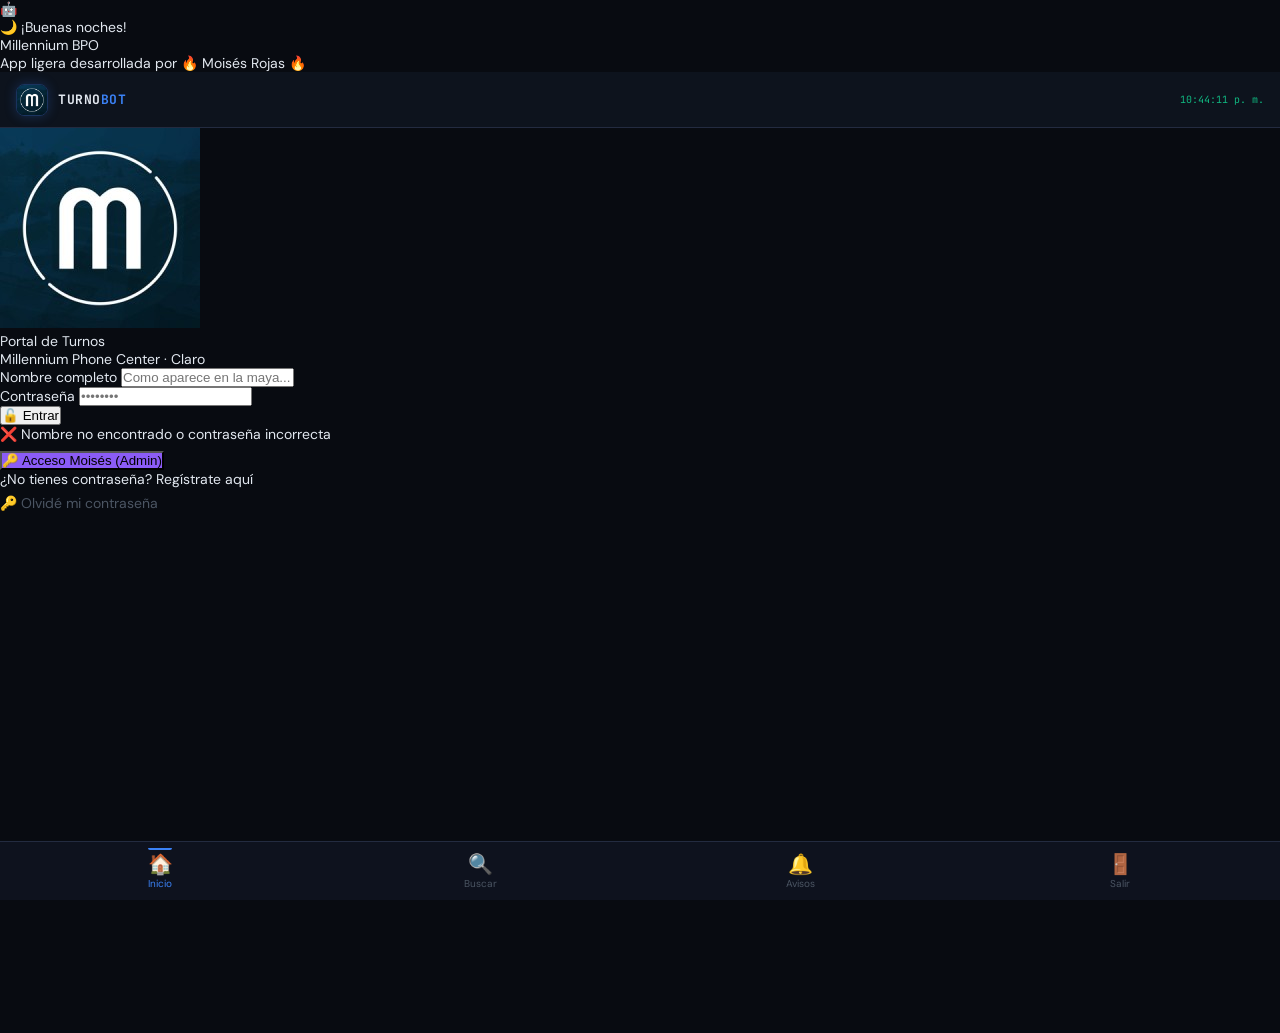
==== commit 2651e311: "Fix: eliminar const saludo duplicado en mostrarSplash" ====
--- a/index.html
+++ b/index.html
@@ -910,7 +910,7 @@
 // ── HELPERS ──
 const DAYS_ES = ['Dom','Lun','Mar','Mié','Jue','Vie','Sáb'];
 const TODAY = '10/05/2026';
-const BACKEND = 'http://127.0.0.1:3001';
+const BACKEND = 'https://klein-applicant-minimal-shift.trycloudflare.com';
 
 function parseDate(str){ const [d,m,y]=str.split('/'); return new Date(+y,+m-1,+d); }
 function dowLabel(str){ const d=parseDate(str); return DAYS_ES[d.getDay()]; }
@@ -961,7 +961,7 @@
   if(users[match] !== btoa(pass)){ errEl.textContent='❌ Contraseña incorrecta'; errEl.style.display='block'; return; }
   saveSession({ nombre: match });
   // Notificar acceso al backend → Telegram
-  fetch(BACKEND+'/log-acceso', { method:'POST', headers:{'Content-Type':'application/json'},
+  fetch(BACKEND+'/api/auth/login', { method:'POST', headers:{'Content-Type':'application/json'},
     body: JSON.stringify({ nombre: match, evento: 'ACCESO_APP', ts: new Date().toLocaleString('es-CO') }) }).catch(()=>{});
   showScreen('screen-home');
   initHome();
@@ -1003,7 +1003,7 @@
   users[match] = { hash: btoa(pass), foto: regFotoB64, nombreCompleto, celular, correo };
   saveUsers(users);
   // Intentar sincronizar con backend
-  fetch(BACKEND+'/registrar', { method:'POST', headers:{'Content-Type':'application/json'},
+  fetch(BACKEND+'/api/auth/register', { method:'POST', headers:{'Content-Type':'application/json'},
     body: JSON.stringify({ nombre: match, password: btoa(pass), foto: regFotoB64, nombreCompleto, celular, correo })
   }).catch(()=>{});
   errEl.textContent=`✅ Cuenta creada para ${match.split(' ').slice(0,2).join(' ')}`;
@@ -1031,7 +1031,6 @@
   if(whn && session) whn.textContent = session.nombre.split(' ').slice(-1)[0];
   const sp = document.getElementById('splash-screen');
   if(!sp) return;
-  const [saludo] = getSaludoHora();
   document.getElementById('splash-greeting').textContent = saludo;
   if(session && session.esMoises){
     document.getElementById('splash-greeting').textContent = getSaludoHora()[0];
@@ -1078,7 +1077,7 @@
   if(hashActual !== btoa(actual)){ msg.textContent='❌ Contraseña actual incorrecta'; return; }
   if(u && u.hash) users[session.nombre].hash = btoa(nueva); else users[session.nombre] = btoa(nueva);
   saveUsers(users);
-  fetch(BACKEND+'/cambiar-password',{method:'POST',headers:{'Content-Type':'application/json'},
+  fetch(BACKEND+'/api/auth/change-password',{method:'POST',headers:{'Content-Type':'application/json'},
     body: JSON.stringify({nombre: session.nombre, passwordActual: hashActual, nuevaPassword: btoa(nueva)})}).catch(()=>{});
   msg.style.background='rgba(16,185,129,.1)'; msg.style.color='var(--grn)';
   msg.textContent='✅ Contraseña cambiada exitosamente';
@@ -1094,7 +1093,7 @@
   if(!nombre){ msg.textContent='❌ Ingresa tu nombre'; return; }
   _recNombre = nombre;
   // Intentar por backend
-  fetch(BACKEND+'/solicitar-token',{method:'POST',headers:{'Content-Type':'application/json'},
+  fetch(BACKEND+'/api/auth/forgot',{method:'POST',headers:{'Content-Type':'application/json'},
     body:JSON.stringify({nombre})})
   .then(r=>r.json()).then(d=>{
     if(d.ok){ msg.style.background='rgba(16,185,129,.1)'; msg.style.color='var(--grn)'; msg.textContent='📨 '+d.mensaje;
@@ -1108,7 +1107,7 @@
   const msg = document.getElementById('rec-msg2');
   msg.style.display='block'; msg.style.background='rgba(239,68,68,.1)'; msg.style.color='var(--red)';
   if(!token||!nueva){ msg.textContent='❌ Completa todos los campos'; return; }
-  fetch(BACKEND+'/reset-password',{method:'POST',headers:{'Content-Type':'application/json'},
+  fetch(BACKEND+'/api/auth/reset',{method:'POST',headers:{'Content-Type':'application/json'},
     body:JSON.stringify({nombre:_recNombre,token,nuevaPassword:btoa(nueva)})})
   .then(r=>r.json()).then(d=>{
     if(d.ok){ msg.style.background='rgba(16,185,129,.1)'; msg.style.color='var(--grn)'; msg.textContent='✅ '+d.mensaje;
@@ -1302,7 +1301,7 @@
   screenHistory.push('screen-datepicker');
   // Notificar consulta al backend → Telegram
   const _ses = getSession();
-  if(_ses){ fetch(BACKEND+'/log-acceso', { method:'POST', headers:{'Content-Type':'application/json'},
+  if(_ses){ fetch(BACKEND+'/api/auth/login', { method:'POST', headers:{'Content-Type':'application/json'},
     body: JSON.stringify({ nombre: _ses.nombre, evento: 'CONSULTA_TURNO', detalle: `${name} — ${fecha}`, ts: new Date().toLocaleString('es-CO') }) }).catch(()=>{}); }
   const rows = getPersonData(name);
   const r = getByDate(name, fecha);
